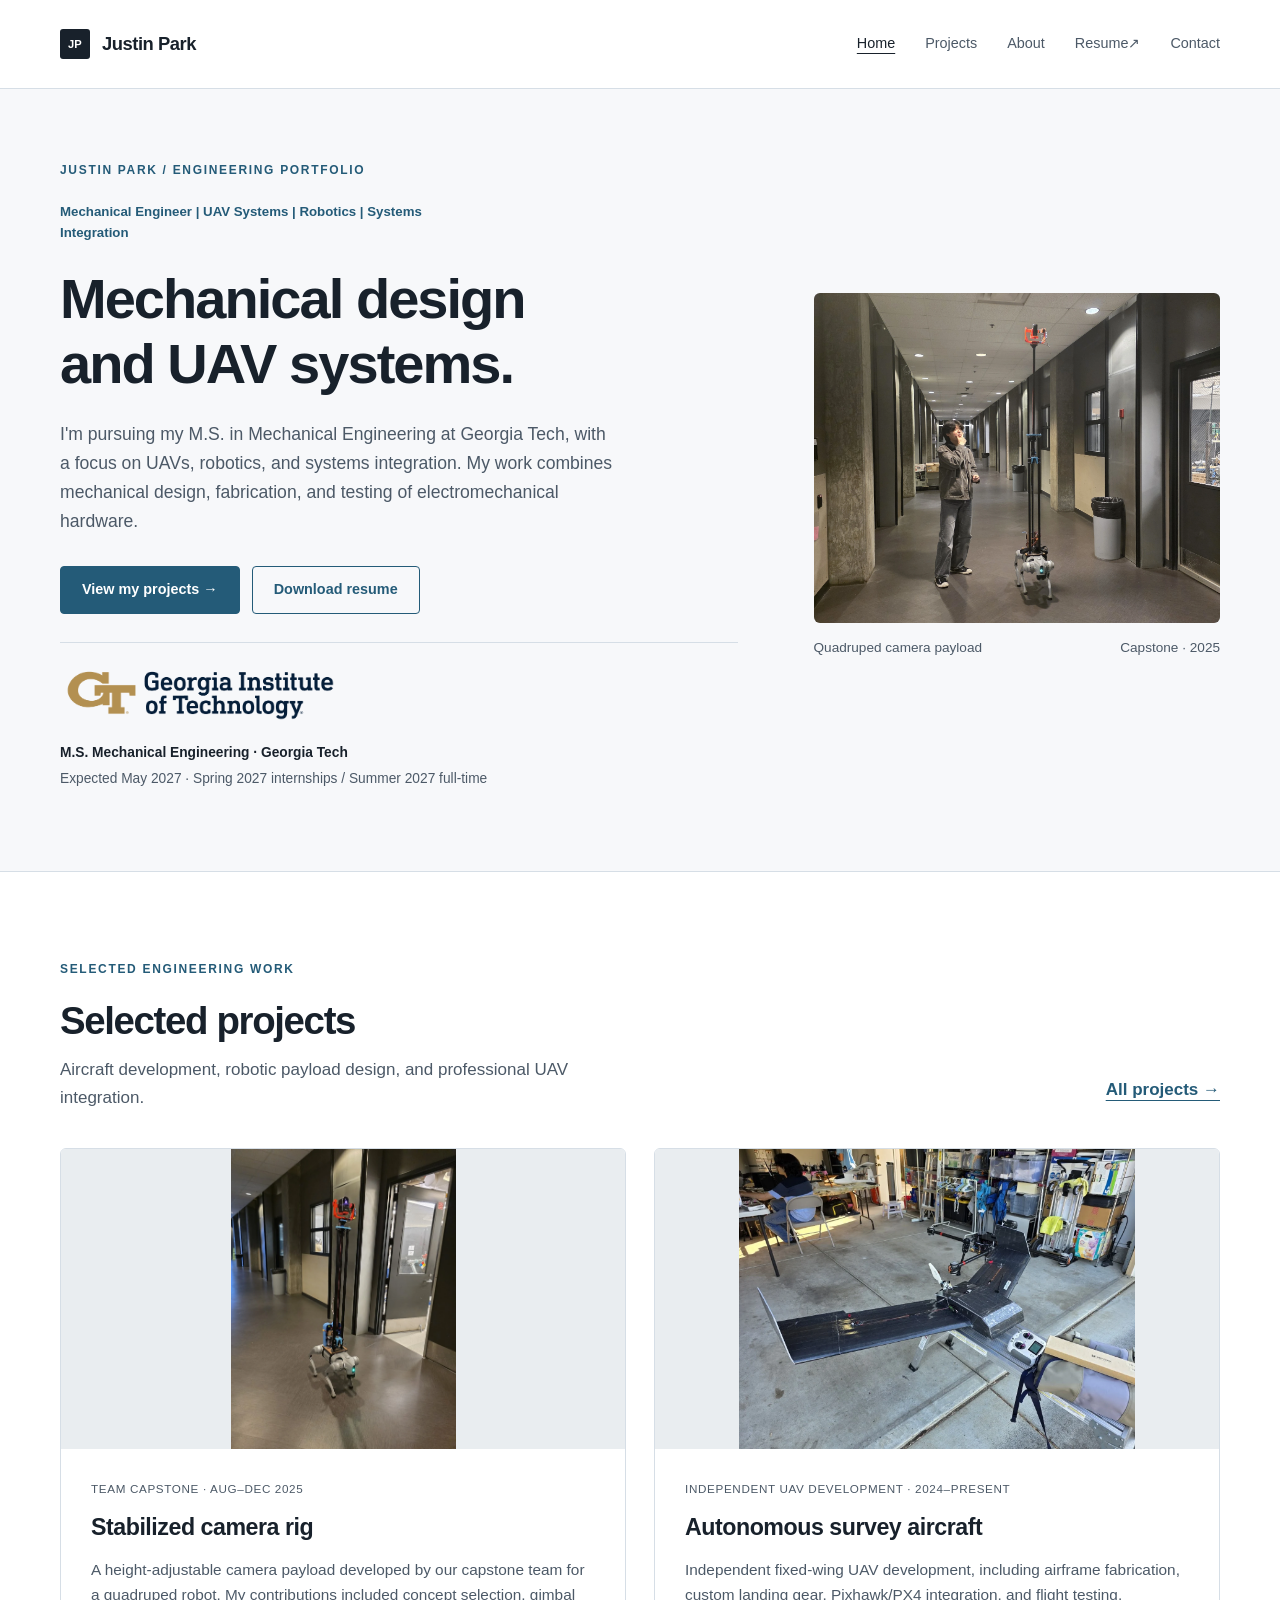
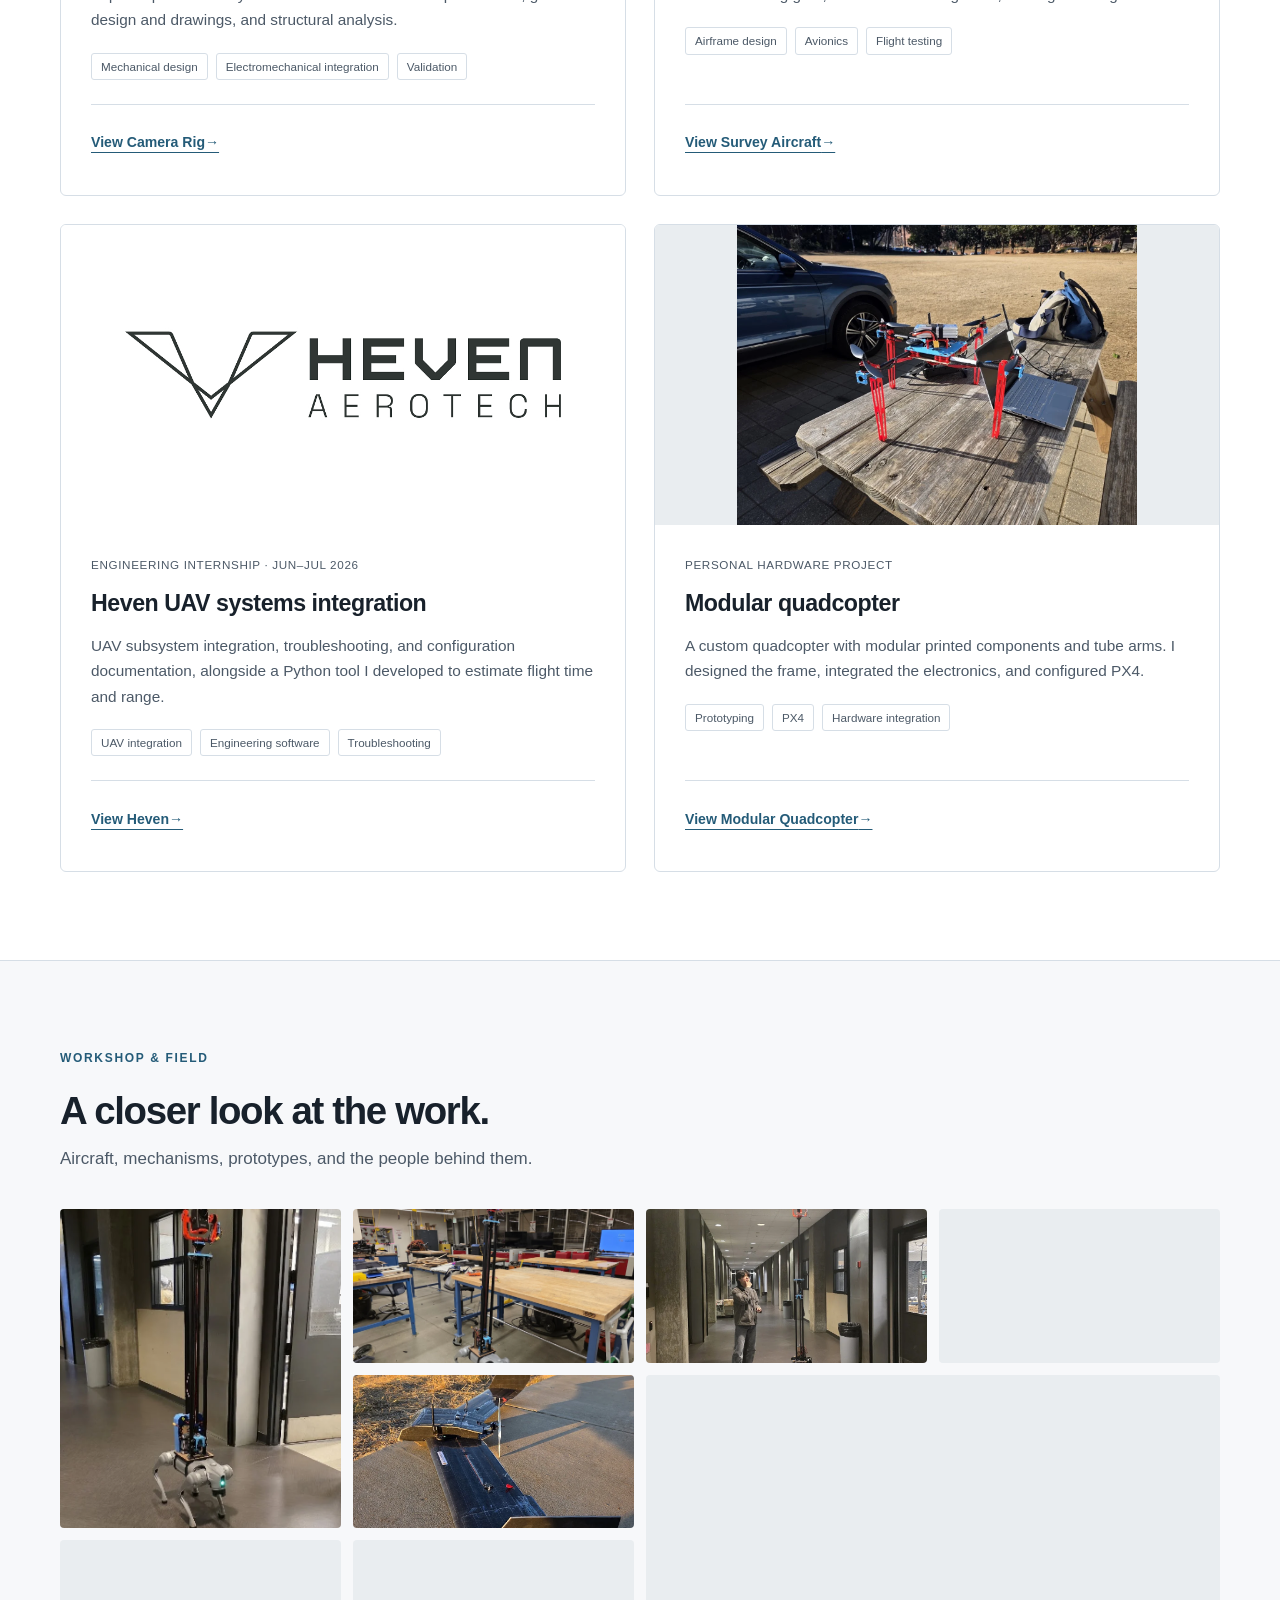
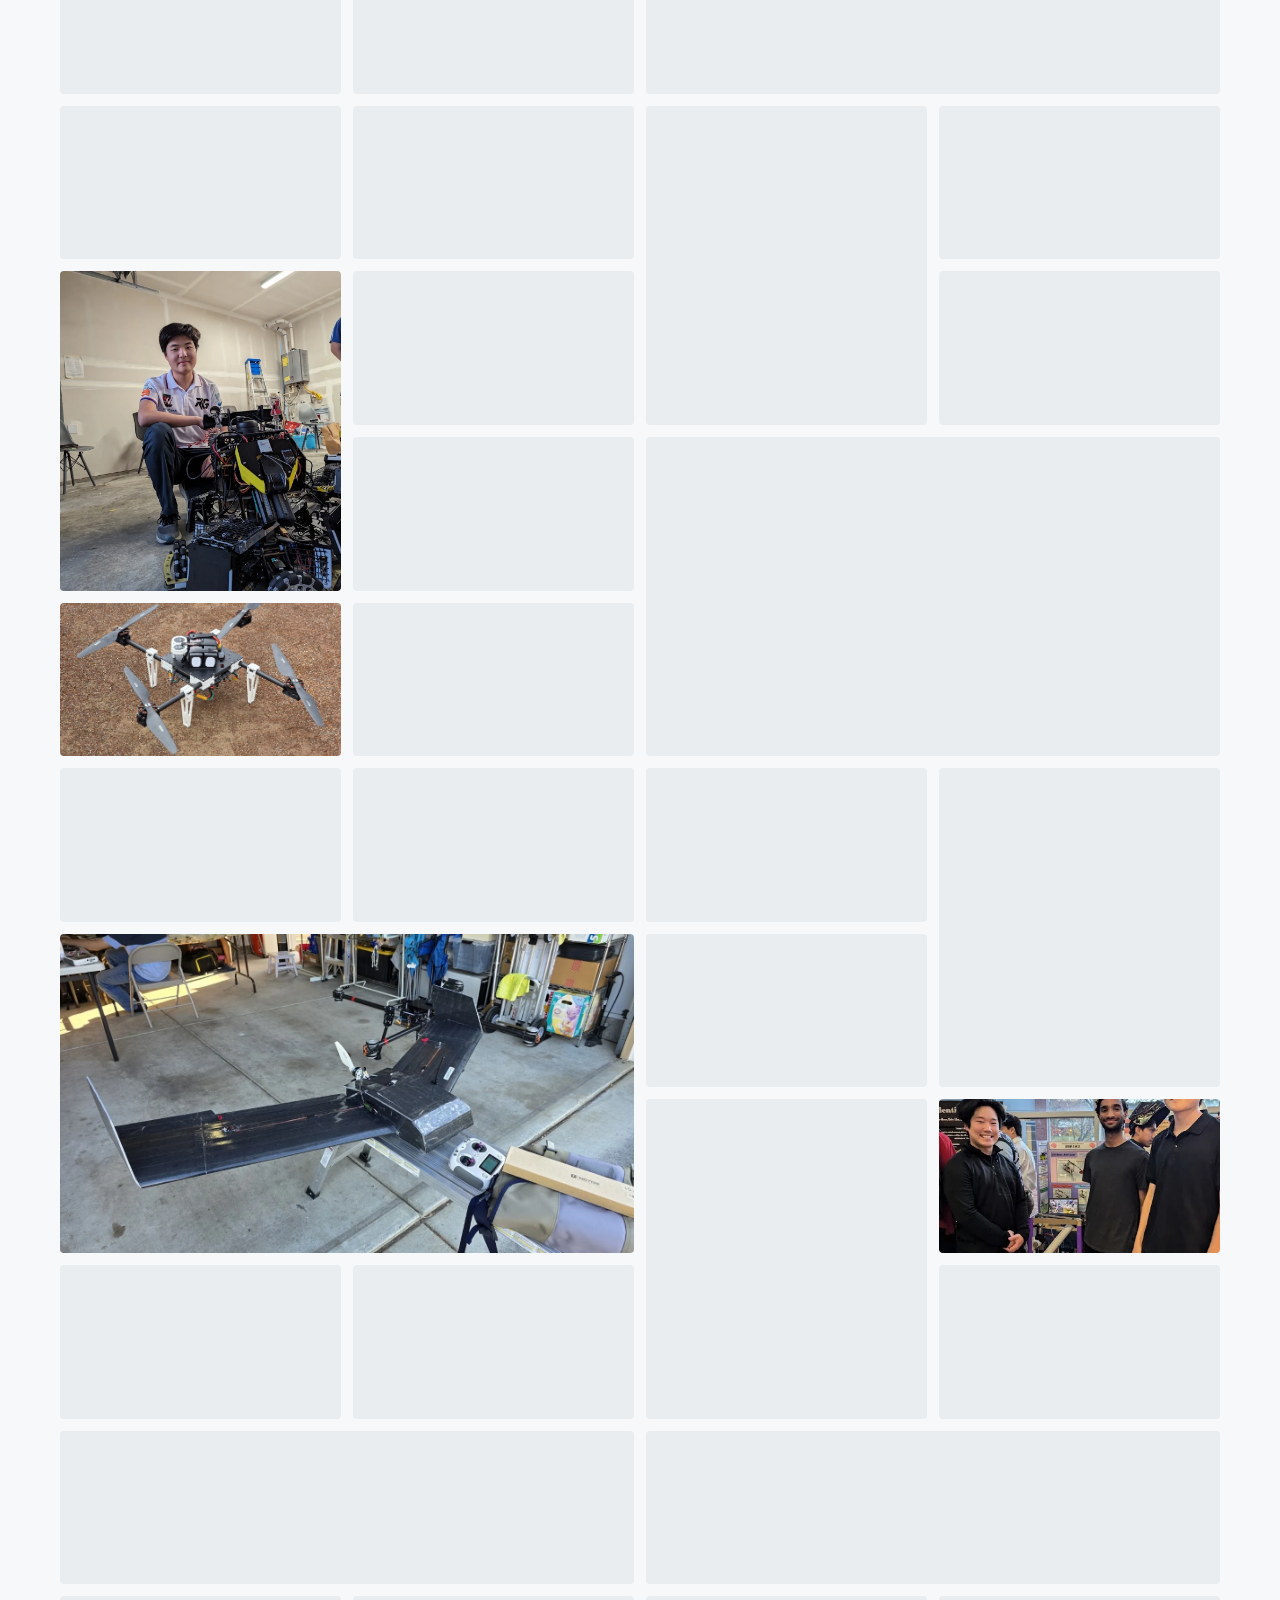
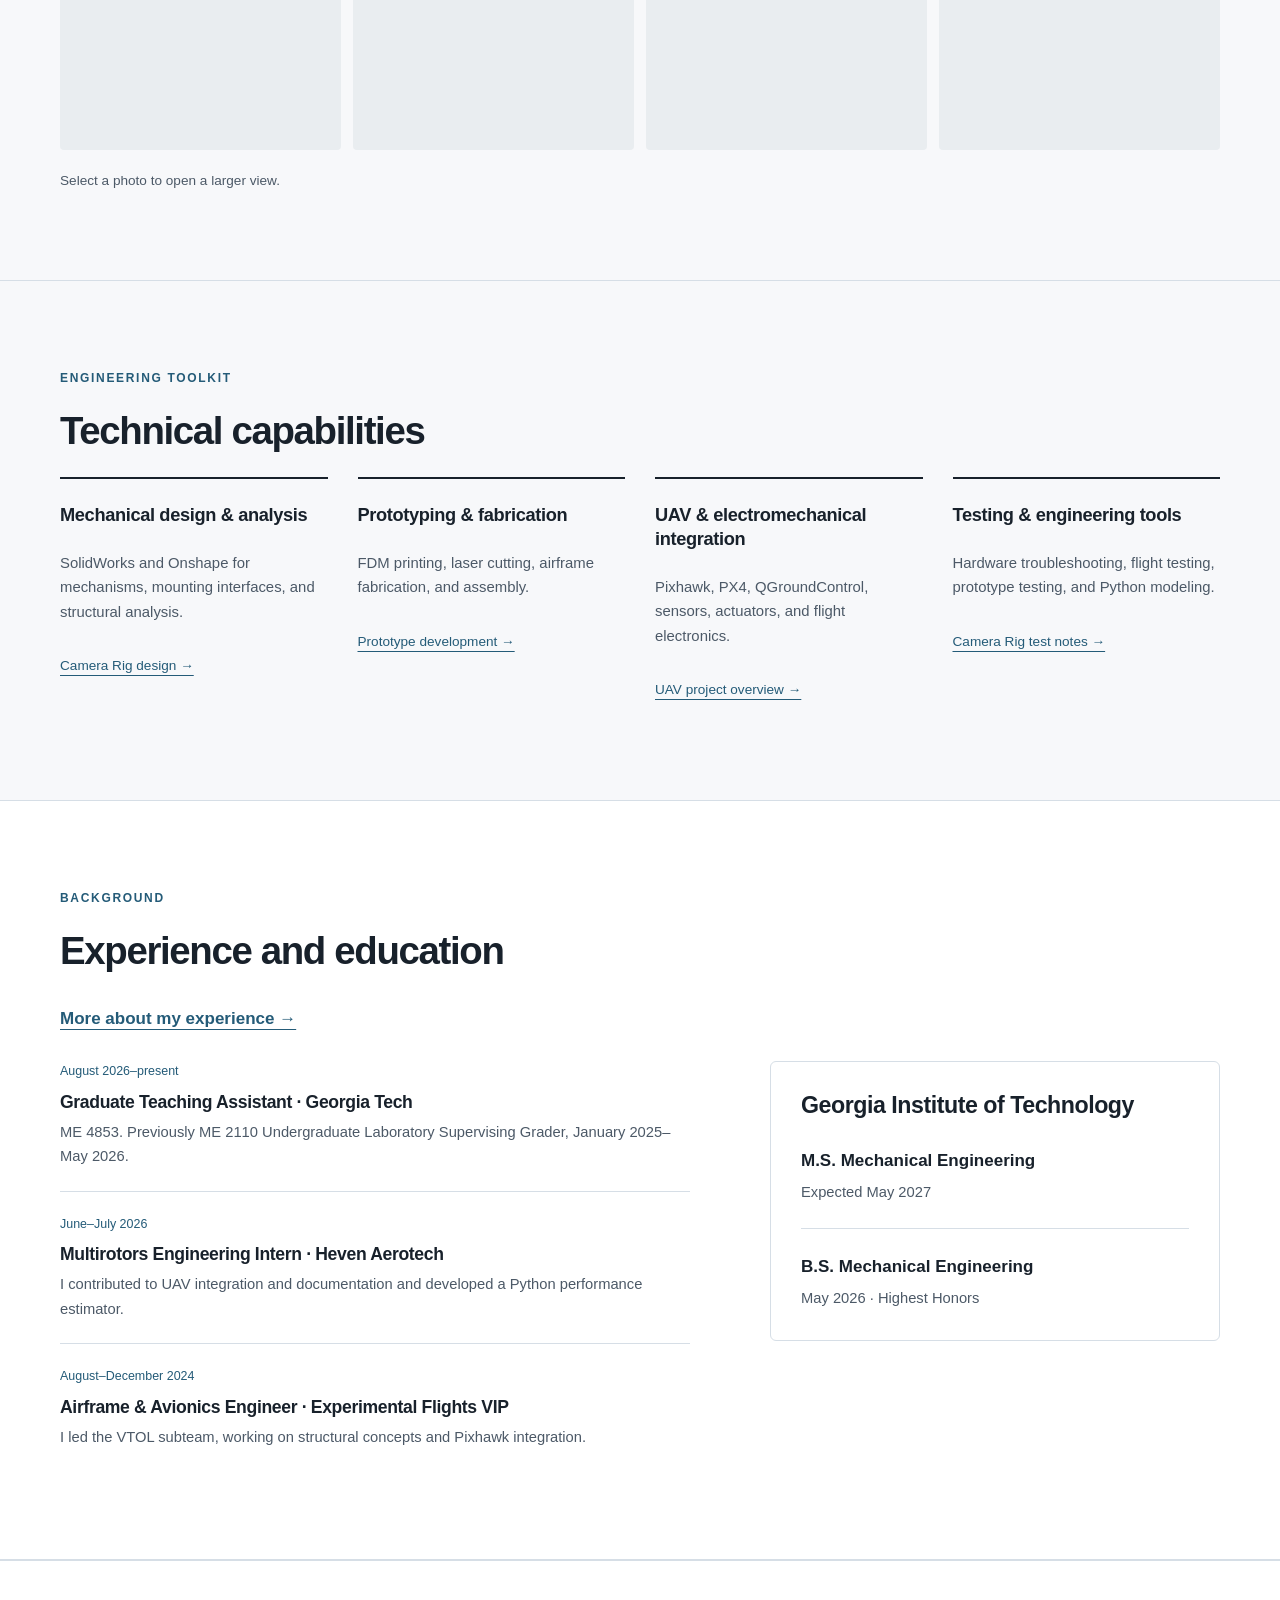
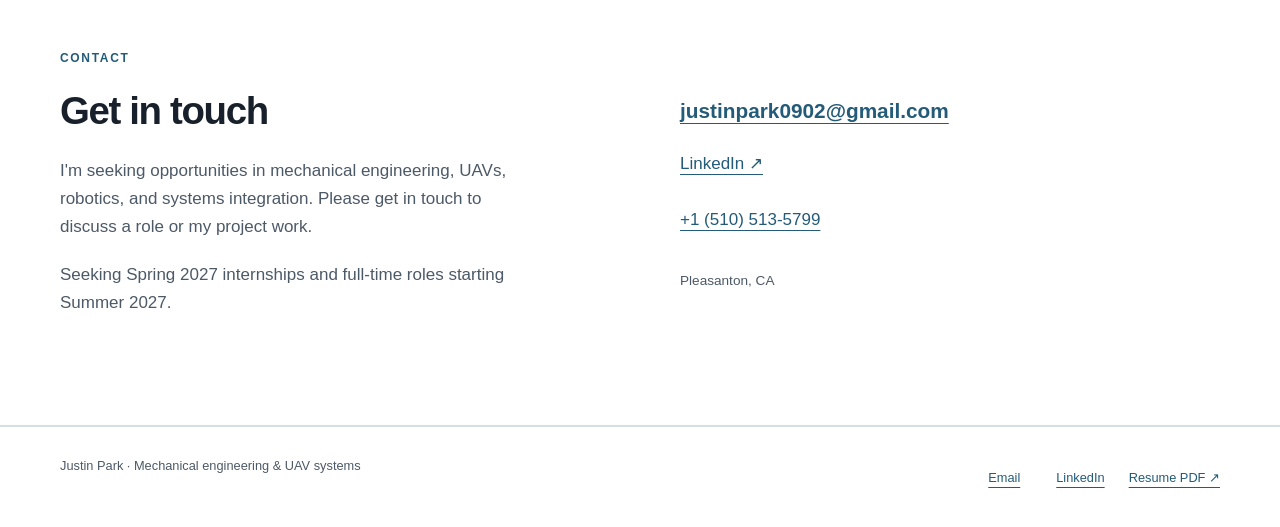
==== website/index.html @ cd0a082f "Configure portfolio production domain" ====
<!doctype html>
<html lang="en"><head><meta charset="utf-8"><meta name="viewport" content="width=device-width, initial-scale=1"><title>Justin Park — Mechanical Engineering & UAV Systems</title><meta name="description" content="Justin Park, a mechanical engineering graduate student at Georgia Tech. My projects include UAVs, robotics, and systems integration."><link rel="icon" href="assets/images/site-mark.svg" type="image/svg+xml"><meta name="theme-color" content="#245b78"><link rel="stylesheet" href="assets/css/styles.css?v=complete-1"><script src="assets/js/main.js?v=complete-1" defer></script><meta property="og:title" content="Justin Park — Mechanical Engineering &amp; UAV Systems"><meta property="og:description" content="Justin Park, a mechanical engineering graduate student at Georgia Tech. My projects include UAVs, robotics, and systems integration."><meta property="og:type" content="website"><meta property="og:site_name" content="Justin Park — Engineering Portfolio"><meta property="og:locale" content="en_US"><meta name="twitter:card" content="summary"><link rel="canonical" href="https://justinsejinpark.com/"><meta property="og:url" content="https://justinsejinpark.com/"><meta property="og:image" content="https://justinsejinpark.com/assets/images/camera-rig/camera-rig-hero.webp"><meta property="og:image:width" content="3000"><meta property="og:image:height" content="2434"><meta property="og:image:alt" content="Justin Park beside the camera rig mounted on a quadruped robot"><meta name="twitter:image" content="https://justinsejinpark.com/assets/images/camera-rig/camera-rig-hero.webp"><meta name="twitter:image:alt" content="Justin Park beside the camera rig mounted on a quadruped robot"></head><body><a class="skip-link" href="#main">Skip to content</a>
<header class="site-header"><div class="container header-inner">
<a class="brand" href="./" aria-label="Justin Park, home"><span class="brand-mark" aria-hidden="true">JP</span>Justin Park</a>
<button class="nav-toggle" type="button" aria-expanded="false" aria-controls="site-navigation">Menu</button>
<nav class="nav-links" id="site-navigation" aria-label="Main navigation"><a href="./" aria-current="page">Home</a><a href="projects/">Projects</a><a href="about/">About</a>
<a href="assets/documents/justin-park-resume.pdf" target="_blank" rel="noopener" aria-label="Resume PDF, opens in a new tab">Resume <span aria-hidden="true">↗</span></a><a href="./#contact">Contact</a></nav></div></header><main id="main" tabindex="-1"><div class="container hero"><div><span class="eyebrow">Justin Park / Engineering portfolio</span><p class="headline">Mechanical Engineer | UAV Systems | Robotics | Systems Integration</p><h1>Mechanical design and UAV systems.</h1><p class="intro">I'm pursuing my M.S. in Mechanical Engineering at Georgia Tech, with a focus on UAVs, robotics, and systems integration. My work combines mechanical design, fabrication, and testing of electromechanical hardware.</p><div class="actions"><a class="button" href="projects/">View my projects <span aria-hidden="true">&nbsp;→</span></a><a class="button secondary" href="assets/documents/justin-park-resume.pdf" download>Download resume</a></div><div class="availability"><img class="university-wordmark" src="assets/images/education/georgia-tech-wordmark.png" alt="Georgia Institute of Technology" width="1500" height="338"><strong>M.S. Mechanical Engineering · Georgia Tech</strong>Expected May 2027 · Spring 2027 internships / Summer 2027 full-time</div></div><figure class="hero-image"><img src="assets/images/camera-rig/camera-rig-hero.webp" alt="Justin Park beside the completed camera rig mounted on a quadruped robot in a hallway" width="3000" height="2434" fetchpriority="high"><figcaption><span>Quadruped camera payload</span><span>Capstone · 2025</span></figcaption></figure></div>
<section class="section section-white" aria-labelledby="work-title"><div class="container"><div class="section-heading"><div><span class="eyebrow">Selected engineering work</span><h2 id="work-title">Selected projects</h2><p class="muted">Aircraft development, robotic payload design, and professional UAV integration.</p></div><a class="text-link" href="projects/">All projects →</a></div><div class="project-grid"><article class="project-card" id="camera-rig"><div class="card-media"><img src="assets/images/camera-rig/completed-rig.webp" alt="Completed height-adjustable camera rig mounted on a Unitree quadruped robot in a hallway" loading="lazy" width="978" height="1304"></div><div class="card-content"><div class="card-context">Team capstone · Aug–Dec 2025</div><h3>Stabilized camera rig</h3><p>A height-adjustable camera payload developed by our capstone team for a quadruped robot. My contributions included concept selection, gimbal design and drawings, and structural analysis.</p><ul class="tags" aria-label="Engineering areas"><li>Mechanical design</li><li>Electromechanical integration</li><li>Validation</li></ul><div class="card-action"><a href="projects/stabilized-camera-rig/">View Camera Rig <span aria-hidden="true">→</span></a></div></div></article><article class="project-card" id="survey-aircraft"><div class="card-media"><img src="assets/images/survey-aircraft/flying-wing.webp" alt="Custom flying-wing survey aircraft on a workshop stand" loading="lazy" width="1280" height="968"></div><div class="card-content"><div class="card-context">Independent UAV development · 2024–present</div><h3>Autonomous survey aircraft</h3><p>Independent fixed-wing UAV development, including airframe fabrication, custom landing gear, Pixhawk/PX4 integration, and flight testing.</p><ul class="tags" aria-label="Engineering areas"><li>Airframe design</li><li>Avionics</li><li>Flight testing</li></ul><div class="card-action"><a href="projects/survey-aircraft/">View Survey Aircraft <span aria-hidden="true">→</span></a></div></div></article><article class="project-card" id="heven"><div class="card-media heven-logo"><img src="assets/images/heven/heven-aerotech-logo.png" alt="Heven Aerotech company logo" width="784" height="410" loading="lazy"></div><div class="card-content"><div class="card-context">Engineering internship · Jun–Jul 2026</div><h3>Heven UAV systems integration</h3><p>UAV subsystem integration, troubleshooting, and configuration documentation, alongside a Python tool I developed to estimate flight time and range.</p><ul class="tags" aria-label="Engineering areas"><li>UAV integration</li><li>Engineering software</li><li>Troubleshooting</li></ul><div class="card-action"><a href="projects/heven/">View Heven <span aria-hidden="true">→</span></a></div></div></article><article class="project-card" id="modular-quadcopter"><div class="card-media"><img src="assets/images/modular-quadcopter/completed-quad.webp" alt="Assembled quadcopter with printed components and tube arms on a table outdoors" loading="lazy" width="1280" height="960"></div><div class="card-content"><div class="card-context">Personal hardware project</div><h3>Modular quadcopter</h3><p>A custom quadcopter with modular printed components and tube arms. I designed the frame, integrated the electronics, and configured PX4.</p><ul class="tags" aria-label="Engineering areas"><li>Prototyping</li><li>PX4</li><li>Hardware integration</li></ul><div class="card-action"><a href="projects/modular-quadcopter/">View Modular Quadcopter <span aria-hidden="true">→</span></a></div></div></article></div></div></section>
<section class="section home-collage-section" id="workshop-gallery" aria-labelledby="collage-title"><div class="container"><div class="section-heading"><div><span class="eyebrow">Workshop &amp; field</span><h2 id="collage-title">A closer look at the work.</h2><p class="muted">Aircraft, mechanisms, prototypes, and the people behind them.</p></div></div><div class="photo-collage"><figure class="collage-photo"><a href="assets/images/home-collage/reference-01.webp" target="_blank" rel="noopener" aria-label="View photo 1: Height-adjustable camera payload on a quadruped robot in a hallway (opens in a new tab)"><img src="assets/images/home-collage/reference-01.webp" alt="Height-adjustable camera payload on a quadruped robot in a hallway" width="607" height="809" loading="lazy" decoding="async"></a></figure><figure class="collage-photo"><a href="assets/images/home-collage/reference-02.webp" target="_blank" rel="noopener" aria-label="View photo 2: Camera rig and quadruped robot beside a workshop table (opens in a new tab)"><img src="assets/images/home-collage/reference-02.webp" alt="Camera rig and quadruped robot beside a workshop table" width="1280" height="960" loading="lazy" decoding="async"></a></figure><figure class="collage-photo"><a href="assets/images/home-collage/reference-03.webp" target="_blank" rel="noopener" aria-label="View photo 3: Quadruped camera rig viewed down an indoor hallway (opens in a new tab)"><img src="assets/images/home-collage/reference-03.webp" alt="Quadruped camera rig viewed down an indoor hallway" width="978" height="1304" loading="lazy" decoding="async"></a></figure><figure class="collage-photo"><a href="assets/images/home-collage/reference-04.webp" target="_blank" rel="noopener" aria-label="View photo 4: Camera and red gimbal assembly on a workbench (opens in a new tab)"><img src="assets/images/home-collage/reference-04.webp" alt="Camera and red gimbal assembly on a workbench" width="1280" height="960" loading="lazy" decoding="async"></a></figure><figure class="collage-photo"><a href="assets/images/home-collage/reference-05.webp" target="_blank" rel="noopener" aria-label="View photo 5: Flying-wing aircraft outdoors near a paved path (opens in a new tab)"><img src="assets/images/home-collage/reference-05.webp" alt="Flying-wing aircraft outdoors near a paved path" width="953" height="1270" loading="lazy" decoding="async"></a></figure><figure class="collage-photo"><a href="assets/images/home-collage/reference-06.webp" target="_blank" rel="noopener" aria-label="View photo 6: Dark foamboard survey aircraft on a paved surface (opens in a new tab)"><img src="assets/images/home-collage/reference-06.webp" alt="Dark foamboard survey aircraft on a paved surface" width="1278" height="798" loading="lazy" decoding="async"></a></figure><figure class="collage-photo"><a href="assets/images/home-collage/reference-07.webp" target="_blank" rel="noopener" aria-label="View photo 7: Foamboard aircraft and landing gear viewed from the side (opens in a new tab)"><img src="assets/images/home-collage/reference-07.webp" alt="Foamboard aircraft and landing gear viewed from the side" width="1280" height="960" loading="lazy" decoding="async"></a></figure><figure class="collage-photo"><a href="assets/images/home-collage/reference-08.webp" target="_blank" rel="noopener" aria-label="View photo 8: Survey aircraft and landing gear outdoors at sunset (opens in a new tab)"><img src="assets/images/home-collage/reference-08.webp" alt="Survey aircraft and landing gear outdoors at sunset" width="1280" height="960" loading="lazy" decoding="async"></a></figure><figure class="collage-photo"><a href="assets/images/home-collage/reference-09.webp" target="_blank" rel="noopener" aria-label="View photo 9: Conventional-tail survey aircraft resting on gravel (opens in a new tab)"><img src="assets/images/home-collage/reference-09.webp" alt="Conventional-tail survey aircraft resting on gravel" width="1280" height="960" loading="lazy" decoding="async"></a></figure><figure class="collage-photo"><a href="assets/images/home-collage/reference-10.webp" target="_blank" rel="noopener" aria-label="View photo 10: Light-colored survey aircraft beside a vehicle (opens in a new tab)"><img src="assets/images/home-collage/reference-10.webp" alt="Light-colored survey aircraft beside a vehicle" width="1280" height="960" loading="lazy" decoding="async"></a></figure><figure class="collage-photo"><a href="assets/images/home-collage/reference-11.webp" target="_blank" rel="noopener" aria-label="View photo 11: Robotics team with competition hardware outside a building (opens in a new tab)"><img src="assets/images/home-collage/reference-11.webp" alt="Robotics team with competition hardware outside a building" width="1280" height="1300" loading="lazy" decoding="async"></a></figure><figure class="collage-photo"><a href="assets/images/home-collage/reference-12.webp" target="_blank" rel="noopener" aria-label="View photo 12: Team members working around a competition robot (opens in a new tab)"><img src="assets/images/home-collage/reference-12.webp" alt="Team members working around a competition robot" width="1280" height="964" loading="lazy" decoding="async"></a></figure><figure class="collage-photo"><a href="assets/images/home-collage/reference-13.webp" target="_blank" rel="noopener" aria-label="View photo 13: Justin with a competition robot in a workshop (opens in a new tab)"><img src="assets/images/home-collage/reference-13.webp" alt="Justin with a competition robot in a workshop" width="956" height="1270" loading="lazy" decoding="async"></a></figure><figure class="collage-photo"><a href="assets/images/home-collage/reference-14.webp" target="_blank" rel="noopener" aria-label="View photo 14: Lathe in a workshop (opens in a new tab)"><img src="assets/images/home-collage/reference-14.webp" alt="Lathe in a workshop" width="1278" height="757" loading="lazy" decoding="async"></a></figure><figure class="collage-photo"><a href="assets/images/home-collage/reference-15.webp" target="_blank" rel="noopener" aria-label="View photo 15: Large multirotor aircraft on grass (opens in a new tab)"><img src="assets/images/home-collage/reference-15.webp" alt="Large multirotor aircraft on grass" width="1280" height="960" loading="lazy" decoding="async"></a></figure><figure class="collage-photo"><a href="assets/images/home-collage/reference-16.webp" target="_blank" rel="noopener" aria-label="View photo 16: AmadorUAVs exhibit and team member at an event (opens in a new tab)"><img src="assets/images/home-collage/reference-16.webp" alt="AmadorUAVs exhibit and team member at an event" width="1280" height="960" loading="lazy" decoding="async"></a></figure><figure class="collage-photo"><a href="assets/images/home-collage/reference-17.webp" target="_blank" rel="noopener" aria-label="View photo 17: Small multirotor aircraft close to the ground (opens in a new tab)"><img src="assets/images/home-collage/reference-17.webp" alt="Small multirotor aircraft close to the ground" width="1280" height="960" loading="lazy" decoding="async"></a></figure><figure class="collage-photo"><a href="assets/images/home-collage/reference-18.webp" target="_blank" rel="noopener" aria-label="View photo 18: Small quadcopter viewed from above (opens in a new tab)"><img src="assets/images/home-collage/reference-18.webp" alt="Small quadcopter viewed from above" width="1280" height="960" loading="lazy" decoding="async"></a></figure><figure class="collage-photo"><a href="assets/images/home-collage/reference-19.webp" target="_blank" rel="noopener" aria-label="View photo 19: Small multirotor aircraft on a workshop bench (opens in a new tab)"><img src="assets/images/home-collage/reference-19.webp" alt="Small multirotor aircraft on a workshop bench" width="1280" height="960" loading="lazy" decoding="async"></a></figure><figure class="collage-photo"><a href="assets/images/home-collage/reference-20.webp" target="_blank" rel="noopener" aria-label="View photo 20: Modular quadcopter assembled on an outdoor table (opens in a new tab)"><img src="assets/images/home-collage/reference-20.webp" alt="Modular quadcopter assembled on an outdoor table" width="1280" height="960" loading="lazy" decoding="async"></a></figure><figure class="collage-photo"><a href="assets/images/home-collage/reference-21.webp" target="_blank" rel="noopener" aria-label="View photo 21: Printed multirotor frame components during assembly (opens in a new tab)"><img src="assets/images/home-collage/reference-21.webp" alt="Printed multirotor frame components during assembly" width="1280" height="960" loading="lazy" decoding="async"></a></figure><figure class="collage-photo"><a href="assets/images/home-collage/reference-22.webp" target="_blank" rel="noopener" aria-label="View photo 22: Frame-analysis screenshot from the reference portfolio (opens in a new tab)"><img src="assets/images/home-collage/reference-22.webp" alt="Frame-analysis screenshot from the reference portfolio" width="1062" height="759" loading="lazy" decoding="async"></a></figure><figure class="collage-photo"><a href="assets/images/home-collage/reference-23.webp" target="_blank" rel="noopener" aria-label="View photo 23: Reinforced flying-wing aircraft in a workshop (opens in a new tab)"><img src="assets/images/home-collage/reference-23.webp" alt="Reinforced flying-wing aircraft in a workshop" width="1280" height="968" loading="lazy" decoding="async"></a></figure><figure class="collage-photo"><a href="assets/images/home-collage/reference-24.webp" target="_blank" rel="noopener" aria-label="View photo 24: Robotics demonstration setup with monitor and mechanism (opens in a new tab)"><img src="assets/images/home-collage/reference-24.webp" alt="Robotics demonstration setup with monitor and mechanism" width="953" height="1270" loading="lazy" decoding="async"></a></figure><figure class="collage-photo"><a href="assets/images/home-collage/reference-25.webp" target="_blank" rel="noopener" aria-label="View photo 25: Robot mechanism, wiring, and electronics during assembly (opens in a new tab)"><img src="assets/images/home-collage/reference-25.webp" alt="Robot mechanism, wiring, and electronics during assembly" width="978" height="1304" loading="lazy" decoding="async"></a></figure><figure class="collage-photo"><a href="assets/images/home-collage/reference-26.webp" target="_blank" rel="noopener" aria-label="View photo 26: Competition robot with lift and retrieval mechanisms (opens in a new tab)"><img src="assets/images/home-collage/reference-26.webp" alt="Competition robot with lift and retrieval mechanisms" width="953" height="1021" loading="lazy" decoding="async"></a></figure><figure class="collage-photo"><a href="assets/images/home-collage/reference-27.webp" target="_blank" rel="noopener" aria-label="View photo 27: Three team members beside their robot (opens in a new tab)"><img src="assets/images/home-collage/reference-27.webp" alt="Three team members beside their robot" width="452" height="354" loading="lazy" decoding="async"></a></figure><figure class="collage-photo"><a href="assets/images/home-collage/reference-28.webp" target="_blank" rel="noopener" aria-label="View photo 28: Electronics, radio controller, and laptop on a workbench (opens in a new tab)"><img src="assets/images/home-collage/reference-28.webp" alt="Electronics, radio controller, and laptop on a workbench" width="1280" height="960" loading="lazy" decoding="async"></a></figure><figure class="collage-photo"><a href="assets/images/home-collage/reference-29.webp" target="_blank" rel="noopener" aria-label="View photo 29: Red FPV quadcopter on a table (opens in a new tab)"><img src="assets/images/home-collage/reference-29.webp" alt="Red FPV quadcopter on a table" width="1280" height="960" loading="lazy" decoding="async"></a></figure><figure class="collage-photo"><a href="assets/images/home-collage/reference-30.webp" target="_blank" rel="noopener" aria-label="View photo 30: Multirotor aircraft and field equipment on grass (opens in a new tab)"><img src="assets/images/home-collage/reference-30.webp" alt="Multirotor aircraft and field equipment on grass" width="1280" height="960" loading="lazy" decoding="async"></a></figure><figure class="collage-photo"><a href="assets/images/home-collage/reference-31.webp" target="_blank" rel="noopener" aria-label="View photo 31: Close view of a multirotor frame and onboard electronics outdoors (opens in a new tab)"><img src="assets/images/home-collage/reference-31.webp" alt="Close view of a multirotor frame and onboard electronics outdoors" width="1280" height="960" loading="lazy" decoding="async"></a></figure><figure class="collage-photo"><a href="assets/images/home-collage/reference-32.webp" target="_blank" rel="noopener" aria-label="View photo 32: UAV team posing with aircraft at a field (opens in a new tab)"><img src="assets/images/home-collage/reference-32.webp" alt="UAV team posing with aircraft at a field" width="1200" height="431" loading="lazy" decoding="async"></a></figure><figure class="collage-photo"><a href="assets/images/home-collage/avionics-closeup.webp" aria-label="Enlarge image: Close view of multirotor flight electronics, receiver, and wiring"><img src="assets/images/home-collage/avionics-closeup.webp" alt="Close view of multirotor flight electronics, receiver, and wiring" width="958" height="719" loading="lazy" decoding="async"></a></figure><figure class="collage-photo"><a href="assets/images/home-collage/aircraft-field-setup.webp" aria-label="Enlarge image: Fixed-wing aircraft and flight equipment beside a vehicle outdoors"><img src="assets/images/home-collage/aircraft-field-setup.webp" alt="Fixed-wing aircraft and flight equipment beside a vehicle outdoors" width="958" height="719" loading="lazy" decoding="async"></a></figure><figure class="collage-photo"><a href="assets/images/home-collage/multirotor-assembly.webp" aria-label="Enlarge image: Large multirotor with exposed electronics and batteries during assembly"><img src="assets/images/home-collage/multirotor-assembly.webp" alt="Large multirotor with exposed electronics and batteries during assembly" width="958" height="719" loading="lazy" decoding="async"></a></figure><figure class="collage-photo"><a href="assets/images/home-collage/printed-quadcopter.webp" aria-label="Enlarge image: Red printed quadcopter frame with blue propellers on a workbench"><img src="assets/images/home-collage/printed-quadcopter.webp" alt="Red printed quadcopter frame with blue propellers on a workbench" width="958" height="719" loading="lazy" decoding="async"></a></figure></div><p class="collage-note">Select a photo to open a larger view.</p></div></section>
<section class="section" aria-labelledby="capabilities-title"><div class="container"><span class="eyebrow">Engineering toolkit</span><h2 id="capabilities-title">Technical capabilities</h2><div class="capability-grid"><article><h3>Mechanical design &amp; analysis</h3><p>SolidWorks and Onshape for mechanisms, mounting interfaces, and structural analysis.</p><a href="projects/stabilized-camera-rig/#design">Camera Rig design →</a></article><article><h3>Prototyping &amp; fabrication</h3><p>FDM printing, laser cutting, airframe fabrication, and assembly.</p><a href="projects/stabilized-camera-rig/#manufacturing">Prototype development →</a></article><article><h3>UAV &amp; electromechanical integration</h3><p>Pixhawk, PX4, QGroundControl, sensors, actuators, and flight electronics.</p><a href="projects/survey-aircraft/#integration">UAV project overview →</a></article><article><h3>Testing &amp; engineering tools</h3><p>Hardware troubleshooting, flight testing, prototype testing, and Python modeling.</p><a href="projects/stabilized-camera-rig/#testing">Camera Rig test notes →</a></article></div></div></section>
<section class="section section-white" aria-labelledby="experience-title"><div class="container"><span class="eyebrow">Background</span><h2 id="experience-title">Experience and education</h2><p><a class="text-link" href="about/">More about my experience →</a></p><div class="experience-grid"><ul class="timeline"><li><time>August 2026–present</time><h3>Graduate Teaching Assistant · Georgia Tech</h3><p>ME 4853. Previously ME 2110 Undergraduate Laboratory Supervising Grader, January 2025–May 2026.</p></li><li><time>June–July 2026</time><h3>Multirotors Engineering Intern · Heven Aerotech</h3><p>I contributed to UAV integration and documentation and developed a Python performance estimator.</p></li><li><time>August–December 2024</time><h3>Airframe &amp; Avionics Engineer · Experimental Flights VIP</h3><p>I led the VTOL subteam, working on structural concepts and Pixhawk integration.</p></li></ul><div class="education"><h3>Georgia Institute of Technology</h3><div class="degree"><strong>M.S. Mechanical Engineering</strong><p>Expected May 2027</p></div><div class="degree"><strong>B.S. Mechanical Engineering</strong><p>May 2026 · Highest Honors</p></div></div></div></div></section><section class="section section-white" id="contact" aria-labelledby="contact-title"><div class="container contact"><div><span class="eyebrow">Contact</span><h2 id="contact-title">Get in touch</h2><p>I'm seeking opportunities in mechanical engineering, UAVs, robotics, and systems integration. Please get in touch to discuss a role or my project work.</p><p>Seeking Spring 2027 internships and full-time roles starting Summer 2027.</p></div><div class="contact-links"><a class="email" href="mailto:justinpark0902@gmail.com">justinpark0902@gmail.com</a><a href="https://www.linkedin.com/in/justinpark-eng/">LinkedIn ↗</a><a href="tel:+15105135799">+1 (510) 513-5799</a><p class="location">Pleasanton, CA</p></div></div></section></main><footer class="site-footer"><div class="container footer-inner"><span>Justin Park · Mechanical engineering &amp; UAV systems</span><div class="footer-links"><a href="mailto:justinpark0902@gmail.com">Email</a><a href="https://www.linkedin.com/in/justinpark-eng/">LinkedIn</a><a href="assets/documents/justin-park-resume.pdf" target="_blank" rel="noopener">Resume PDF ↗</a></div></div></footer></body></html>
---- website/assets/css/styles.css ----
/* Shared visual system. Content remains visible without JavaScript. */
:root{--ink:#18212b;--muted:#4c5967;--accent:#245b78;--paper:#f7f8fa;--line:#d6dee6;--white:#fff;--width:1160px;--radius:6px}

*{box-sizing:border-box}
html{scroll-behavior:smooth;scroll-padding-top:28px}
body{margin:0;background:var(--paper);color:var(--ink);font-family:"Segoe UI",Arial,sans-serif;font-size:17px;line-height:1.65}
img{display:block;max-width:100%;height:auto}
a{color:var(--accent);text-underline-offset:5px;text-decoration-thickness:1px}
a:hover{text-decoration-thickness:2px}
a:focus-visible,button:focus-visible,[tabindex]:focus-visible{outline:3px solid var(--accent);outline-offset:5px}
h1,h2,h3{line-height:1.15;letter-spacing:-.035em;margin:0 0 24px;font-weight:600}
h1{font-size:clamp(2.3rem,4.8vw,3.5rem)}
h2{font-size:clamp(1.8rem,3vw,2.5rem)}
h3{font-size:1.45rem;letter-spacing:-.02em}
p{margin:0 0 20px}
ul{padding-left:22px}
figure{margin:0}
figcaption{font-size:.85rem;line-height:1.55;color:var(--muted);padding:14px 0 0}
button{font:inherit}
.container{width:min(var(--width),calc(100% - 48px));margin-inline:auto}
.section{padding-block:88px}
.section-white{background:var(--white);border-block:1px solid var(--line)}
.eyebrow{display:block;font-size:.75rem;font-weight:600;letter-spacing:.14em;text-transform:uppercase;color:var(--accent);margin-bottom:20px}
.muted{color:var(--muted)}
.lead{font-size:1.2rem;color:var(--muted);max-width:65ch}
.section-heading{display:flex;justify-content:space-between;gap:32px;align-items:end;margin-bottom:36px}
.section-heading h2{margin-bottom:12px}
.section-heading p{margin-bottom:0;max-width:58ch}
.text-link{font-weight:600;white-space:nowrap;display:inline-flex;align-items:center;min-height:44px}
.skip-link{position:absolute;top:12px;left:12px;transform:translateY(-160%);background:white;padding:10px 16px;z-index:10}
.skip-link:focus{transform:none}

.site-header{background:var(--white);border-bottom:1px solid var(--line)}
.header-inner{min-height:88px;display:flex;align-items:center;justify-content:space-between;gap:24px}
.brand{min-height:44px;font-size:1.15rem;font-weight:650;letter-spacing:-.025em;color:var(--ink);text-decoration:none;display:flex;gap:12px;align-items:center}
.brand-mark{width:30px;height:30px;display:grid;place-items:center;background:var(--ink);color:white;font-size:.7rem;letter-spacing:.02em;border-radius:3px}
.nav-links{display:flex;align-items:center;gap:30px}
.nav-links a{display:inline-flex;min-height:44px;align-items:center;font-size:.9rem;color:var(--muted);text-decoration:none}
.nav-links a:hover,.nav-links a[aria-current]{color:var(--ink);text-decoration:underline}
.nav-toggle{display:none;background:transparent;border:1px solid var(--line);border-radius:4px;padding:8px 14px;min-height:44px;color:var(--ink)}

.hero{display:grid;grid-template-columns:1.25fr .75fr;gap:76px;align-items:center;padding-block:72px 80px}
.hero h1{max-width:18ch;margin-bottom:24px}
.hero .headline{font-size:.83rem;line-height:1.6;color:var(--accent);font-weight:600;margin-bottom:24px;max-width:50ch}
.hero .intro{max-width:57ch;color:var(--muted);font-size:1.1rem}
.availability{border-top:1px solid var(--line);padding-top:20px;margin-top:28px;font-size:.86rem;color:var(--muted)}
.availability strong{display:block;color:var(--ink);font-weight:600;margin-bottom:3px}
.hero-image img{width:100%;max-height:540px;object-fit:contain;background:#e6e9eb;border-radius:var(--radius)}
.hero-image figcaption{display:flex;justify-content:space-between;gap:12px}
.actions{display:flex;gap:12px;flex-wrap:wrap;margin-top:30px}
.button{display:inline-flex;justify-content:center;align-items:center;min-height:48px;padding:11px 21px;border:1px solid var(--accent);border-radius:4px;background:var(--accent);color:white;text-decoration:none;font-weight:600;font-size:.9rem;transition:background .15s}
.button:hover{background:#1b455c;text-decoration:none}
.button.secondary{background:transparent;color:var(--accent)}
.button.secondary:hover{background:#edf2f5}

.project-grid{display:grid;grid-template-columns:1fr 1fr;gap:28px}
.project-card{background:white;border:1px solid var(--line);border-radius:var(--radius);overflow:hidden;display:flex;flex-direction:column;min-width:0}
.card-media{height:300px;background:#e9edf0;display:block;overflow:hidden}
.card-media img{width:100%;height:100%;object-fit:contain}
.card-content{padding:30px;flex:1;display:flex;flex-direction:column}
.card-context{font-size:.73rem;letter-spacing:.055em;text-transform:uppercase;color:var(--muted);margin-bottom:16px}
.card-content h3{margin-bottom:16px}
.card-content p{color:var(--muted);font-size:.96rem}
.tags{list-style:none;padding:0;margin:0 0 24px;display:flex;gap:8px;flex-wrap:wrap}
.tags li{border:1px solid var(--line);border-radius:3px;padding:3px 9px;font-size:.73rem;color:var(--muted)}
.card-action a{display:inline-flex;align-items:center;min-height:44px}
.card-action{margin-top:auto;padding-top:16px;border-top:1px solid var(--line);font-size:.88rem;font-weight:600}

.capability-grid{display:grid;grid-template-columns:repeat(4,1fr);gap:30px}
.capability-grid article{border-top:2px solid var(--ink);padding-top:24px}
.capability-grid h3{font-size:1.14rem;line-height:1.3;letter-spacing:-.02em}
.capability-grid p{font-size:.93rem;color:var(--muted)}
.capability-grid a{font-size:.85rem;display:inline-flex;align-items:center;min-height:44px}
.experience-grid{display:grid;grid-template-columns:1.4fr 1fr;gap:80px}
.timeline{list-style:none;margin:0;padding:0}
.timeline li{padding:22px 0;border-top:1px solid var(--line)}
.timeline li:first-child{padding-top:0;border:0}
.timeline h3{font-size:1.1rem;margin-bottom:8px}
.timeline p{font-size:.92rem;color:var(--muted);margin:0}
.timeline time{font-size:.78rem;display:block;color:var(--accent);margin-bottom:10px}
.education{padding:30px;border:1px solid var(--line);border-radius:var(--radius);align-self:start;background:white}
.education h3{margin-bottom:28px}
.degree{padding-top:24px;margin-top:24px;border-top:1px solid var(--line)}
.degree:first-of-type{padding:0;margin:0;border:0}
.degree strong{display:block}
.degree p{font-size:.92rem;color:var(--muted);margin:5px 0 0}

.contact{display:grid;grid-template-columns:1fr 1fr;gap:80px}
.contact p{color:var(--muted);max-width:48ch}
.contact-links{display:flex;flex-direction:column;gap:12px;align-items:flex-start;justify-content:center}
.contact-links a{overflow-wrap:anywhere;min-height:44px}
.contact-links .email{font-size:1.3rem;font-weight:600}
.contact-links .location{margin:8px 0 0;font-size:.85rem}
.site-footer{border-top:1px solid var(--line);padding-block:28px;background:white}
.footer-inner{display:flex;justify-content:space-between;gap:24px;color:var(--muted);font-size:.8rem}
.footer-links{display:flex;flex-wrap:wrap;gap:8px 24px}
.footer-links a{display:inline-flex;align-items:center;min-height:44px;min-width:44px}
.page-intro{padding-block:68px 56px}
.page-intro h1{max-width:19ch}
.page-intro .lead{margin-bottom:0}
.primary-label{margin-bottom:28px;padding-bottom:18px;border-bottom:1px solid var(--line);display:flex;justify-content:space-between;align-items:center;gap:20px}
.primary-label h2{font-size:1.4rem;margin:0}
.primary-label span{font-size:.8rem;color:var(--muted)}
.projects-primary{padding-bottom:80px}
.secondary-grid{display:grid;grid-template-columns:repeat(2,1fr);gap:36px}
.secondary-work{min-width:0;display:grid;grid-template-columns:140px 1fr;gap:24px}
.secondary-work img{width:100%;height:150px;object-fit:contain;background:#e9edf0;border-radius:4px}
.secondary-work h3{font-size:1.12rem;margin-bottom:12px}
.secondary-work p{font-size:.9rem;color:var(--muted)}
.secondary-work .card-context{font-size:.7rem}
.secondary-heading{margin-bottom:32px}
.secondary-heading h2{font-size:1.8rem;margin-bottom:12px}
.secondary-heading p{font-size:.95rem;color:var(--muted)}

.breadcrumb a{display:inline-flex;align-items:center;min-height:44px}
.breadcrumb{font-size:.83rem;color:var(--muted);margin-bottom:32px}
.technical-figure img{width:100%;background:white;border:1px solid var(--line);border-radius:4px;object-fit:contain}
.technical-figure>a{display:block}
.technical-figure figcaption a{white-space:nowrap;display:inline-flex;align-items:center;min-height:44px}
.case-end{padding-block:56px;display:flex;justify-content:space-between;align-items:center;gap:24px}
.case-end p{margin:0;max-width:50ch;color:var(--muted)}

@media(max-width:950px){.hero{gap:36px;grid-template-columns:1.1fr .9fr}
.hero h1{font-size:2.7rem}
.capability-grid{grid-template-columns:1fr 1fr}
.experience-grid,.contact{gap:40px}
.card-media{height:260px}
.card-content{padding:24px}
}

@media(max-width:700px){body{font-size:16px}
.container{width:calc(100% - 36px)}
.header-inner{min-height:76px;flex-wrap:wrap;gap:0;padding-block:16px}
.nav-links{width:100%;flex-wrap:wrap;gap:12px 24px;padding-top:12px}
.js .nav-toggle{display:block}
.js .nav-links{display:none}
.js .nav-links.is-open{display:flex}
.hero{grid-template-columns:1fr;gap:32px;padding-block:44px 48px}
.hero h1{font-size:2.5rem;max-width:16ch}
.hero-image{max-width:390px;margin-inline:auto;width:100%}
.hero-image img{max-height:420px}
.section{padding-block:52px}
.section-heading{display:block}
.section-heading>.text-link{margin-top:20px}
.project-grid,.experience-grid,.contact{grid-template-columns:1fr}
.project-grid{gap:24px}
.card-media{height:280px}
.capability-grid{gap:28px 22px}
.capability-grid h3{font-size:1.06rem}
.experience-grid,.contact{gap:32px}
.contact-links .email{font-size:1.1rem}
.footer-inner{flex-direction:column;gap:12px}
.page-intro{padding-block:44px 36px}
.primary-label{align-items:start;flex-direction:column;gap:8px}
.projects-primary{padding-bottom:48px}
.secondary-work{grid-template-columns:112px 1fr;gap:20px}
.secondary-work img{height:120px;margin:0}
.secondary-work h3{font-size:1.08rem}
.case-end{display:block}
.case-end .button{margin-top:24px}
.breadcrumb{margin-bottom:24px}
}

@media(max-width:380px){.capability-grid{grid-template-columns:1fr}
.hero h1{font-size:2.25rem}
.secondary-work{grid-template-columns:1fr}
.secondary-work img{height:180px}
.actions .button{width:100%}
}

@media(prefers-reduced-motion:reduce){html{scroll-behavior:auto}
*,*::before,*::after{transition:none!important}
}

body.viewer-open{overflow:hidden}

.image-viewer{width:min(1100px,calc(100vw - 40px));max-width:none;max-height:calc(100dvh - 40px);padding:0;border:0;border-radius:6px;background:white;color:var(--ink);box-shadow:0 16px 80px #0005;overflow:auto}

.image-viewer::backdrop{background:rgba(12,20,28,.84)}

.viewer-panel{padding:20px}

.viewer-close{display:flex;align-items:center;gap:12px;margin:0 0 16px auto;min-height:44px;padding:8px 16px;background:var(--paper);border:1px solid var(--line);border-radius:4px;color:var(--ink);cursor:pointer}

.viewer-close span{font-size:1.5rem;line-height:1}

.viewer-image{width:100%;height:auto;max-height:calc(100dvh - 195px);object-fit:contain;background:#f0f2f4}

.viewer-caption{max-width:80ch;margin-inline:auto;text-align:center;padding-top:16px;color:var(--muted);font-size:.9rem}

@media(max-width:700px){.image-viewer{width:calc(100vw - 24px);max-height:calc(100dvh - 24px)}
.viewer-panel{padding:12px}
.viewer-caption{font-size:.8rem}
}

/* Compact, varied collage. Links retain the uncropped photographs. */
.photo-collage{display:grid;grid-template-columns:repeat(4,minmax(0,1fr));grid-auto-rows:clamp(125px,12vw,170px);grid-auto-flow:dense;gap:12px}

.collage-photo{margin:0;min-width:0;min-height:0;overflow:hidden;border-radius:4px;background:#e9edf0}

.collage-photo a{display:block;width:100%;height:100%}

.collage-photo img{width:100%;height:100%;object-fit:cover;object-position:center}

.collage-photo:nth-child(1),.collage-photo:nth-child(11),.collage-photo:nth-child(13),.collage-photo:nth-child(24),.collage-photo:nth-child(26){grid-row:span 2}

.collage-photo:nth-child(6),.collage-photo:nth-child(17),.collage-photo:nth-child(23){grid-column:span 2;grid-row:span 2}

.collage-photo:nth-child(31),.collage-photo:nth-child(32){grid-column:span 2}

.collage-photo:nth-child(21) img,.collage-photo:nth-child(22) img{object-fit:contain}

.collage-photo:nth-child(11) img,.collage-photo:nth-child(26) img{object-position:center 35%}

.collage-photo a:hover img{filter:brightness(.94)}

.collage-photo:focus-within{outline:3px solid var(--accent);outline-offset:4px}

.collage-note{font-size:.85rem;color:var(--muted);margin:20px 0 0}

.home-collage-section+.section{border-top:1px solid var(--line)}

@media(max-width:950px){.photo-collage{grid-template-columns:repeat(3,minmax(0,1fr));grid-auto-rows:clamp(115px,16vw,150px)}
.photo-collage .collage-photo{grid-column:span 1}
.photo-collage .collage-photo:nth-child(6),.photo-collage .collage-photo:nth-child(17),.photo-collage .collage-photo:nth-child(23){grid-row:span 1}
.photo-collage .collage-photo:nth-child(32){grid-column:1/-1}
.collage-photo:nth-child(32) img{object-fit:contain}
}

@media(max-width:700px){.photo-collage{grid-auto-rows:clamp(78px,23vw,130px);gap:8px}
.collage-photo{border-radius:3px}
}

.card-media.heven-logo{background:white;padding:36px;display:flex;align-items:center;justify-content:center}

.card-media.heven-logo img{min-width:0;min-height:0}

.survey-iterations{padding-block:0 64px;scroll-margin-top:28px}

.survey-iterations h2{font-size:1.5rem}

.iteration-grid{display:grid;grid-template-columns:repeat(3,1fr);gap:28px}

.iteration-grid img{width:100%;height:170px;object-fit:contain;background:#e9edf0;border-radius:4px;margin-bottom:20px}

.iteration-grid h3{font-size:1.1rem;line-height:1.3;margin-bottom:12px}

.iteration-grid p{font-size:.9rem;color:var(--muted)}

@media(max-width:700px){
 .iteration-grid{grid-template-columns:1fr}

 .iteration-grid article{display:grid;grid-template-columns:112px 1fr;column-gap:20px}

 .iteration-grid img{grid-row:1/4;height:120px;margin:0}

 .iteration-grid .card-context{margin-bottom:10px}

 .iteration-grid h3,.iteration-grid p{grid-column:2}

 .survey-iterations{padding-bottom:44px}

}

@media(max-width:380px){
 .iteration-grid article{display:block}

 .iteration-grid img{height:180px;margin-bottom:20px}

}

/* Keep tablet prose and supporting project summaries comfortably readable. */
@media(max-width:950px){.secondary-grid{grid-template-columns:1fr}
}

@media(min-width:701px) and (max-width:800px){.hero{grid-template-columns:1fr;gap:32px;padding-block:48px}
.hero h1{max-width:20ch}
.hero-image{max-width:390px;width:100%;margin-inline:auto}
.hero-image img{max-height:420px}
}

/* Supporting project links. */
.secondary-heading p a{display:inline-flex;align-items:center;min-height:44px}

/* Concise, image-led project-page template. */
.project-heading{padding-block:48px 28px}
.project-heading .breadcrumb{margin-bottom:20px}
.project-heading h1{max-width:none;font-size:clamp(2.25rem,4vw,3.2rem);margin-bottom:16px}
.project-heading .lead{max-width:none;font-size:1.05rem;margin-bottom:20px}
.project-heading .tags{margin-bottom:0}
.project-featured{display:grid;grid-template-columns:1fr 1fr;gap:28px}
.project-featured img{height:510px;object-fit:contain;background:white}
.project-overview{display:grid;grid-template-columns:minmax(0,1.65fr) minmax(280px,1fr);gap:56px;align-items:start;padding-block:44px}
.project-summary h2,.project-visuals h2,.project-notes h2{font-size:1.5rem;margin-bottom:20px}
.project-summary p{max-width:62ch;color:var(--muted)}
.project-details{padding:24px;background:white;border:1px solid var(--line);border-radius:var(--radius)}
.project-details h2{font-size:1.1rem;margin-bottom:20px}
.project-details dl{margin:0;display:grid;gap:14px}
.project-details dt{font-size:.68rem;text-transform:uppercase;letter-spacing:.09em;color:var(--muted)}
.project-details dd{margin:3px 0 0;font-size:.88rem;line-height:1.5}
.project-details h3{font-size:.9rem;letter-spacing:0;margin:22px 0 10px}
.project-details ul{margin:0;font-size:.85rem;color:var(--muted)}
.project-gallery{display:grid;grid-template-columns:repeat(2,minmax(0,1fr));gap:28px}
.project-gallery img{height:330px;object-fit:contain}
.project-gallery .technical-figure:last-child:nth-child(odd){grid-column:1/-1;max-width:600px;width:100%;justify-self:center}
.project-notes{border-top:1px solid var(--line);margin-top:40px;padding-top:28px}
.project-notes ul{font-size:.92rem;color:var(--muted);margin-bottom:0}
.project-notes li+li{margin-top:8px}
.project-bottom{display:flex;align-items:center;justify-content:space-between;gap:24px;padding-block:40px}
@media(max-width:950px){.project-overview{gap:28px;grid-template-columns:minmax(0,1.4fr) minmax(260px,1fr)}.project-featured img{height:400px}.project-gallery img{height:280px}}
@media(max-width:700px){.project-heading{padding-block:32px 24px}.project-featured,.project-overview,.project-gallery{grid-template-columns:1fr}.project-featured{gap:24px}.project-featured img{height:auto;max-height:480px}.project-overview{gap:20px;padding-block:32px}.project-details{padding:20px}.project-gallery{gap:24px}.project-gallery img{height:auto;max-height:420px}.project-notes{margin-top:32px}.project-bottom{flex-wrap:wrap;padding-block:32px}}

/* Single public visual for text-led professional work. */
.project-featured-single{grid-template-columns:1fr}
.project-featured-single .technical-figure{width:100%;max-width:640px;justify-self:center}
.project-featured-single img{height:220px}

/* Compact professional background, using the shared visual system. */
.about-hero{padding-block:48px}
.about-section{padding-block:48px}
.about-education{display:grid;grid-template-columns:repeat(2,minmax(0,1fr));gap:28px}
.about-education h3{font-size:1.1rem;margin-bottom:16px}
.about-education p{font-size:.92rem;margin:8px 0 0}
.about-experience{max-width:84ch}
.about-experience .text-link{font-size:.85rem;margin-top:8px}
.about-supporting{max-width:84ch;margin:24px 0 0;font-size:.92rem;color:var(--muted)}
.about-capabilities{grid-template-columns:repeat(3,minmax(0,1fr));gap:28px}
.about-interests{max-width:70ch;color:var(--muted);margin:0}
@media(max-width:950px){.about-capabilities{grid-template-columns:repeat(2,minmax(0,1fr))}}
@media(max-width:700px){.about-section{padding-block:36px}.about-education,.about-capabilities{grid-template-columns:1fr}.about-education{gap:20px}.about-hero .hero-image figcaption{display:block}}

/* Frame the graduation portrait around Justin; the popup retains the full photo. */
.about-hero .hero-image img{height:560px;max-height:none;object-fit:cover;object-position:92% 50%}
@media(min-width:801px){.about-hero{grid-template-columns:1.1fr .9fr;gap:56px}}
@media(min-width:701px) and (max-width:800px){.about-hero .hero-image{max-width:480px}}
@media(max-width:700px){.about-hero .hero-image img{height:440px}}

/* Use the shared card height at every breakpoint and preserve the complete photograph. */
.project-card#camera-rig .card-media img{object-fit:contain;object-position:center}

/* University affiliation stays beside degree information, separate from project imagery. */
.university-wordmark{display:block;width:280px;max-width:100%;height:auto}
.availability .university-wordmark{margin-bottom:16px}
.education-heading{display:flex;align-items:center;justify-content:space-between;gap:24px;flex-wrap:wrap;margin-bottom:28px}
.education-heading h2{margin-bottom:0}
@media(max-width:700px){.university-wordmark{width:260px}.education-heading{gap:16px}}
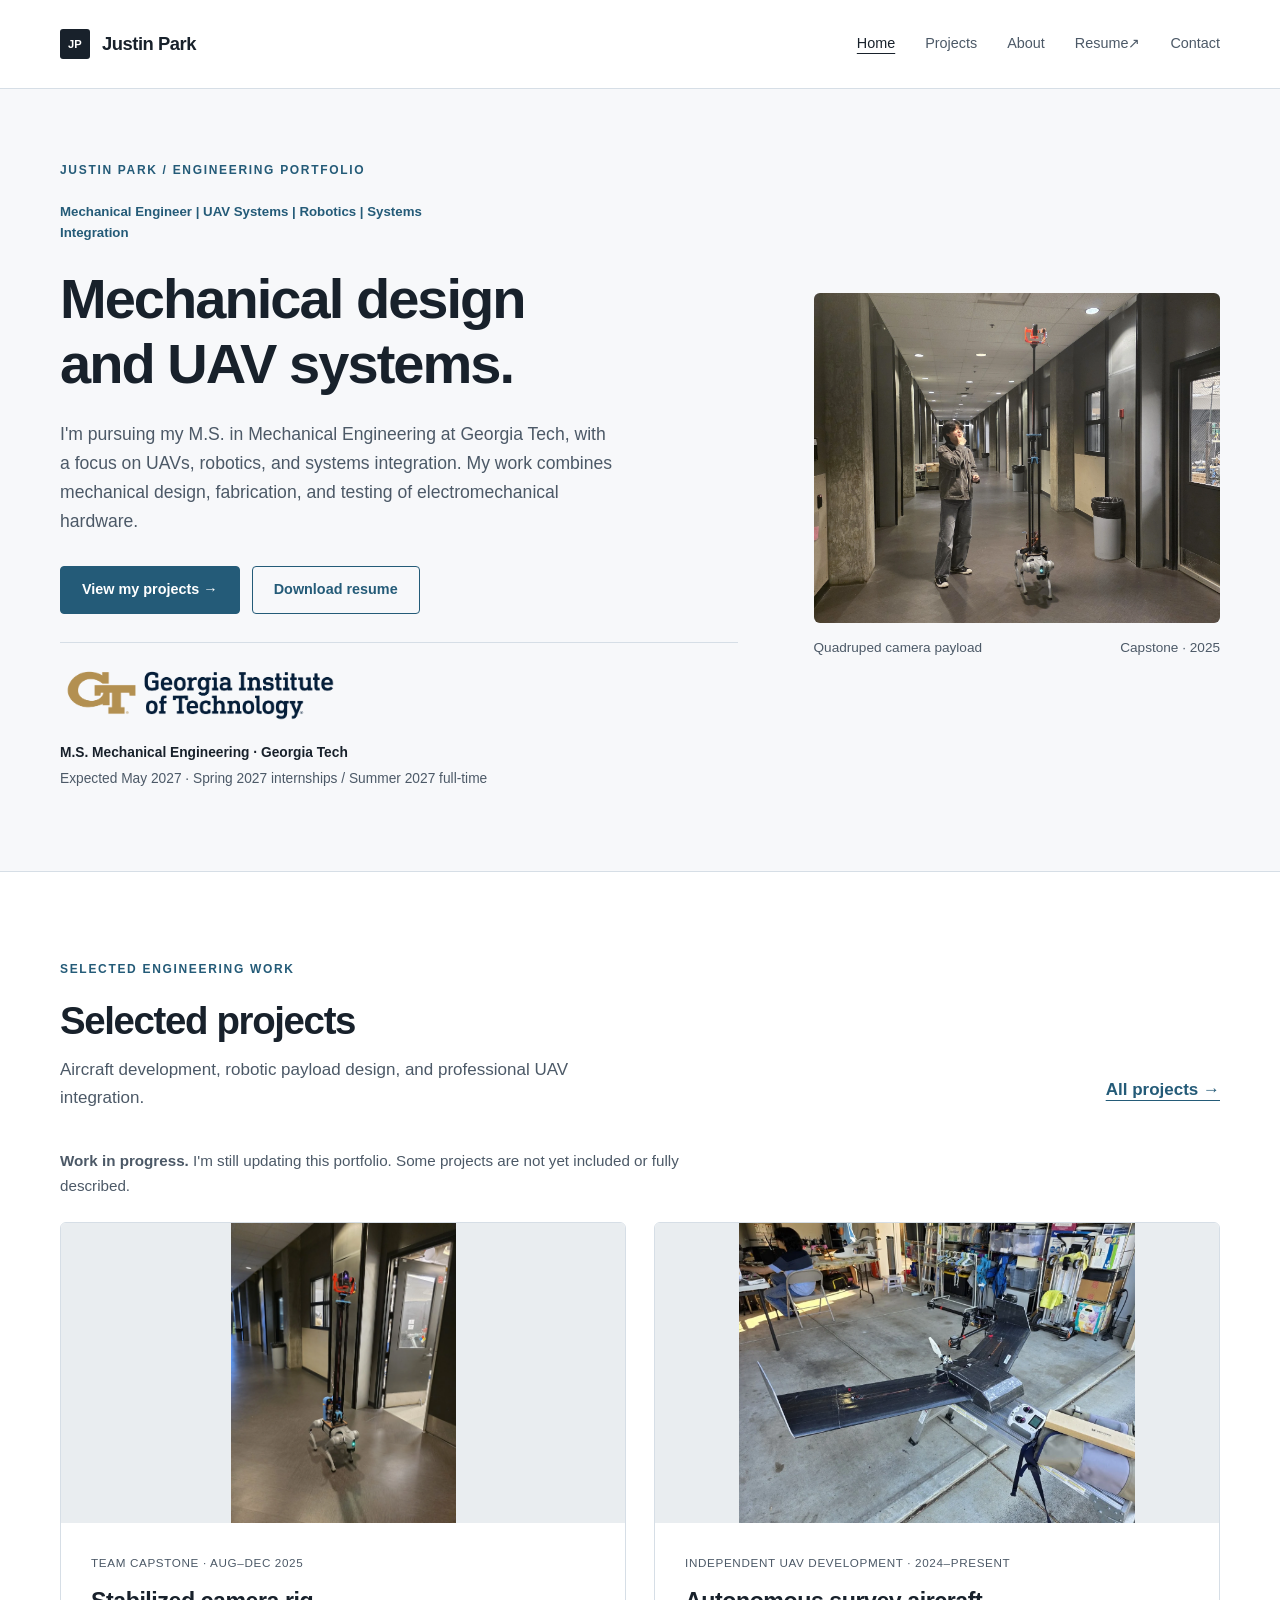
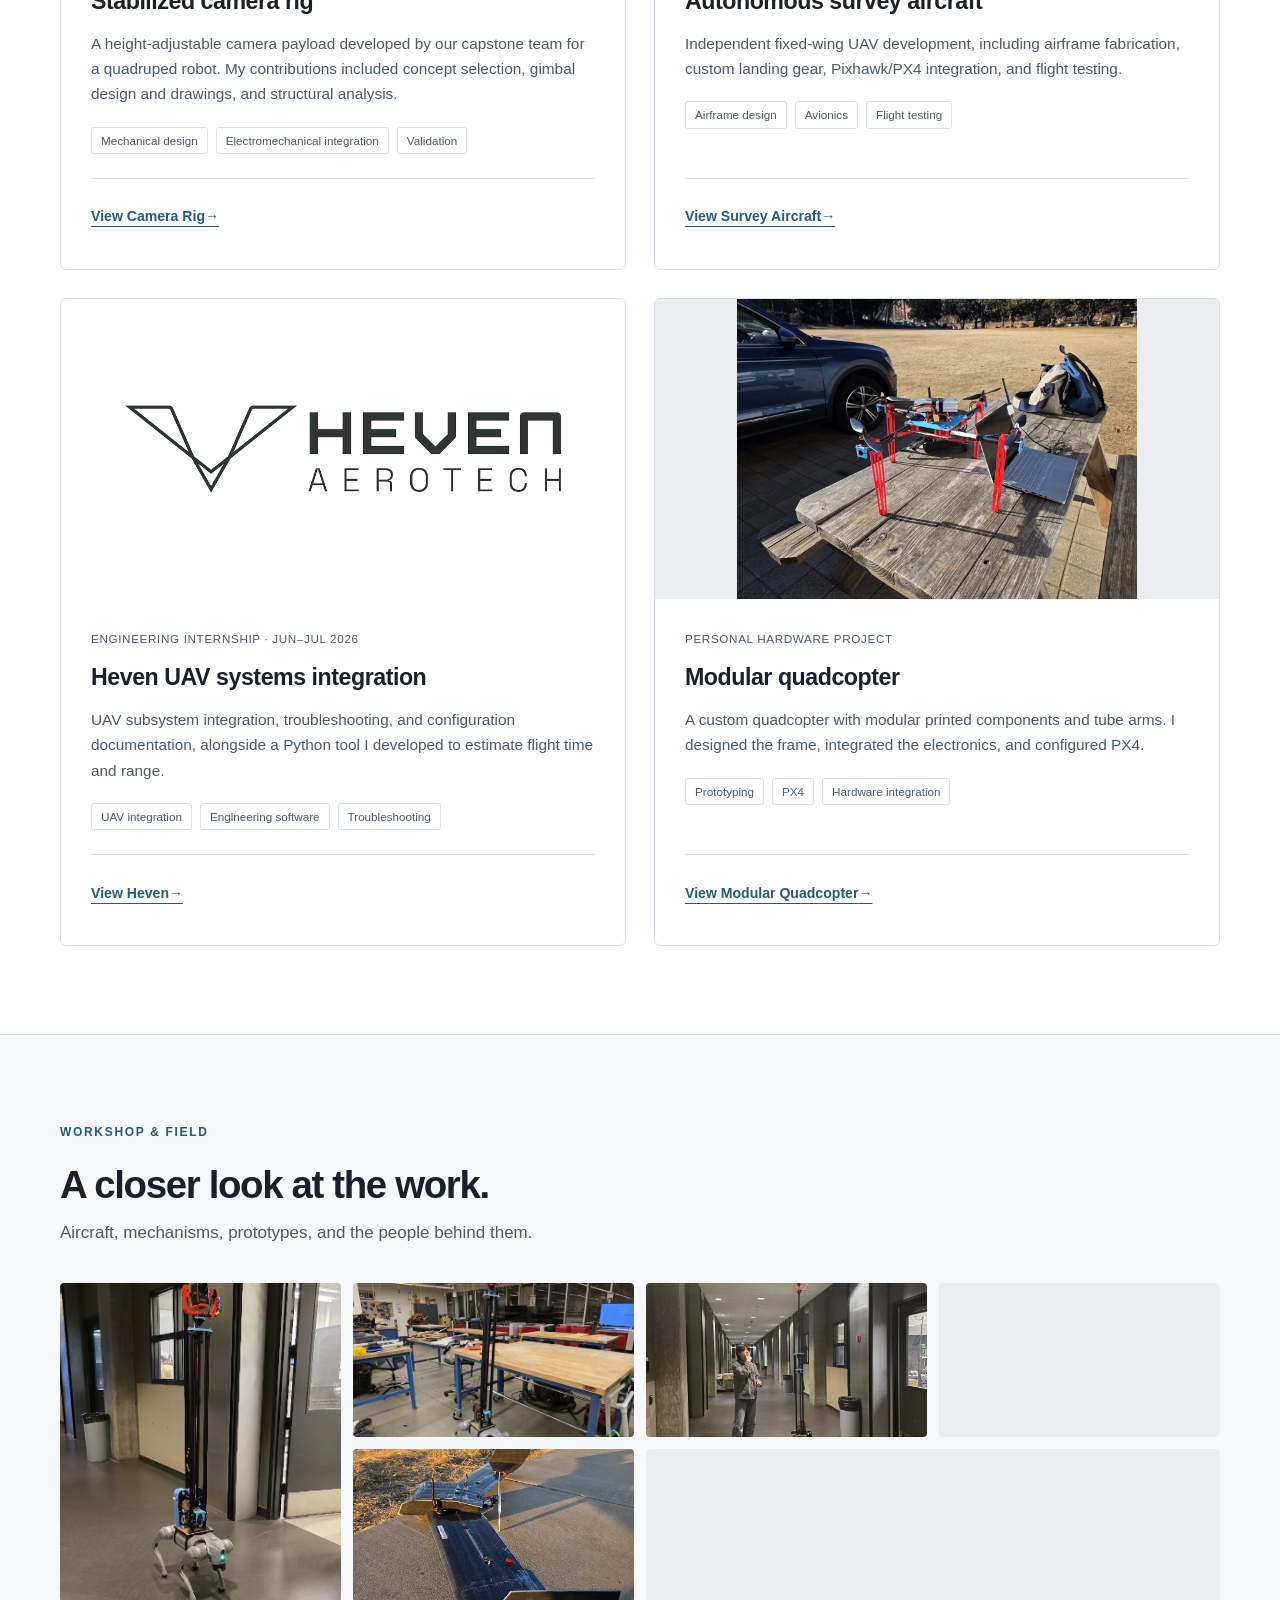
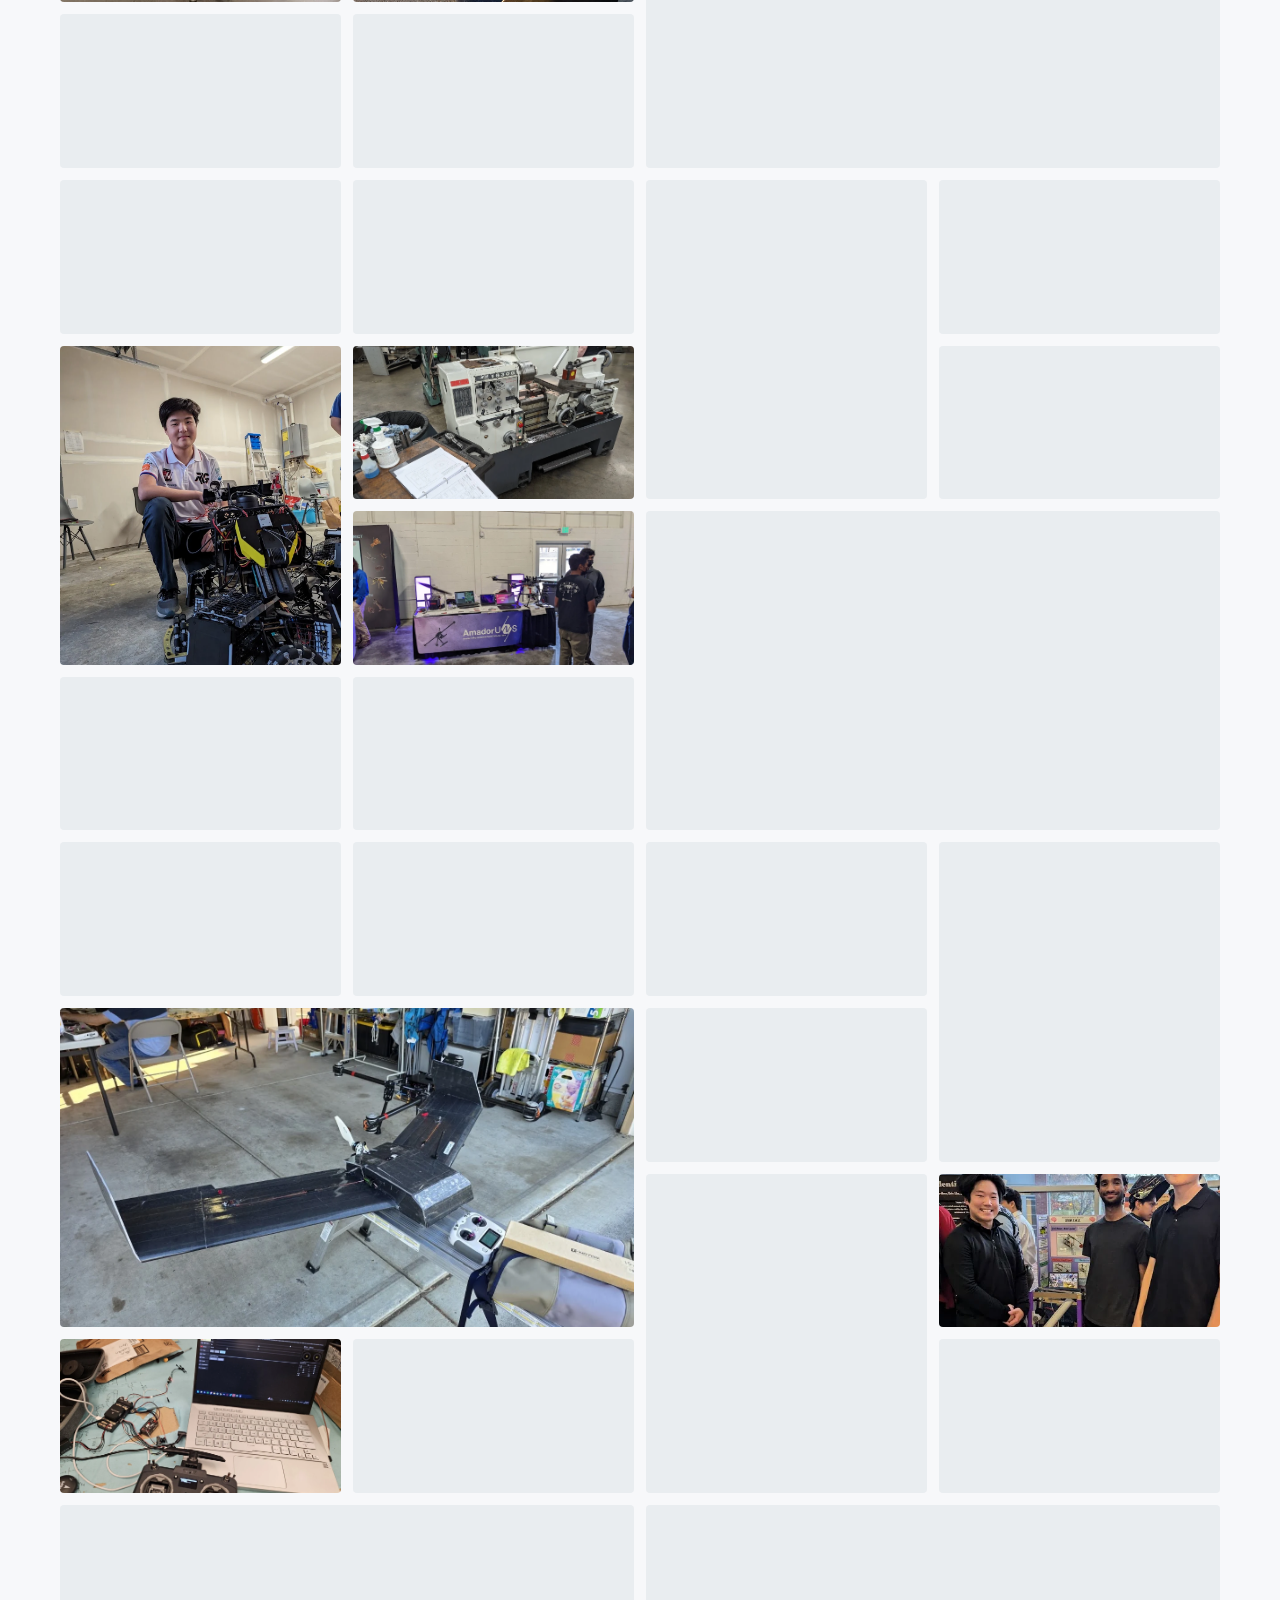
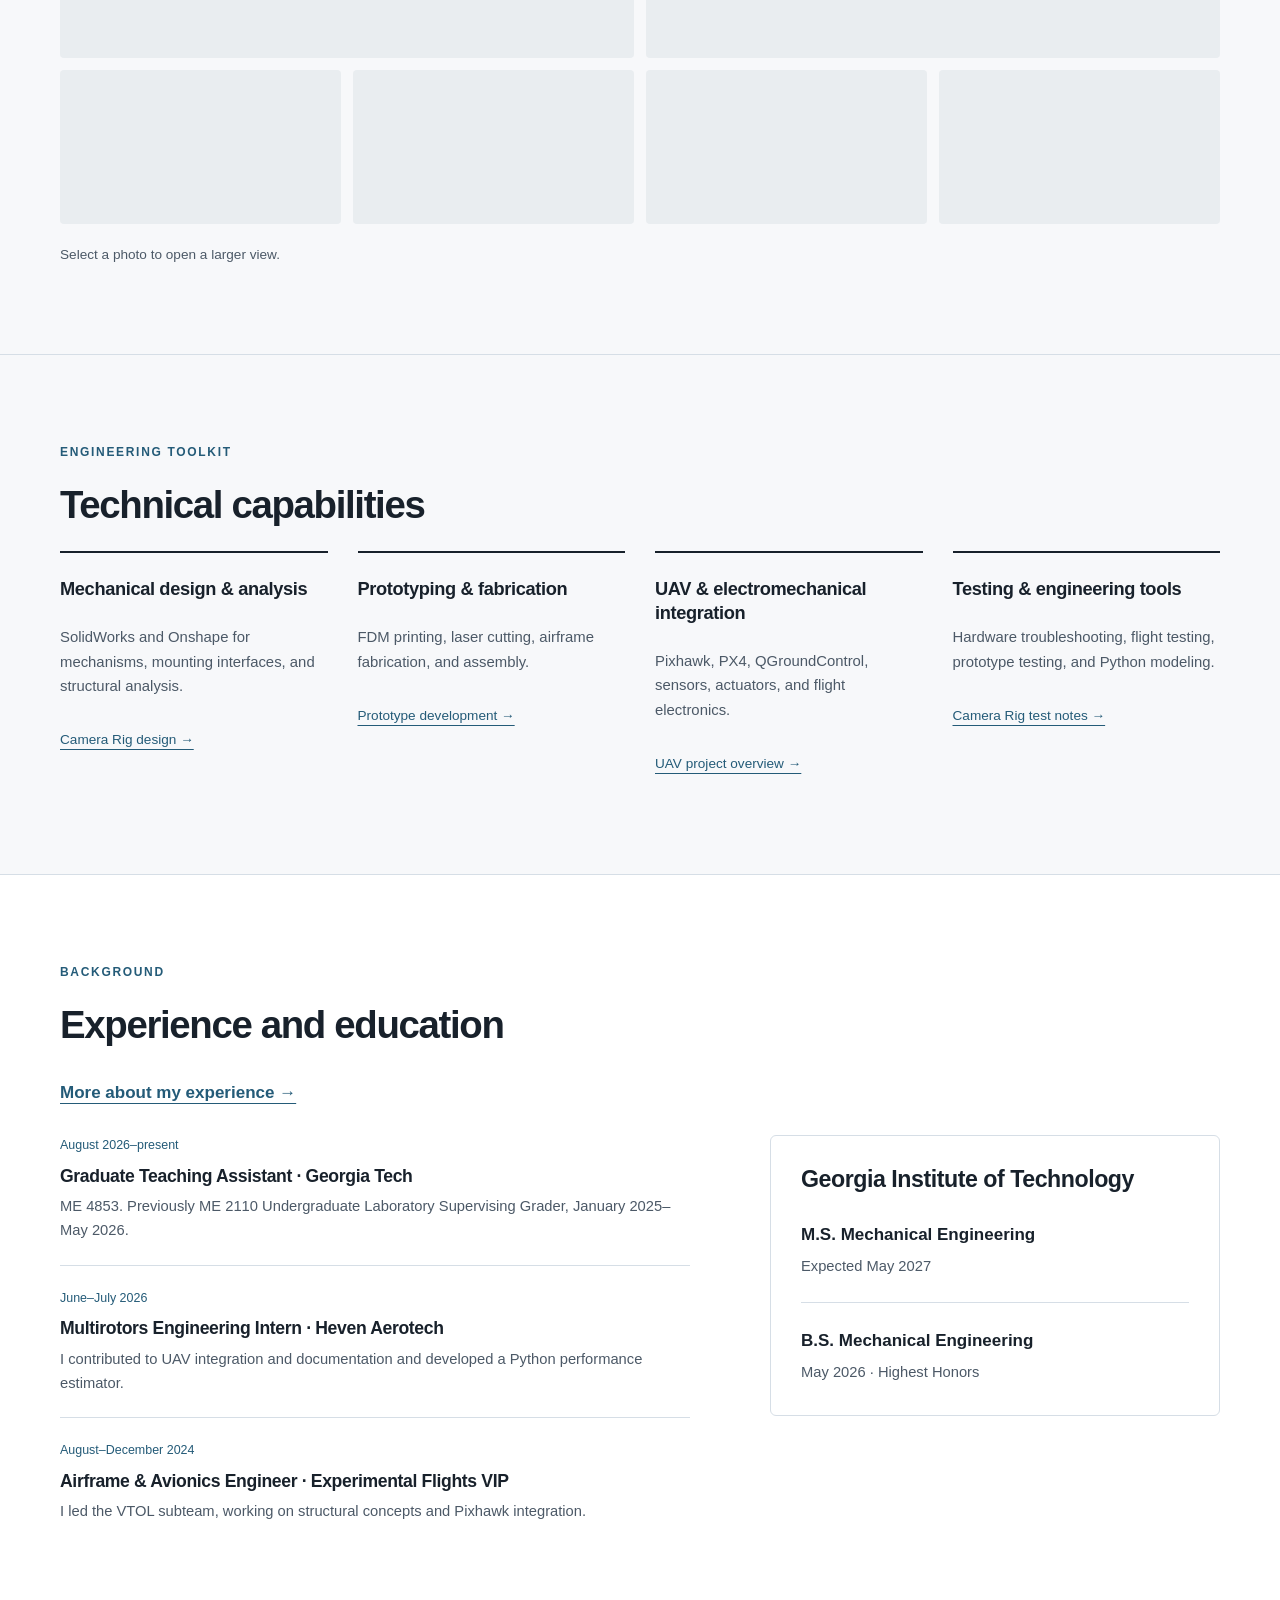
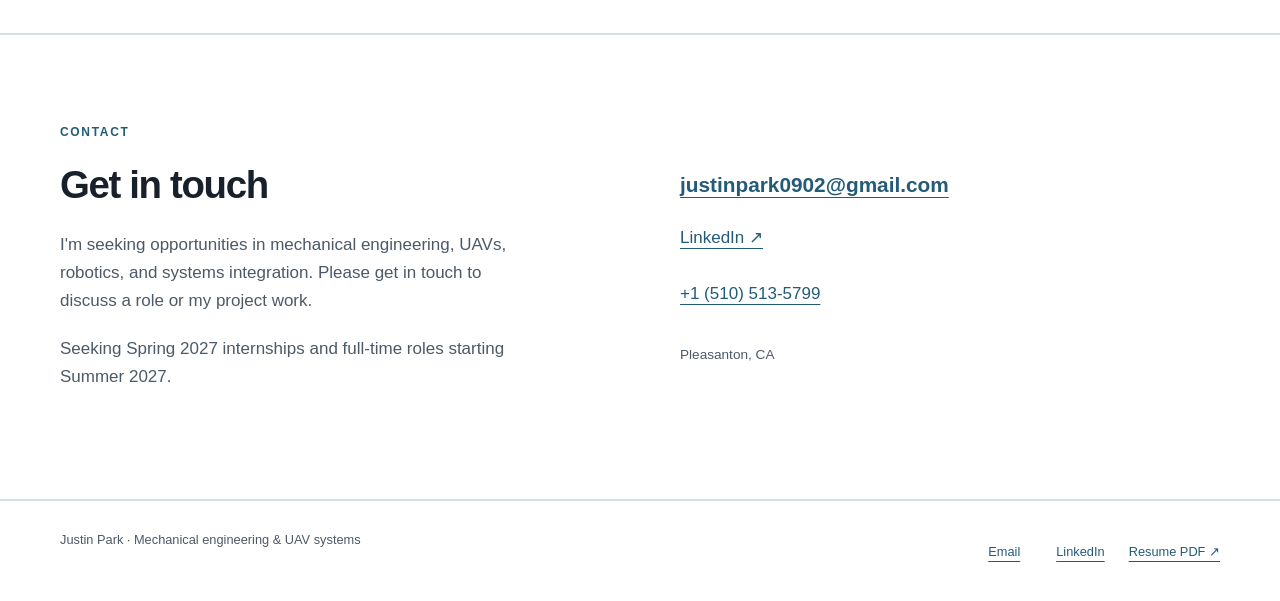
==== commit da20a9a0: "Add portfolio work-in-progress note" ====
--- a/website/index.html
+++ b/website/index.html
@@ -5,7 +5,7 @@
 <button class="nav-toggle" type="button" aria-expanded="false" aria-controls="site-navigation">Menu</button>
 <nav class="nav-links" id="site-navigation" aria-label="Main navigation"><a href="./" aria-current="page">Home</a><a href="projects/">Projects</a><a href="about/">About</a>
 <a href="assets/documents/justin-park-resume.pdf" target="_blank" rel="noopener" aria-label="Resume PDF, opens in a new tab">Resume <span aria-hidden="true">↗</span></a><a href="./#contact">Contact</a></nav></div></header><main id="main" tabindex="-1"><div class="container hero"><div><span class="eyebrow">Justin Park / Engineering portfolio</span><p class="headline">Mechanical Engineer | UAV Systems | Robotics | Systems Integration</p><h1>Mechanical design and UAV systems.</h1><p class="intro">I'm pursuing my M.S. in Mechanical Engineering at Georgia Tech, with a focus on UAVs, robotics, and systems integration. My work combines mechanical design, fabrication, and testing of electromechanical hardware.</p><div class="actions"><a class="button" href="projects/">View my projects <span aria-hidden="true">&nbsp;→</span></a><a class="button secondary" href="assets/documents/justin-park-resume.pdf" download>Download resume</a></div><div class="availability"><img class="university-wordmark" src="assets/images/education/georgia-tech-wordmark.png" alt="Georgia Institute of Technology" width="1500" height="338"><strong>M.S. Mechanical Engineering · Georgia Tech</strong>Expected May 2027 · Spring 2027 internships / Summer 2027 full-time</div></div><figure class="hero-image"><img src="assets/images/camera-rig/camera-rig-hero.webp" alt="Justin Park beside the completed camera rig mounted on a quadruped robot in a hallway" width="3000" height="2434" fetchpriority="high"><figcaption><span>Quadruped camera payload</span><span>Capstone · 2025</span></figcaption></figure></div>
-<section class="section section-white" aria-labelledby="work-title"><div class="container"><div class="section-heading"><div><span class="eyebrow">Selected engineering work</span><h2 id="work-title">Selected projects</h2><p class="muted">Aircraft development, robotic payload design, and professional UAV integration.</p></div><a class="text-link" href="projects/">All projects →</a></div><div class="project-grid"><article class="project-card" id="camera-rig"><div class="card-media"><img src="assets/images/camera-rig/completed-rig.webp" alt="Completed height-adjustable camera rig mounted on a Unitree quadruped robot in a hallway" loading="lazy" width="978" height="1304"></div><div class="card-content"><div class="card-context">Team capstone · Aug–Dec 2025</div><h3>Stabilized camera rig</h3><p>A height-adjustable camera payload developed by our capstone team for a quadruped robot. My contributions included concept selection, gimbal design and drawings, and structural analysis.</p><ul class="tags" aria-label="Engineering areas"><li>Mechanical design</li><li>Electromechanical integration</li><li>Validation</li></ul><div class="card-action"><a href="projects/stabilized-camera-rig/">View Camera Rig <span aria-hidden="true">→</span></a></div></div></article><article class="project-card" id="survey-aircraft"><div class="card-media"><img src="assets/images/survey-aircraft/flying-wing.webp" alt="Custom flying-wing survey aircraft on a workshop stand" loading="lazy" width="1280" height="968"></div><div class="card-content"><div class="card-context">Independent UAV development · 2024–present</div><h3>Autonomous survey aircraft</h3><p>Independent fixed-wing UAV development, including airframe fabrication, custom landing gear, Pixhawk/PX4 integration, and flight testing.</p><ul class="tags" aria-label="Engineering areas"><li>Airframe design</li><li>Avionics</li><li>Flight testing</li></ul><div class="card-action"><a href="projects/survey-aircraft/">View Survey Aircraft <span aria-hidden="true">→</span></a></div></div></article><article class="project-card" id="heven"><div class="card-media heven-logo"><img src="assets/images/heven/heven-aerotech-logo.png" alt="Heven Aerotech company logo" width="784" height="410" loading="lazy"></div><div class="card-content"><div class="card-context">Engineering internship · Jun–Jul 2026</div><h3>Heven UAV systems integration</h3><p>UAV subsystem integration, troubleshooting, and configuration documentation, alongside a Python tool I developed to estimate flight time and range.</p><ul class="tags" aria-label="Engineering areas"><li>UAV integration</li><li>Engineering software</li><li>Troubleshooting</li></ul><div class="card-action"><a href="projects/heven/">View Heven <span aria-hidden="true">→</span></a></div></div></article><article class="project-card" id="modular-quadcopter"><div class="card-media"><img src="assets/images/modular-quadcopter/completed-quad.webp" alt="Assembled quadcopter with printed components and tube arms on a table outdoors" loading="lazy" width="1280" height="960"></div><div class="card-content"><div class="card-context">Personal hardware project</div><h3>Modular quadcopter</h3><p>A custom quadcopter with modular printed components and tube arms. I designed the frame, integrated the electronics, and configured PX4.</p><ul class="tags" aria-label="Engineering areas"><li>Prototyping</li><li>PX4</li><li>Hardware integration</li></ul><div class="card-action"><a href="projects/modular-quadcopter/">View Modular Quadcopter <span aria-hidden="true">→</span></a></div></div></article></div></div></section>
+<section class="section section-white" aria-labelledby="work-title"><div class="container"><div class="section-heading"><div><span class="eyebrow">Selected engineering work</span><h2 id="work-title">Selected projects</h2><p class="muted">Aircraft development, robotic payload design, and professional UAV integration.</p></div><a class="text-link" href="projects/">All projects →</a></div><p class="portfolio-note"><strong>Work in progress.</strong> I'm still updating this portfolio. Some projects are not yet included or fully described.</p><div class="project-grid"><article class="project-card" id="camera-rig"><div class="card-media"><img src="assets/images/camera-rig/completed-rig.webp" alt="Completed height-adjustable camera rig mounted on a Unitree quadruped robot in a hallway" loading="lazy" width="978" height="1304"></div><div class="card-content"><div class="card-context">Team capstone · Aug–Dec 2025</div><h3>Stabilized camera rig</h3><p>A height-adjustable camera payload developed by our capstone team for a quadruped robot. My contributions included concept selection, gimbal design and drawings, and structural analysis.</p><ul class="tags" aria-label="Engineering areas"><li>Mechanical design</li><li>Electromechanical integration</li><li>Validation</li></ul><div class="card-action"><a href="projects/stabilized-camera-rig/">View Camera Rig <span aria-hidden="true">→</span></a></div></div></article><article class="project-card" id="survey-aircraft"><div class="card-media"><img src="assets/images/survey-aircraft/flying-wing.webp" alt="Custom flying-wing survey aircraft on a workshop stand" loading="lazy" width="1280" height="968"></div><div class="card-content"><div class="card-context">Independent UAV development · 2024–present</div><h3>Autonomous survey aircraft</h3><p>Independent fixed-wing UAV development, including airframe fabrication, custom landing gear, Pixhawk/PX4 integration, and flight testing.</p><ul class="tags" aria-label="Engineering areas"><li>Airframe design</li><li>Avionics</li><li>Flight testing</li></ul><div class="card-action"><a href="projects/survey-aircraft/">View Survey Aircraft <span aria-hidden="true">→</span></a></div></div></article><article class="project-card" id="heven"><div class="card-media heven-logo"><img src="assets/images/heven/heven-aerotech-logo.png" alt="Heven Aerotech company logo" width="784" height="410" loading="lazy"></div><div class="card-content"><div class="card-context">Engineering internship · Jun–Jul 2026</div><h3>Heven UAV systems integration</h3><p>UAV subsystem integration, troubleshooting, and configuration documentation, alongside a Python tool I developed to estimate flight time and range.</p><ul class="tags" aria-label="Engineering areas"><li>UAV integration</li><li>Engineering software</li><li>Troubleshooting</li></ul><div class="card-action"><a href="projects/heven/">View Heven <span aria-hidden="true">→</span></a></div></div></article><article class="project-card" id="modular-quadcopter"><div class="card-media"><img src="assets/images/modular-quadcopter/completed-quad.webp" alt="Assembled quadcopter with printed components and tube arms on a table outdoors" loading="lazy" width="1280" height="960"></div><div class="card-content"><div class="card-context">Personal hardware project</div><h3>Modular quadcopter</h3><p>A custom quadcopter with modular printed components and tube arms. I designed the frame, integrated the electronics, and configured PX4.</p><ul class="tags" aria-label="Engineering areas"><li>Prototyping</li><li>PX4</li><li>Hardware integration</li></ul><div class="card-action"><a href="projects/modular-quadcopter/">View Modular Quadcopter <span aria-hidden="true">→</span></a></div></div></article></div></div></section>
 <section class="section home-collage-section" id="workshop-gallery" aria-labelledby="collage-title"><div class="container"><div class="section-heading"><div><span class="eyebrow">Workshop &amp; field</span><h2 id="collage-title">A closer look at the work.</h2><p class="muted">Aircraft, mechanisms, prototypes, and the people behind them.</p></div></div><div class="photo-collage"><figure class="collage-photo"><a href="assets/images/home-collage/reference-01.webp" target="_blank" rel="noopener" aria-label="View photo 1: Height-adjustable camera payload on a quadruped robot in a hallway (opens in a new tab)"><img src="assets/images/home-collage/reference-01.webp" alt="Height-adjustable camera payload on a quadruped robot in a hallway" width="607" height="809" loading="lazy" decoding="async"></a></figure><figure class="collage-photo"><a href="assets/images/home-collage/reference-02.webp" target="_blank" rel="noopener" aria-label="View photo 2: Camera rig and quadruped robot beside a workshop table (opens in a new tab)"><img src="assets/images/home-collage/reference-02.webp" alt="Camera rig and quadruped robot beside a workshop table" width="1280" height="960" loading="lazy" decoding="async"></a></figure><figure class="collage-photo"><a href="assets/images/home-collage/reference-03.webp" target="_blank" rel="noopener" aria-label="View photo 3: Quadruped camera rig viewed down an indoor hallway (opens in a new tab)"><img src="assets/images/home-collage/reference-03.webp" alt="Quadruped camera rig viewed down an indoor hallway" width="978" height="1304" loading="lazy" decoding="async"></a></figure><figure class="collage-photo"><a href="assets/images/home-collage/reference-04.webp" target="_blank" rel="noopener" aria-label="View photo 4: Camera and red gimbal assembly on a workbench (opens in a new tab)"><img src="assets/images/home-collage/reference-04.webp" alt="Camera and red gimbal assembly on a workbench" width="1280" height="960" loading="lazy" decoding="async"></a></figure><figure class="collage-photo"><a href="assets/images/home-collage/reference-05.webp" target="_blank" rel="noopener" aria-label="View photo 5: Flying-wing aircraft outdoors near a paved path (opens in a new tab)"><img src="assets/images/home-collage/reference-05.webp" alt="Flying-wing aircraft outdoors near a paved path" width="953" height="1270" loading="lazy" decoding="async"></a></figure><figure class="collage-photo"><a href="assets/images/home-collage/reference-06.webp" target="_blank" rel="noopener" aria-label="View photo 6: Dark foamboard survey aircraft on a paved surface (opens in a new tab)"><img src="assets/images/home-collage/reference-06.webp" alt="Dark foamboard survey aircraft on a paved surface" width="1278" height="798" loading="lazy" decoding="async"></a></figure><figure class="collage-photo"><a href="assets/images/home-collage/reference-07.webp" target="_blank" rel="noopener" aria-label="View photo 7: Foamboard aircraft and landing gear viewed from the side (opens in a new tab)"><img src="assets/images/home-collage/reference-07.webp" alt="Foamboard aircraft and landing gear viewed from the side" width="1280" height="960" loading="lazy" decoding="async"></a></figure><figure class="collage-photo"><a href="assets/images/home-collage/reference-08.webp" target="_blank" rel="noopener" aria-label="View photo 8: Survey aircraft and landing gear outdoors at sunset (opens in a new tab)"><img src="assets/images/home-collage/reference-08.webp" alt="Survey aircraft and landing gear outdoors at sunset" width="1280" height="960" loading="lazy" decoding="async"></a></figure><figure class="collage-photo"><a href="assets/images/home-collage/reference-09.webp" target="_blank" rel="noopener" aria-label="View photo 9: Conventional-tail survey aircraft resting on gravel (opens in a new tab)"><img src="assets/images/home-collage/reference-09.webp" alt="Conventional-tail survey aircraft resting on gravel" width="1280" height="960" loading="lazy" decoding="async"></a></figure><figure class="collage-photo"><a href="assets/images/home-collage/reference-10.webp" target="_blank" rel="noopener" aria-label="View photo 10: Light-colored survey aircraft beside a vehicle (opens in a new tab)"><img src="assets/images/home-collage/reference-10.webp" alt="Light-colored survey aircraft beside a vehicle" width="1280" height="960" loading="lazy" decoding="async"></a></figure><figure class="collage-photo"><a href="assets/images/home-collage/reference-11.webp" target="_blank" rel="noopener" aria-label="View photo 11: Robotics team with competition hardware outside a building (opens in a new tab)"><img src="assets/images/home-collage/reference-11.webp" alt="Robotics team with competition hardware outside a building" width="1280" height="1300" loading="lazy" decoding="async"></a></figure><figure class="collage-photo"><a href="assets/images/home-collage/reference-12.webp" target="_blank" rel="noopener" aria-label="View photo 12: Team members working around a competition robot (opens in a new tab)"><img src="assets/images/home-collage/reference-12.webp" alt="Team members working around a competition robot" width="1280" height="964" loading="lazy" decoding="async"></a></figure><figure class="collage-photo"><a href="assets/images/home-collage/reference-13.webp" target="_blank" rel="noopener" aria-label="View photo 13: Justin with a competition robot in a workshop (opens in a new tab)"><img src="assets/images/home-collage/reference-13.webp" alt="Justin with a competition robot in a workshop" width="956" height="1270" loading="lazy" decoding="async"></a></figure><figure class="collage-photo"><a href="assets/images/home-collage/reference-14.webp" target="_blank" rel="noopener" aria-label="View photo 14: Lathe in a workshop (opens in a new tab)"><img src="assets/images/home-collage/reference-14.webp" alt="Lathe in a workshop" width="1278" height="757" loading="lazy" decoding="async"></a></figure><figure class="collage-photo"><a href="assets/images/home-collage/reference-15.webp" target="_blank" rel="noopener" aria-label="View photo 15: Large multirotor aircraft on grass (opens in a new tab)"><img src="assets/images/home-collage/reference-15.webp" alt="Large multirotor aircraft on grass" width="1280" height="960" loading="lazy" decoding="async"></a></figure><figure class="collage-photo"><a href="assets/images/home-collage/reference-16.webp" target="_blank" rel="noopener" aria-label="View photo 16: AmadorUAVs exhibit and team member at an event (opens in a new tab)"><img src="assets/images/home-collage/reference-16.webp" alt="AmadorUAVs exhibit and team member at an event" width="1280" height="960" loading="lazy" decoding="async"></a></figure><figure class="collage-photo"><a href="assets/images/home-collage/reference-17.webp" target="_blank" rel="noopener" aria-label="View photo 17: Small multirotor aircraft close to the ground (opens in a new tab)"><img src="assets/images/home-collage/reference-17.webp" alt="Small multirotor aircraft close to the ground" width="1280" height="960" loading="lazy" decoding="async"></a></figure><figure class="collage-photo"><a href="assets/images/home-collage/reference-18.webp" target="_blank" rel="noopener" aria-label="View photo 18: Small quadcopter viewed from above (opens in a new tab)"><img src="assets/images/home-collage/reference-18.webp" alt="Small quadcopter viewed from above" width="1280" height="960" loading="lazy" decoding="async"></a></figure><figure class="collage-photo"><a href="assets/images/home-collage/reference-19.webp" target="_blank" rel="noopener" aria-label="View photo 19: Small multirotor aircraft on a workshop bench (opens in a new tab)"><img src="assets/images/home-collage/reference-19.webp" alt="Small multirotor aircraft on a workshop bench" width="1280" height="960" loading="lazy" decoding="async"></a></figure><figure class="collage-photo"><a href="assets/images/home-collage/reference-20.webp" target="_blank" rel="noopener" aria-label="View photo 20: Modular quadcopter assembled on an outdoor table (opens in a new tab)"><img src="assets/images/home-collage/reference-20.webp" alt="Modular quadcopter assembled on an outdoor table" width="1280" height="960" loading="lazy" decoding="async"></a></figure><figure class="collage-photo"><a href="assets/images/home-collage/reference-21.webp" target="_blank" rel="noopener" aria-label="View photo 21: Printed multirotor frame components during assembly (opens in a new tab)"><img src="assets/images/home-collage/reference-21.webp" alt="Printed multirotor frame components during assembly" width="1280" height="960" loading="lazy" decoding="async"></a></figure><figure class="collage-photo"><a href="assets/images/home-collage/reference-22.webp" target="_blank" rel="noopener" aria-label="View photo 22: Frame-analysis screenshot from the reference portfolio (opens in a new tab)"><img src="assets/images/home-collage/reference-22.webp" alt="Frame-analysis screenshot from the reference portfolio" width="1062" height="759" loading="lazy" decoding="async"></a></figure><figure class="collage-photo"><a href="assets/images/home-collage/reference-23.webp" target="_blank" rel="noopener" aria-label="View photo 23: Reinforced flying-wing aircraft in a workshop (opens in a new tab)"><img src="assets/images/home-collage/reference-23.webp" alt="Reinforced flying-wing aircraft in a workshop" width="1280" height="968" loading="lazy" decoding="async"></a></figure><figure class="collage-photo"><a href="assets/images/home-collage/reference-24.webp" target="_blank" rel="noopener" aria-label="View photo 24: Robotics demonstration setup with monitor and mechanism (opens in a new tab)"><img src="assets/images/home-collage/reference-24.webp" alt="Robotics demonstration setup with monitor and mechanism" width="953" height="1270" loading="lazy" decoding="async"></a></figure><figure class="collage-photo"><a href="assets/images/home-collage/reference-25.webp" target="_blank" rel="noopener" aria-label="View photo 25: Robot mechanism, wiring, and electronics during assembly (opens in a new tab)"><img src="assets/images/home-collage/reference-25.webp" alt="Robot mechanism, wiring, and electronics during assembly" width="978" height="1304" loading="lazy" decoding="async"></a></figure><figure class="collage-photo"><a href="assets/images/home-collage/reference-26.webp" target="_blank" rel="noopener" aria-label="View photo 26: Competition robot with lift and retrieval mechanisms (opens in a new tab)"><img src="assets/images/home-collage/reference-26.webp" alt="Competition robot with lift and retrieval mechanisms" width="953" height="1021" loading="lazy" decoding="async"></a></figure><figure class="collage-photo"><a href="assets/images/home-collage/reference-27.webp" target="_blank" rel="noopener" aria-label="View photo 27: Three team members beside their robot (opens in a new tab)"><img src="assets/images/home-collage/reference-27.webp" alt="Three team members beside their robot" width="452" height="354" loading="lazy" decoding="async"></a></figure><figure class="collage-photo"><a href="assets/images/home-collage/reference-28.webp" target="_blank" rel="noopener" aria-label="View photo 28: Electronics, radio controller, and laptop on a workbench (opens in a new tab)"><img src="assets/images/home-collage/reference-28.webp" alt="Electronics, radio controller, and laptop on a workbench" width="1280" height="960" loading="lazy" decoding="async"></a></figure><figure class="collage-photo"><a href="assets/images/home-collage/reference-29.webp" target="_blank" rel="noopener" aria-label="View photo 29: Red FPV quadcopter on a table (opens in a new tab)"><img src="assets/images/home-collage/reference-29.webp" alt="Red FPV quadcopter on a table" width="1280" height="960" loading="lazy" decoding="async"></a></figure><figure class="collage-photo"><a href="assets/images/home-collage/reference-30.webp" target="_blank" rel="noopener" aria-label="View photo 30: Multirotor aircraft and field equipment on grass (opens in a new tab)"><img src="assets/images/home-collage/reference-30.webp" alt="Multirotor aircraft and field equipment on grass" width="1280" height="960" loading="lazy" decoding="async"></a></figure><figure class="collage-photo"><a href="assets/images/home-collage/reference-31.webp" target="_blank" rel="noopener" aria-label="View photo 31: Close view of a multirotor frame and onboard electronics outdoors (opens in a new tab)"><img src="assets/images/home-collage/reference-31.webp" alt="Close view of a multirotor frame and onboard electronics outdoors" width="1280" height="960" loading="lazy" decoding="async"></a></figure><figure class="collage-photo"><a href="assets/images/home-collage/reference-32.webp" target="_blank" rel="noopener" aria-label="View photo 32: UAV team posing with aircraft at a field (opens in a new tab)"><img src="assets/images/home-collage/reference-32.webp" alt="UAV team posing with aircraft at a field" width="1200" height="431" loading="lazy" decoding="async"></a></figure><figure class="collage-photo"><a href="assets/images/home-collage/avionics-closeup.webp" aria-label="Enlarge image: Close view of multirotor flight electronics, receiver, and wiring"><img src="assets/images/home-collage/avionics-closeup.webp" alt="Close view of multirotor flight electronics, receiver, and wiring" width="958" height="719" loading="lazy" decoding="async"></a></figure><figure class="collage-photo"><a href="assets/images/home-collage/aircraft-field-setup.webp" aria-label="Enlarge image: Fixed-wing aircraft and flight equipment beside a vehicle outdoors"><img src="assets/images/home-collage/aircraft-field-setup.webp" alt="Fixed-wing aircraft and flight equipment beside a vehicle outdoors" width="958" height="719" loading="lazy" decoding="async"></a></figure><figure class="collage-photo"><a href="assets/images/home-collage/multirotor-assembly.webp" aria-label="Enlarge image: Large multirotor with exposed electronics and batteries during assembly"><img src="assets/images/home-collage/multirotor-assembly.webp" alt="Large multirotor with exposed electronics and batteries during assembly" width="958" height="719" loading="lazy" decoding="async"></a></figure><figure class="collage-photo"><a href="assets/images/home-collage/printed-quadcopter.webp" aria-label="Enlarge image: Red printed quadcopter frame with blue propellers on a workbench"><img src="assets/images/home-collage/printed-quadcopter.webp" alt="Red printed quadcopter frame with blue propellers on a workbench" width="958" height="719" loading="lazy" decoding="async"></a></figure></div><p class="collage-note">Select a photo to open a larger view.</p></div></section>
 <section class="section" aria-labelledby="capabilities-title"><div class="container"><span class="eyebrow">Engineering toolkit</span><h2 id="capabilities-title">Technical capabilities</h2><div class="capability-grid"><article><h3>Mechanical design &amp; analysis</h3><p>SolidWorks and Onshape for mechanisms, mounting interfaces, and structural analysis.</p><a href="projects/stabilized-camera-rig/#design">Camera Rig design →</a></article><article><h3>Prototyping &amp; fabrication</h3><p>FDM printing, laser cutting, airframe fabrication, and assembly.</p><a href="projects/stabilized-camera-rig/#manufacturing">Prototype development →</a></article><article><h3>UAV &amp; electromechanical integration</h3><p>Pixhawk, PX4, QGroundControl, sensors, actuators, and flight electronics.</p><a href="projects/survey-aircraft/#integration">UAV project overview →</a></article><article><h3>Testing &amp; engineering tools</h3><p>Hardware troubleshooting, flight testing, prototype testing, and Python modeling.</p><a href="projects/stabilized-camera-rig/#testing">Camera Rig test notes →</a></article></div></div></section>
 <section class="section section-white" aria-labelledby="experience-title"><div class="container"><span class="eyebrow">Background</span><h2 id="experience-title">Experience and education</h2><p><a class="text-link" href="about/">More about my experience →</a></p><div class="experience-grid"><ul class="timeline"><li><time>August 2026–present</time><h3>Graduate Teaching Assistant · Georgia Tech</h3><p>ME 4853. Previously ME 2110 Undergraduate Laboratory Supervising Grader, January 2025–May 2026.</p></li><li><time>June–July 2026</time><h3>Multirotors Engineering Intern · Heven Aerotech</h3><p>I contributed to UAV integration and documentation and developed a Python performance estimator.</p></li><li><time>August–December 2024</time><h3>Airframe &amp; Avionics Engineer · Experimental Flights VIP</h3><p>I led the VTOL subteam, working on structural concepts and Pixhawk integration.</p></li></ul><div class="education"><h3>Georgia Institute of Technology</h3><div class="degree"><strong>M.S. Mechanical Engineering</strong><p>Expected May 2027</p></div><div class="degree"><strong>B.S. Mechanical Engineering</strong><p>May 2026 · Highest Honors</p></div></div></div></div></section><section class="section section-white" id="contact" aria-labelledby="contact-title"><div class="container contact"><div><span class="eyebrow">Contact</span><h2 id="contact-title">Get in touch</h2><p>I'm seeking opportunities in mechanical engineering, UAVs, robotics, and systems integration. Please get in touch to discuss a role or my project work.</p><p>Seeking Spring 2027 internships and full-time roles starting Summer 2027.</p></div><div class="contact-links"><a class="email" href="mailto:justinpark0902@gmail.com">justinpark0902@gmail.com</a><a href="https://www.linkedin.com/in/justinpark-eng/">LinkedIn ↗</a><a href="tel:+15105135799">+1 (510) 513-5799</a><p class="location">Pleasanton, CA</p></div></div></section></main><footer class="site-footer"><div class="container footer-inner"><span>Justin Park · Mechanical engineering &amp; UAV systems</span><div class="footer-links"><a href="mailto:justinpark0902@gmail.com">Email</a><a href="https://www.linkedin.com/in/justinpark-eng/">LinkedIn</a><a href="assets/documents/justin-park-resume.pdf" target="_blank" rel="noopener">Resume PDF ↗</a></div></div></footer></body></html>
--- a/website/assets/css/styles.css
+++ b/website/assets/css/styles.css
@@ -22,6 +22,7 @@
 .section-white{background:var(--white);border-block:1px solid var(--line)}
 .eyebrow{display:block;font-size:.75rem;font-weight:600;letter-spacing:.14em;text-transform:uppercase;color:var(--accent);margin-bottom:20px}
 .muted{color:var(--muted)}
+.portfolio-note{color:var(--muted);font-size:.95rem;max-width:75ch;margin-bottom:24px}
 .lead{font-size:1.2rem;color:var(--muted);max-width:65ch}
 .section-heading{display:flex;justify-content:space-between;gap:32px;align-items:end;margin-bottom:36px}
 .section-heading h2{margin-bottom:12px}
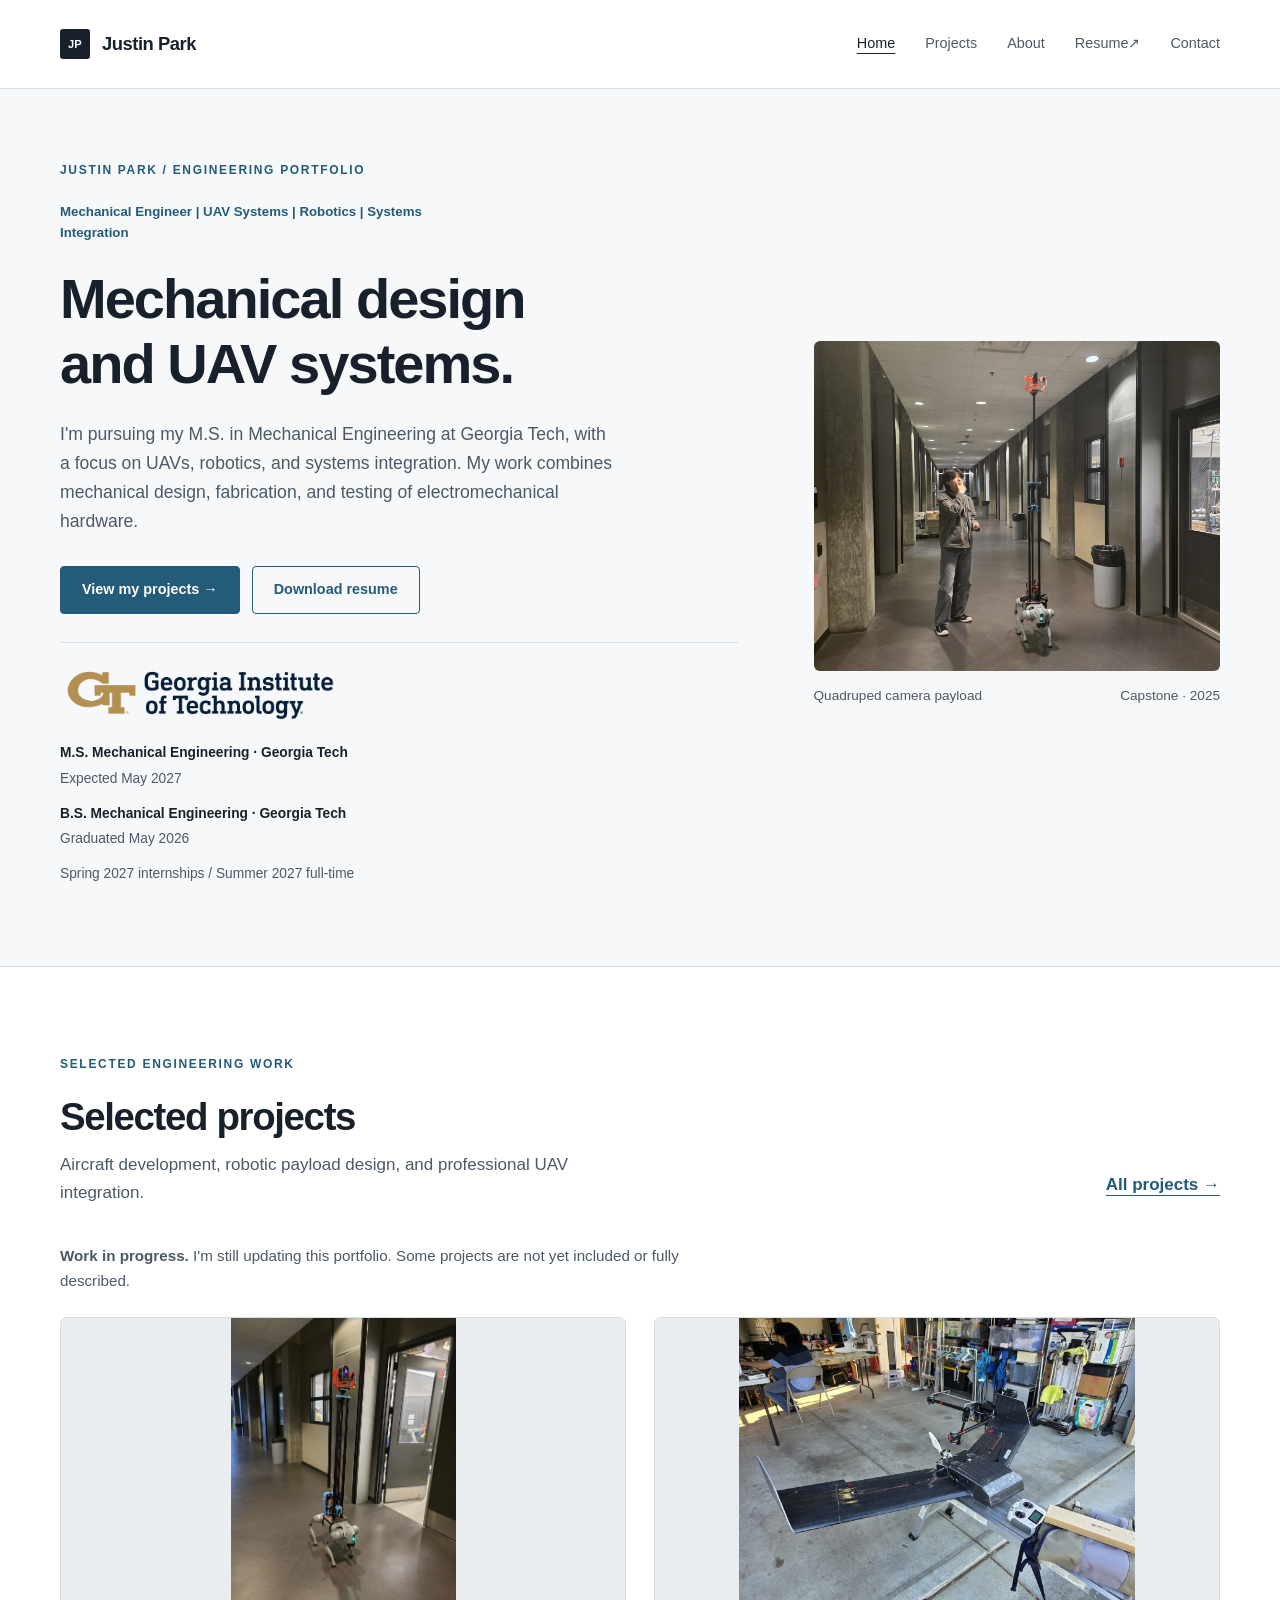
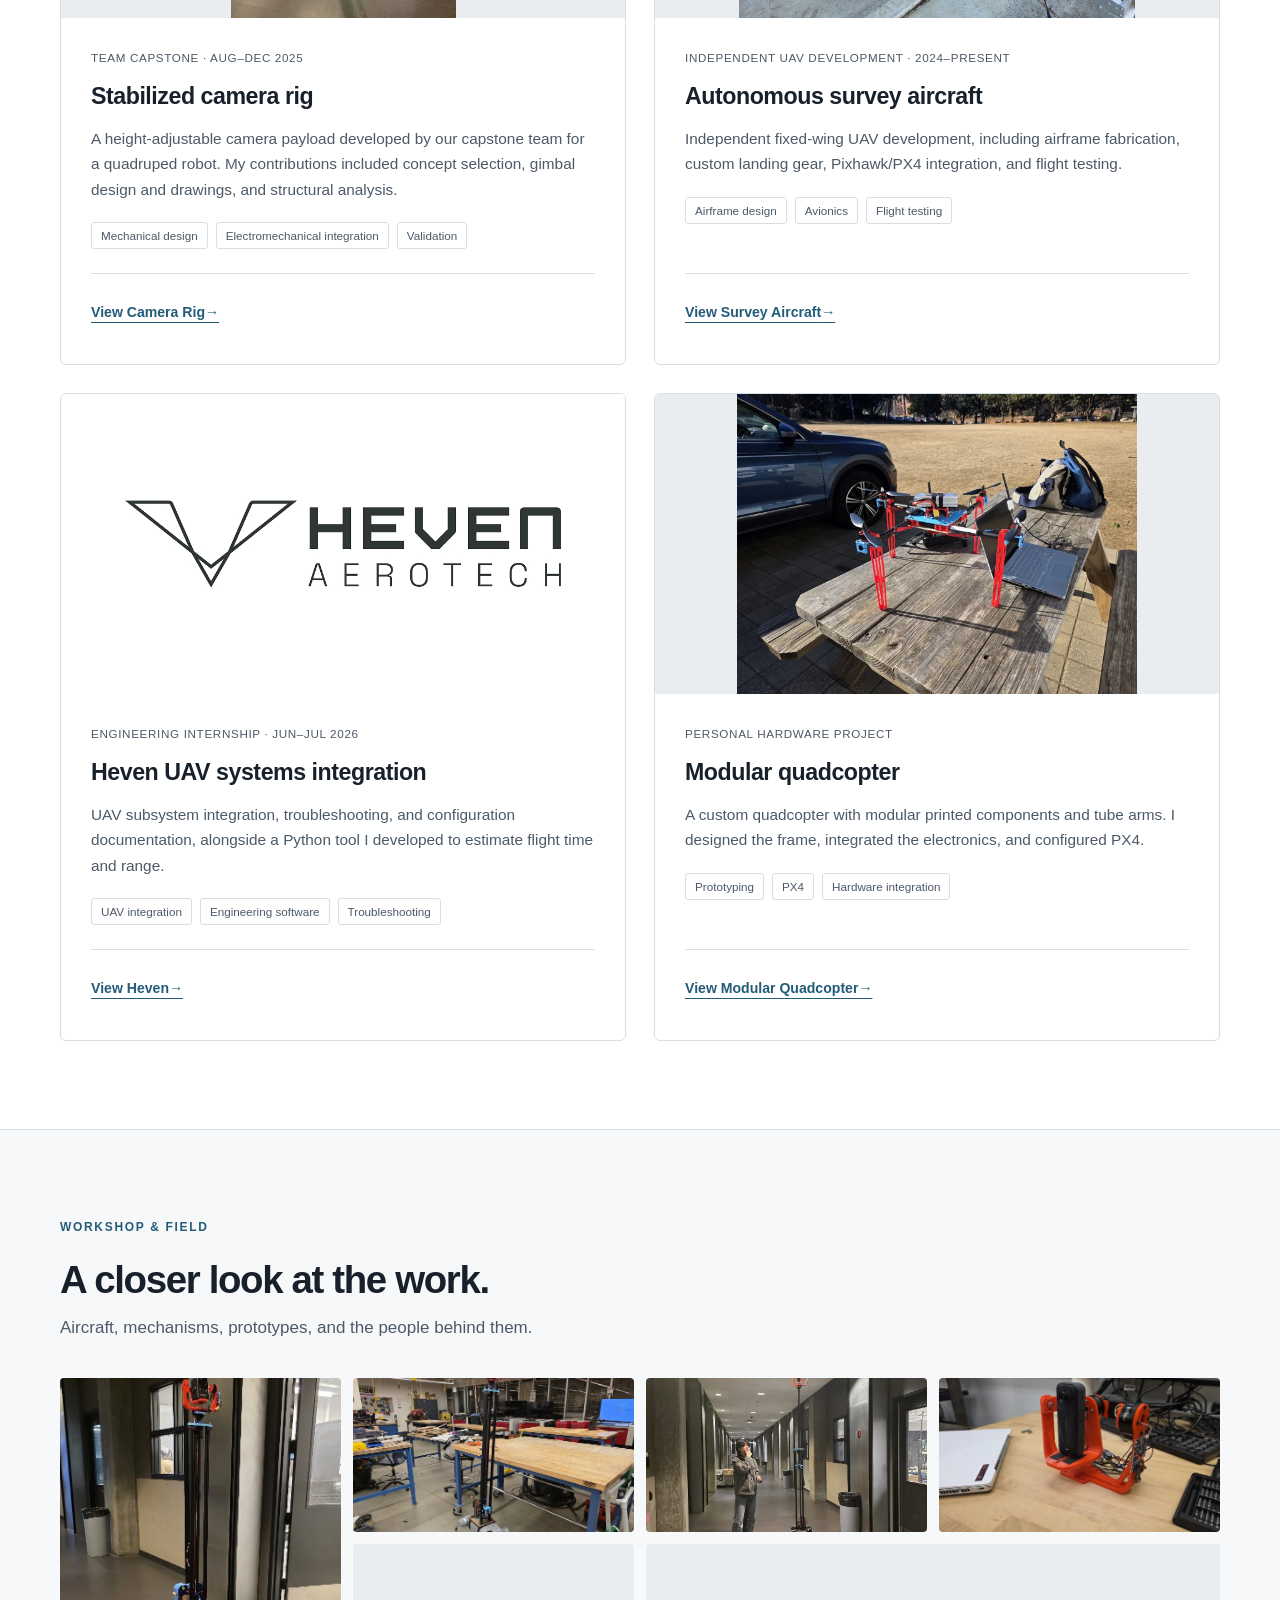
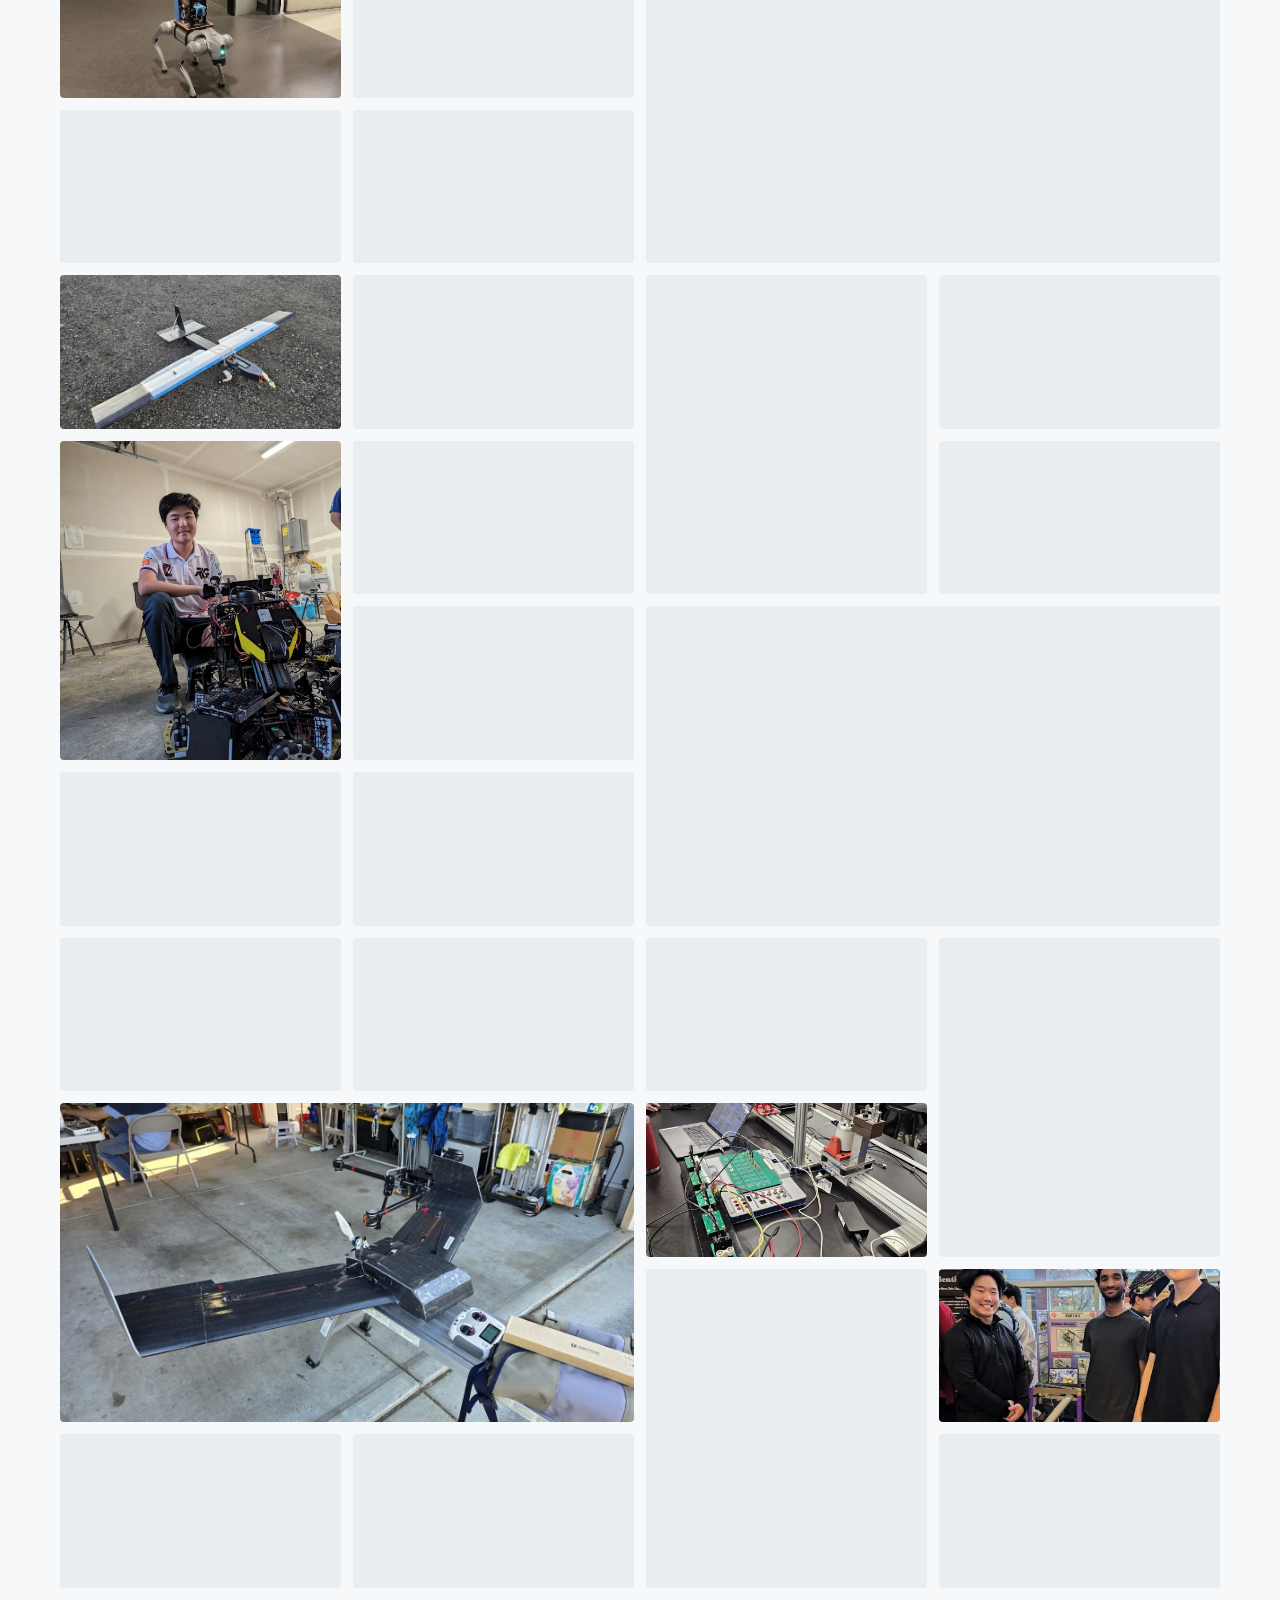
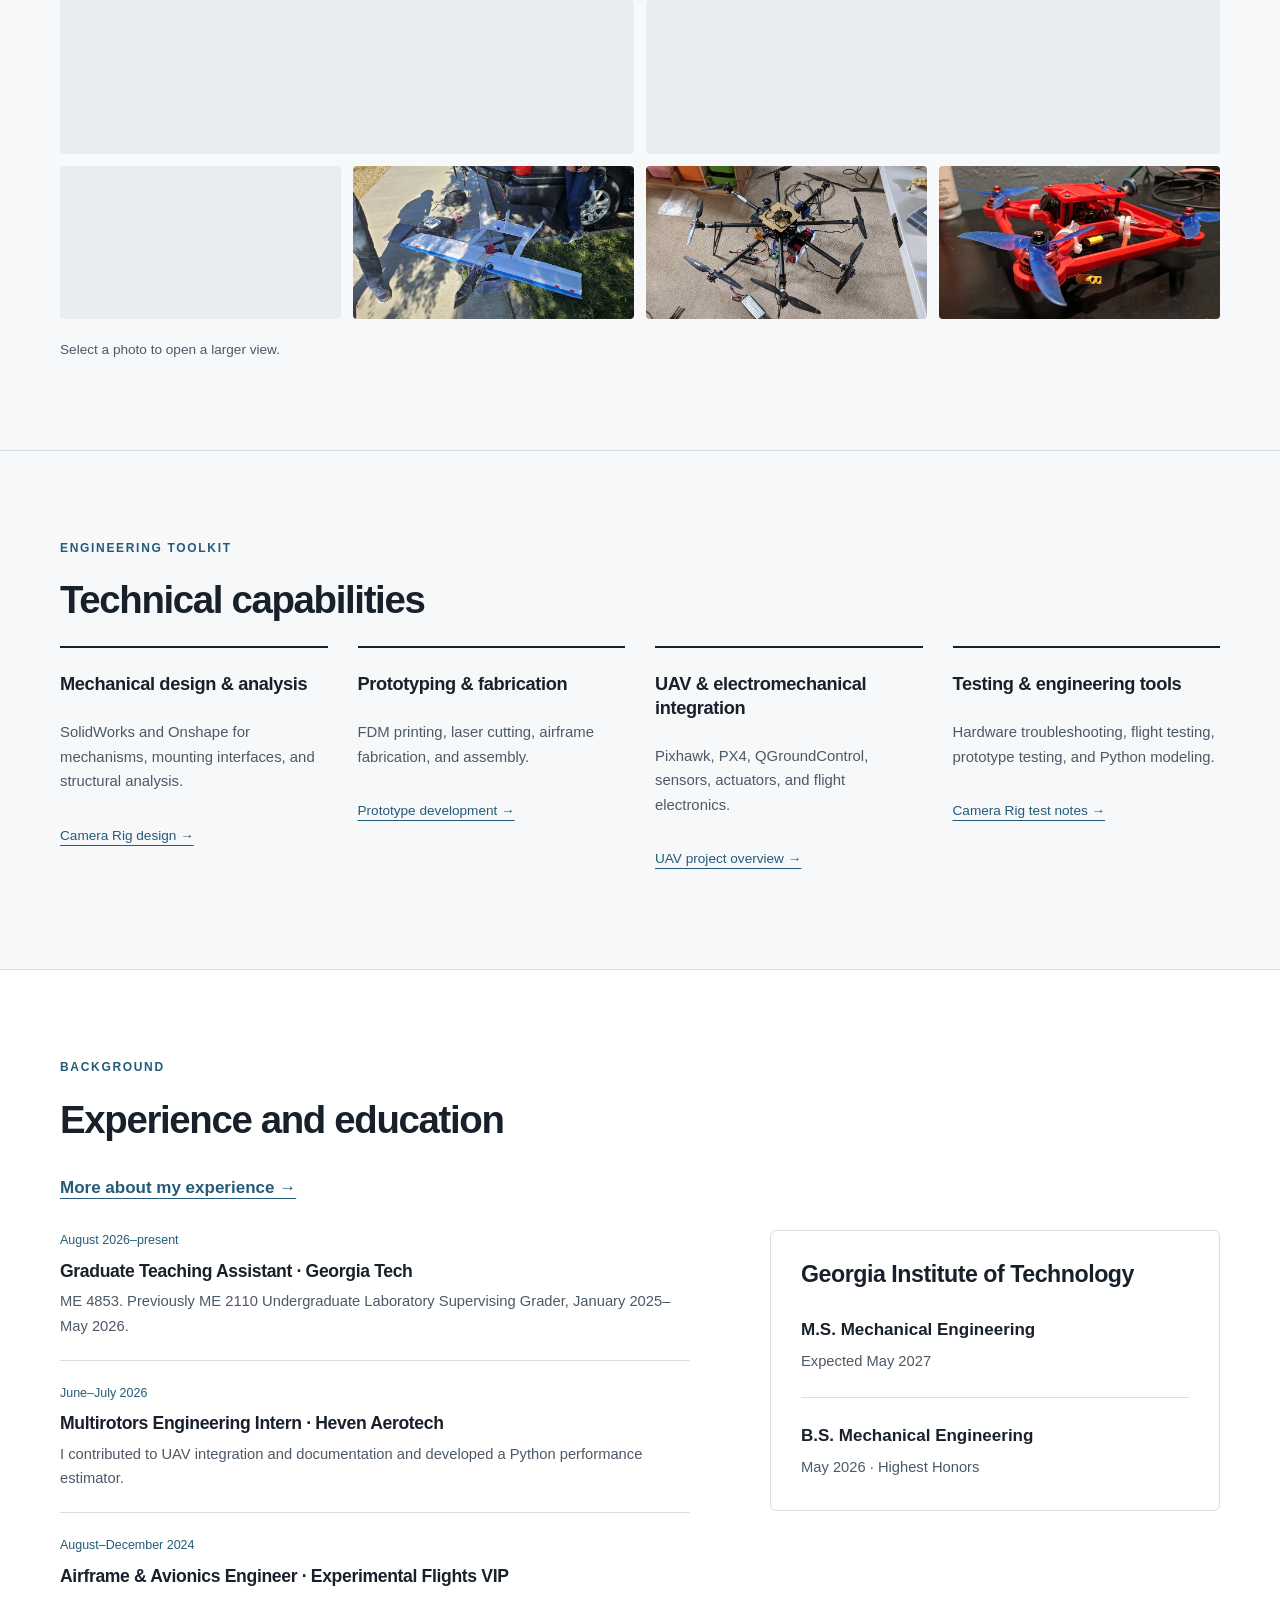
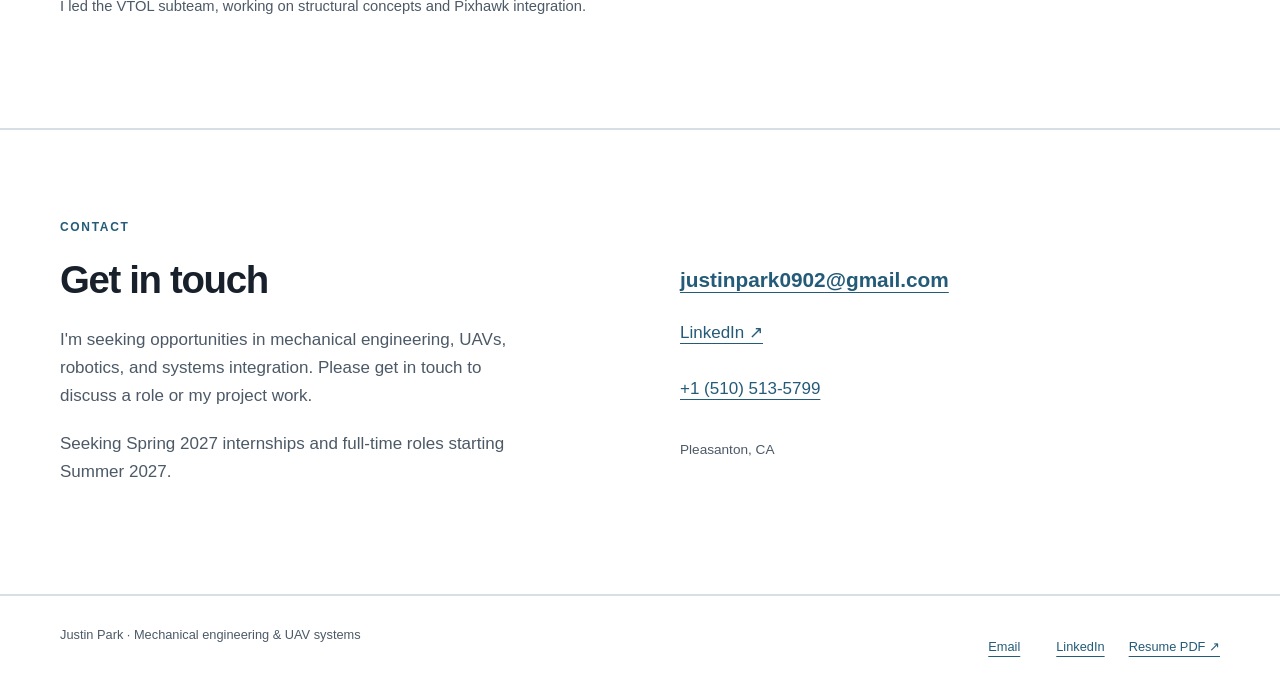
==== commit ebec79e5: "Show undergraduate degree in homepage education block" ====
--- a/website/index.html
+++ b/website/index.html
@@ -4,7 +4,7 @@
 <a class="brand" href="./" aria-label="Justin Park, home"><span class="brand-mark" aria-hidden="true">JP</span>Justin Park</a>
 <button class="nav-toggle" type="button" aria-expanded="false" aria-controls="site-navigation">Menu</button>
 <nav class="nav-links" id="site-navigation" aria-label="Main navigation"><a href="./" aria-current="page">Home</a><a href="projects/">Projects</a><a href="about/">About</a>
-<a href="assets/documents/justin-park-resume.pdf" target="_blank" rel="noopener" aria-label="Resume PDF, opens in a new tab">Resume <span aria-hidden="true">↗</span></a><a href="./#contact">Contact</a></nav></div></header><main id="main" tabindex="-1"><div class="container hero"><div><span class="eyebrow">Justin Park / Engineering portfolio</span><p class="headline">Mechanical Engineer | UAV Systems | Robotics | Systems Integration</p><h1>Mechanical design and UAV systems.</h1><p class="intro">I'm pursuing my M.S. in Mechanical Engineering at Georgia Tech, with a focus on UAVs, robotics, and systems integration. My work combines mechanical design, fabrication, and testing of electromechanical hardware.</p><div class="actions"><a class="button" href="projects/">View my projects <span aria-hidden="true">&nbsp;→</span></a><a class="button secondary" href="assets/documents/justin-park-resume.pdf" download>Download resume</a></div><div class="availability"><img class="university-wordmark" src="assets/images/education/georgia-tech-wordmark.png" alt="Georgia Institute of Technology" width="1500" height="338"><strong>M.S. Mechanical Engineering · Georgia Tech</strong>Expected May 2027 · Spring 2027 internships / Summer 2027 full-time</div></div><figure class="hero-image"><img src="assets/images/camera-rig/camera-rig-hero.webp" alt="Justin Park beside the completed camera rig mounted on a quadruped robot in a hallway" width="3000" height="2434" fetchpriority="high"><figcaption><span>Quadruped camera payload</span><span>Capstone · 2025</span></figcaption></figure></div>
+<a href="assets/documents/justin-park-resume.pdf" target="_blank" rel="noopener" aria-label="Resume PDF, opens in a new tab">Resume <span aria-hidden="true">↗</span></a><a href="./#contact">Contact</a></nav></div></header><main id="main" tabindex="-1"><div class="container hero"><div><span class="eyebrow">Justin Park / Engineering portfolio</span><p class="headline">Mechanical Engineer | UAV Systems | Robotics | Systems Integration</p><h1>Mechanical design and UAV systems.</h1><p class="intro">I'm pursuing my M.S. in Mechanical Engineering at Georgia Tech, with a focus on UAVs, robotics, and systems integration. My work combines mechanical design, fabrication, and testing of electromechanical hardware.</p><div class="actions"><a class="button" href="projects/">View my projects <span aria-hidden="true">&nbsp;→</span></a><a class="button secondary" href="assets/documents/justin-park-resume.pdf" download>Download resume</a></div><div class="availability"><img class="university-wordmark" src="assets/images/education/georgia-tech-wordmark.png" alt="Georgia Institute of Technology" width="1500" height="338"><strong>M.S. Mechanical Engineering · Georgia Tech</strong>Expected May 2027<strong class="undergraduate-degree">B.S. Mechanical Engineering · Georgia Tech</strong>Graduated May 2026<p class="availability-timing">Spring 2027 internships / Summer 2027 full-time</p></div></div><figure class="hero-image"><img src="assets/images/camera-rig/camera-rig-hero.webp" alt="Justin Park beside the completed camera rig mounted on a quadruped robot in a hallway" width="3000" height="2434" fetchpriority="high"><figcaption><span>Quadruped camera payload</span><span>Capstone · 2025</span></figcaption></figure></div>
 <section class="section section-white" aria-labelledby="work-title"><div class="container"><div class="section-heading"><div><span class="eyebrow">Selected engineering work</span><h2 id="work-title">Selected projects</h2><p class="muted">Aircraft development, robotic payload design, and professional UAV integration.</p></div><a class="text-link" href="projects/">All projects →</a></div><p class="portfolio-note"><strong>Work in progress.</strong> I'm still updating this portfolio. Some projects are not yet included or fully described.</p><div class="project-grid"><article class="project-card" id="camera-rig"><div class="card-media"><img src="assets/images/camera-rig/completed-rig.webp" alt="Completed height-adjustable camera rig mounted on a Unitree quadruped robot in a hallway" loading="lazy" width="978" height="1304"></div><div class="card-content"><div class="card-context">Team capstone · Aug–Dec 2025</div><h3>Stabilized camera rig</h3><p>A height-adjustable camera payload developed by our capstone team for a quadruped robot. My contributions included concept selection, gimbal design and drawings, and structural analysis.</p><ul class="tags" aria-label="Engineering areas"><li>Mechanical design</li><li>Electromechanical integration</li><li>Validation</li></ul><div class="card-action"><a href="projects/stabilized-camera-rig/">View Camera Rig <span aria-hidden="true">→</span></a></div></div></article><article class="project-card" id="survey-aircraft"><div class="card-media"><img src="assets/images/survey-aircraft/flying-wing.webp" alt="Custom flying-wing survey aircraft on a workshop stand" loading="lazy" width="1280" height="968"></div><div class="card-content"><div class="card-context">Independent UAV development · 2024–present</div><h3>Autonomous survey aircraft</h3><p>Independent fixed-wing UAV development, including airframe fabrication, custom landing gear, Pixhawk/PX4 integration, and flight testing.</p><ul class="tags" aria-label="Engineering areas"><li>Airframe design</li><li>Avionics</li><li>Flight testing</li></ul><div class="card-action"><a href="projects/survey-aircraft/">View Survey Aircraft <span aria-hidden="true">→</span></a></div></div></article><article class="project-card" id="heven"><div class="card-media heven-logo"><img src="assets/images/heven/heven-aerotech-logo.png" alt="Heven Aerotech company logo" width="784" height="410" loading="lazy"></div><div class="card-content"><div class="card-context">Engineering internship · Jun–Jul 2026</div><h3>Heven UAV systems integration</h3><p>UAV subsystem integration, troubleshooting, and configuration documentation, alongside a Python tool I developed to estimate flight time and range.</p><ul class="tags" aria-label="Engineering areas"><li>UAV integration</li><li>Engineering software</li><li>Troubleshooting</li></ul><div class="card-action"><a href="projects/heven/">View Heven <span aria-hidden="true">→</span></a></div></div></article><article class="project-card" id="modular-quadcopter"><div class="card-media"><img src="assets/images/modular-quadcopter/completed-quad.webp" alt="Assembled quadcopter with printed components and tube arms on a table outdoors" loading="lazy" width="1280" height="960"></div><div class="card-content"><div class="card-context">Personal hardware project</div><h3>Modular quadcopter</h3><p>A custom quadcopter with modular printed components and tube arms. I designed the frame, integrated the electronics, and configured PX4.</p><ul class="tags" aria-label="Engineering areas"><li>Prototyping</li><li>PX4</li><li>Hardware integration</li></ul><div class="card-action"><a href="projects/modular-quadcopter/">View Modular Quadcopter <span aria-hidden="true">→</span></a></div></div></article></div></div></section>
 <section class="section home-collage-section" id="workshop-gallery" aria-labelledby="collage-title"><div class="container"><div class="section-heading"><div><span class="eyebrow">Workshop &amp; field</span><h2 id="collage-title">A closer look at the work.</h2><p class="muted">Aircraft, mechanisms, prototypes, and the people behind them.</p></div></div><div class="photo-collage"><figure class="collage-photo"><a href="assets/images/home-collage/reference-01.webp" target="_blank" rel="noopener" aria-label="View photo 1: Height-adjustable camera payload on a quadruped robot in a hallway (opens in a new tab)"><img src="assets/images/home-collage/reference-01.webp" alt="Height-adjustable camera payload on a quadruped robot in a hallway" width="607" height="809" loading="lazy" decoding="async"></a></figure><figure class="collage-photo"><a href="assets/images/home-collage/reference-02.webp" target="_blank" rel="noopener" aria-label="View photo 2: Camera rig and quadruped robot beside a workshop table (opens in a new tab)"><img src="assets/images/home-collage/reference-02.webp" alt="Camera rig and quadruped robot beside a workshop table" width="1280" height="960" loading="lazy" decoding="async"></a></figure><figure class="collage-photo"><a href="assets/images/home-collage/reference-03.webp" target="_blank" rel="noopener" aria-label="View photo 3: Quadruped camera rig viewed down an indoor hallway (opens in a new tab)"><img src="assets/images/home-collage/reference-03.webp" alt="Quadruped camera rig viewed down an indoor hallway" width="978" height="1304" loading="lazy" decoding="async"></a></figure><figure class="collage-photo"><a href="assets/images/home-collage/reference-04.webp" target="_blank" rel="noopener" aria-label="View photo 4: Camera and red gimbal assembly on a workbench (opens in a new tab)"><img src="assets/images/home-collage/reference-04.webp" alt="Camera and red gimbal assembly on a workbench" width="1280" height="960" loading="lazy" decoding="async"></a></figure><figure class="collage-photo"><a href="assets/images/home-collage/reference-05.webp" target="_blank" rel="noopener" aria-label="View photo 5: Flying-wing aircraft outdoors near a paved path (opens in a new tab)"><img src="assets/images/home-collage/reference-05.webp" alt="Flying-wing aircraft outdoors near a paved path" width="953" height="1270" loading="lazy" decoding="async"></a></figure><figure class="collage-photo"><a href="assets/images/home-collage/reference-06.webp" target="_blank" rel="noopener" aria-label="View photo 6: Dark foamboard survey aircraft on a paved surface (opens in a new tab)"><img src="assets/images/home-collage/reference-06.webp" alt="Dark foamboard survey aircraft on a paved surface" width="1278" height="798" loading="lazy" decoding="async"></a></figure><figure class="collage-photo"><a href="assets/images/home-collage/reference-07.webp" target="_blank" rel="noopener" aria-label="View photo 7: Foamboard aircraft and landing gear viewed from the side (opens in a new tab)"><img src="assets/images/home-collage/reference-07.webp" alt="Foamboard aircraft and landing gear viewed from the side" width="1280" height="960" loading="lazy" decoding="async"></a></figure><figure class="collage-photo"><a href="assets/images/home-collage/reference-08.webp" target="_blank" rel="noopener" aria-label="View photo 8: Survey aircraft and landing gear outdoors at sunset (opens in a new tab)"><img src="assets/images/home-collage/reference-08.webp" alt="Survey aircraft and landing gear outdoors at sunset" width="1280" height="960" loading="lazy" decoding="async"></a></figure><figure class="collage-photo"><a href="assets/images/home-collage/reference-09.webp" target="_blank" rel="noopener" aria-label="View photo 9: Conventional-tail survey aircraft resting on gravel (opens in a new tab)"><img src="assets/images/home-collage/reference-09.webp" alt="Conventional-tail survey aircraft resting on gravel" width="1280" height="960" loading="lazy" decoding="async"></a></figure><figure class="collage-photo"><a href="assets/images/home-collage/reference-10.webp" target="_blank" rel="noopener" aria-label="View photo 10: Light-colored survey aircraft beside a vehicle (opens in a new tab)"><img src="assets/images/home-collage/reference-10.webp" alt="Light-colored survey aircraft beside a vehicle" width="1280" height="960" loading="lazy" decoding="async"></a></figure><figure class="collage-photo"><a href="assets/images/home-collage/reference-11.webp" target="_blank" rel="noopener" aria-label="View photo 11: Robotics team with competition hardware outside a building (opens in a new tab)"><img src="assets/images/home-collage/reference-11.webp" alt="Robotics team with competition hardware outside a building" width="1280" height="1300" loading="lazy" decoding="async"></a></figure><figure class="collage-photo"><a href="assets/images/home-collage/reference-12.webp" target="_blank" rel="noopener" aria-label="View photo 12: Team members working around a competition robot (opens in a new tab)"><img src="assets/images/home-collage/reference-12.webp" alt="Team members working around a competition robot" width="1280" height="964" loading="lazy" decoding="async"></a></figure><figure class="collage-photo"><a href="assets/images/home-collage/reference-13.webp" target="_blank" rel="noopener" aria-label="View photo 13: Justin with a competition robot in a workshop (opens in a new tab)"><img src="assets/images/home-collage/reference-13.webp" alt="Justin with a competition robot in a workshop" width="956" height="1270" loading="lazy" decoding="async"></a></figure><figure class="collage-photo"><a href="assets/images/home-collage/reference-14.webp" target="_blank" rel="noopener" aria-label="View photo 14: Lathe in a workshop (opens in a new tab)"><img src="assets/images/home-collage/reference-14.webp" alt="Lathe in a workshop" width="1278" height="757" loading="lazy" decoding="async"></a></figure><figure class="collage-photo"><a href="assets/images/home-collage/reference-15.webp" target="_blank" rel="noopener" aria-label="View photo 15: Large multirotor aircraft on grass (opens in a new tab)"><img src="assets/images/home-collage/reference-15.webp" alt="Large multirotor aircraft on grass" width="1280" height="960" loading="lazy" decoding="async"></a></figure><figure class="collage-photo"><a href="assets/images/home-collage/reference-16.webp" target="_blank" rel="noopener" aria-label="View photo 16: AmadorUAVs exhibit and team member at an event (opens in a new tab)"><img src="assets/images/home-collage/reference-16.webp" alt="AmadorUAVs exhibit and team member at an event" width="1280" height="960" loading="lazy" decoding="async"></a></figure><figure class="collage-photo"><a href="assets/images/home-collage/reference-17.webp" target="_blank" rel="noopener" aria-label="View photo 17: Small multirotor aircraft close to the ground (opens in a new tab)"><img src="assets/images/home-collage/reference-17.webp" alt="Small multirotor aircraft close to the ground" width="1280" height="960" loading="lazy" decoding="async"></a></figure><figure class="collage-photo"><a href="assets/images/home-collage/reference-18.webp" target="_blank" rel="noopener" aria-label="View photo 18: Small quadcopter viewed from above (opens in a new tab)"><img src="assets/images/home-collage/reference-18.webp" alt="Small quadcopter viewed from above" width="1280" height="960" loading="lazy" decoding="async"></a></figure><figure class="collage-photo"><a href="assets/images/home-collage/reference-19.webp" target="_blank" rel="noopener" aria-label="View photo 19: Small multirotor aircraft on a workshop bench (opens in a new tab)"><img src="assets/images/home-collage/reference-19.webp" alt="Small multirotor aircraft on a workshop bench" width="1280" height="960" loading="lazy" decoding="async"></a></figure><figure class="collage-photo"><a href="assets/images/home-collage/reference-20.webp" target="_blank" rel="noopener" aria-label="View photo 20: Modular quadcopter assembled on an outdoor table (opens in a new tab)"><img src="assets/images/home-collage/reference-20.webp" alt="Modular quadcopter assembled on an outdoor table" width="1280" height="960" loading="lazy" decoding="async"></a></figure><figure class="collage-photo"><a href="assets/images/home-collage/reference-21.webp" target="_blank" rel="noopener" aria-label="View photo 21: Printed multirotor frame components during assembly (opens in a new tab)"><img src="assets/images/home-collage/reference-21.webp" alt="Printed multirotor frame components during assembly" width="1280" height="960" loading="lazy" decoding="async"></a></figure><figure class="collage-photo"><a href="assets/images/home-collage/reference-22.webp" target="_blank" rel="noopener" aria-label="View photo 22: Frame-analysis screenshot from the reference portfolio (opens in a new tab)"><img src="assets/images/home-collage/reference-22.webp" alt="Frame-analysis screenshot from the reference portfolio" width="1062" height="759" loading="lazy" decoding="async"></a></figure><figure class="collage-photo"><a href="assets/images/home-collage/reference-23.webp" target="_blank" rel="noopener" aria-label="View photo 23: Reinforced flying-wing aircraft in a workshop (opens in a new tab)"><img src="assets/images/home-collage/reference-23.webp" alt="Reinforced flying-wing aircraft in a workshop" width="1280" height="968" loading="lazy" decoding="async"></a></figure><figure class="collage-photo"><a href="assets/images/home-collage/reference-24.webp" target="_blank" rel="noopener" aria-label="View photo 24: Robotics demonstration setup with monitor and mechanism (opens in a new tab)"><img src="assets/images/home-collage/reference-24.webp" alt="Robotics demonstration setup with monitor and mechanism" width="953" height="1270" loading="lazy" decoding="async"></a></figure><figure class="collage-photo"><a href="assets/images/home-collage/reference-25.webp" target="_blank" rel="noopener" aria-label="View photo 25: Robot mechanism, wiring, and electronics during assembly (opens in a new tab)"><img src="assets/images/home-collage/reference-25.webp" alt="Robot mechanism, wiring, and electronics during assembly" width="978" height="1304" loading="lazy" decoding="async"></a></figure><figure class="collage-photo"><a href="assets/images/home-collage/reference-26.webp" target="_blank" rel="noopener" aria-label="View photo 26: Competition robot with lift and retrieval mechanisms (opens in a new tab)"><img src="assets/images/home-collage/reference-26.webp" alt="Competition robot with lift and retrieval mechanisms" width="953" height="1021" loading="lazy" decoding="async"></a></figure><figure class="collage-photo"><a href="assets/images/home-collage/reference-27.webp" target="_blank" rel="noopener" aria-label="View photo 27: Three team members beside their robot (opens in a new tab)"><img src="assets/images/home-collage/reference-27.webp" alt="Three team members beside their robot" width="452" height="354" loading="lazy" decoding="async"></a></figure><figure class="collage-photo"><a href="assets/images/home-collage/reference-28.webp" target="_blank" rel="noopener" aria-label="View photo 28: Electronics, radio controller, and laptop on a workbench (opens in a new tab)"><img src="assets/images/home-collage/reference-28.webp" alt="Electronics, radio controller, and laptop on a workbench" width="1280" height="960" loading="lazy" decoding="async"></a></figure><figure class="collage-photo"><a href="assets/images/home-collage/reference-29.webp" target="_blank" rel="noopener" aria-label="View photo 29: Red FPV quadcopter on a table (opens in a new tab)"><img src="assets/images/home-collage/reference-29.webp" alt="Red FPV quadcopter on a table" width="1280" height="960" loading="lazy" decoding="async"></a></figure><figure class="collage-photo"><a href="assets/images/home-collage/reference-30.webp" target="_blank" rel="noopener" aria-label="View photo 30: Multirotor aircraft and field equipment on grass (opens in a new tab)"><img src="assets/images/home-collage/reference-30.webp" alt="Multirotor aircraft and field equipment on grass" width="1280" height="960" loading="lazy" decoding="async"></a></figure><figure class="collage-photo"><a href="assets/images/home-collage/reference-31.webp" target="_blank" rel="noopener" aria-label="View photo 31: Close view of a multirotor frame and onboard electronics outdoors (opens in a new tab)"><img src="assets/images/home-collage/reference-31.webp" alt="Close view of a multirotor frame and onboard electronics outdoors" width="1280" height="960" loading="lazy" decoding="async"></a></figure><figure class="collage-photo"><a href="assets/images/home-collage/reference-32.webp" target="_blank" rel="noopener" aria-label="View photo 32: UAV team posing with aircraft at a field (opens in a new tab)"><img src="assets/images/home-collage/reference-32.webp" alt="UAV team posing with aircraft at a field" width="1200" height="431" loading="lazy" decoding="async"></a></figure><figure class="collage-photo"><a href="assets/images/home-collage/avionics-closeup.webp" aria-label="Enlarge image: Close view of multirotor flight electronics, receiver, and wiring"><img src="assets/images/home-collage/avionics-closeup.webp" alt="Close view of multirotor flight electronics, receiver, and wiring" width="958" height="719" loading="lazy" decoding="async"></a></figure><figure class="collage-photo"><a href="assets/images/home-collage/aircraft-field-setup.webp" aria-label="Enlarge image: Fixed-wing aircraft and flight equipment beside a vehicle outdoors"><img src="assets/images/home-collage/aircraft-field-setup.webp" alt="Fixed-wing aircraft and flight equipment beside a vehicle outdoors" width="958" height="719" loading="lazy" decoding="async"></a></figure><figure class="collage-photo"><a href="assets/images/home-collage/multirotor-assembly.webp" aria-label="Enlarge image: Large multirotor with exposed electronics and batteries during assembly"><img src="assets/images/home-collage/multirotor-assembly.webp" alt="Large multirotor with exposed electronics and batteries during assembly" width="958" height="719" loading="lazy" decoding="async"></a></figure><figure class="collage-photo"><a href="assets/images/home-collage/printed-quadcopter.webp" aria-label="Enlarge image: Red printed quadcopter frame with blue propellers on a workbench"><img src="assets/images/home-collage/printed-quadcopter.webp" alt="Red printed quadcopter frame with blue propellers on a workbench" width="958" height="719" loading="lazy" decoding="async"></a></figure></div><p class="collage-note">Select a photo to open a larger view.</p></div></section>
 <section class="section" aria-labelledby="capabilities-title"><div class="container"><span class="eyebrow">Engineering toolkit</span><h2 id="capabilities-title">Technical capabilities</h2><div class="capability-grid"><article><h3>Mechanical design &amp; analysis</h3><p>SolidWorks and Onshape for mechanisms, mounting interfaces, and structural analysis.</p><a href="projects/stabilized-camera-rig/#design">Camera Rig design →</a></article><article><h3>Prototyping &amp; fabrication</h3><p>FDM printing, laser cutting, airframe fabrication, and assembly.</p><a href="projects/stabilized-camera-rig/#manufacturing">Prototype development →</a></article><article><h3>UAV &amp; electromechanical integration</h3><p>Pixhawk, PX4, QGroundControl, sensors, actuators, and flight electronics.</p><a href="projects/survey-aircraft/#integration">UAV project overview →</a></article><article><h3>Testing &amp; engineering tools</h3><p>Hardware troubleshooting, flight testing, prototype testing, and Python modeling.</p><a href="projects/stabilized-camera-rig/#testing">Camera Rig test notes →</a></article></div></div></section>
--- a/website/assets/css/styles.css
+++ b/website/assets/css/styles.css
@@ -46,6 +46,8 @@
 .hero .intro{max-width:57ch;color:var(--muted);font-size:1.1rem}
 .availability{border-top:1px solid var(--line);padding-top:20px;margin-top:28px;font-size:.86rem;color:var(--muted)}
 .availability strong{display:block;color:var(--ink);font-weight:600;margin-bottom:3px}
+.availability .undergraduate-degree{margin-top:12px}
+.availability-timing{margin:12px 0 0}
 .hero-image img{width:100%;max-height:540px;object-fit:contain;background:#e6e9eb;border-radius:var(--radius)}
 .hero-image figcaption{display:flex;justify-content:space-between;gap:12px}
 .actions{display:flex;gap:12px;flex-wrap:wrap;margin-top:30px}
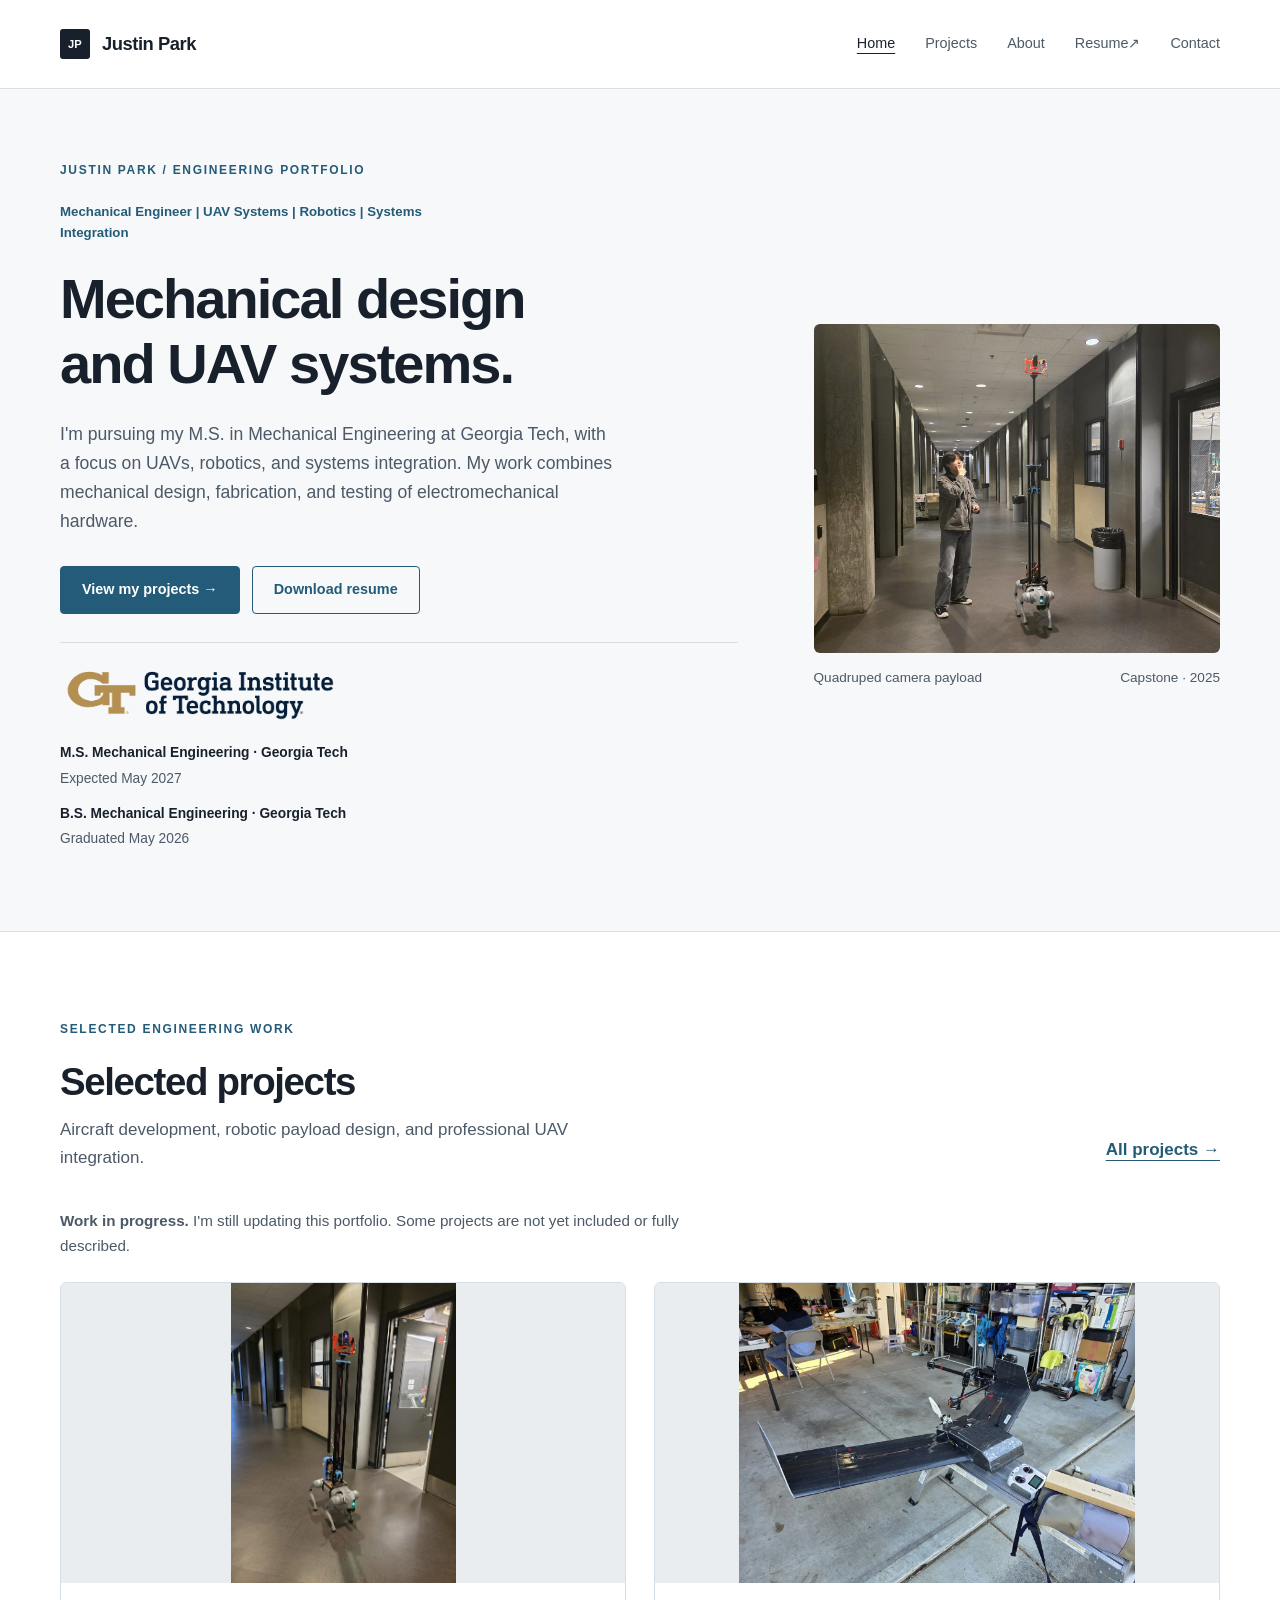
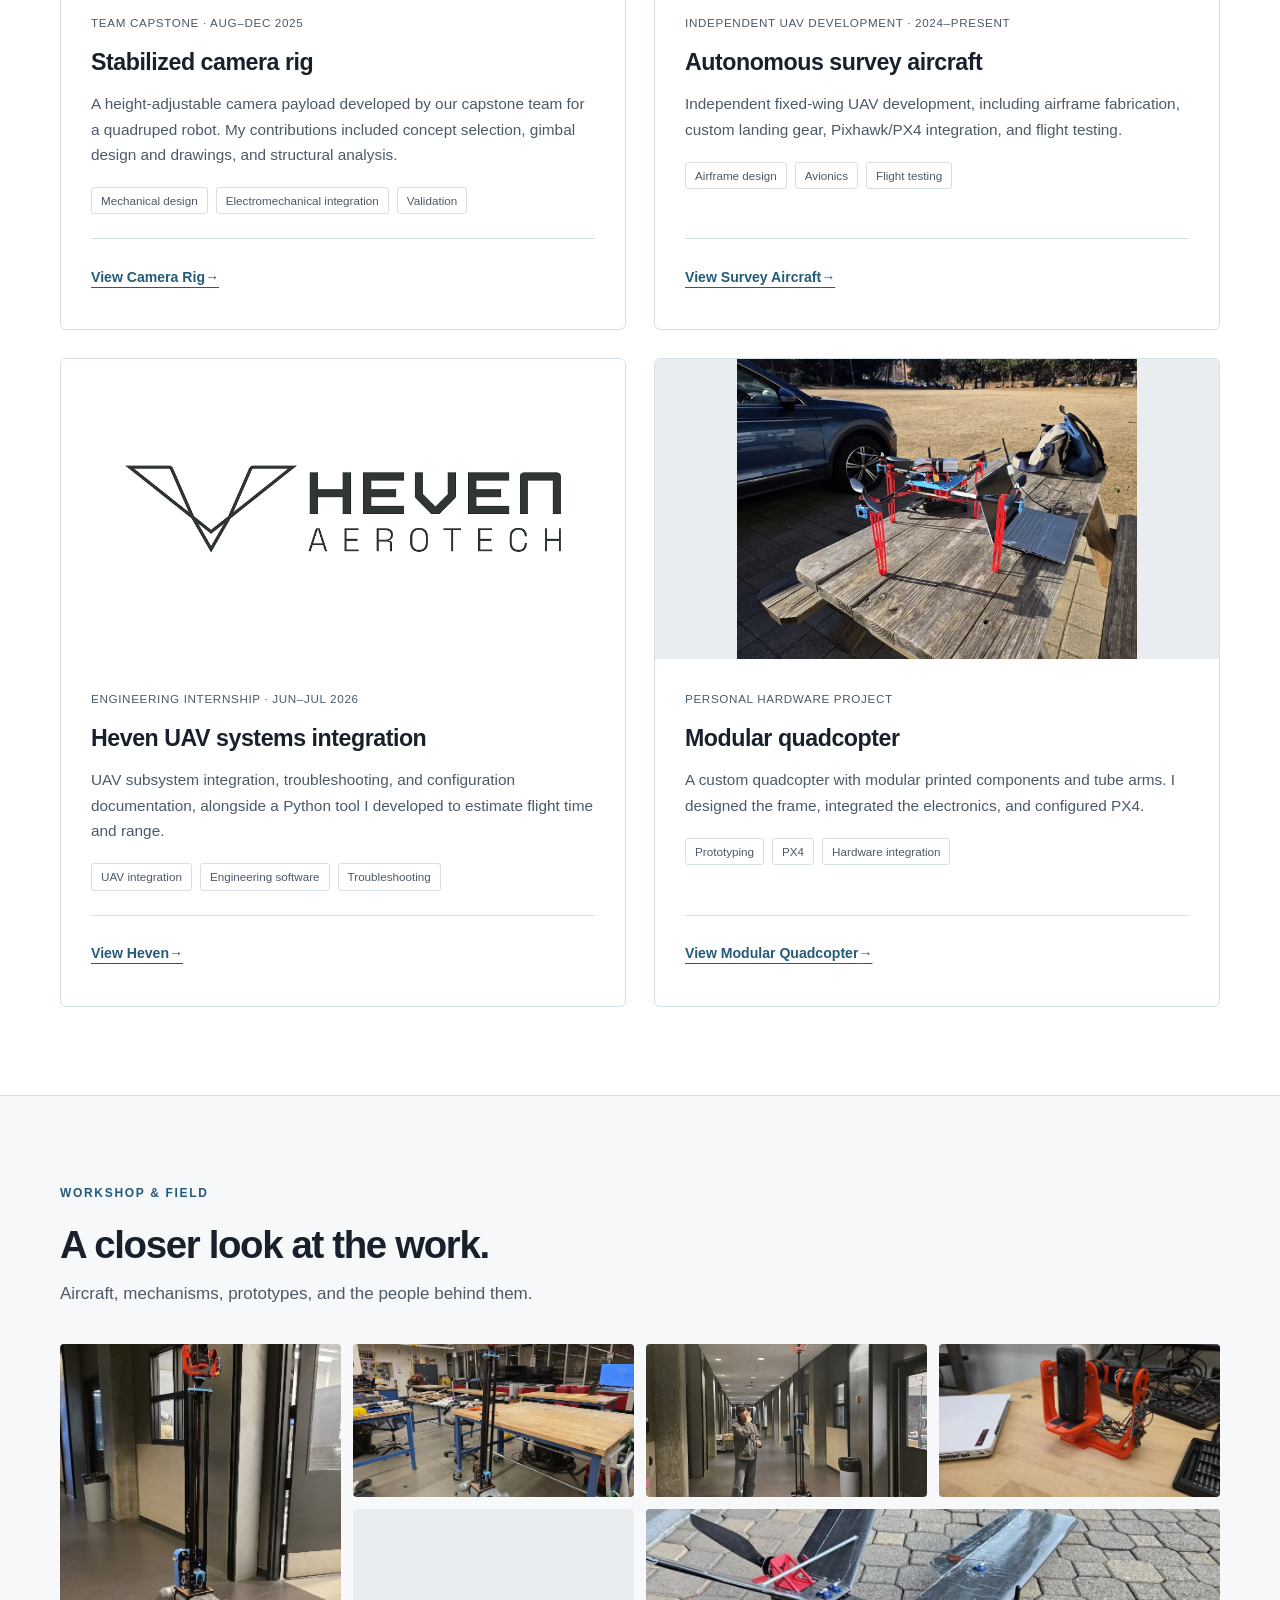
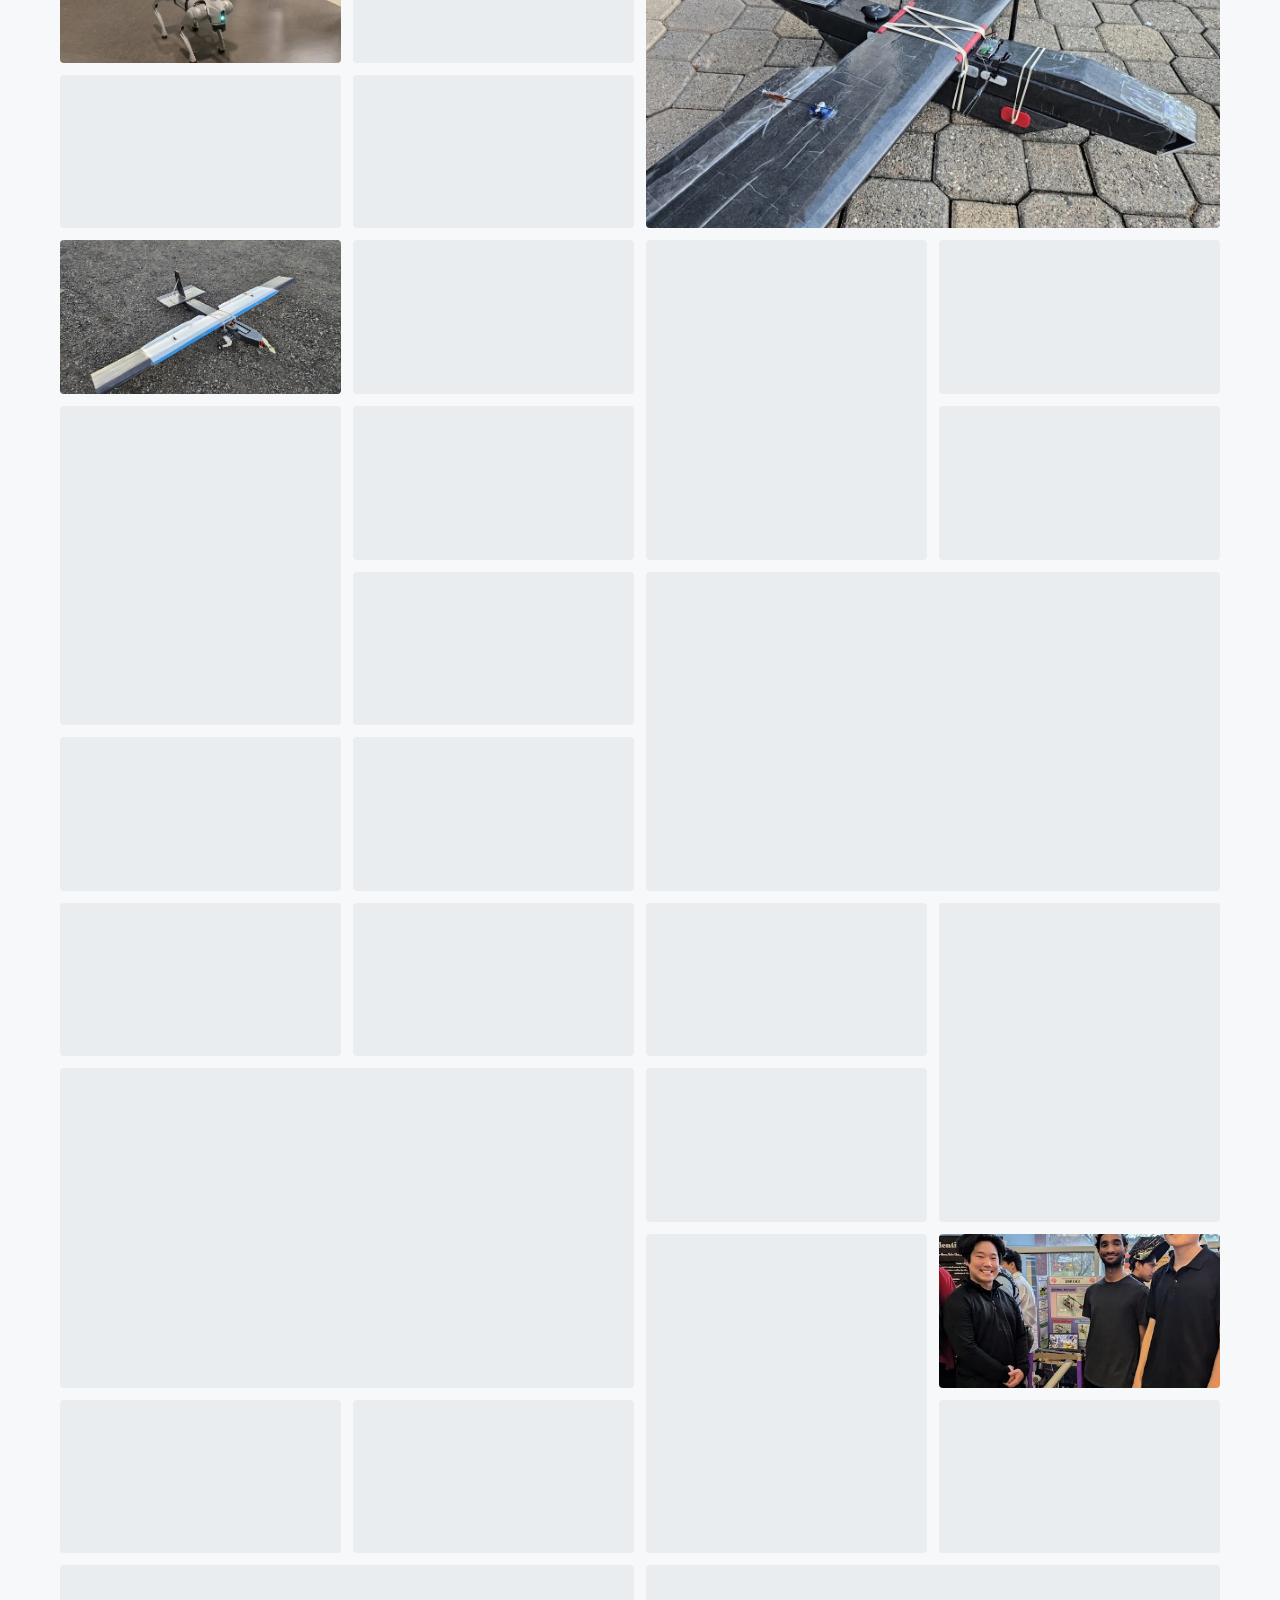
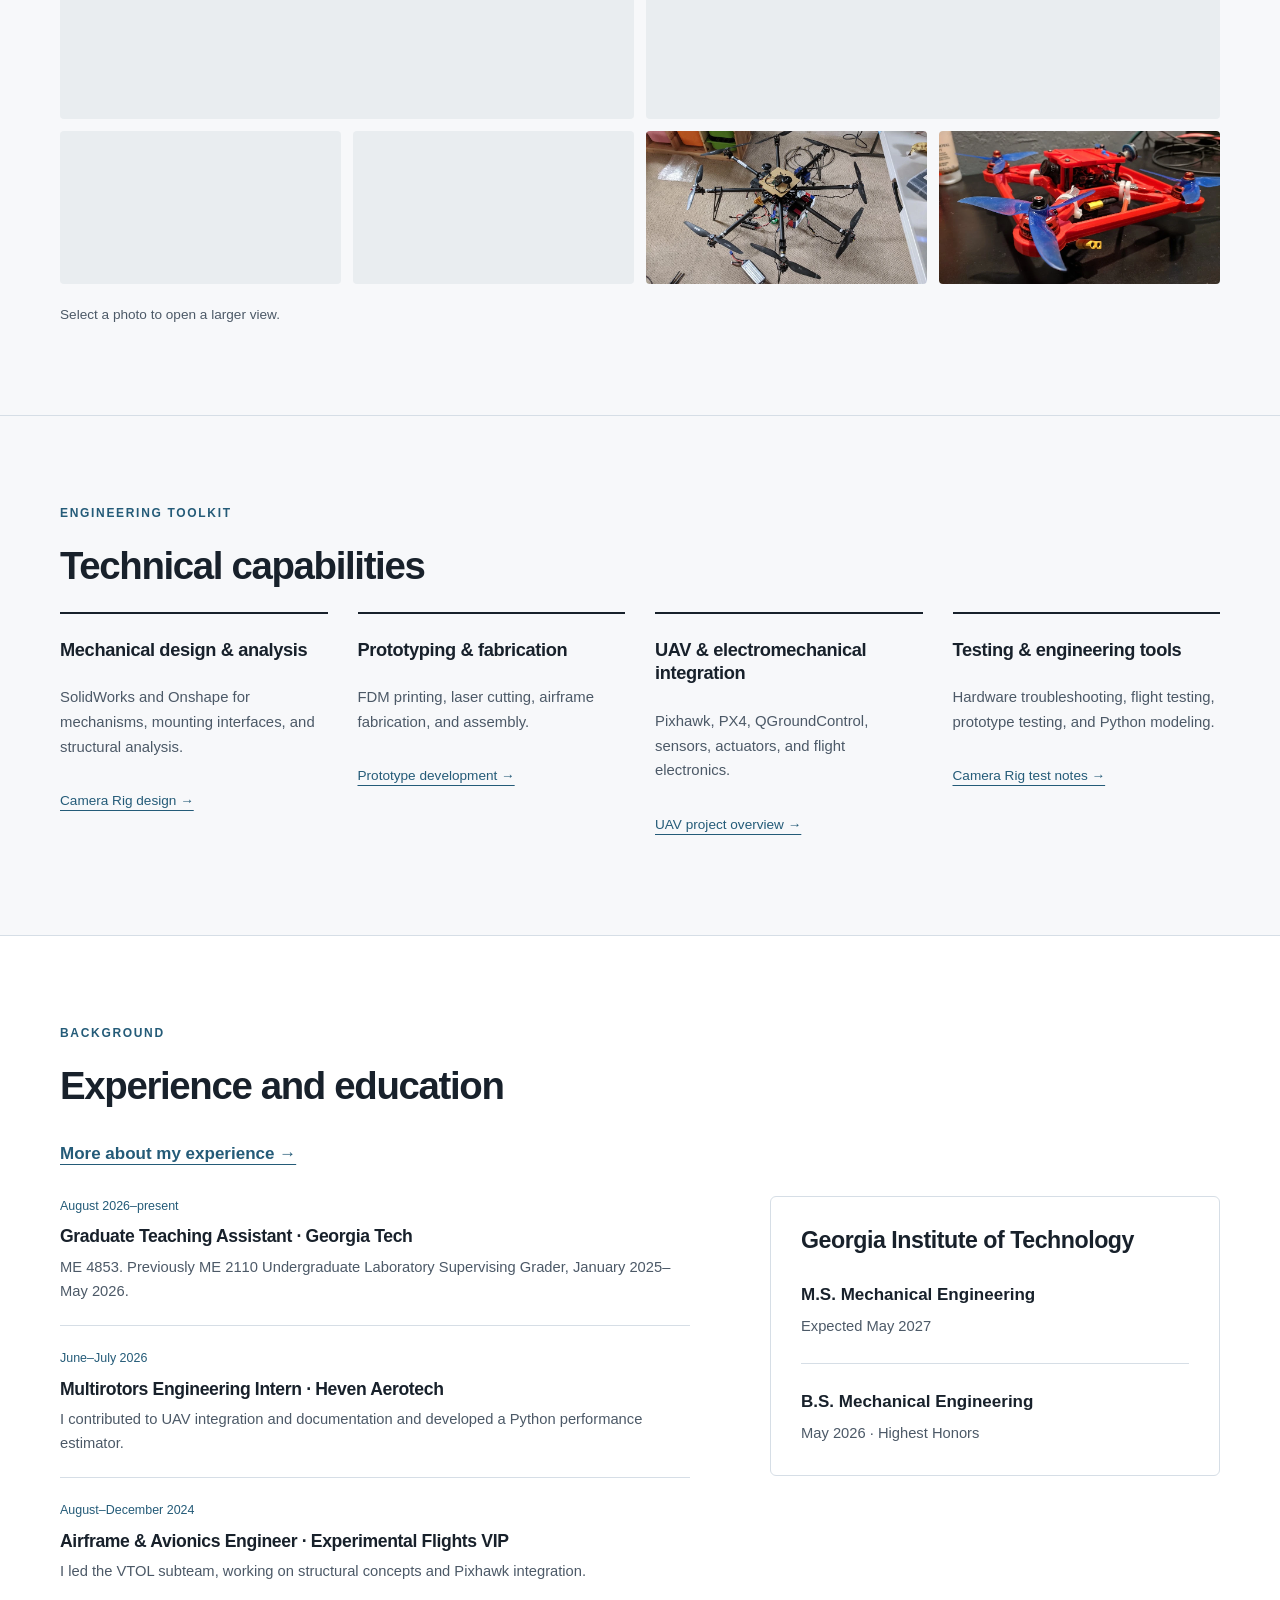
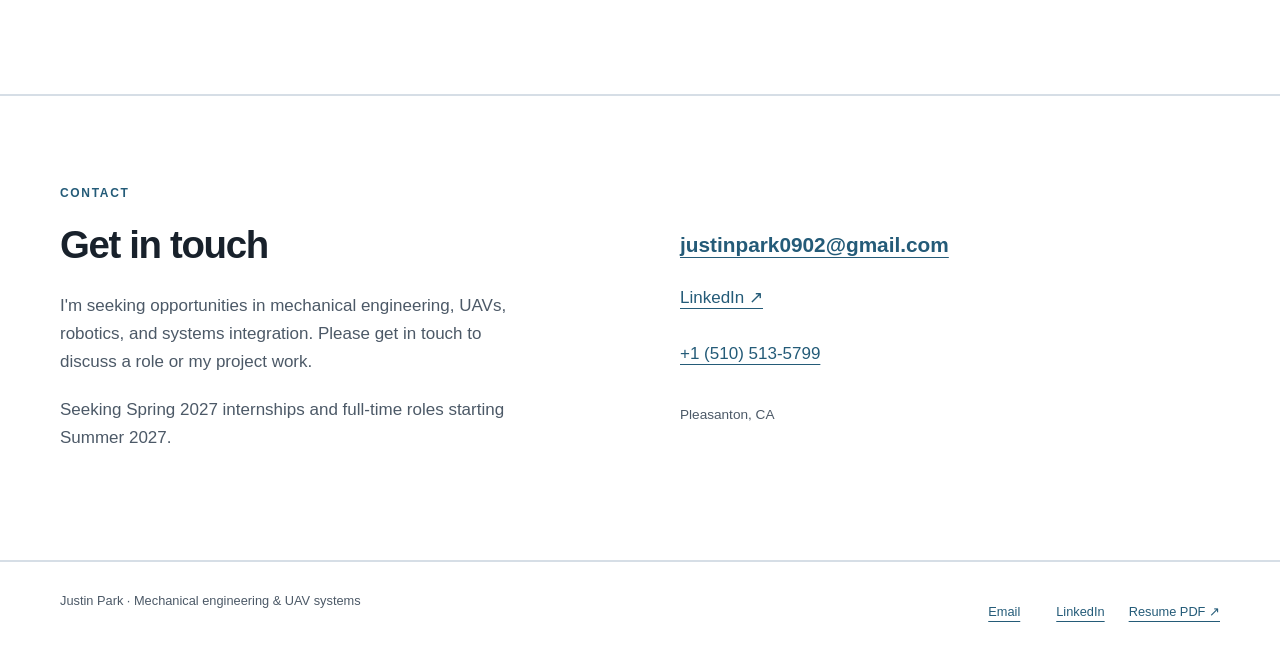
==== commit 649a9491: "Remove homepage hero availability line" ====
--- a/website/index.html
+++ b/website/index.html
@@ -4,7 +4,7 @@
 <a class="brand" href="./" aria-label="Justin Park, home"><span class="brand-mark" aria-hidden="true">JP</span>Justin Park</a>
 <button class="nav-toggle" type="button" aria-expanded="false" aria-controls="site-navigation">Menu</button>
 <nav class="nav-links" id="site-navigation" aria-label="Main navigation"><a href="./" aria-current="page">Home</a><a href="projects/">Projects</a><a href="about/">About</a>
-<a href="assets/documents/justin-park-resume.pdf" target="_blank" rel="noopener" aria-label="Resume PDF, opens in a new tab">Resume <span aria-hidden="true">↗</span></a><a href="./#contact">Contact</a></nav></div></header><main id="main" tabindex="-1"><div class="container hero"><div><span class="eyebrow">Justin Park / Engineering portfolio</span><p class="headline">Mechanical Engineer | UAV Systems | Robotics | Systems Integration</p><h1>Mechanical design and UAV systems.</h1><p class="intro">I'm pursuing my M.S. in Mechanical Engineering at Georgia Tech, with a focus on UAVs, robotics, and systems integration. My work combines mechanical design, fabrication, and testing of electromechanical hardware.</p><div class="actions"><a class="button" href="projects/">View my projects <span aria-hidden="true">&nbsp;→</span></a><a class="button secondary" href="assets/documents/justin-park-resume.pdf" download>Download resume</a></div><div class="availability"><img class="university-wordmark" src="assets/images/education/georgia-tech-wordmark.png" alt="Georgia Institute of Technology" width="1500" height="338"><strong>M.S. Mechanical Engineering · Georgia Tech</strong>Expected May 2027<strong class="undergraduate-degree">B.S. Mechanical Engineering · Georgia Tech</strong>Graduated May 2026<p class="availability-timing">Spring 2027 internships / Summer 2027 full-time</p></div></div><figure class="hero-image"><img src="assets/images/camera-rig/camera-rig-hero.webp" alt="Justin Park beside the completed camera rig mounted on a quadruped robot in a hallway" width="3000" height="2434" fetchpriority="high"><figcaption><span>Quadruped camera payload</span><span>Capstone · 2025</span></figcaption></figure></div>
+<a href="assets/documents/justin-park-resume.pdf" target="_blank" rel="noopener" aria-label="Resume PDF, opens in a new tab">Resume <span aria-hidden="true">↗</span></a><a href="./#contact">Contact</a></nav></div></header><main id="main" tabindex="-1"><div class="container hero"><div><span class="eyebrow">Justin Park / Engineering portfolio</span><p class="headline">Mechanical Engineer | UAV Systems | Robotics | Systems Integration</p><h1>Mechanical design and UAV systems.</h1><p class="intro">I'm pursuing my M.S. in Mechanical Engineering at Georgia Tech, with a focus on UAVs, robotics, and systems integration. My work combines mechanical design, fabrication, and testing of electromechanical hardware.</p><div class="actions"><a class="button" href="projects/">View my projects <span aria-hidden="true">&nbsp;→</span></a><a class="button secondary" href="assets/documents/justin-park-resume.pdf" download>Download resume</a></div><div class="availability"><img class="university-wordmark" src="assets/images/education/georgia-tech-wordmark.png" alt="Georgia Institute of Technology" width="1500" height="338"><strong>M.S. Mechanical Engineering · Georgia Tech</strong>Expected May 2027<strong class="undergraduate-degree">B.S. Mechanical Engineering · Georgia Tech</strong>Graduated May 2026</div></div><figure class="hero-image"><img src="assets/images/camera-rig/camera-rig-hero.webp" alt="Justin Park beside the completed camera rig mounted on a quadruped robot in a hallway" width="3000" height="2434" fetchpriority="high"><figcaption><span>Quadruped camera payload</span><span>Capstone · 2025</span></figcaption></figure></div>
 <section class="section section-white" aria-labelledby="work-title"><div class="container"><div class="section-heading"><div><span class="eyebrow">Selected engineering work</span><h2 id="work-title">Selected projects</h2><p class="muted">Aircraft development, robotic payload design, and professional UAV integration.</p></div><a class="text-link" href="projects/">All projects →</a></div><p class="portfolio-note"><strong>Work in progress.</strong> I'm still updating this portfolio. Some projects are not yet included or fully described.</p><div class="project-grid"><article class="project-card" id="camera-rig"><div class="card-media"><img src="assets/images/camera-rig/completed-rig.webp" alt="Completed height-adjustable camera rig mounted on a Unitree quadruped robot in a hallway" loading="lazy" width="978" height="1304"></div><div class="card-content"><div class="card-context">Team capstone · Aug–Dec 2025</div><h3>Stabilized camera rig</h3><p>A height-adjustable camera payload developed by our capstone team for a quadruped robot. My contributions included concept selection, gimbal design and drawings, and structural analysis.</p><ul class="tags" aria-label="Engineering areas"><li>Mechanical design</li><li>Electromechanical integration</li><li>Validation</li></ul><div class="card-action"><a href="projects/stabilized-camera-rig/">View Camera Rig <span aria-hidden="true">→</span></a></div></div></article><article class="project-card" id="survey-aircraft"><div class="card-media"><img src="assets/images/survey-aircraft/flying-wing.webp" alt="Custom flying-wing survey aircraft on a workshop stand" loading="lazy" width="1280" height="968"></div><div class="card-content"><div class="card-context">Independent UAV development · 2024–present</div><h3>Autonomous survey aircraft</h3><p>Independent fixed-wing UAV development, including airframe fabrication, custom landing gear, Pixhawk/PX4 integration, and flight testing.</p><ul class="tags" aria-label="Engineering areas"><li>Airframe design</li><li>Avionics</li><li>Flight testing</li></ul><div class="card-action"><a href="projects/survey-aircraft/">View Survey Aircraft <span aria-hidden="true">→</span></a></div></div></article><article class="project-card" id="heven"><div class="card-media heven-logo"><img src="assets/images/heven/heven-aerotech-logo.png" alt="Heven Aerotech company logo" width="784" height="410" loading="lazy"></div><div class="card-content"><div class="card-context">Engineering internship · Jun–Jul 2026</div><h3>Heven UAV systems integration</h3><p>UAV subsystem integration, troubleshooting, and configuration documentation, alongside a Python tool I developed to estimate flight time and range.</p><ul class="tags" aria-label="Engineering areas"><li>UAV integration</li><li>Engineering software</li><li>Troubleshooting</li></ul><div class="card-action"><a href="projects/heven/">View Heven <span aria-hidden="true">→</span></a></div></div></article><article class="project-card" id="modular-quadcopter"><div class="card-media"><img src="assets/images/modular-quadcopter/completed-quad.webp" alt="Assembled quadcopter with printed components and tube arms on a table outdoors" loading="lazy" width="1280" height="960"></div><div class="card-content"><div class="card-context">Personal hardware project</div><h3>Modular quadcopter</h3><p>A custom quadcopter with modular printed components and tube arms. I designed the frame, integrated the electronics, and configured PX4.</p><ul class="tags" aria-label="Engineering areas"><li>Prototyping</li><li>PX4</li><li>Hardware integration</li></ul><div class="card-action"><a href="projects/modular-quadcopter/">View Modular Quadcopter <span aria-hidden="true">→</span></a></div></div></article></div></div></section>
 <section class="section home-collage-section" id="workshop-gallery" aria-labelledby="collage-title"><div class="container"><div class="section-heading"><div><span class="eyebrow">Workshop &amp; field</span><h2 id="collage-title">A closer look at the work.</h2><p class="muted">Aircraft, mechanisms, prototypes, and the people behind them.</p></div></div><div class="photo-collage"><figure class="collage-photo"><a href="assets/images/home-collage/reference-01.webp" target="_blank" rel="noopener" aria-label="View photo 1: Height-adjustable camera payload on a quadruped robot in a hallway (opens in a new tab)"><img src="assets/images/home-collage/reference-01.webp" alt="Height-adjustable camera payload on a quadruped robot in a hallway" width="607" height="809" loading="lazy" decoding="async"></a></figure><figure class="collage-photo"><a href="assets/images/home-collage/reference-02.webp" target="_blank" rel="noopener" aria-label="View photo 2: Camera rig and quadruped robot beside a workshop table (opens in a new tab)"><img src="assets/images/home-collage/reference-02.webp" alt="Camera rig and quadruped robot beside a workshop table" width="1280" height="960" loading="lazy" decoding="async"></a></figure><figure class="collage-photo"><a href="assets/images/home-collage/reference-03.webp" target="_blank" rel="noopener" aria-label="View photo 3: Quadruped camera rig viewed down an indoor hallway (opens in a new tab)"><img src="assets/images/home-collage/reference-03.webp" alt="Quadruped camera rig viewed down an indoor hallway" width="978" height="1304" loading="lazy" decoding="async"></a></figure><figure class="collage-photo"><a href="assets/images/home-collage/reference-04.webp" target="_blank" rel="noopener" aria-label="View photo 4: Camera and red gimbal assembly on a workbench (opens in a new tab)"><img src="assets/images/home-collage/reference-04.webp" alt="Camera and red gimbal assembly on a workbench" width="1280" height="960" loading="lazy" decoding="async"></a></figure><figure class="collage-photo"><a href="assets/images/home-collage/reference-05.webp" target="_blank" rel="noopener" aria-label="View photo 5: Flying-wing aircraft outdoors near a paved path (opens in a new tab)"><img src="assets/images/home-collage/reference-05.webp" alt="Flying-wing aircraft outdoors near a paved path" width="953" height="1270" loading="lazy" decoding="async"></a></figure><figure class="collage-photo"><a href="assets/images/home-collage/reference-06.webp" target="_blank" rel="noopener" aria-label="View photo 6: Dark foamboard survey aircraft on a paved surface (opens in a new tab)"><img src="assets/images/home-collage/reference-06.webp" alt="Dark foamboard survey aircraft on a paved surface" width="1278" height="798" loading="lazy" decoding="async"></a></figure><figure class="collage-photo"><a href="assets/images/home-collage/reference-07.webp" target="_blank" rel="noopener" aria-label="View photo 7: Foamboard aircraft and landing gear viewed from the side (opens in a new tab)"><img src="assets/images/home-collage/reference-07.webp" alt="Foamboard aircraft and landing gear viewed from the side" width="1280" height="960" loading="lazy" decoding="async"></a></figure><figure class="collage-photo"><a href="assets/images/home-collage/reference-08.webp" target="_blank" rel="noopener" aria-label="View photo 8: Survey aircraft and landing gear outdoors at sunset (opens in a new tab)"><img src="assets/images/home-collage/reference-08.webp" alt="Survey aircraft and landing gear outdoors at sunset" width="1280" height="960" loading="lazy" decoding="async"></a></figure><figure class="collage-photo"><a href="assets/images/home-collage/reference-09.webp" target="_blank" rel="noopener" aria-label="View photo 9: Conventional-tail survey aircraft resting on gravel (opens in a new tab)"><img src="assets/images/home-collage/reference-09.webp" alt="Conventional-tail survey aircraft resting on gravel" width="1280" height="960" loading="lazy" decoding="async"></a></figure><figure class="collage-photo"><a href="assets/images/home-collage/reference-10.webp" target="_blank" rel="noopener" aria-label="View photo 10: Light-colored survey aircraft beside a vehicle (opens in a new tab)"><img src="assets/images/home-collage/reference-10.webp" alt="Light-colored survey aircraft beside a vehicle" width="1280" height="960" loading="lazy" decoding="async"></a></figure><figure class="collage-photo"><a href="assets/images/home-collage/reference-11.webp" target="_blank" rel="noopener" aria-label="View photo 11: Robotics team with competition hardware outside a building (opens in a new tab)"><img src="assets/images/home-collage/reference-11.webp" alt="Robotics team with competition hardware outside a building" width="1280" height="1300" loading="lazy" decoding="async"></a></figure><figure class="collage-photo"><a href="assets/images/home-collage/reference-12.webp" target="_blank" rel="noopener" aria-label="View photo 12: Team members working around a competition robot (opens in a new tab)"><img src="assets/images/home-collage/reference-12.webp" alt="Team members working around a competition robot" width="1280" height="964" loading="lazy" decoding="async"></a></figure><figure class="collage-photo"><a href="assets/images/home-collage/reference-13.webp" target="_blank" rel="noopener" aria-label="View photo 13: Justin with a competition robot in a workshop (opens in a new tab)"><img src="assets/images/home-collage/reference-13.webp" alt="Justin with a competition robot in a workshop" width="956" height="1270" loading="lazy" decoding="async"></a></figure><figure class="collage-photo"><a href="assets/images/home-collage/reference-14.webp" target="_blank" rel="noopener" aria-label="View photo 14: Lathe in a workshop (opens in a new tab)"><img src="assets/images/home-collage/reference-14.webp" alt="Lathe in a workshop" width="1278" height="757" loading="lazy" decoding="async"></a></figure><figure class="collage-photo"><a href="assets/images/home-collage/reference-15.webp" target="_blank" rel="noopener" aria-label="View photo 15: Large multirotor aircraft on grass (opens in a new tab)"><img src="assets/images/home-collage/reference-15.webp" alt="Large multirotor aircraft on grass" width="1280" height="960" loading="lazy" decoding="async"></a></figure><figure class="collage-photo"><a href="assets/images/home-collage/reference-16.webp" target="_blank" rel="noopener" aria-label="View photo 16: AmadorUAVs exhibit and team member at an event (opens in a new tab)"><img src="assets/images/home-collage/reference-16.webp" alt="AmadorUAVs exhibit and team member at an event" width="1280" height="960" loading="lazy" decoding="async"></a></figure><figure class="collage-photo"><a href="assets/images/home-collage/reference-17.webp" target="_blank" rel="noopener" aria-label="View photo 17: Small multirotor aircraft close to the ground (opens in a new tab)"><img src="assets/images/home-collage/reference-17.webp" alt="Small multirotor aircraft close to the ground" width="1280" height="960" loading="lazy" decoding="async"></a></figure><figure class="collage-photo"><a href="assets/images/home-collage/reference-18.webp" target="_blank" rel="noopener" aria-label="View photo 18: Small quadcopter viewed from above (opens in a new tab)"><img src="assets/images/home-collage/reference-18.webp" alt="Small quadcopter viewed from above" width="1280" height="960" loading="lazy" decoding="async"></a></figure><figure class="collage-photo"><a href="assets/images/home-collage/reference-19.webp" target="_blank" rel="noopener" aria-label="View photo 19: Small multirotor aircraft on a workshop bench (opens in a new tab)"><img src="assets/images/home-collage/reference-19.webp" alt="Small multirotor aircraft on a workshop bench" width="1280" height="960" loading="lazy" decoding="async"></a></figure><figure class="collage-photo"><a href="assets/images/home-collage/reference-20.webp" target="_blank" rel="noopener" aria-label="View photo 20: Modular quadcopter assembled on an outdoor table (opens in a new tab)"><img src="assets/images/home-collage/reference-20.webp" alt="Modular quadcopter assembled on an outdoor table" width="1280" height="960" loading="lazy" decoding="async"></a></figure><figure class="collage-photo"><a href="assets/images/home-collage/reference-21.webp" target="_blank" rel="noopener" aria-label="View photo 21: Printed multirotor frame components during assembly (opens in a new tab)"><img src="assets/images/home-collage/reference-21.webp" alt="Printed multirotor frame components during assembly" width="1280" height="960" loading="lazy" decoding="async"></a></figure><figure class="collage-photo"><a href="assets/images/home-collage/reference-22.webp" target="_blank" rel="noopener" aria-label="View photo 22: Frame-analysis screenshot from the reference portfolio (opens in a new tab)"><img src="assets/images/home-collage/reference-22.webp" alt="Frame-analysis screenshot from the reference portfolio" width="1062" height="759" loading="lazy" decoding="async"></a></figure><figure class="collage-photo"><a href="assets/images/home-collage/reference-23.webp" target="_blank" rel="noopener" aria-label="View photo 23: Reinforced flying-wing aircraft in a workshop (opens in a new tab)"><img src="assets/images/home-collage/reference-23.webp" alt="Reinforced flying-wing aircraft in a workshop" width="1280" height="968" loading="lazy" decoding="async"></a></figure><figure class="collage-photo"><a href="assets/images/home-collage/reference-24.webp" target="_blank" rel="noopener" aria-label="View photo 24: Robotics demonstration setup with monitor and mechanism (opens in a new tab)"><img src="assets/images/home-collage/reference-24.webp" alt="Robotics demonstration setup with monitor and mechanism" width="953" height="1270" loading="lazy" decoding="async"></a></figure><figure class="collage-photo"><a href="assets/images/home-collage/reference-25.webp" target="_blank" rel="noopener" aria-label="View photo 25: Robot mechanism, wiring, and electronics during assembly (opens in a new tab)"><img src="assets/images/home-collage/reference-25.webp" alt="Robot mechanism, wiring, and electronics during assembly" width="978" height="1304" loading="lazy" decoding="async"></a></figure><figure class="collage-photo"><a href="assets/images/home-collage/reference-26.webp" target="_blank" rel="noopener" aria-label="View photo 26: Competition robot with lift and retrieval mechanisms (opens in a new tab)"><img src="assets/images/home-collage/reference-26.webp" alt="Competition robot with lift and retrieval mechanisms" width="953" height="1021" loading="lazy" decoding="async"></a></figure><figure class="collage-photo"><a href="assets/images/home-collage/reference-27.webp" target="_blank" rel="noopener" aria-label="View photo 27: Three team members beside their robot (opens in a new tab)"><img src="assets/images/home-collage/reference-27.webp" alt="Three team members beside their robot" width="452" height="354" loading="lazy" decoding="async"></a></figure><figure class="collage-photo"><a href="assets/images/home-collage/reference-28.webp" target="_blank" rel="noopener" aria-label="View photo 28: Electronics, radio controller, and laptop on a workbench (opens in a new tab)"><img src="assets/images/home-collage/reference-28.webp" alt="Electronics, radio controller, and laptop on a workbench" width="1280" height="960" loading="lazy" decoding="async"></a></figure><figure class="collage-photo"><a href="assets/images/home-collage/reference-29.webp" target="_blank" rel="noopener" aria-label="View photo 29: Red FPV quadcopter on a table (opens in a new tab)"><img src="assets/images/home-collage/reference-29.webp" alt="Red FPV quadcopter on a table" width="1280" height="960" loading="lazy" decoding="async"></a></figure><figure class="collage-photo"><a href="assets/images/home-collage/reference-30.webp" target="_blank" rel="noopener" aria-label="View photo 30: Multirotor aircraft and field equipment on grass (opens in a new tab)"><img src="assets/images/home-collage/reference-30.webp" alt="Multirotor aircraft and field equipment on grass" width="1280" height="960" loading="lazy" decoding="async"></a></figure><figure class="collage-photo"><a href="assets/images/home-collage/reference-31.webp" target="_blank" rel="noopener" aria-label="View photo 31: Close view of a multirotor frame and onboard electronics outdoors (opens in a new tab)"><img src="assets/images/home-collage/reference-31.webp" alt="Close view of a multirotor frame and onboard electronics outdoors" width="1280" height="960" loading="lazy" decoding="async"></a></figure><figure class="collage-photo"><a href="assets/images/home-collage/reference-32.webp" target="_blank" rel="noopener" aria-label="View photo 32: UAV team posing with aircraft at a field (opens in a new tab)"><img src="assets/images/home-collage/reference-32.webp" alt="UAV team posing with aircraft at a field" width="1200" height="431" loading="lazy" decoding="async"></a></figure><figure class="collage-photo"><a href="assets/images/home-collage/avionics-closeup.webp" aria-label="Enlarge image: Close view of multirotor flight electronics, receiver, and wiring"><img src="assets/images/home-collage/avionics-closeup.webp" alt="Close view of multirotor flight electronics, receiver, and wiring" width="958" height="719" loading="lazy" decoding="async"></a></figure><figure class="collage-photo"><a href="assets/images/home-collage/aircraft-field-setup.webp" aria-label="Enlarge image: Fixed-wing aircraft and flight equipment beside a vehicle outdoors"><img src="assets/images/home-collage/aircraft-field-setup.webp" alt="Fixed-wing aircraft and flight equipment beside a vehicle outdoors" width="958" height="719" loading="lazy" decoding="async"></a></figure><figure class="collage-photo"><a href="assets/images/home-collage/multirotor-assembly.webp" aria-label="Enlarge image: Large multirotor with exposed electronics and batteries during assembly"><img src="assets/images/home-collage/multirotor-assembly.webp" alt="Large multirotor with exposed electronics and batteries during assembly" width="958" height="719" loading="lazy" decoding="async"></a></figure><figure class="collage-photo"><a href="assets/images/home-collage/printed-quadcopter.webp" aria-label="Enlarge image: Red printed quadcopter frame with blue propellers on a workbench"><img src="assets/images/home-collage/printed-quadcopter.webp" alt="Red printed quadcopter frame with blue propellers on a workbench" width="958" height="719" loading="lazy" decoding="async"></a></figure></div><p class="collage-note">Select a photo to open a larger view.</p></div></section>
 <section class="section" aria-labelledby="capabilities-title"><div class="container"><span class="eyebrow">Engineering toolkit</span><h2 id="capabilities-title">Technical capabilities</h2><div class="capability-grid"><article><h3>Mechanical design &amp; analysis</h3><p>SolidWorks and Onshape for mechanisms, mounting interfaces, and structural analysis.</p><a href="projects/stabilized-camera-rig/#design">Camera Rig design →</a></article><article><h3>Prototyping &amp; fabrication</h3><p>FDM printing, laser cutting, airframe fabrication, and assembly.</p><a href="projects/stabilized-camera-rig/#manufacturing">Prototype development →</a></article><article><h3>UAV &amp; electromechanical integration</h3><p>Pixhawk, PX4, QGroundControl, sensors, actuators, and flight electronics.</p><a href="projects/survey-aircraft/#integration">UAV project overview →</a></article><article><h3>Testing &amp; engineering tools</h3><p>Hardware troubleshooting, flight testing, prototype testing, and Python modeling.</p><a href="projects/stabilized-camera-rig/#testing">Camera Rig test notes →</a></article></div></div></section>
--- a/website/assets/css/styles.css
+++ b/website/assets/css/styles.css
@@ -47,7 +47,6 @@
 .availability{border-top:1px solid var(--line);padding-top:20px;margin-top:28px;font-size:.86rem;color:var(--muted)}
 .availability strong{display:block;color:var(--ink);font-weight:600;margin-bottom:3px}
 .availability .undergraduate-degree{margin-top:12px}
-.availability-timing{margin:12px 0 0}
 .hero-image img{width:100%;max-height:540px;object-fit:contain;background:#e6e9eb;border-radius:var(--radius)}
 .hero-image figcaption{display:flex;justify-content:space-between;gap:12px}
 .actions{display:flex;gap:12px;flex-wrap:wrap;margin-top:30px}
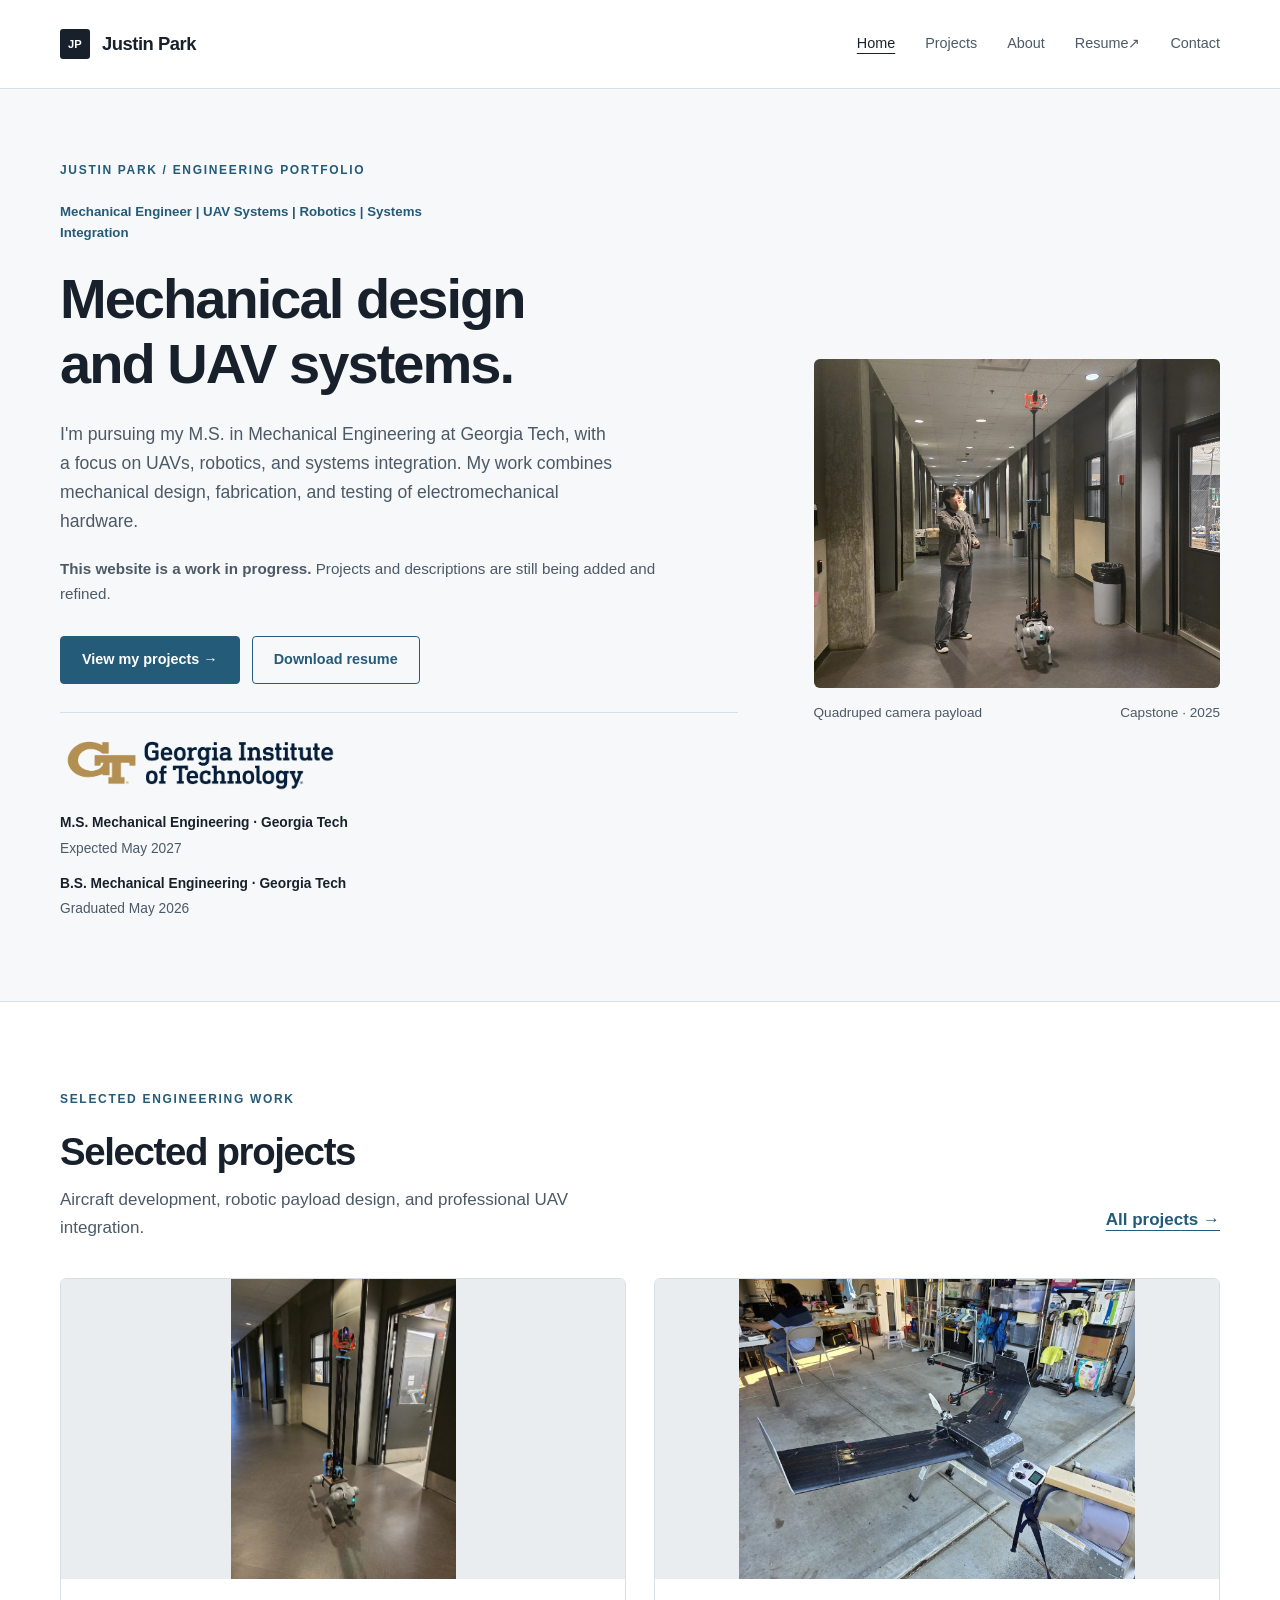
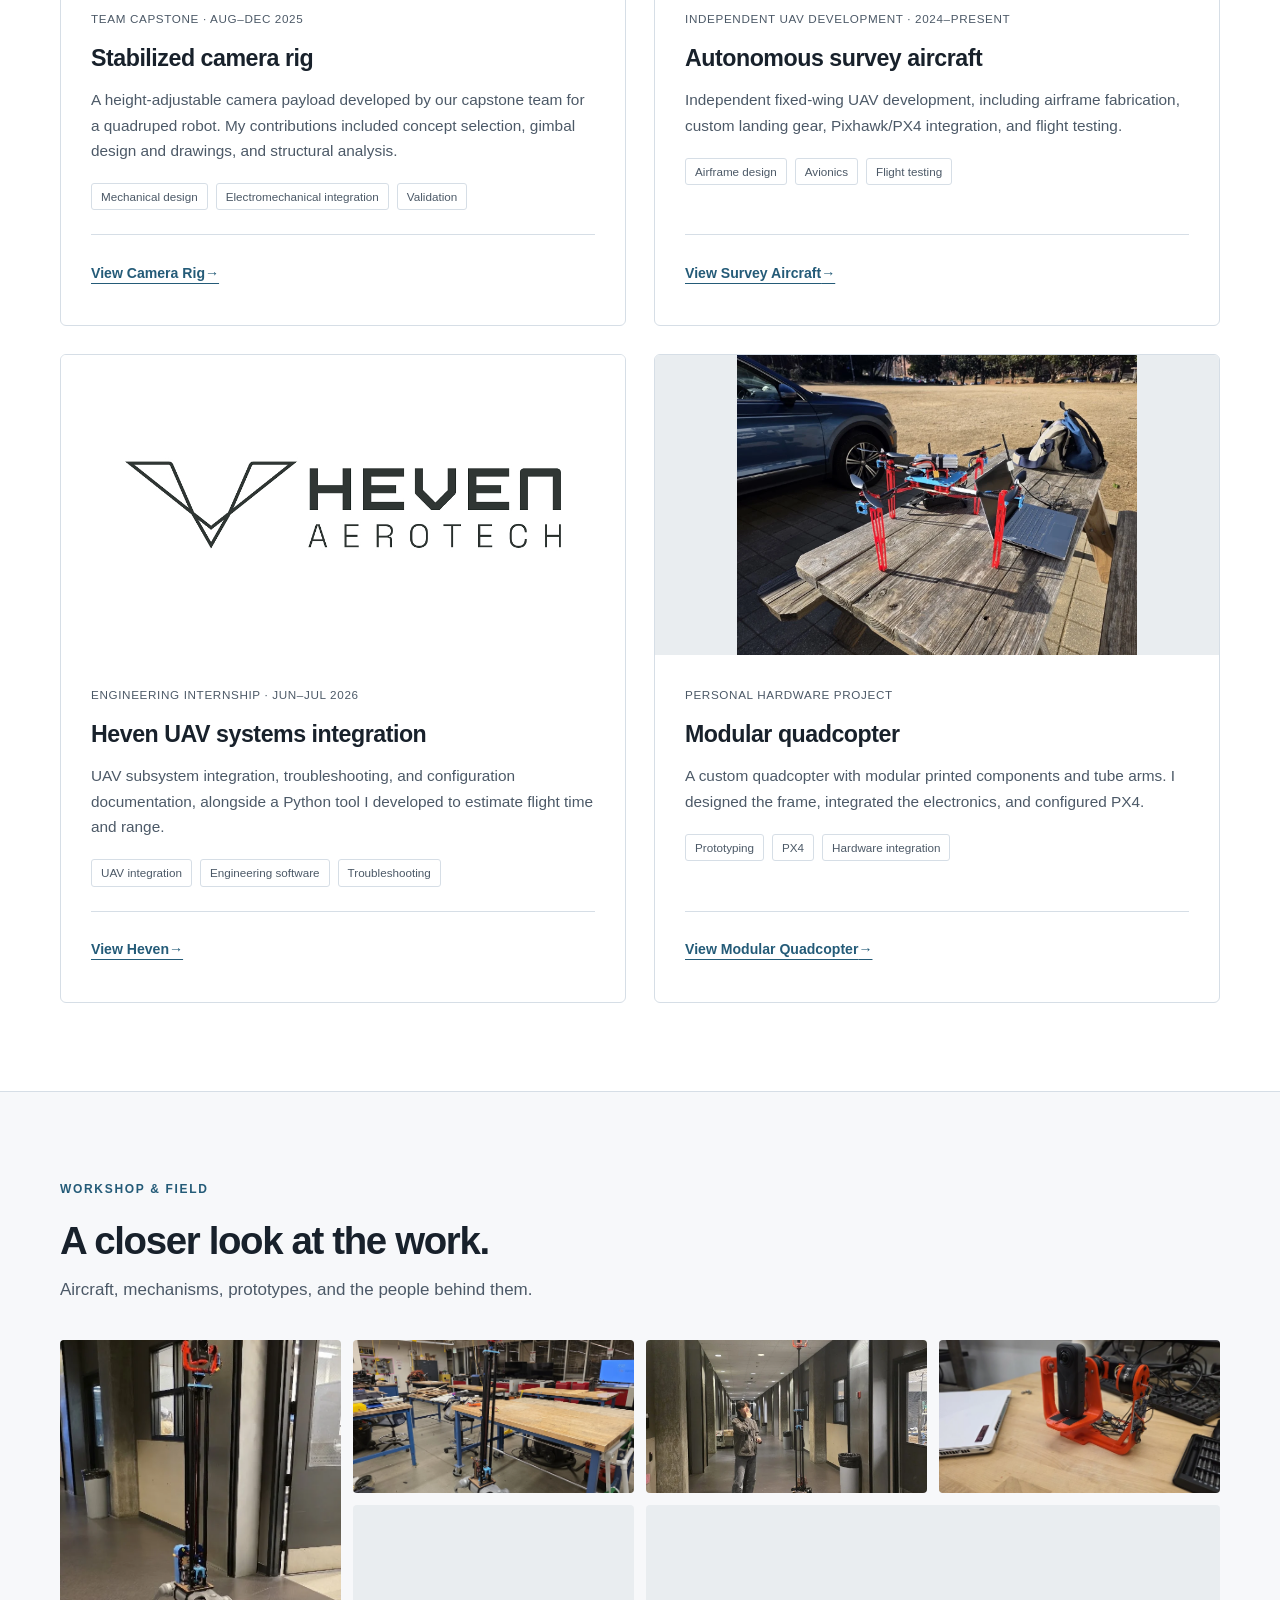
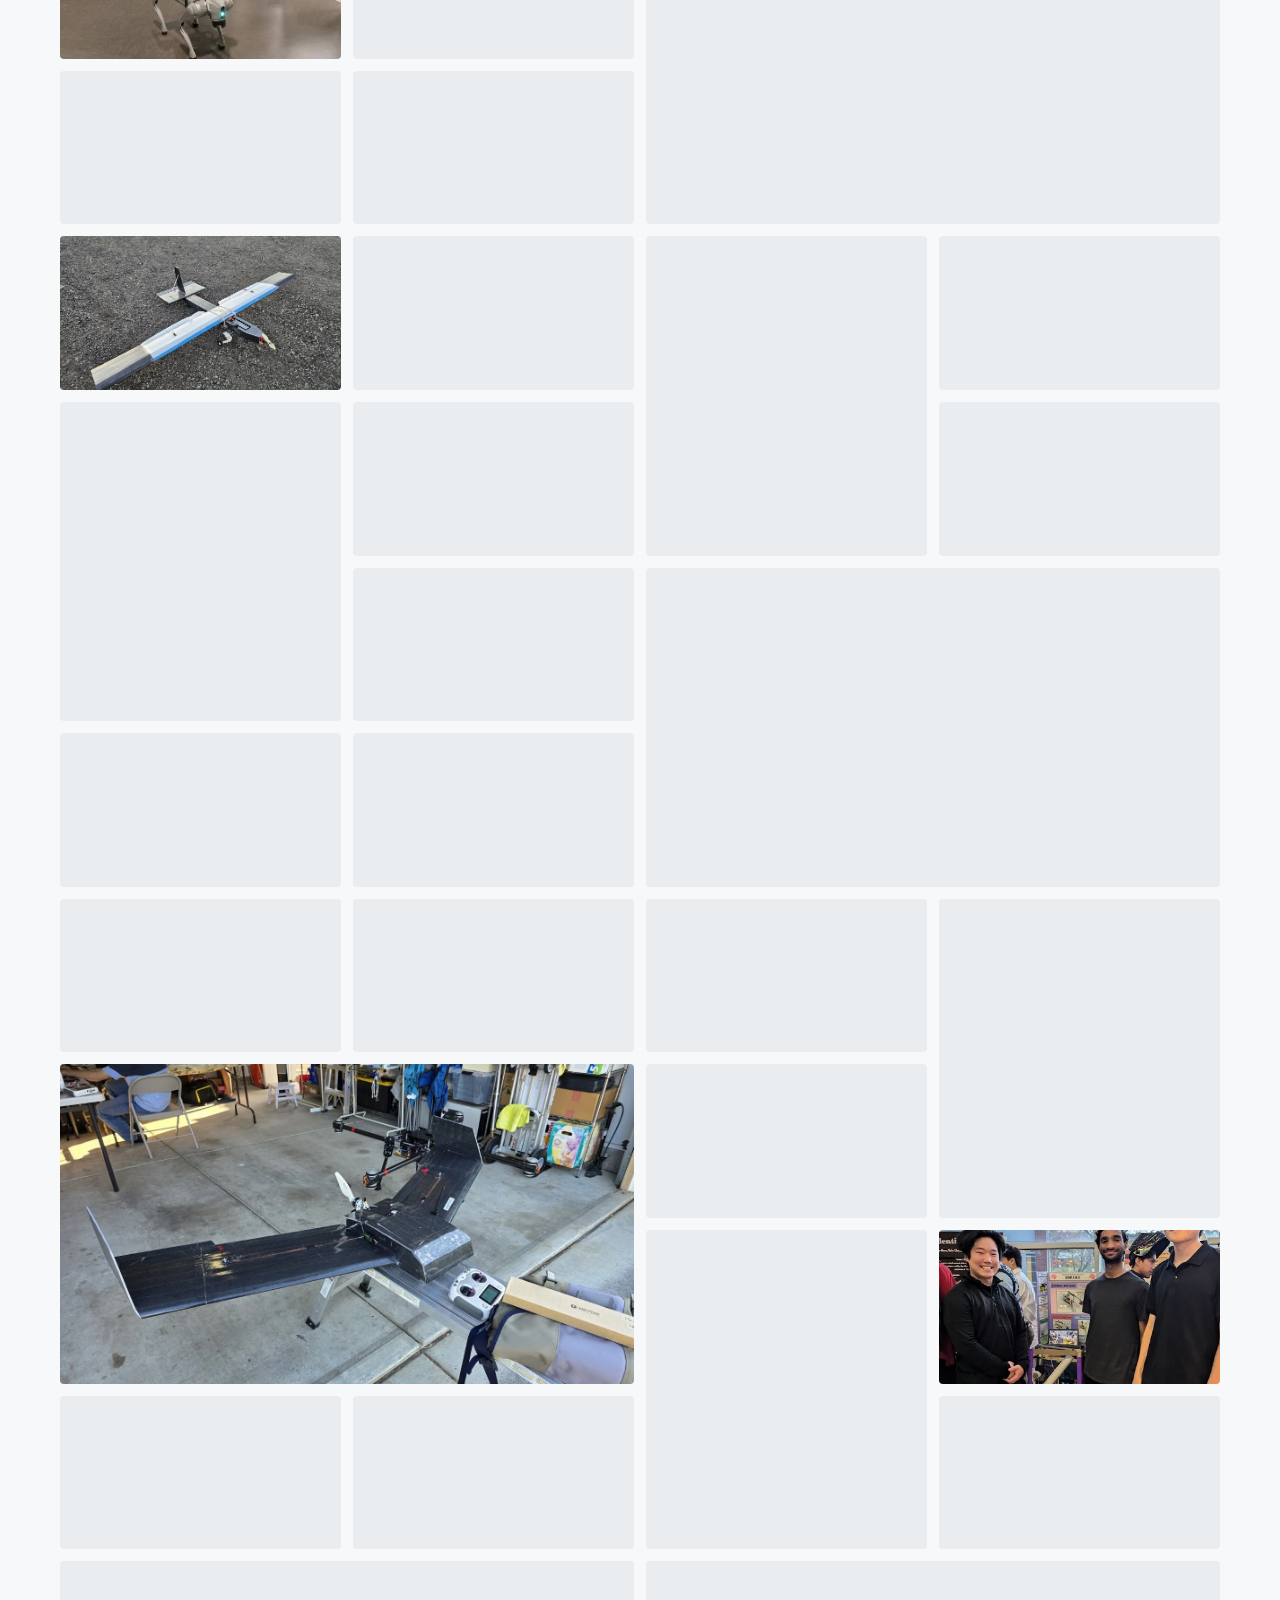
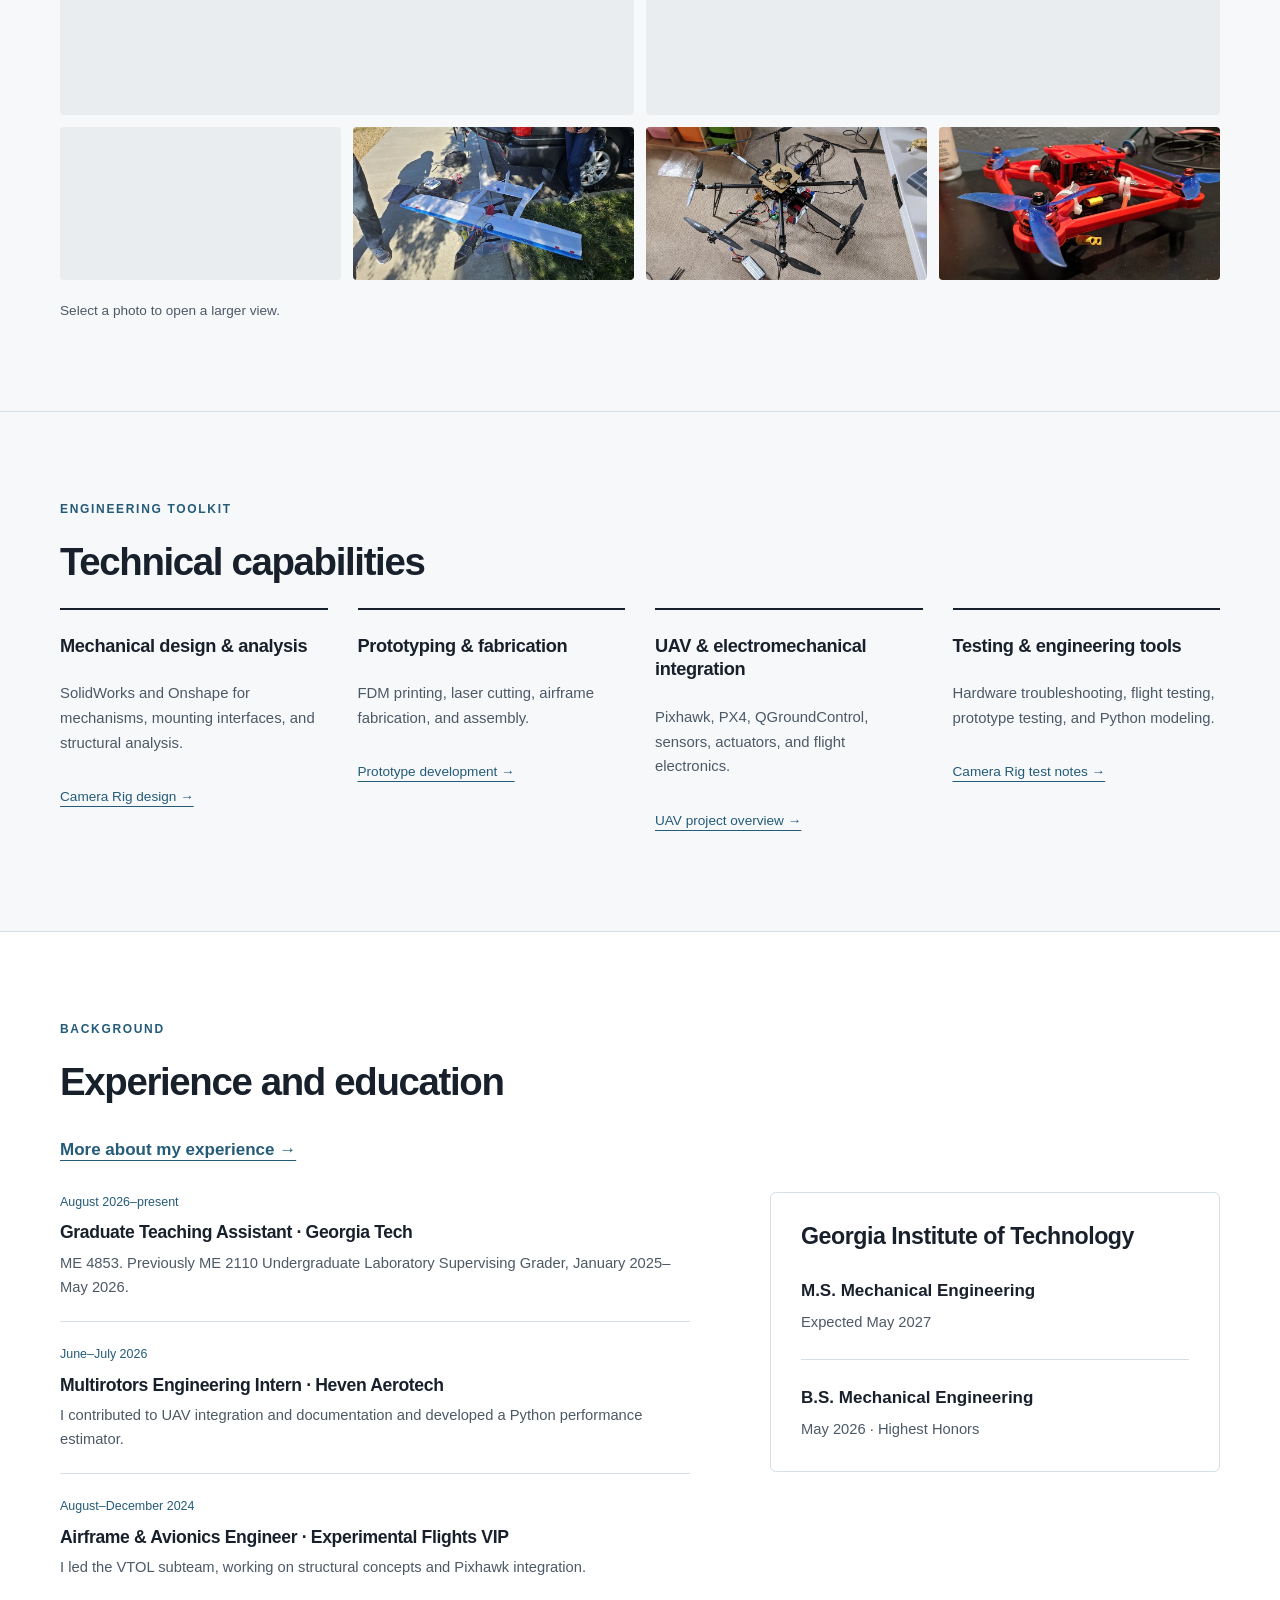
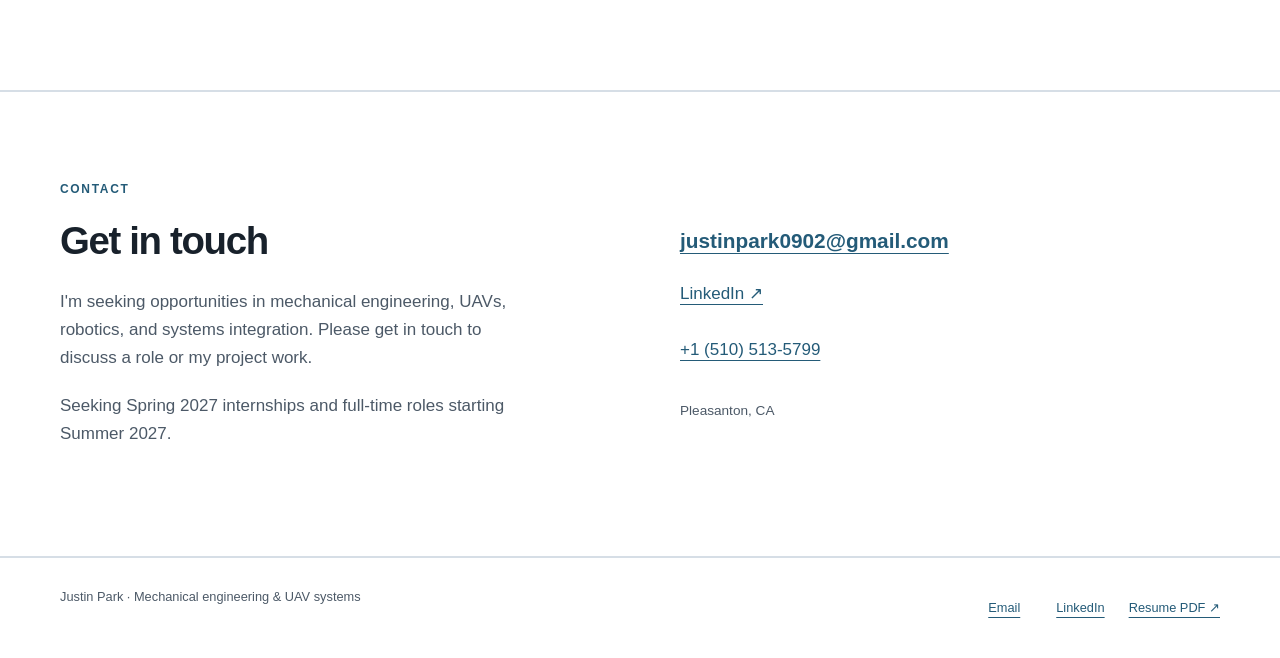
==== commit 7043c31c: "Make website work-in-progress notice prominent on homepage" ====
--- a/website/index.html
+++ b/website/index.html
@@ -4,8 +4,8 @@
 <a class="brand" href="./" aria-label="Justin Park, home"><span class="brand-mark" aria-hidden="true">JP</span>Justin Park</a>
 <button class="nav-toggle" type="button" aria-expanded="false" aria-controls="site-navigation">Menu</button>
 <nav class="nav-links" id="site-navigation" aria-label="Main navigation"><a href="./" aria-current="page">Home</a><a href="projects/">Projects</a><a href="about/">About</a>
-<a href="assets/documents/justin-park-resume.pdf" target="_blank" rel="noopener" aria-label="Resume PDF, opens in a new tab">Resume <span aria-hidden="true">↗</span></a><a href="./#contact">Contact</a></nav></div></header><main id="main" tabindex="-1"><div class="container hero"><div><span class="eyebrow">Justin Park / Engineering portfolio</span><p class="headline">Mechanical Engineer | UAV Systems | Robotics | Systems Integration</p><h1>Mechanical design and UAV systems.</h1><p class="intro">I'm pursuing my M.S. in Mechanical Engineering at Georgia Tech, with a focus on UAVs, robotics, and systems integration. My work combines mechanical design, fabrication, and testing of electromechanical hardware.</p><div class="actions"><a class="button" href="projects/">View my projects <span aria-hidden="true">&nbsp;→</span></a><a class="button secondary" href="assets/documents/justin-park-resume.pdf" download>Download resume</a></div><div class="availability"><img class="university-wordmark" src="assets/images/education/georgia-tech-wordmark.png" alt="Georgia Institute of Technology" width="1500" height="338"><strong>M.S. Mechanical Engineering · Georgia Tech</strong>Expected May 2027<strong class="undergraduate-degree">B.S. Mechanical Engineering · Georgia Tech</strong>Graduated May 2026</div></div><figure class="hero-image"><img src="assets/images/camera-rig/camera-rig-hero.webp" alt="Justin Park beside the completed camera rig mounted on a quadruped robot in a hallway" width="3000" height="2434" fetchpriority="high"><figcaption><span>Quadruped camera payload</span><span>Capstone · 2025</span></figcaption></figure></div>
-<section class="section section-white" aria-labelledby="work-title"><div class="container"><div class="section-heading"><div><span class="eyebrow">Selected engineering work</span><h2 id="work-title">Selected projects</h2><p class="muted">Aircraft development, robotic payload design, and professional UAV integration.</p></div><a class="text-link" href="projects/">All projects →</a></div><p class="portfolio-note"><strong>Work in progress.</strong> I'm still updating this portfolio. Some projects are not yet included or fully described.</p><div class="project-grid"><article class="project-card" id="camera-rig"><div class="card-media"><img src="assets/images/camera-rig/completed-rig.webp" alt="Completed height-adjustable camera rig mounted on a Unitree quadruped robot in a hallway" loading="lazy" width="978" height="1304"></div><div class="card-content"><div class="card-context">Team capstone · Aug–Dec 2025</div><h3>Stabilized camera rig</h3><p>A height-adjustable camera payload developed by our capstone team for a quadruped robot. My contributions included concept selection, gimbal design and drawings, and structural analysis.</p><ul class="tags" aria-label="Engineering areas"><li>Mechanical design</li><li>Electromechanical integration</li><li>Validation</li></ul><div class="card-action"><a href="projects/stabilized-camera-rig/">View Camera Rig <span aria-hidden="true">→</span></a></div></div></article><article class="project-card" id="survey-aircraft"><div class="card-media"><img src="assets/images/survey-aircraft/flying-wing.webp" alt="Custom flying-wing survey aircraft on a workshop stand" loading="lazy" width="1280" height="968"></div><div class="card-content"><div class="card-context">Independent UAV development · 2024–present</div><h3>Autonomous survey aircraft</h3><p>Independent fixed-wing UAV development, including airframe fabrication, custom landing gear, Pixhawk/PX4 integration, and flight testing.</p><ul class="tags" aria-label="Engineering areas"><li>Airframe design</li><li>Avionics</li><li>Flight testing</li></ul><div class="card-action"><a href="projects/survey-aircraft/">View Survey Aircraft <span aria-hidden="true">→</span></a></div></div></article><article class="project-card" id="heven"><div class="card-media heven-logo"><img src="assets/images/heven/heven-aerotech-logo.png" alt="Heven Aerotech company logo" width="784" height="410" loading="lazy"></div><div class="card-content"><div class="card-context">Engineering internship · Jun–Jul 2026</div><h3>Heven UAV systems integration</h3><p>UAV subsystem integration, troubleshooting, and configuration documentation, alongside a Python tool I developed to estimate flight time and range.</p><ul class="tags" aria-label="Engineering areas"><li>UAV integration</li><li>Engineering software</li><li>Troubleshooting</li></ul><div class="card-action"><a href="projects/heven/">View Heven <span aria-hidden="true">→</span></a></div></div></article><article class="project-card" id="modular-quadcopter"><div class="card-media"><img src="assets/images/modular-quadcopter/completed-quad.webp" alt="Assembled quadcopter with printed components and tube arms on a table outdoors" loading="lazy" width="1280" height="960"></div><div class="card-content"><div class="card-context">Personal hardware project</div><h3>Modular quadcopter</h3><p>A custom quadcopter with modular printed components and tube arms. I designed the frame, integrated the electronics, and configured PX4.</p><ul class="tags" aria-label="Engineering areas"><li>Prototyping</li><li>PX4</li><li>Hardware integration</li></ul><div class="card-action"><a href="projects/modular-quadcopter/">View Modular Quadcopter <span aria-hidden="true">→</span></a></div></div></article></div></div></section>
+<a href="assets/documents/justin-park-resume.pdf" target="_blank" rel="noopener" aria-label="Resume PDF, opens in a new tab">Resume <span aria-hidden="true">↗</span></a><a href="./#contact">Contact</a></nav></div></header><main id="main" tabindex="-1"><div class="container hero"><div><span class="eyebrow">Justin Park / Engineering portfolio</span><p class="headline">Mechanical Engineer | UAV Systems | Robotics | Systems Integration</p><h1>Mechanical design and UAV systems.</h1><p class="intro">I'm pursuing my M.S. in Mechanical Engineering at Georgia Tech, with a focus on UAVs, robotics, and systems integration. My work combines mechanical design, fabrication, and testing of electromechanical hardware.</p><p class="portfolio-note"><strong>This website is a work in progress.</strong> Projects and descriptions are still being added and refined.</p><div class="actions"><a class="button" href="projects/">View my projects <span aria-hidden="true">&nbsp;→</span></a><a class="button secondary" href="assets/documents/justin-park-resume.pdf" download>Download resume</a></div><div class="availability"><img class="university-wordmark" src="assets/images/education/georgia-tech-wordmark.png" alt="Georgia Institute of Technology" width="1500" height="338"><strong>M.S. Mechanical Engineering · Georgia Tech</strong>Expected May 2027<strong class="undergraduate-degree">B.S. Mechanical Engineering · Georgia Tech</strong>Graduated May 2026</div></div><figure class="hero-image"><img src="assets/images/camera-rig/camera-rig-hero.webp" alt="Justin Park beside the completed camera rig mounted on a quadruped robot in a hallway" width="3000" height="2434" fetchpriority="high"><figcaption><span>Quadruped camera payload</span><span>Capstone · 2025</span></figcaption></figure></div>
+<section class="section section-white" aria-labelledby="work-title"><div class="container"><div class="section-heading"><div><span class="eyebrow">Selected engineering work</span><h2 id="work-title">Selected projects</h2><p class="muted">Aircraft development, robotic payload design, and professional UAV integration.</p></div><a class="text-link" href="projects/">All projects →</a></div><div class="project-grid"><article class="project-card" id="camera-rig"><div class="card-media"><img src="assets/images/camera-rig/completed-rig.webp" alt="Completed height-adjustable camera rig mounted on a Unitree quadruped robot in a hallway" loading="lazy" width="978" height="1304"></div><div class="card-content"><div class="card-context">Team capstone · Aug–Dec 2025</div><h3>Stabilized camera rig</h3><p>A height-adjustable camera payload developed by our capstone team for a quadruped robot. My contributions included concept selection, gimbal design and drawings, and structural analysis.</p><ul class="tags" aria-label="Engineering areas"><li>Mechanical design</li><li>Electromechanical integration</li><li>Validation</li></ul><div class="card-action"><a href="projects/stabilized-camera-rig/">View Camera Rig <span aria-hidden="true">→</span></a></div></div></article><article class="project-card" id="survey-aircraft"><div class="card-media"><img src="assets/images/survey-aircraft/flying-wing.webp" alt="Custom flying-wing survey aircraft on a workshop stand" loading="lazy" width="1280" height="968"></div><div class="card-content"><div class="card-context">Independent UAV development · 2024–present</div><h3>Autonomous survey aircraft</h3><p>Independent fixed-wing UAV development, including airframe fabrication, custom landing gear, Pixhawk/PX4 integration, and flight testing.</p><ul class="tags" aria-label="Engineering areas"><li>Airframe design</li><li>Avionics</li><li>Flight testing</li></ul><div class="card-action"><a href="projects/survey-aircraft/">View Survey Aircraft <span aria-hidden="true">→</span></a></div></div></article><article class="project-card" id="heven"><div class="card-media heven-logo"><img src="assets/images/heven/heven-aerotech-logo.png" alt="Heven Aerotech company logo" width="784" height="410" loading="lazy"></div><div class="card-content"><div class="card-context">Engineering internship · Jun–Jul 2026</div><h3>Heven UAV systems integration</h3><p>UAV subsystem integration, troubleshooting, and configuration documentation, alongside a Python tool I developed to estimate flight time and range.</p><ul class="tags" aria-label="Engineering areas"><li>UAV integration</li><li>Engineering software</li><li>Troubleshooting</li></ul><div class="card-action"><a href="projects/heven/">View Heven <span aria-hidden="true">→</span></a></div></div></article><article class="project-card" id="modular-quadcopter"><div class="card-media"><img src="assets/images/modular-quadcopter/completed-quad.webp" alt="Assembled quadcopter with printed components and tube arms on a table outdoors" loading="lazy" width="1280" height="960"></div><div class="card-content"><div class="card-context">Personal hardware project</div><h3>Modular quadcopter</h3><p>A custom quadcopter with modular printed components and tube arms. I designed the frame, integrated the electronics, and configured PX4.</p><ul class="tags" aria-label="Engineering areas"><li>Prototyping</li><li>PX4</li><li>Hardware integration</li></ul><div class="card-action"><a href="projects/modular-quadcopter/">View Modular Quadcopter <span aria-hidden="true">→</span></a></div></div></article></div></div></section>
 <section class="section home-collage-section" id="workshop-gallery" aria-labelledby="collage-title"><div class="container"><div class="section-heading"><div><span class="eyebrow">Workshop &amp; field</span><h2 id="collage-title">A closer look at the work.</h2><p class="muted">Aircraft, mechanisms, prototypes, and the people behind them.</p></div></div><div class="photo-collage"><figure class="collage-photo"><a href="assets/images/home-collage/reference-01.webp" target="_blank" rel="noopener" aria-label="View photo 1: Height-adjustable camera payload on a quadruped robot in a hallway (opens in a new tab)"><img src="assets/images/home-collage/reference-01.webp" alt="Height-adjustable camera payload on a quadruped robot in a hallway" width="607" height="809" loading="lazy" decoding="async"></a></figure><figure class="collage-photo"><a href="assets/images/home-collage/reference-02.webp" target="_blank" rel="noopener" aria-label="View photo 2: Camera rig and quadruped robot beside a workshop table (opens in a new tab)"><img src="assets/images/home-collage/reference-02.webp" alt="Camera rig and quadruped robot beside a workshop table" width="1280" height="960" loading="lazy" decoding="async"></a></figure><figure class="collage-photo"><a href="assets/images/home-collage/reference-03.webp" target="_blank" rel="noopener" aria-label="View photo 3: Quadruped camera rig viewed down an indoor hallway (opens in a new tab)"><img src="assets/images/home-collage/reference-03.webp" alt="Quadruped camera rig viewed down an indoor hallway" width="978" height="1304" loading="lazy" decoding="async"></a></figure><figure class="collage-photo"><a href="assets/images/home-collage/reference-04.webp" target="_blank" rel="noopener" aria-label="View photo 4: Camera and red gimbal assembly on a workbench (opens in a new tab)"><img src="assets/images/home-collage/reference-04.webp" alt="Camera and red gimbal assembly on a workbench" width="1280" height="960" loading="lazy" decoding="async"></a></figure><figure class="collage-photo"><a href="assets/images/home-collage/reference-05.webp" target="_blank" rel="noopener" aria-label="View photo 5: Flying-wing aircraft outdoors near a paved path (opens in a new tab)"><img src="assets/images/home-collage/reference-05.webp" alt="Flying-wing aircraft outdoors near a paved path" width="953" height="1270" loading="lazy" decoding="async"></a></figure><figure class="collage-photo"><a href="assets/images/home-collage/reference-06.webp" target="_blank" rel="noopener" aria-label="View photo 6: Dark foamboard survey aircraft on a paved surface (opens in a new tab)"><img src="assets/images/home-collage/reference-06.webp" alt="Dark foamboard survey aircraft on a paved surface" width="1278" height="798" loading="lazy" decoding="async"></a></figure><figure class="collage-photo"><a href="assets/images/home-collage/reference-07.webp" target="_blank" rel="noopener" aria-label="View photo 7: Foamboard aircraft and landing gear viewed from the side (opens in a new tab)"><img src="assets/images/home-collage/reference-07.webp" alt="Foamboard aircraft and landing gear viewed from the side" width="1280" height="960" loading="lazy" decoding="async"></a></figure><figure class="collage-photo"><a href="assets/images/home-collage/reference-08.webp" target="_blank" rel="noopener" aria-label="View photo 8: Survey aircraft and landing gear outdoors at sunset (opens in a new tab)"><img src="assets/images/home-collage/reference-08.webp" alt="Survey aircraft and landing gear outdoors at sunset" width="1280" height="960" loading="lazy" decoding="async"></a></figure><figure class="collage-photo"><a href="assets/images/home-collage/reference-09.webp" target="_blank" rel="noopener" aria-label="View photo 9: Conventional-tail survey aircraft resting on gravel (opens in a new tab)"><img src="assets/images/home-collage/reference-09.webp" alt="Conventional-tail survey aircraft resting on gravel" width="1280" height="960" loading="lazy" decoding="async"></a></figure><figure class="collage-photo"><a href="assets/images/home-collage/reference-10.webp" target="_blank" rel="noopener" aria-label="View photo 10: Light-colored survey aircraft beside a vehicle (opens in a new tab)"><img src="assets/images/home-collage/reference-10.webp" alt="Light-colored survey aircraft beside a vehicle" width="1280" height="960" loading="lazy" decoding="async"></a></figure><figure class="collage-photo"><a href="assets/images/home-collage/reference-11.webp" target="_blank" rel="noopener" aria-label="View photo 11: Robotics team with competition hardware outside a building (opens in a new tab)"><img src="assets/images/home-collage/reference-11.webp" alt="Robotics team with competition hardware outside a building" width="1280" height="1300" loading="lazy" decoding="async"></a></figure><figure class="collage-photo"><a href="assets/images/home-collage/reference-12.webp" target="_blank" rel="noopener" aria-label="View photo 12: Team members working around a competition robot (opens in a new tab)"><img src="assets/images/home-collage/reference-12.webp" alt="Team members working around a competition robot" width="1280" height="964" loading="lazy" decoding="async"></a></figure><figure class="collage-photo"><a href="assets/images/home-collage/reference-13.webp" target="_blank" rel="noopener" aria-label="View photo 13: Justin with a competition robot in a workshop (opens in a new tab)"><img src="assets/images/home-collage/reference-13.webp" alt="Justin with a competition robot in a workshop" width="956" height="1270" loading="lazy" decoding="async"></a></figure><figure class="collage-photo"><a href="assets/images/home-collage/reference-14.webp" target="_blank" rel="noopener" aria-label="View photo 14: Lathe in a workshop (opens in a new tab)"><img src="assets/images/home-collage/reference-14.webp" alt="Lathe in a workshop" width="1278" height="757" loading="lazy" decoding="async"></a></figure><figure class="collage-photo"><a href="assets/images/home-collage/reference-15.webp" target="_blank" rel="noopener" aria-label="View photo 15: Large multirotor aircraft on grass (opens in a new tab)"><img src="assets/images/home-collage/reference-15.webp" alt="Large multirotor aircraft on grass" width="1280" height="960" loading="lazy" decoding="async"></a></figure><figure class="collage-photo"><a href="assets/images/home-collage/reference-16.webp" target="_blank" rel="noopener" aria-label="View photo 16: AmadorUAVs exhibit and team member at an event (opens in a new tab)"><img src="assets/images/home-collage/reference-16.webp" alt="AmadorUAVs exhibit and team member at an event" width="1280" height="960" loading="lazy" decoding="async"></a></figure><figure class="collage-photo"><a href="assets/images/home-collage/reference-17.webp" target="_blank" rel="noopener" aria-label="View photo 17: Small multirotor aircraft close to the ground (opens in a new tab)"><img src="assets/images/home-collage/reference-17.webp" alt="Small multirotor aircraft close to the ground" width="1280" height="960" loading="lazy" decoding="async"></a></figure><figure class="collage-photo"><a href="assets/images/home-collage/reference-18.webp" target="_blank" rel="noopener" aria-label="View photo 18: Small quadcopter viewed from above (opens in a new tab)"><img src="assets/images/home-collage/reference-18.webp" alt="Small quadcopter viewed from above" width="1280" height="960" loading="lazy" decoding="async"></a></figure><figure class="collage-photo"><a href="assets/images/home-collage/reference-19.webp" target="_blank" rel="noopener" aria-label="View photo 19: Small multirotor aircraft on a workshop bench (opens in a new tab)"><img src="assets/images/home-collage/reference-19.webp" alt="Small multirotor aircraft on a workshop bench" width="1280" height="960" loading="lazy" decoding="async"></a></figure><figure class="collage-photo"><a href="assets/images/home-collage/reference-20.webp" target="_blank" rel="noopener" aria-label="View photo 20: Modular quadcopter assembled on an outdoor table (opens in a new tab)"><img src="assets/images/home-collage/reference-20.webp" alt="Modular quadcopter assembled on an outdoor table" width="1280" height="960" loading="lazy" decoding="async"></a></figure><figure class="collage-photo"><a href="assets/images/home-collage/reference-21.webp" target="_blank" rel="noopener" aria-label="View photo 21: Printed multirotor frame components during assembly (opens in a new tab)"><img src="assets/images/home-collage/reference-21.webp" alt="Printed multirotor frame components during assembly" width="1280" height="960" loading="lazy" decoding="async"></a></figure><figure class="collage-photo"><a href="assets/images/home-collage/reference-22.webp" target="_blank" rel="noopener" aria-label="View photo 22: Frame-analysis screenshot from the reference portfolio (opens in a new tab)"><img src="assets/images/home-collage/reference-22.webp" alt="Frame-analysis screenshot from the reference portfolio" width="1062" height="759" loading="lazy" decoding="async"></a></figure><figure class="collage-photo"><a href="assets/images/home-collage/reference-23.webp" target="_blank" rel="noopener" aria-label="View photo 23: Reinforced flying-wing aircraft in a workshop (opens in a new tab)"><img src="assets/images/home-collage/reference-23.webp" alt="Reinforced flying-wing aircraft in a workshop" width="1280" height="968" loading="lazy" decoding="async"></a></figure><figure class="collage-photo"><a href="assets/images/home-collage/reference-24.webp" target="_blank" rel="noopener" aria-label="View photo 24: Robotics demonstration setup with monitor and mechanism (opens in a new tab)"><img src="assets/images/home-collage/reference-24.webp" alt="Robotics demonstration setup with monitor and mechanism" width="953" height="1270" loading="lazy" decoding="async"></a></figure><figure class="collage-photo"><a href="assets/images/home-collage/reference-25.webp" target="_blank" rel="noopener" aria-label="View photo 25: Robot mechanism, wiring, and electronics during assembly (opens in a new tab)"><img src="assets/images/home-collage/reference-25.webp" alt="Robot mechanism, wiring, and electronics during assembly" width="978" height="1304" loading="lazy" decoding="async"></a></figure><figure class="collage-photo"><a href="assets/images/home-collage/reference-26.webp" target="_blank" rel="noopener" aria-label="View photo 26: Competition robot with lift and retrieval mechanisms (opens in a new tab)"><img src="assets/images/home-collage/reference-26.webp" alt="Competition robot with lift and retrieval mechanisms" width="953" height="1021" loading="lazy" decoding="async"></a></figure><figure class="collage-photo"><a href="assets/images/home-collage/reference-27.webp" target="_blank" rel="noopener" aria-label="View photo 27: Three team members beside their robot (opens in a new tab)"><img src="assets/images/home-collage/reference-27.webp" alt="Three team members beside their robot" width="452" height="354" loading="lazy" decoding="async"></a></figure><figure class="collage-photo"><a href="assets/images/home-collage/reference-28.webp" target="_blank" rel="noopener" aria-label="View photo 28: Electronics, radio controller, and laptop on a workbench (opens in a new tab)"><img src="assets/images/home-collage/reference-28.webp" alt="Electronics, radio controller, and laptop on a workbench" width="1280" height="960" loading="lazy" decoding="async"></a></figure><figure class="collage-photo"><a href="assets/images/home-collage/reference-29.webp" target="_blank" rel="noopener" aria-label="View photo 29: Red FPV quadcopter on a table (opens in a new tab)"><img src="assets/images/home-collage/reference-29.webp" alt="Red FPV quadcopter on a table" width="1280" height="960" loading="lazy" decoding="async"></a></figure><figure class="collage-photo"><a href="assets/images/home-collage/reference-30.webp" target="_blank" rel="noopener" aria-label="View photo 30: Multirotor aircraft and field equipment on grass (opens in a new tab)"><img src="assets/images/home-collage/reference-30.webp" alt="Multirotor aircraft and field equipment on grass" width="1280" height="960" loading="lazy" decoding="async"></a></figure><figure class="collage-photo"><a href="assets/images/home-collage/reference-31.webp" target="_blank" rel="noopener" aria-label="View photo 31: Close view of a multirotor frame and onboard electronics outdoors (opens in a new tab)"><img src="assets/images/home-collage/reference-31.webp" alt="Close view of a multirotor frame and onboard electronics outdoors" width="1280" height="960" loading="lazy" decoding="async"></a></figure><figure class="collage-photo"><a href="assets/images/home-collage/reference-32.webp" target="_blank" rel="noopener" aria-label="View photo 32: UAV team posing with aircraft at a field (opens in a new tab)"><img src="assets/images/home-collage/reference-32.webp" alt="UAV team posing with aircraft at a field" width="1200" height="431" loading="lazy" decoding="async"></a></figure><figure class="collage-photo"><a href="assets/images/home-collage/avionics-closeup.webp" aria-label="Enlarge image: Close view of multirotor flight electronics, receiver, and wiring"><img src="assets/images/home-collage/avionics-closeup.webp" alt="Close view of multirotor flight electronics, receiver, and wiring" width="958" height="719" loading="lazy" decoding="async"></a></figure><figure class="collage-photo"><a href="assets/images/home-collage/aircraft-field-setup.webp" aria-label="Enlarge image: Fixed-wing aircraft and flight equipment beside a vehicle outdoors"><img src="assets/images/home-collage/aircraft-field-setup.webp" alt="Fixed-wing aircraft and flight equipment beside a vehicle outdoors" width="958" height="719" loading="lazy" decoding="async"></a></figure><figure class="collage-photo"><a href="assets/images/home-collage/multirotor-assembly.webp" aria-label="Enlarge image: Large multirotor with exposed electronics and batteries during assembly"><img src="assets/images/home-collage/multirotor-assembly.webp" alt="Large multirotor with exposed electronics and batteries during assembly" width="958" height="719" loading="lazy" decoding="async"></a></figure><figure class="collage-photo"><a href="assets/images/home-collage/printed-quadcopter.webp" aria-label="Enlarge image: Red printed quadcopter frame with blue propellers on a workbench"><img src="assets/images/home-collage/printed-quadcopter.webp" alt="Red printed quadcopter frame with blue propellers on a workbench" width="958" height="719" loading="lazy" decoding="async"></a></figure></div><p class="collage-note">Select a photo to open a larger view.</p></div></section>
 <section class="section" aria-labelledby="capabilities-title"><div class="container"><span class="eyebrow">Engineering toolkit</span><h2 id="capabilities-title">Technical capabilities</h2><div class="capability-grid"><article><h3>Mechanical design &amp; analysis</h3><p>SolidWorks and Onshape for mechanisms, mounting interfaces, and structural analysis.</p><a href="projects/stabilized-camera-rig/#design">Camera Rig design →</a></article><article><h3>Prototyping &amp; fabrication</h3><p>FDM printing, laser cutting, airframe fabrication, and assembly.</p><a href="projects/stabilized-camera-rig/#manufacturing">Prototype development →</a></article><article><h3>UAV &amp; electromechanical integration</h3><p>Pixhawk, PX4, QGroundControl, sensors, actuators, and flight electronics.</p><a href="projects/survey-aircraft/#integration">UAV project overview →</a></article><article><h3>Testing &amp; engineering tools</h3><p>Hardware troubleshooting, flight testing, prototype testing, and Python modeling.</p><a href="projects/stabilized-camera-rig/#testing">Camera Rig test notes →</a></article></div></div></section>
 <section class="section section-white" aria-labelledby="experience-title"><div class="container"><span class="eyebrow">Background</span><h2 id="experience-title">Experience and education</h2><p><a class="text-link" href="about/">More about my experience →</a></p><div class="experience-grid"><ul class="timeline"><li><time>August 2026–present</time><h3>Graduate Teaching Assistant · Georgia Tech</h3><p>ME 4853. Previously ME 2110 Undergraduate Laboratory Supervising Grader, January 2025–May 2026.</p></li><li><time>June–July 2026</time><h3>Multirotors Engineering Intern · Heven Aerotech</h3><p>I contributed to UAV integration and documentation and developed a Python performance estimator.</p></li><li><time>August–December 2024</time><h3>Airframe &amp; Avionics Engineer · Experimental Flights VIP</h3><p>I led the VTOL subteam, working on structural concepts and Pixhawk integration.</p></li></ul><div class="education"><h3>Georgia Institute of Technology</h3><div class="degree"><strong>M.S. Mechanical Engineering</strong><p>Expected May 2027</p></div><div class="degree"><strong>B.S. Mechanical Engineering</strong><p>May 2026 · Highest Honors</p></div></div></div></div></section><section class="section section-white" id="contact" aria-labelledby="contact-title"><div class="container contact"><div><span class="eyebrow">Contact</span><h2 id="contact-title">Get in touch</h2><p>I'm seeking opportunities in mechanical engineering, UAVs, robotics, and systems integration. Please get in touch to discuss a role or my project work.</p><p>Seeking Spring 2027 internships and full-time roles starting Summer 2027.</p></div><div class="contact-links"><a class="email" href="mailto:justinpark0902@gmail.com">justinpark0902@gmail.com</a><a href="https://www.linkedin.com/in/justinpark-eng/">LinkedIn ↗</a><a href="tel:+15105135799">+1 (510) 513-5799</a><p class="location">Pleasanton, CA</p></div></div></section></main><footer class="site-footer"><div class="container footer-inner"><span>Justin Park · Mechanical engineering &amp; UAV systems</span><div class="footer-links"><a href="mailto:justinpark0902@gmail.com">Email</a><a href="https://www.linkedin.com/in/justinpark-eng/">LinkedIn</a><a href="assets/documents/justin-park-resume.pdf" target="_blank" rel="noopener">Resume PDF ↗</a></div></div></footer></body></html>
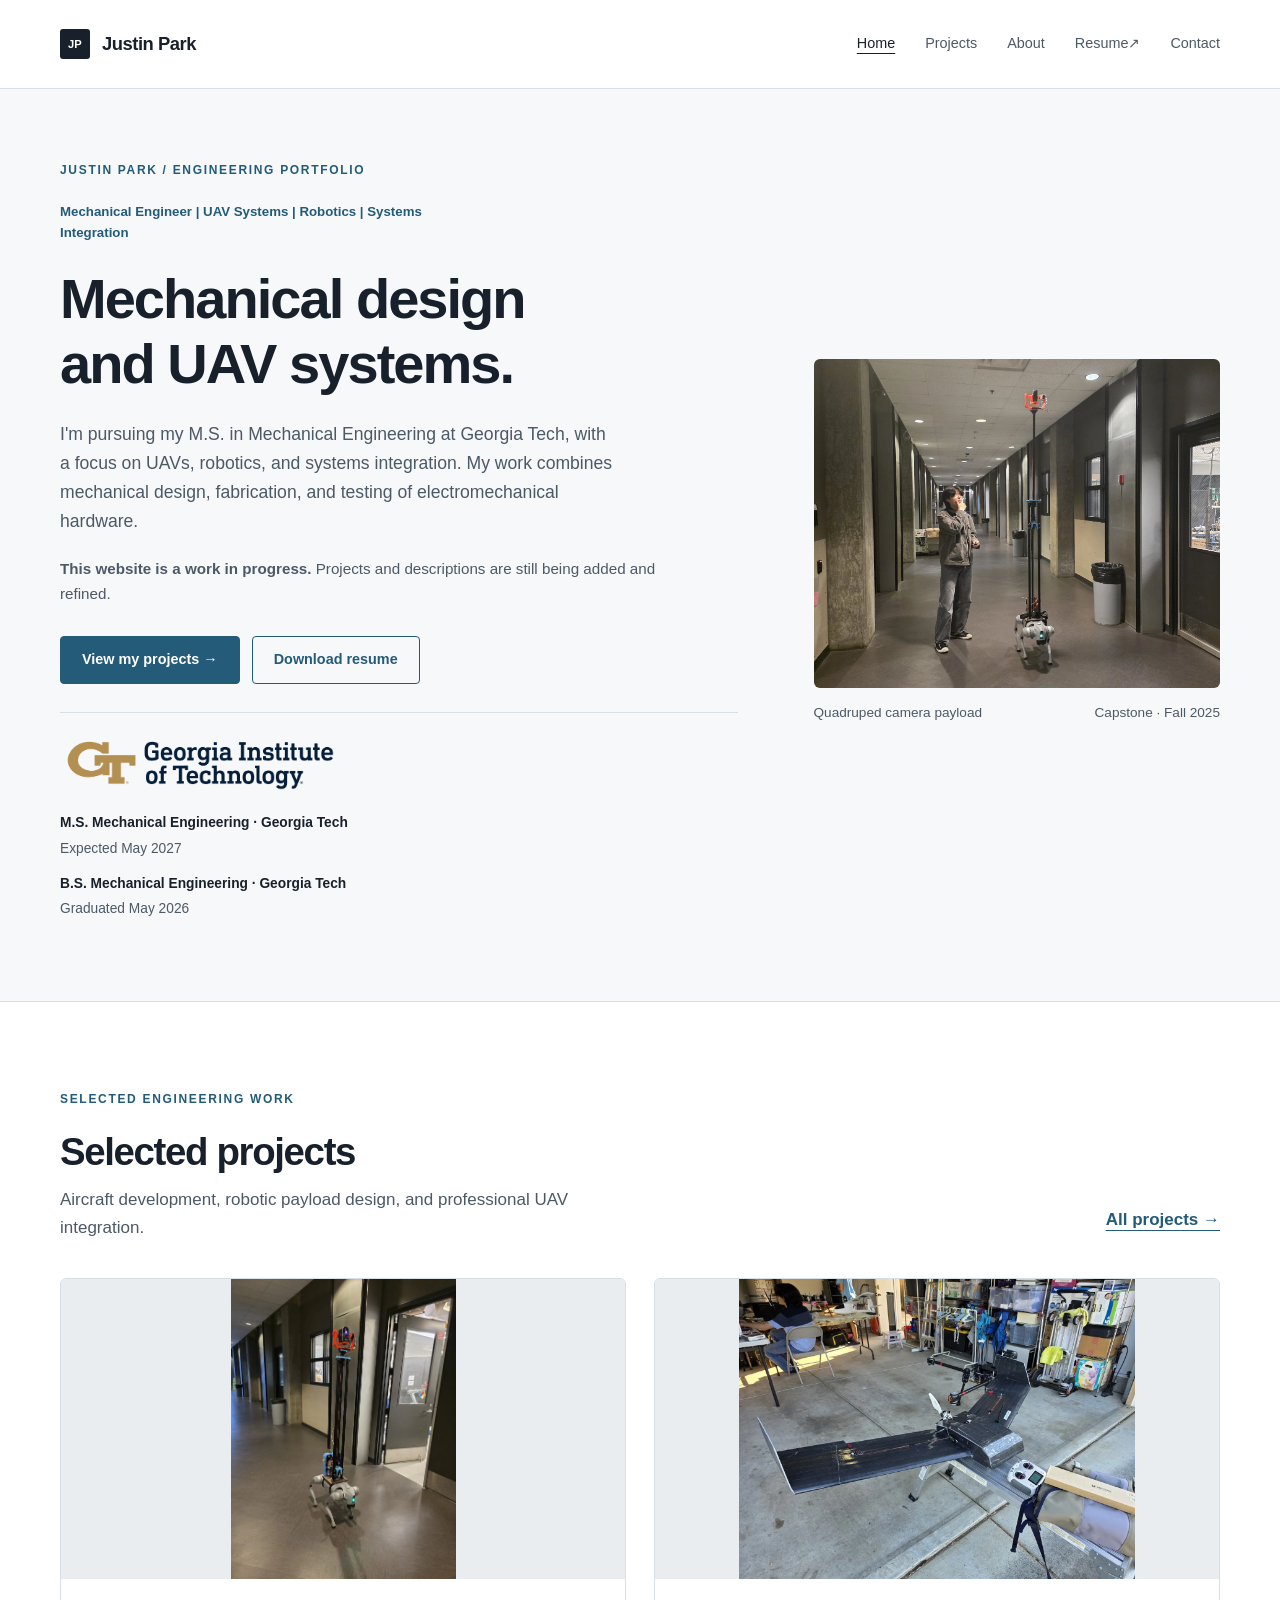
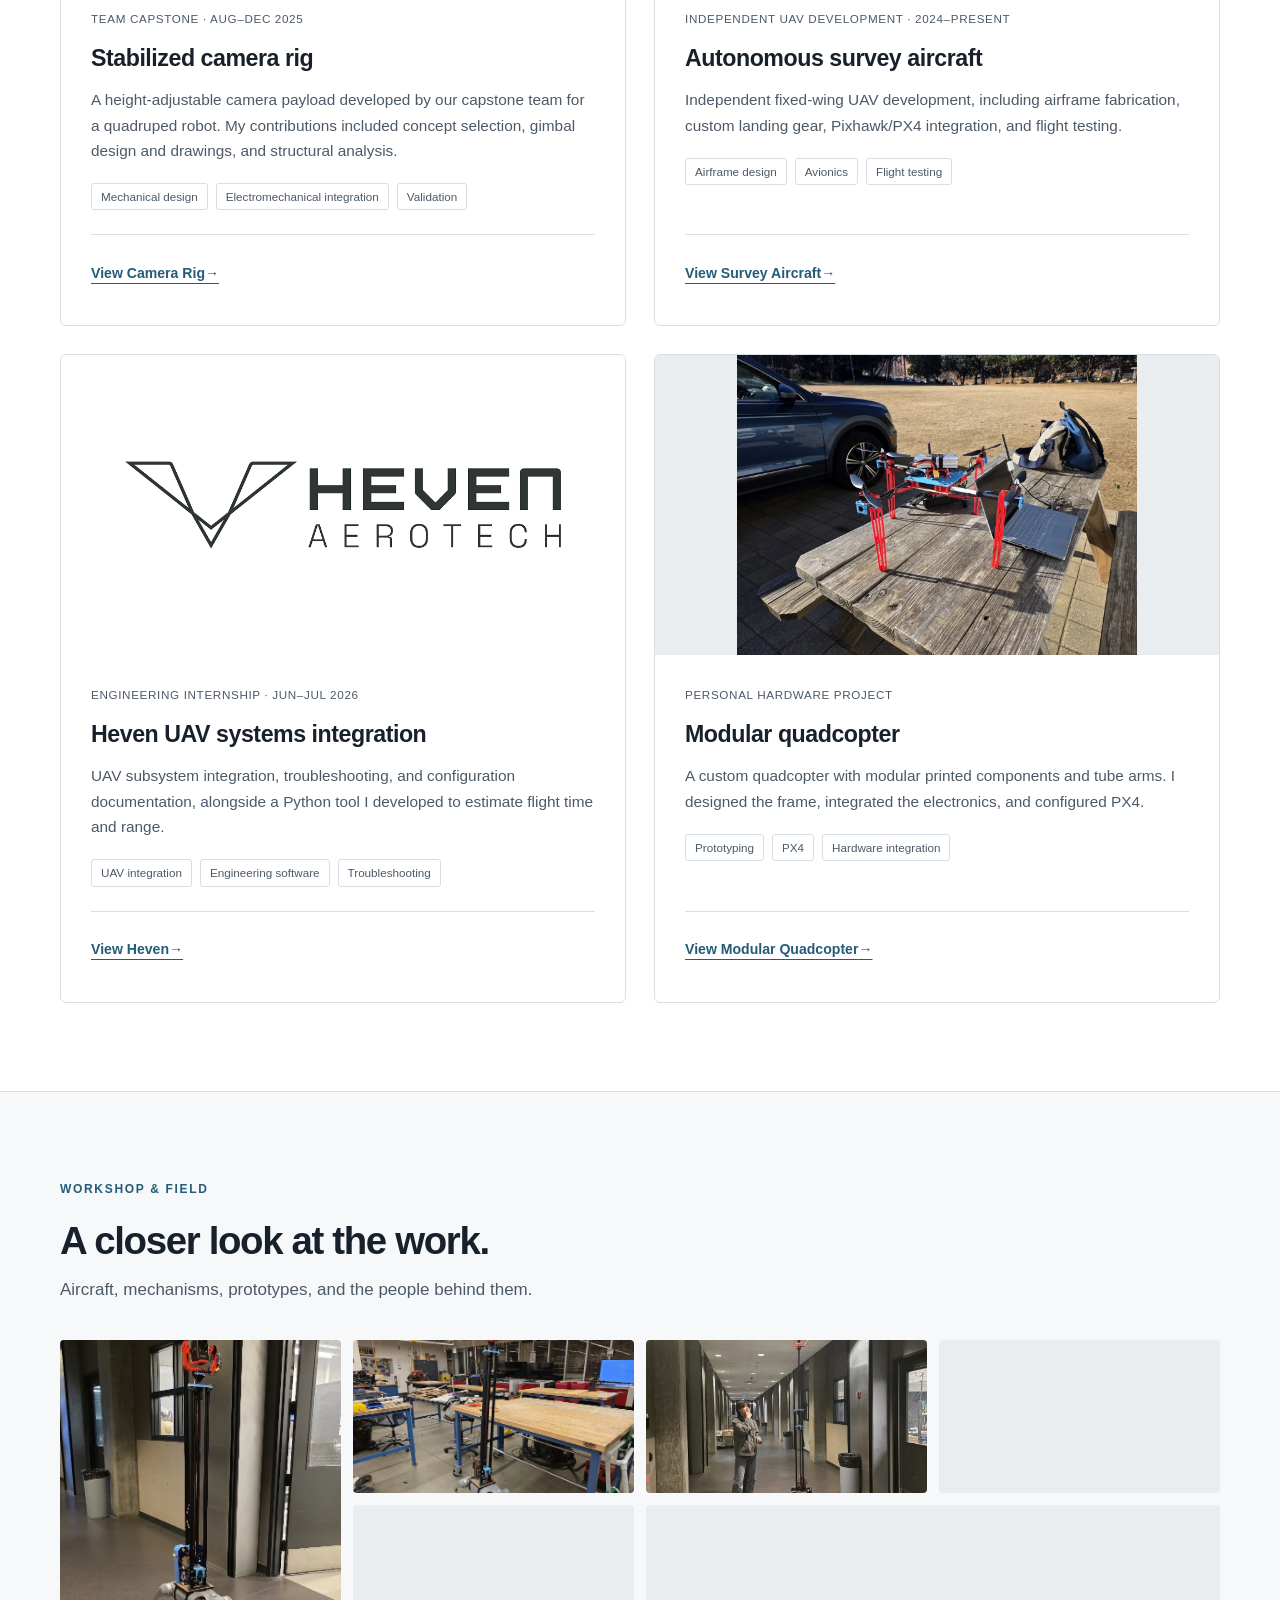
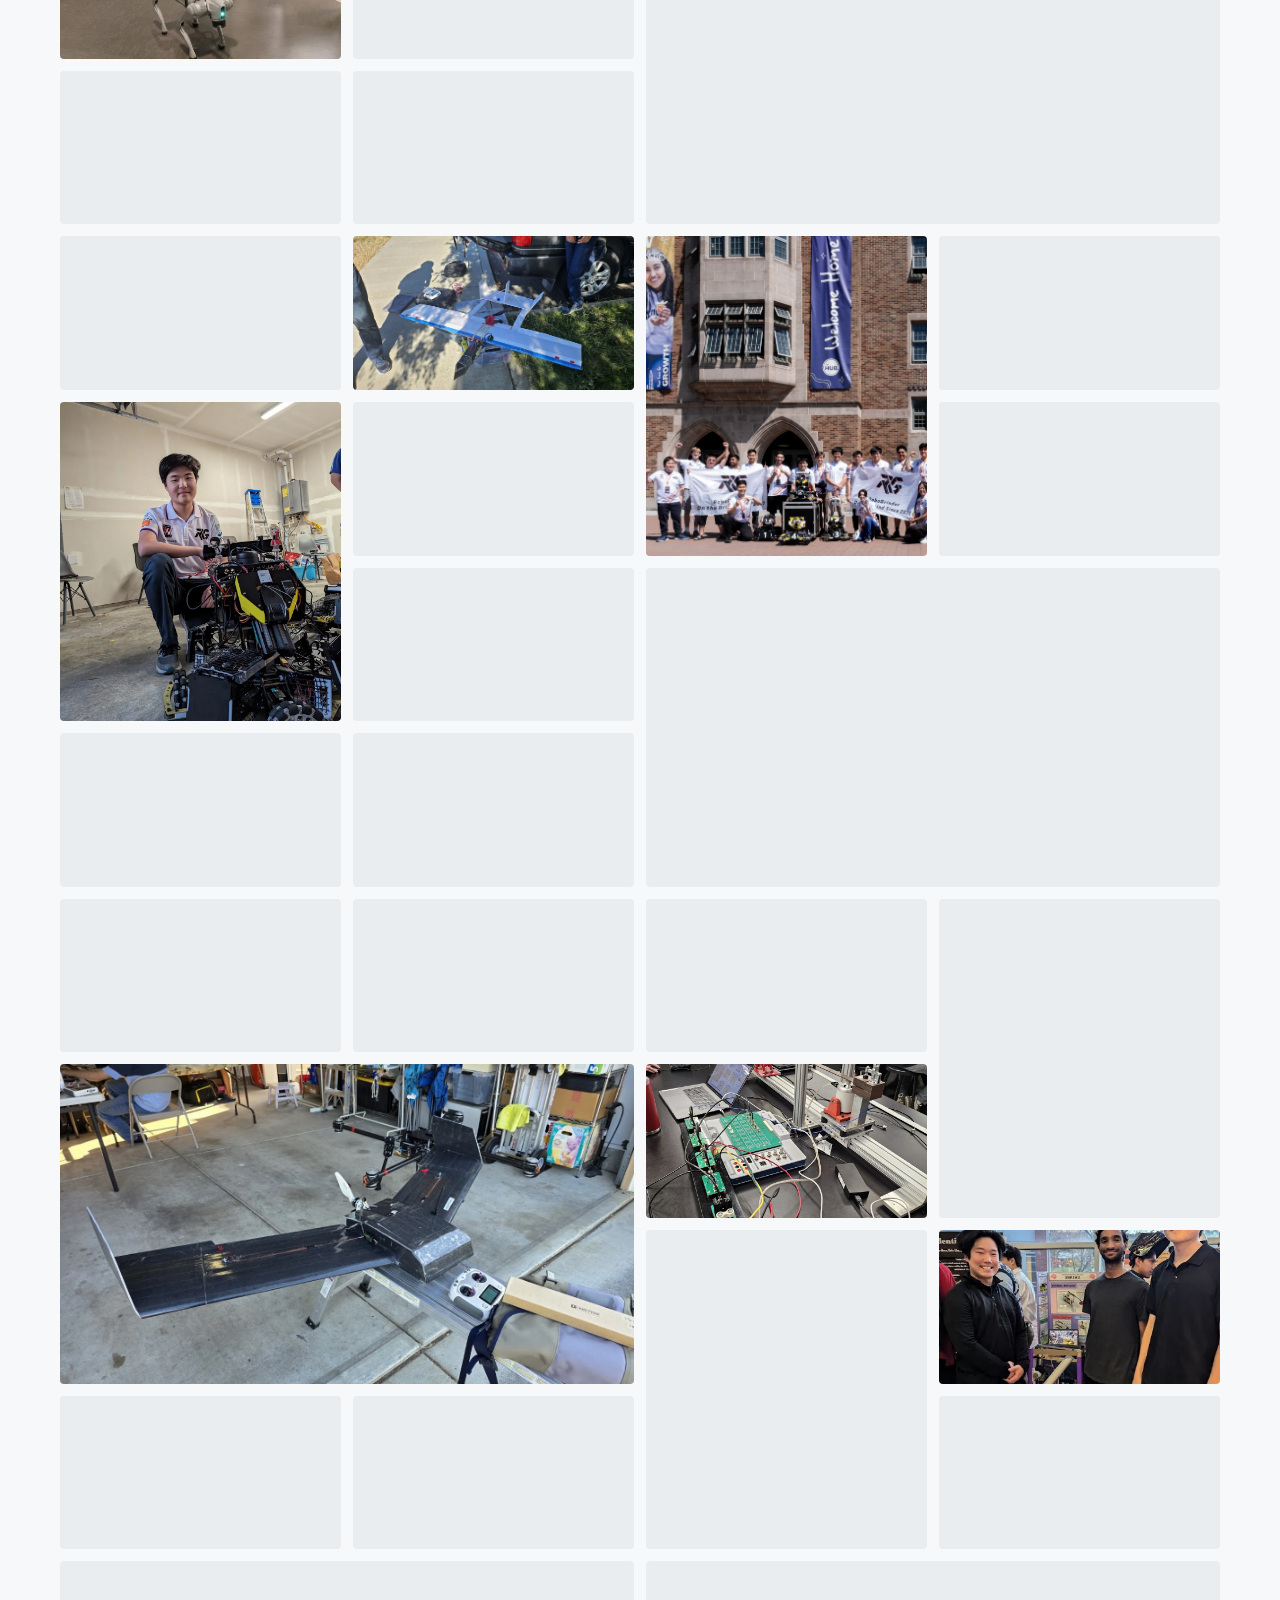
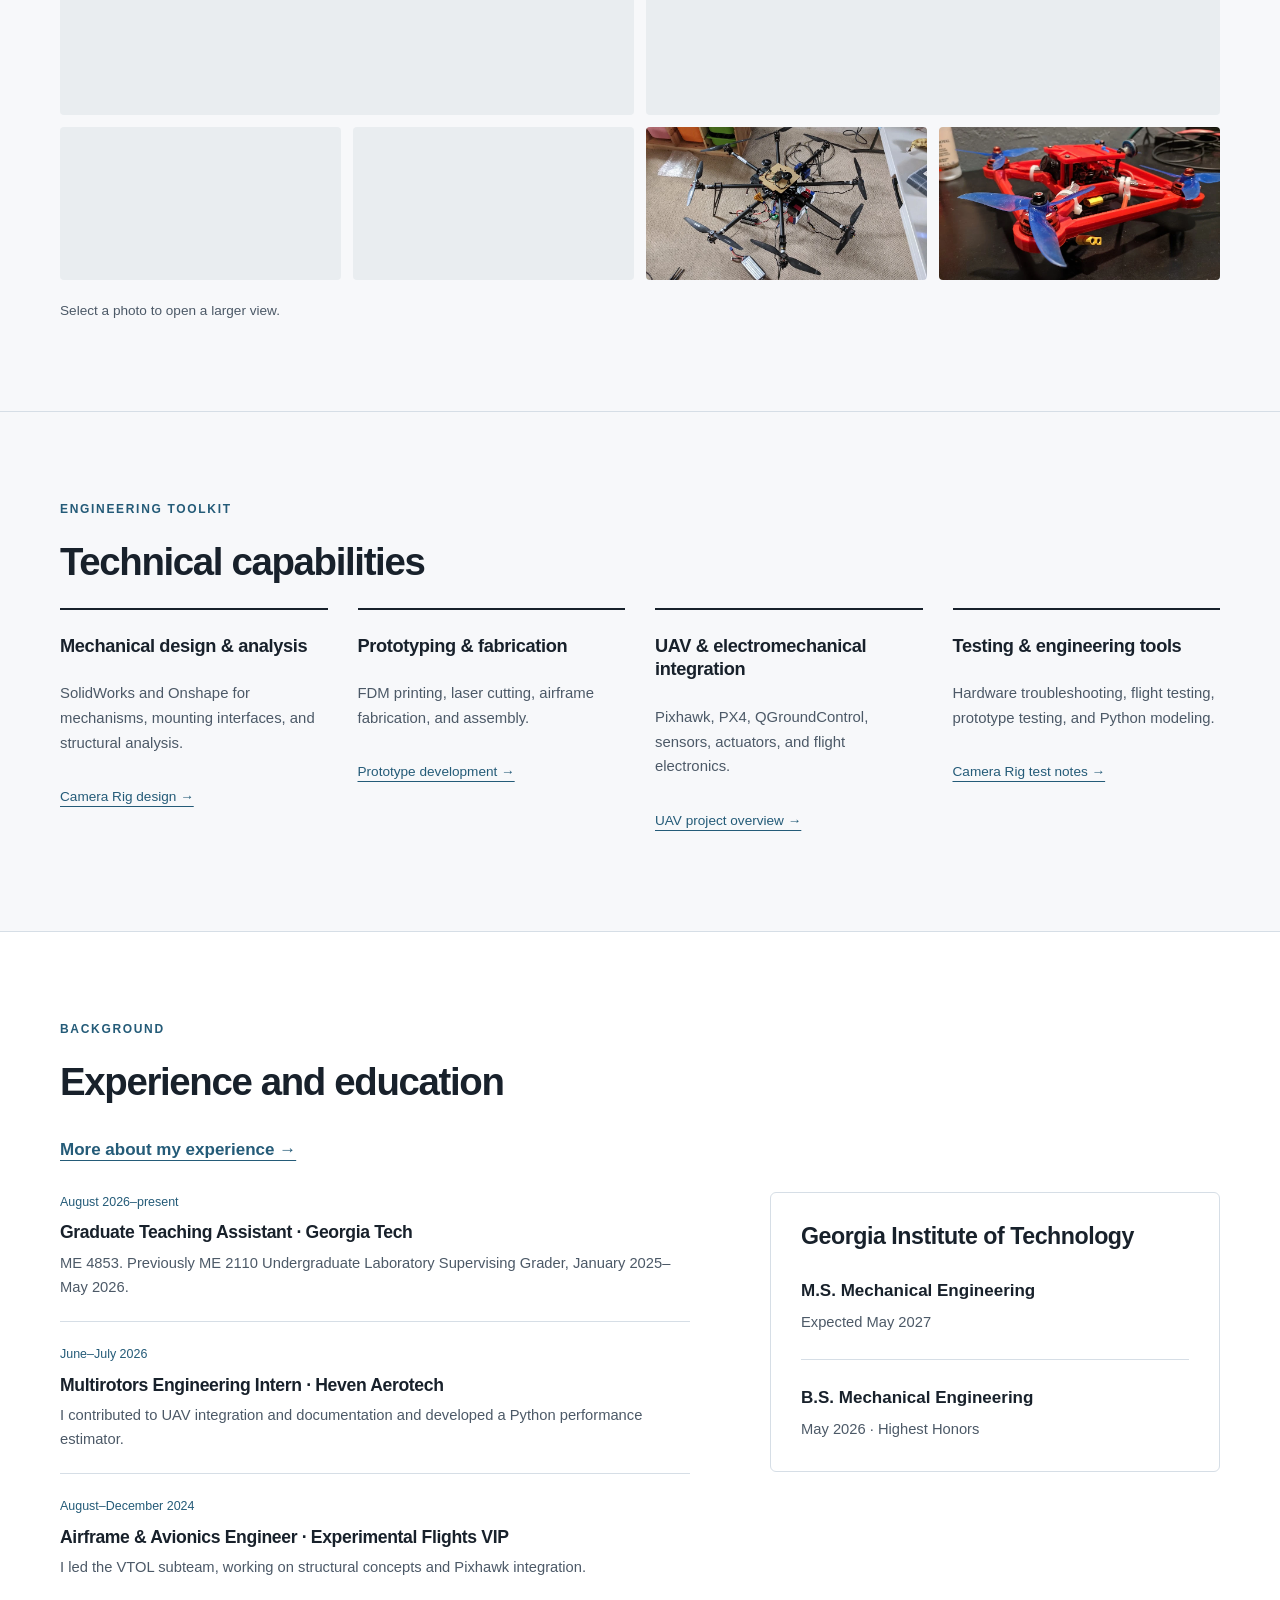
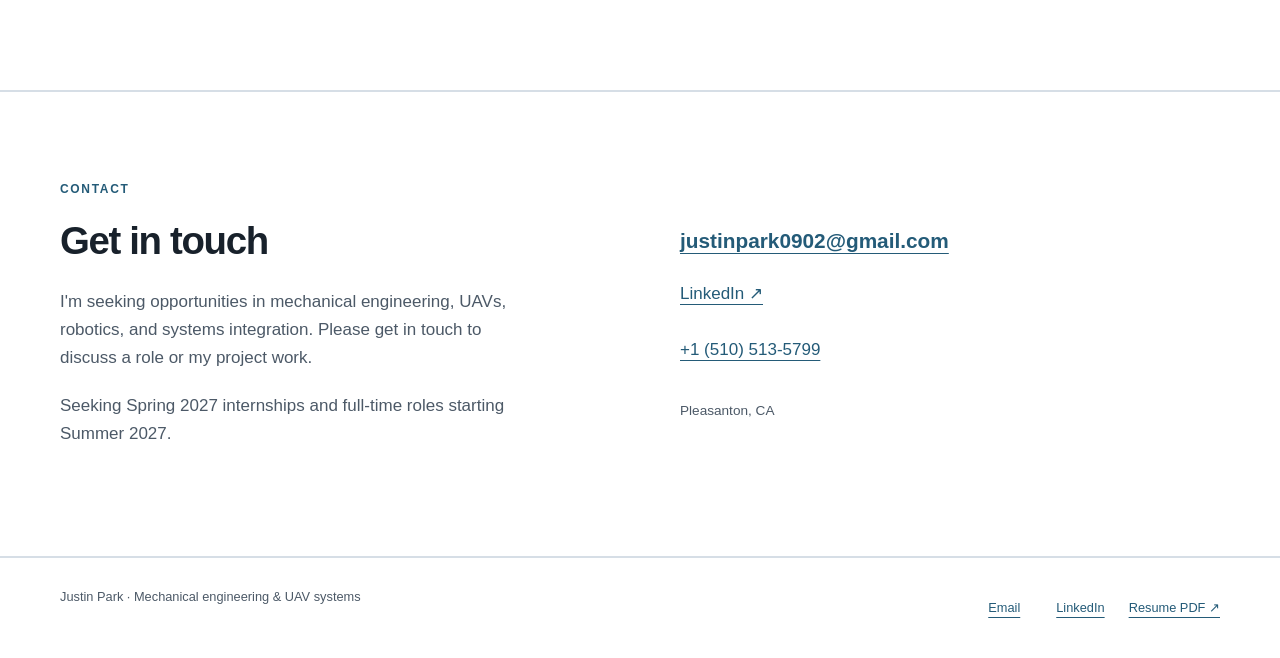
==== commit d1cabe06: "Clarify homepage camera payload caption as Fall 2025" ====
--- a/website/index.html
+++ b/website/index.html
@@ -4,7 +4,7 @@
 <a class="brand" href="./" aria-label="Justin Park, home"><span class="brand-mark" aria-hidden="true">JP</span>Justin Park</a>
 <button class="nav-toggle" type="button" aria-expanded="false" aria-controls="site-navigation">Menu</button>
 <nav class="nav-links" id="site-navigation" aria-label="Main navigation"><a href="./" aria-current="page">Home</a><a href="projects/">Projects</a><a href="about/">About</a>
-<a href="assets/documents/justin-park-resume.pdf" target="_blank" rel="noopener" aria-label="Resume PDF, opens in a new tab">Resume <span aria-hidden="true">↗</span></a><a href="./#contact">Contact</a></nav></div></header><main id="main" tabindex="-1"><div class="container hero"><div><span class="eyebrow">Justin Park / Engineering portfolio</span><p class="headline">Mechanical Engineer | UAV Systems | Robotics | Systems Integration</p><h1>Mechanical design and UAV systems.</h1><p class="intro">I'm pursuing my M.S. in Mechanical Engineering at Georgia Tech, with a focus on UAVs, robotics, and systems integration. My work combines mechanical design, fabrication, and testing of electromechanical hardware.</p><p class="portfolio-note"><strong>This website is a work in progress.</strong> Projects and descriptions are still being added and refined.</p><div class="actions"><a class="button" href="projects/">View my projects <span aria-hidden="true">&nbsp;→</span></a><a class="button secondary" href="assets/documents/justin-park-resume.pdf" download>Download resume</a></div><div class="availability"><img class="university-wordmark" src="assets/images/education/georgia-tech-wordmark.png" alt="Georgia Institute of Technology" width="1500" height="338"><strong>M.S. Mechanical Engineering · Georgia Tech</strong>Expected May 2027<strong class="undergraduate-degree">B.S. Mechanical Engineering · Georgia Tech</strong>Graduated May 2026</div></div><figure class="hero-image"><img src="assets/images/camera-rig/camera-rig-hero.webp" alt="Justin Park beside the completed camera rig mounted on a quadruped robot in a hallway" width="3000" height="2434" fetchpriority="high"><figcaption><span>Quadruped camera payload</span><span>Capstone · 2025</span></figcaption></figure></div>
+<a href="assets/documents/justin-park-resume.pdf" target="_blank" rel="noopener" aria-label="Resume PDF, opens in a new tab">Resume <span aria-hidden="true">↗</span></a><a href="./#contact">Contact</a></nav></div></header><main id="main" tabindex="-1"><div class="container hero"><div><span class="eyebrow">Justin Park / Engineering portfolio</span><p class="headline">Mechanical Engineer | UAV Systems | Robotics | Systems Integration</p><h1>Mechanical design and UAV systems.</h1><p class="intro">I'm pursuing my M.S. in Mechanical Engineering at Georgia Tech, with a focus on UAVs, robotics, and systems integration. My work combines mechanical design, fabrication, and testing of electromechanical hardware.</p><p class="portfolio-note"><strong>This website is a work in progress.</strong> Projects and descriptions are still being added and refined.</p><div class="actions"><a class="button" href="projects/">View my projects <span aria-hidden="true">&nbsp;→</span></a><a class="button secondary" href="assets/documents/justin-park-resume.pdf" download>Download resume</a></div><div class="availability"><img class="university-wordmark" src="assets/images/education/georgia-tech-wordmark.png" alt="Georgia Institute of Technology" width="1500" height="338"><strong>M.S. Mechanical Engineering · Georgia Tech</strong>Expected May 2027<strong class="undergraduate-degree">B.S. Mechanical Engineering · Georgia Tech</strong>Graduated May 2026</div></div><figure class="hero-image"><img src="assets/images/camera-rig/camera-rig-hero.webp" alt="Justin Park beside the completed camera rig mounted on a quadruped robot in a hallway" width="3000" height="2434" fetchpriority="high"><figcaption><span>Quadruped camera payload</span><span>Capstone · Fall 2025</span></figcaption></figure></div>
 <section class="section section-white" aria-labelledby="work-title"><div class="container"><div class="section-heading"><div><span class="eyebrow">Selected engineering work</span><h2 id="work-title">Selected projects</h2><p class="muted">Aircraft development, robotic payload design, and professional UAV integration.</p></div><a class="text-link" href="projects/">All projects →</a></div><div class="project-grid"><article class="project-card" id="camera-rig"><div class="card-media"><img src="assets/images/camera-rig/completed-rig.webp" alt="Completed height-adjustable camera rig mounted on a Unitree quadruped robot in a hallway" loading="lazy" width="978" height="1304"></div><div class="card-content"><div class="card-context">Team capstone · Aug–Dec 2025</div><h3>Stabilized camera rig</h3><p>A height-adjustable camera payload developed by our capstone team for a quadruped robot. My contributions included concept selection, gimbal design and drawings, and structural analysis.</p><ul class="tags" aria-label="Engineering areas"><li>Mechanical design</li><li>Electromechanical integration</li><li>Validation</li></ul><div class="card-action"><a href="projects/stabilized-camera-rig/">View Camera Rig <span aria-hidden="true">→</span></a></div></div></article><article class="project-card" id="survey-aircraft"><div class="card-media"><img src="assets/images/survey-aircraft/flying-wing.webp" alt="Custom flying-wing survey aircraft on a workshop stand" loading="lazy" width="1280" height="968"></div><div class="card-content"><div class="card-context">Independent UAV development · 2024–present</div><h3>Autonomous survey aircraft</h3><p>Independent fixed-wing UAV development, including airframe fabrication, custom landing gear, Pixhawk/PX4 integration, and flight testing.</p><ul class="tags" aria-label="Engineering areas"><li>Airframe design</li><li>Avionics</li><li>Flight testing</li></ul><div class="card-action"><a href="projects/survey-aircraft/">View Survey Aircraft <span aria-hidden="true">→</span></a></div></div></article><article class="project-card" id="heven"><div class="card-media heven-logo"><img src="assets/images/heven/heven-aerotech-logo.png" alt="Heven Aerotech company logo" width="784" height="410" loading="lazy"></div><div class="card-content"><div class="card-context">Engineering internship · Jun–Jul 2026</div><h3>Heven UAV systems integration</h3><p>UAV subsystem integration, troubleshooting, and configuration documentation, alongside a Python tool I developed to estimate flight time and range.</p><ul class="tags" aria-label="Engineering areas"><li>UAV integration</li><li>Engineering software</li><li>Troubleshooting</li></ul><div class="card-action"><a href="projects/heven/">View Heven <span aria-hidden="true">→</span></a></div></div></article><article class="project-card" id="modular-quadcopter"><div class="card-media"><img src="assets/images/modular-quadcopter/completed-quad.webp" alt="Assembled quadcopter with printed components and tube arms on a table outdoors" loading="lazy" width="1280" height="960"></div><div class="card-content"><div class="card-context">Personal hardware project</div><h3>Modular quadcopter</h3><p>A custom quadcopter with modular printed components and tube arms. I designed the frame, integrated the electronics, and configured PX4.</p><ul class="tags" aria-label="Engineering areas"><li>Prototyping</li><li>PX4</li><li>Hardware integration</li></ul><div class="card-action"><a href="projects/modular-quadcopter/">View Modular Quadcopter <span aria-hidden="true">→</span></a></div></div></article></div></div></section>
 <section class="section home-collage-section" id="workshop-gallery" aria-labelledby="collage-title"><div class="container"><div class="section-heading"><div><span class="eyebrow">Workshop &amp; field</span><h2 id="collage-title">A closer look at the work.</h2><p class="muted">Aircraft, mechanisms, prototypes, and the people behind them.</p></div></div><div class="photo-collage"><figure class="collage-photo"><a href="assets/images/home-collage/reference-01.webp" target="_blank" rel="noopener" aria-label="View photo 1: Height-adjustable camera payload on a quadruped robot in a hallway (opens in a new tab)"><img src="assets/images/home-collage/reference-01.webp" alt="Height-adjustable camera payload on a quadruped robot in a hallway" width="607" height="809" loading="lazy" decoding="async"></a></figure><figure class="collage-photo"><a href="assets/images/home-collage/reference-02.webp" target="_blank" rel="noopener" aria-label="View photo 2: Camera rig and quadruped robot beside a workshop table (opens in a new tab)"><img src="assets/images/home-collage/reference-02.webp" alt="Camera rig and quadruped robot beside a workshop table" width="1280" height="960" loading="lazy" decoding="async"></a></figure><figure class="collage-photo"><a href="assets/images/home-collage/reference-03.webp" target="_blank" rel="noopener" aria-label="View photo 3: Quadruped camera rig viewed down an indoor hallway (opens in a new tab)"><img src="assets/images/home-collage/reference-03.webp" alt="Quadruped camera rig viewed down an indoor hallway" width="978" height="1304" loading="lazy" decoding="async"></a></figure><figure class="collage-photo"><a href="assets/images/home-collage/reference-04.webp" target="_blank" rel="noopener" aria-label="View photo 4: Camera and red gimbal assembly on a workbench (opens in a new tab)"><img src="assets/images/home-collage/reference-04.webp" alt="Camera and red gimbal assembly on a workbench" width="1280" height="960" loading="lazy" decoding="async"></a></figure><figure class="collage-photo"><a href="assets/images/home-collage/reference-05.webp" target="_blank" rel="noopener" aria-label="View photo 5: Flying-wing aircraft outdoors near a paved path (opens in a new tab)"><img src="assets/images/home-collage/reference-05.webp" alt="Flying-wing aircraft outdoors near a paved path" width="953" height="1270" loading="lazy" decoding="async"></a></figure><figure class="collage-photo"><a href="assets/images/home-collage/reference-06.webp" target="_blank" rel="noopener" aria-label="View photo 6: Dark foamboard survey aircraft on a paved surface (opens in a new tab)"><img src="assets/images/home-collage/reference-06.webp" alt="Dark foamboard survey aircraft on a paved surface" width="1278" height="798" loading="lazy" decoding="async"></a></figure><figure class="collage-photo"><a href="assets/images/home-collage/reference-07.webp" target="_blank" rel="noopener" aria-label="View photo 7: Foamboard aircraft and landing gear viewed from the side (opens in a new tab)"><img src="assets/images/home-collage/reference-07.webp" alt="Foamboard aircraft and landing gear viewed from the side" width="1280" height="960" loading="lazy" decoding="async"></a></figure><figure class="collage-photo"><a href="assets/images/home-collage/reference-08.webp" target="_blank" rel="noopener" aria-label="View photo 8: Survey aircraft and landing gear outdoors at sunset (opens in a new tab)"><img src="assets/images/home-collage/reference-08.webp" alt="Survey aircraft and landing gear outdoors at sunset" width="1280" height="960" loading="lazy" decoding="async"></a></figure><figure class="collage-photo"><a href="assets/images/home-collage/reference-09.webp" target="_blank" rel="noopener" aria-label="View photo 9: Conventional-tail survey aircraft resting on gravel (opens in a new tab)"><img src="assets/images/home-collage/reference-09.webp" alt="Conventional-tail survey aircraft resting on gravel" width="1280" height="960" loading="lazy" decoding="async"></a></figure><figure class="collage-photo"><a href="assets/images/home-collage/reference-10.webp" target="_blank" rel="noopener" aria-label="View photo 10: Light-colored survey aircraft beside a vehicle (opens in a new tab)"><img src="assets/images/home-collage/reference-10.webp" alt="Light-colored survey aircraft beside a vehicle" width="1280" height="960" loading="lazy" decoding="async"></a></figure><figure class="collage-photo"><a href="assets/images/home-collage/reference-11.webp" target="_blank" rel="noopener" aria-label="View photo 11: Robotics team with competition hardware outside a building (opens in a new tab)"><img src="assets/images/home-collage/reference-11.webp" alt="Robotics team with competition hardware outside a building" width="1280" height="1300" loading="lazy" decoding="async"></a></figure><figure class="collage-photo"><a href="assets/images/home-collage/reference-12.webp" target="_blank" rel="noopener" aria-label="View photo 12: Team members working around a competition robot (opens in a new tab)"><img src="assets/images/home-collage/reference-12.webp" alt="Team members working around a competition robot" width="1280" height="964" loading="lazy" decoding="async"></a></figure><figure class="collage-photo"><a href="assets/images/home-collage/reference-13.webp" target="_blank" rel="noopener" aria-label="View photo 13: Justin with a competition robot in a workshop (opens in a new tab)"><img src="assets/images/home-collage/reference-13.webp" alt="Justin with a competition robot in a workshop" width="956" height="1270" loading="lazy" decoding="async"></a></figure><figure class="collage-photo"><a href="assets/images/home-collage/reference-14.webp" target="_blank" rel="noopener" aria-label="View photo 14: Lathe in a workshop (opens in a new tab)"><img src="assets/images/home-collage/reference-14.webp" alt="Lathe in a workshop" width="1278" height="757" loading="lazy" decoding="async"></a></figure><figure class="collage-photo"><a href="assets/images/home-collage/reference-15.webp" target="_blank" rel="noopener" aria-label="View photo 15: Large multirotor aircraft on grass (opens in a new tab)"><img src="assets/images/home-collage/reference-15.webp" alt="Large multirotor aircraft on grass" width="1280" height="960" loading="lazy" decoding="async"></a></figure><figure class="collage-photo"><a href="assets/images/home-collage/reference-16.webp" target="_blank" rel="noopener" aria-label="View photo 16: AmadorUAVs exhibit and team member at an event (opens in a new tab)"><img src="assets/images/home-collage/reference-16.webp" alt="AmadorUAVs exhibit and team member at an event" width="1280" height="960" loading="lazy" decoding="async"></a></figure><figure class="collage-photo"><a href="assets/images/home-collage/reference-17.webp" target="_blank" rel="noopener" aria-label="View photo 17: Small multirotor aircraft close to the ground (opens in a new tab)"><img src="assets/images/home-collage/reference-17.webp" alt="Small multirotor aircraft close to the ground" width="1280" height="960" loading="lazy" decoding="async"></a></figure><figure class="collage-photo"><a href="assets/images/home-collage/reference-18.webp" target="_blank" rel="noopener" aria-label="View photo 18: Small quadcopter viewed from above (opens in a new tab)"><img src="assets/images/home-collage/reference-18.webp" alt="Small quadcopter viewed from above" width="1280" height="960" loading="lazy" decoding="async"></a></figure><figure class="collage-photo"><a href="assets/images/home-collage/reference-19.webp" target="_blank" rel="noopener" aria-label="View photo 19: Small multirotor aircraft on a workshop bench (opens in a new tab)"><img src="assets/images/home-collage/reference-19.webp" alt="Small multirotor aircraft on a workshop bench" width="1280" height="960" loading="lazy" decoding="async"></a></figure><figure class="collage-photo"><a href="assets/images/home-collage/reference-20.webp" target="_blank" rel="noopener" aria-label="View photo 20: Modular quadcopter assembled on an outdoor table (opens in a new tab)"><img src="assets/images/home-collage/reference-20.webp" alt="Modular quadcopter assembled on an outdoor table" width="1280" height="960" loading="lazy" decoding="async"></a></figure><figure class="collage-photo"><a href="assets/images/home-collage/reference-21.webp" target="_blank" rel="noopener" aria-label="View photo 21: Printed multirotor frame components during assembly (opens in a new tab)"><img src="assets/images/home-collage/reference-21.webp" alt="Printed multirotor frame components during assembly" width="1280" height="960" loading="lazy" decoding="async"></a></figure><figure class="collage-photo"><a href="assets/images/home-collage/reference-22.webp" target="_blank" rel="noopener" aria-label="View photo 22: Frame-analysis screenshot from the reference portfolio (opens in a new tab)"><img src="assets/images/home-collage/reference-22.webp" alt="Frame-analysis screenshot from the reference portfolio" width="1062" height="759" loading="lazy" decoding="async"></a></figure><figure class="collage-photo"><a href="assets/images/home-collage/reference-23.webp" target="_blank" rel="noopener" aria-label="View photo 23: Reinforced flying-wing aircraft in a workshop (opens in a new tab)"><img src="assets/images/home-collage/reference-23.webp" alt="Reinforced flying-wing aircraft in a workshop" width="1280" height="968" loading="lazy" decoding="async"></a></figure><figure class="collage-photo"><a href="assets/images/home-collage/reference-24.webp" target="_blank" rel="noopener" aria-label="View photo 24: Robotics demonstration setup with monitor and mechanism (opens in a new tab)"><img src="assets/images/home-collage/reference-24.webp" alt="Robotics demonstration setup with monitor and mechanism" width="953" height="1270" loading="lazy" decoding="async"></a></figure><figure class="collage-photo"><a href="assets/images/home-collage/reference-25.webp" target="_blank" rel="noopener" aria-label="View photo 25: Robot mechanism, wiring, and electronics during assembly (opens in a new tab)"><img src="assets/images/home-collage/reference-25.webp" alt="Robot mechanism, wiring, and electronics during assembly" width="978" height="1304" loading="lazy" decoding="async"></a></figure><figure class="collage-photo"><a href="assets/images/home-collage/reference-26.webp" target="_blank" rel="noopener" aria-label="View photo 26: Competition robot with lift and retrieval mechanisms (opens in a new tab)"><img src="assets/images/home-collage/reference-26.webp" alt="Competition robot with lift and retrieval mechanisms" width="953" height="1021" loading="lazy" decoding="async"></a></figure><figure class="collage-photo"><a href="assets/images/home-collage/reference-27.webp" target="_blank" rel="noopener" aria-label="View photo 27: Three team members beside their robot (opens in a new tab)"><img src="assets/images/home-collage/reference-27.webp" alt="Three team members beside their robot" width="452" height="354" loading="lazy" decoding="async"></a></figure><figure class="collage-photo"><a href="assets/images/home-collage/reference-28.webp" target="_blank" rel="noopener" aria-label="View photo 28: Electronics, radio controller, and laptop on a workbench (opens in a new tab)"><img src="assets/images/home-collage/reference-28.webp" alt="Electronics, radio controller, and laptop on a workbench" width="1280" height="960" loading="lazy" decoding="async"></a></figure><figure class="collage-photo"><a href="assets/images/home-collage/reference-29.webp" target="_blank" rel="noopener" aria-label="View photo 29: Red FPV quadcopter on a table (opens in a new tab)"><img src="assets/images/home-collage/reference-29.webp" alt="Red FPV quadcopter on a table" width="1280" height="960" loading="lazy" decoding="async"></a></figure><figure class="collage-photo"><a href="assets/images/home-collage/reference-30.webp" target="_blank" rel="noopener" aria-label="View photo 30: Multirotor aircraft and field equipment on grass (opens in a new tab)"><img src="assets/images/home-collage/reference-30.webp" alt="Multirotor aircraft and field equipment on grass" width="1280" height="960" loading="lazy" decoding="async"></a></figure><figure class="collage-photo"><a href="assets/images/home-collage/reference-31.webp" target="_blank" rel="noopener" aria-label="View photo 31: Close view of a multirotor frame and onboard electronics outdoors (opens in a new tab)"><img src="assets/images/home-collage/reference-31.webp" alt="Close view of a multirotor frame and onboard electronics outdoors" width="1280" height="960" loading="lazy" decoding="async"></a></figure><figure class="collage-photo"><a href="assets/images/home-collage/reference-32.webp" target="_blank" rel="noopener" aria-label="View photo 32: UAV team posing with aircraft at a field (opens in a new tab)"><img src="assets/images/home-collage/reference-32.webp" alt="UAV team posing with aircraft at a field" width="1200" height="431" loading="lazy" decoding="async"></a></figure><figure class="collage-photo"><a href="assets/images/home-collage/avionics-closeup.webp" aria-label="Enlarge image: Close view of multirotor flight electronics, receiver, and wiring"><img src="assets/images/home-collage/avionics-closeup.webp" alt="Close view of multirotor flight electronics, receiver, and wiring" width="958" height="719" loading="lazy" decoding="async"></a></figure><figure class="collage-photo"><a href="assets/images/home-collage/aircraft-field-setup.webp" aria-label="Enlarge image: Fixed-wing aircraft and flight equipment beside a vehicle outdoors"><img src="assets/images/home-collage/aircraft-field-setup.webp" alt="Fixed-wing aircraft and flight equipment beside a vehicle outdoors" width="958" height="719" loading="lazy" decoding="async"></a></figure><figure class="collage-photo"><a href="assets/images/home-collage/multirotor-assembly.webp" aria-label="Enlarge image: Large multirotor with exposed electronics and batteries during assembly"><img src="assets/images/home-collage/multirotor-assembly.webp" alt="Large multirotor with exposed electronics and batteries during assembly" width="958" height="719" loading="lazy" decoding="async"></a></figure><figure class="collage-photo"><a href="assets/images/home-collage/printed-quadcopter.webp" aria-label="Enlarge image: Red printed quadcopter frame with blue propellers on a workbench"><img src="assets/images/home-collage/printed-quadcopter.webp" alt="Red printed quadcopter frame with blue propellers on a workbench" width="958" height="719" loading="lazy" decoding="async"></a></figure></div><p class="collage-note">Select a photo to open a larger view.</p></div></section>
 <section class="section" aria-labelledby="capabilities-title"><div class="container"><span class="eyebrow">Engineering toolkit</span><h2 id="capabilities-title">Technical capabilities</h2><div class="capability-grid"><article><h3>Mechanical design &amp; analysis</h3><p>SolidWorks and Onshape for mechanisms, mounting interfaces, and structural analysis.</p><a href="projects/stabilized-camera-rig/#design">Camera Rig design →</a></article><article><h3>Prototyping &amp; fabrication</h3><p>FDM printing, laser cutting, airframe fabrication, and assembly.</p><a href="projects/stabilized-camera-rig/#manufacturing">Prototype development →</a></article><article><h3>UAV &amp; electromechanical integration</h3><p>Pixhawk, PX4, QGroundControl, sensors, actuators, and flight electronics.</p><a href="projects/survey-aircraft/#integration">UAV project overview →</a></article><article><h3>Testing &amp; engineering tools</h3><p>Hardware troubleshooting, flight testing, prototype testing, and Python modeling.</p><a href="projects/stabilized-camera-rig/#testing">Camera Rig test notes →</a></article></div></div></section>
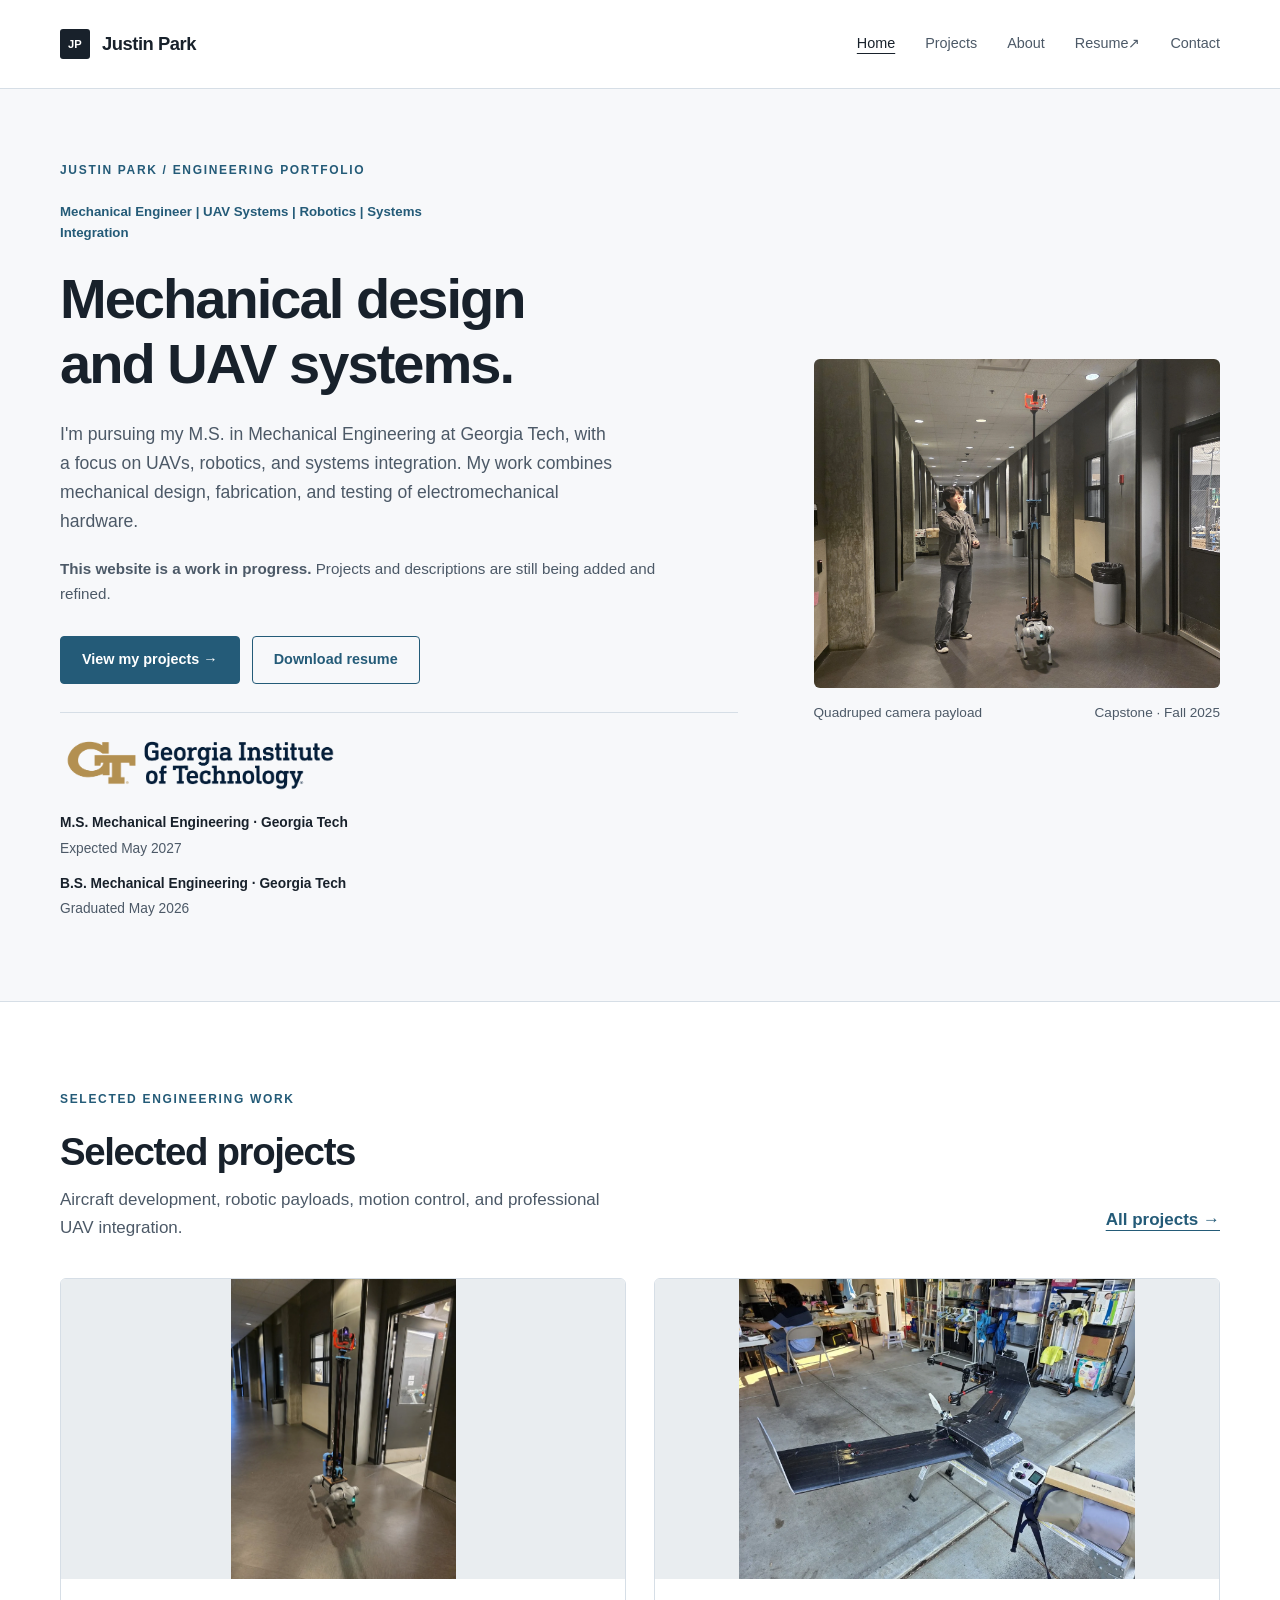
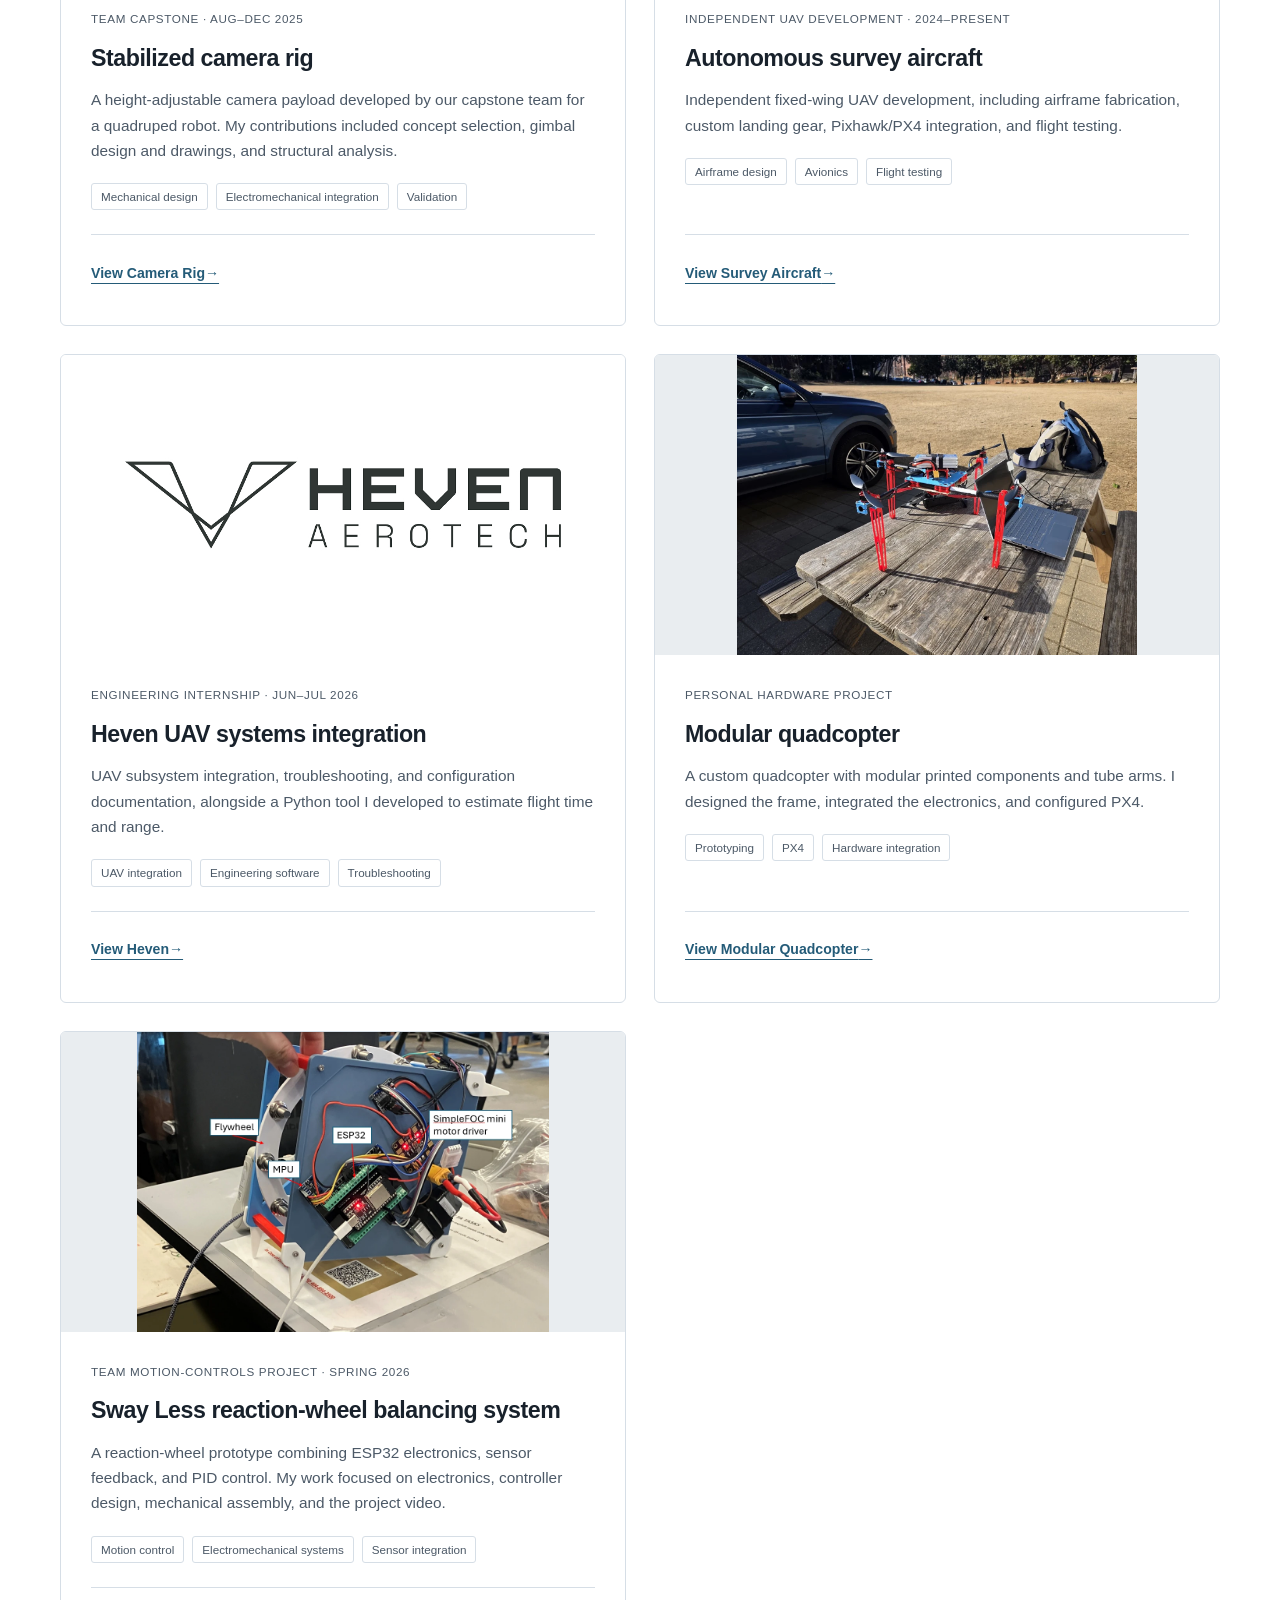
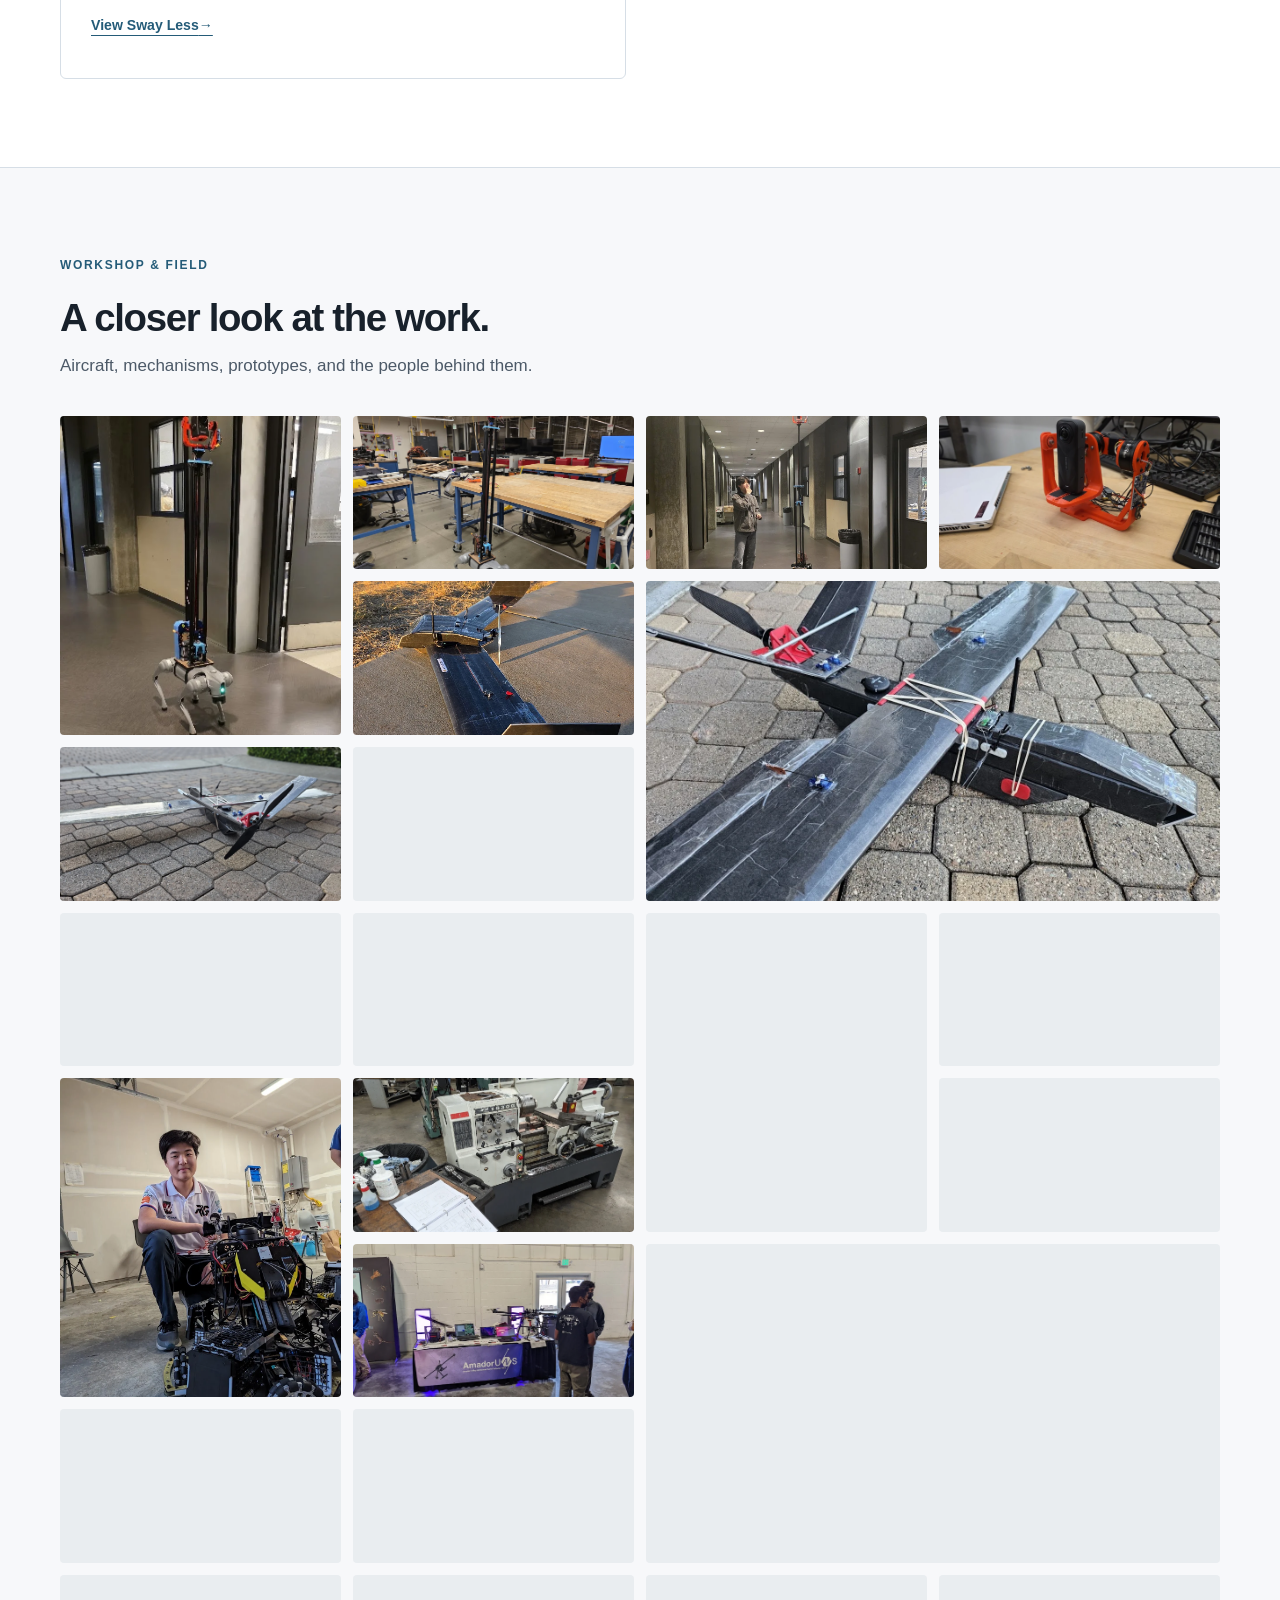
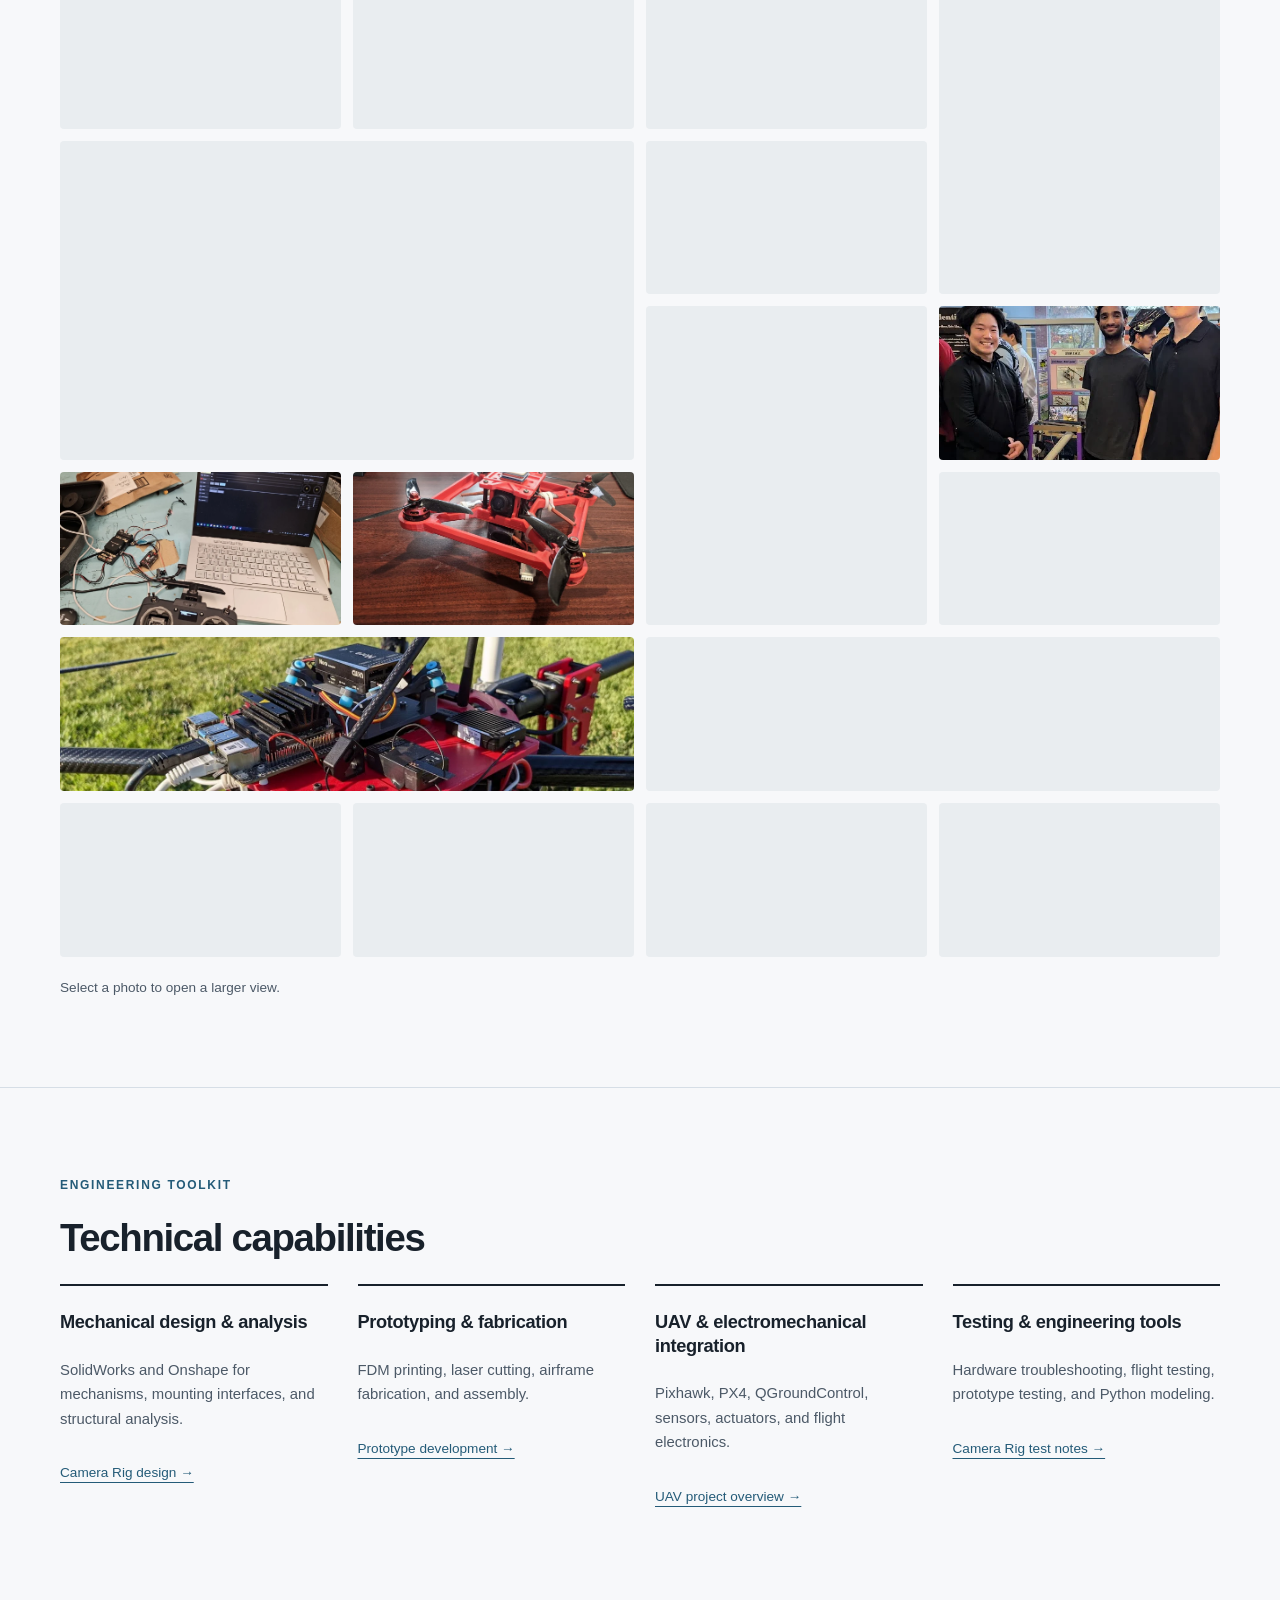
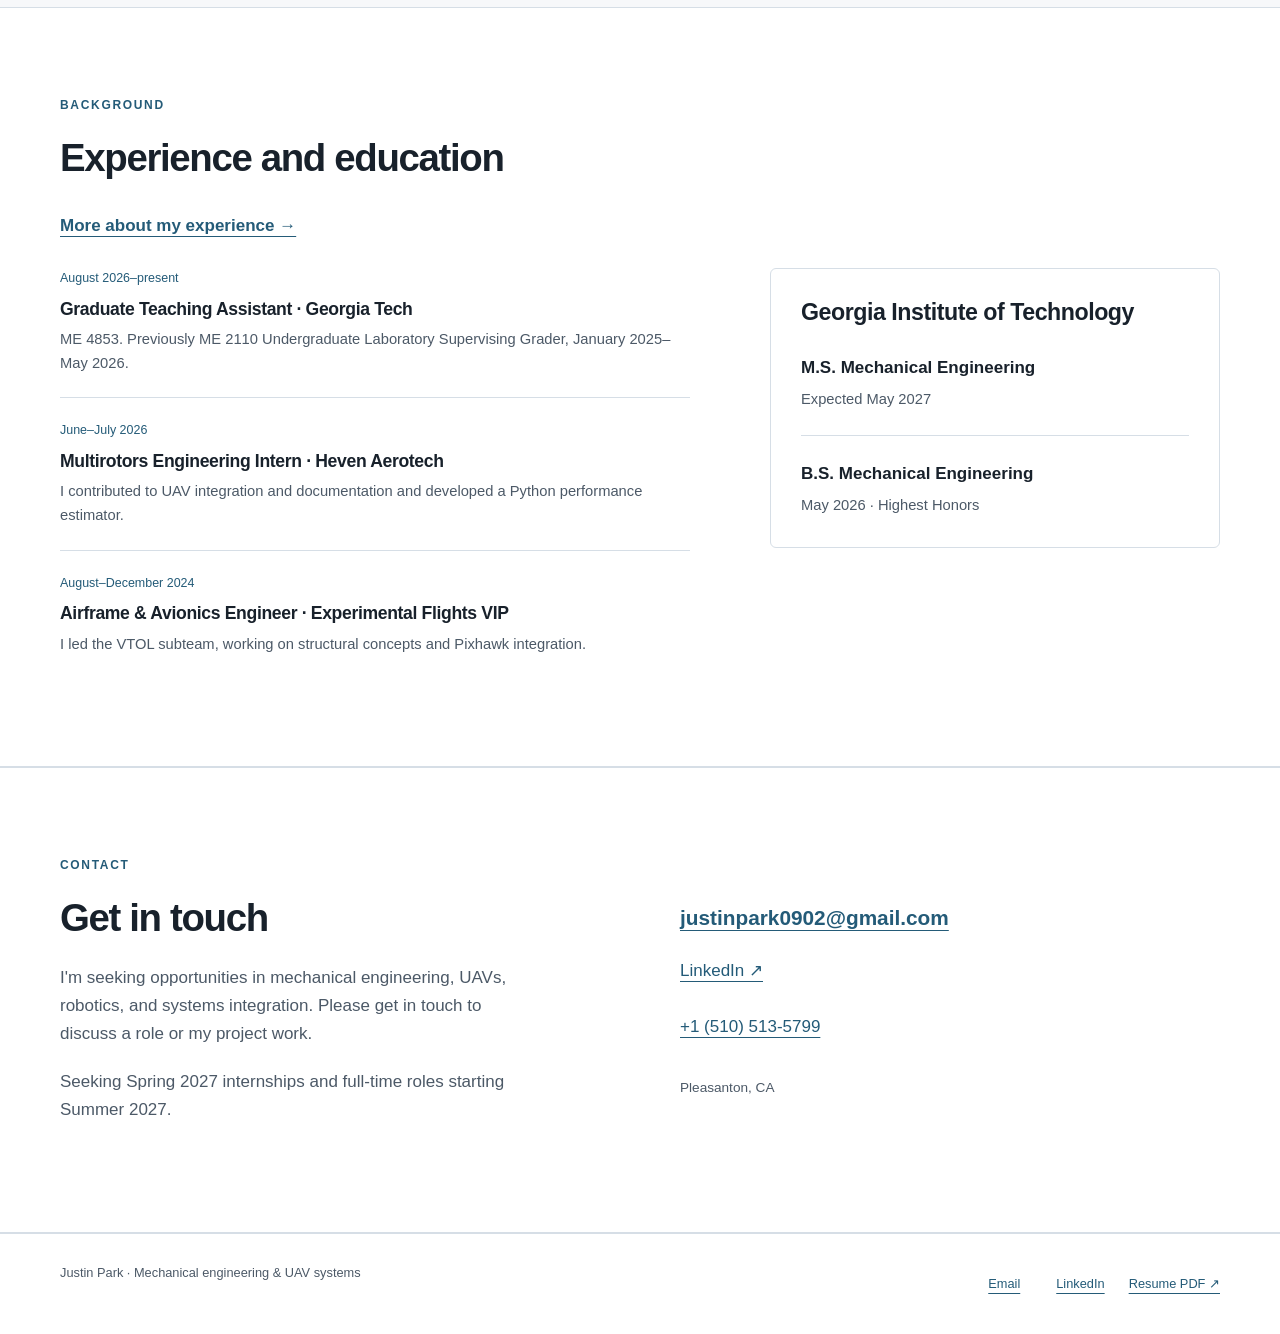
==== commit 8f097eef: "Add Sway Less to homepage selected projects" ====
--- a/website/index.html
+++ b/website/index.html
@@ -5,7 +5,7 @@
 <button class="nav-toggle" type="button" aria-expanded="false" aria-controls="site-navigation">Menu</button>
 <nav class="nav-links" id="site-navigation" aria-label="Main navigation"><a href="./" aria-current="page">Home</a><a href="projects/">Projects</a><a href="about/">About</a>
 <a href="assets/documents/justin-park-resume.pdf" target="_blank" rel="noopener" aria-label="Resume PDF, opens in a new tab">Resume <span aria-hidden="true">↗</span></a><a href="./#contact">Contact</a></nav></div></header><main id="main" tabindex="-1"><div class="container hero"><div><span class="eyebrow">Justin Park / Engineering portfolio</span><p class="headline">Mechanical Engineer | UAV Systems | Robotics | Systems Integration</p><h1>Mechanical design and UAV systems.</h1><p class="intro">I'm pursuing my M.S. in Mechanical Engineering at Georgia Tech, with a focus on UAVs, robotics, and systems integration. My work combines mechanical design, fabrication, and testing of electromechanical hardware.</p><p class="portfolio-note"><strong>This website is a work in progress.</strong> Projects and descriptions are still being added and refined.</p><div class="actions"><a class="button" href="projects/">View my projects <span aria-hidden="true">&nbsp;→</span></a><a class="button secondary" href="assets/documents/justin-park-resume.pdf" download>Download resume</a></div><div class="availability"><img class="university-wordmark" src="assets/images/education/georgia-tech-wordmark.png" alt="Georgia Institute of Technology" width="1500" height="338"><strong>M.S. Mechanical Engineering · Georgia Tech</strong>Expected May 2027<strong class="undergraduate-degree">B.S. Mechanical Engineering · Georgia Tech</strong>Graduated May 2026</div></div><figure class="hero-image"><img src="assets/images/camera-rig/camera-rig-hero.webp" alt="Justin Park beside the completed camera rig mounted on a quadruped robot in a hallway" width="3000" height="2434" fetchpriority="high"><figcaption><span>Quadruped camera payload</span><span>Capstone · Fall 2025</span></figcaption></figure></div>
-<section class="section section-white" aria-labelledby="work-title"><div class="container"><div class="section-heading"><div><span class="eyebrow">Selected engineering work</span><h2 id="work-title">Selected projects</h2><p class="muted">Aircraft development, robotic payload design, and professional UAV integration.</p></div><a class="text-link" href="projects/">All projects →</a></div><div class="project-grid"><article class="project-card" id="camera-rig"><div class="card-media"><img src="assets/images/camera-rig/completed-rig.webp" alt="Completed height-adjustable camera rig mounted on a Unitree quadruped robot in a hallway" loading="lazy" width="978" height="1304"></div><div class="card-content"><div class="card-context">Team capstone · Aug–Dec 2025</div><h3>Stabilized camera rig</h3><p>A height-adjustable camera payload developed by our capstone team for a quadruped robot. My contributions included concept selection, gimbal design and drawings, and structural analysis.</p><ul class="tags" aria-label="Engineering areas"><li>Mechanical design</li><li>Electromechanical integration</li><li>Validation</li></ul><div class="card-action"><a href="projects/stabilized-camera-rig/">View Camera Rig <span aria-hidden="true">→</span></a></div></div></article><article class="project-card" id="survey-aircraft"><div class="card-media"><img src="assets/images/survey-aircraft/flying-wing.webp" alt="Custom flying-wing survey aircraft on a workshop stand" loading="lazy" width="1280" height="968"></div><div class="card-content"><div class="card-context">Independent UAV development · 2024–present</div><h3>Autonomous survey aircraft</h3><p>Independent fixed-wing UAV development, including airframe fabrication, custom landing gear, Pixhawk/PX4 integration, and flight testing.</p><ul class="tags" aria-label="Engineering areas"><li>Airframe design</li><li>Avionics</li><li>Flight testing</li></ul><div class="card-action"><a href="projects/survey-aircraft/">View Survey Aircraft <span aria-hidden="true">→</span></a></div></div></article><article class="project-card" id="heven"><div class="card-media heven-logo"><img src="assets/images/heven/heven-aerotech-logo.png" alt="Heven Aerotech company logo" width="784" height="410" loading="lazy"></div><div class="card-content"><div class="card-context">Engineering internship · Jun–Jul 2026</div><h3>Heven UAV systems integration</h3><p>UAV subsystem integration, troubleshooting, and configuration documentation, alongside a Python tool I developed to estimate flight time and range.</p><ul class="tags" aria-label="Engineering areas"><li>UAV integration</li><li>Engineering software</li><li>Troubleshooting</li></ul><div class="card-action"><a href="projects/heven/">View Heven <span aria-hidden="true">→</span></a></div></div></article><article class="project-card" id="modular-quadcopter"><div class="card-media"><img src="assets/images/modular-quadcopter/completed-quad.webp" alt="Assembled quadcopter with printed components and tube arms on a table outdoors" loading="lazy" width="1280" height="960"></div><div class="card-content"><div class="card-context">Personal hardware project</div><h3>Modular quadcopter</h3><p>A custom quadcopter with modular printed components and tube arms. I designed the frame, integrated the electronics, and configured PX4.</p><ul class="tags" aria-label="Engineering areas"><li>Prototyping</li><li>PX4</li><li>Hardware integration</li></ul><div class="card-action"><a href="projects/modular-quadcopter/">View Modular Quadcopter <span aria-hidden="true">→</span></a></div></div></article></div></div></section>
+<section class="section section-white" aria-labelledby="work-title"><div class="container"><div class="section-heading"><div><span class="eyebrow">Selected engineering work</span><h2 id="work-title">Selected projects</h2><p class="muted">Aircraft development, robotic payloads, motion control, and professional UAV integration.</p></div><a class="text-link" href="projects/">All projects →</a></div><div class="project-grid"><article class="project-card" id="camera-rig"><div class="card-media"><img src="assets/images/camera-rig/completed-rig.webp" alt="Completed height-adjustable camera rig mounted on a Unitree quadruped robot in a hallway" loading="lazy" width="978" height="1304"></div><div class="card-content"><div class="card-context">Team capstone · Aug–Dec 2025</div><h3>Stabilized camera rig</h3><p>A height-adjustable camera payload developed by our capstone team for a quadruped robot. My contributions included concept selection, gimbal design and drawings, and structural analysis.</p><ul class="tags" aria-label="Engineering areas"><li>Mechanical design</li><li>Electromechanical integration</li><li>Validation</li></ul><div class="card-action"><a href="projects/stabilized-camera-rig/">View Camera Rig <span aria-hidden="true">→</span></a></div></div></article><article class="project-card" id="survey-aircraft"><div class="card-media"><img src="assets/images/survey-aircraft/flying-wing.webp" alt="Custom flying-wing survey aircraft on a workshop stand" loading="lazy" width="1280" height="968"></div><div class="card-content"><div class="card-context">Independent UAV development · 2024–present</div><h3>Autonomous survey aircraft</h3><p>Independent fixed-wing UAV development, including airframe fabrication, custom landing gear, Pixhawk/PX4 integration, and flight testing.</p><ul class="tags" aria-label="Engineering areas"><li>Airframe design</li><li>Avionics</li><li>Flight testing</li></ul><div class="card-action"><a href="projects/survey-aircraft/">View Survey Aircraft <span aria-hidden="true">→</span></a></div></div></article><article class="project-card" id="heven"><div class="card-media heven-logo"><img src="assets/images/heven/heven-aerotech-logo.png" alt="Heven Aerotech company logo" width="784" height="410" loading="lazy"></div><div class="card-content"><div class="card-context">Engineering internship · Jun–Jul 2026</div><h3>Heven UAV systems integration</h3><p>UAV subsystem integration, troubleshooting, and configuration documentation, alongside a Python tool I developed to estimate flight time and range.</p><ul class="tags" aria-label="Engineering areas"><li>UAV integration</li><li>Engineering software</li><li>Troubleshooting</li></ul><div class="card-action"><a href="projects/heven/">View Heven <span aria-hidden="true">→</span></a></div></div></article><article class="project-card" id="modular-quadcopter"><div class="card-media"><img src="assets/images/modular-quadcopter/completed-quad.webp" alt="Assembled quadcopter with printed components and tube arms on a table outdoors" loading="lazy" width="1280" height="960"></div><div class="card-content"><div class="card-context">Personal hardware project</div><h3>Modular quadcopter</h3><p>A custom quadcopter with modular printed components and tube arms. I designed the frame, integrated the electronics, and configured PX4.</p><ul class="tags" aria-label="Engineering areas"><li>Prototyping</li><li>PX4</li><li>Hardware integration</li></ul><div class="card-action"><a href="projects/modular-quadcopter/">View Modular Quadcopter <span aria-hidden="true">→</span></a></div></div></article><article class="project-card" id="sway-less"><div class="card-media"><img src="assets/images/sway-less/electronics.webp" alt="Sway Less prototype showing ESP32, IMU, and motor-driver integration" width="1056" height="770" loading="lazy"></div><div class="card-content"><div class="card-context">Team motion-controls project · Spring 2026</div><h3>Sway Less reaction-wheel balancing system</h3><p>A reaction-wheel prototype combining ESP32 electronics, sensor feedback, and PID control. My work focused on electronics, controller design, mechanical assembly, and the project video.</p><ul class="tags" aria-label="Engineering areas"><li>Motion control</li><li>Electromechanical systems</li><li>Sensor integration</li></ul><div class="card-action"><a href="projects/sway-less/">View Sway Less <span aria-hidden="true">→</span></a></div></div></article></div></div></section>
 <section class="section home-collage-section" id="workshop-gallery" aria-labelledby="collage-title"><div class="container"><div class="section-heading"><div><span class="eyebrow">Workshop &amp; field</span><h2 id="collage-title">A closer look at the work.</h2><p class="muted">Aircraft, mechanisms, prototypes, and the people behind them.</p></div></div><div class="photo-collage"><figure class="collage-photo"><a href="assets/images/home-collage/reference-01.webp" target="_blank" rel="noopener" aria-label="View photo 1: Height-adjustable camera payload on a quadruped robot in a hallway (opens in a new tab)"><img src="assets/images/home-collage/reference-01.webp" alt="Height-adjustable camera payload on a quadruped robot in a hallway" width="607" height="809" loading="lazy" decoding="async"></a></figure><figure class="collage-photo"><a href="assets/images/home-collage/reference-02.webp" target="_blank" rel="noopener" aria-label="View photo 2: Camera rig and quadruped robot beside a workshop table (opens in a new tab)"><img src="assets/images/home-collage/reference-02.webp" alt="Camera rig and quadruped robot beside a workshop table" width="1280" height="960" loading="lazy" decoding="async"></a></figure><figure class="collage-photo"><a href="assets/images/home-collage/reference-03.webp" target="_blank" rel="noopener" aria-label="View photo 3: Quadruped camera rig viewed down an indoor hallway (opens in a new tab)"><img src="assets/images/home-collage/reference-03.webp" alt="Quadruped camera rig viewed down an indoor hallway" width="978" height="1304" loading="lazy" decoding="async"></a></figure><figure class="collage-photo"><a href="assets/images/home-collage/reference-04.webp" target="_blank" rel="noopener" aria-label="View photo 4: Camera and red gimbal assembly on a workbench (opens in a new tab)"><img src="assets/images/home-collage/reference-04.webp" alt="Camera and red gimbal assembly on a workbench" width="1280" height="960" loading="lazy" decoding="async"></a></figure><figure class="collage-photo"><a href="assets/images/home-collage/reference-05.webp" target="_blank" rel="noopener" aria-label="View photo 5: Flying-wing aircraft outdoors near a paved path (opens in a new tab)"><img src="assets/images/home-collage/reference-05.webp" alt="Flying-wing aircraft outdoors near a paved path" width="953" height="1270" loading="lazy" decoding="async"></a></figure><figure class="collage-photo"><a href="assets/images/home-collage/reference-06.webp" target="_blank" rel="noopener" aria-label="View photo 6: Dark foamboard survey aircraft on a paved surface (opens in a new tab)"><img src="assets/images/home-collage/reference-06.webp" alt="Dark foamboard survey aircraft on a paved surface" width="1278" height="798" loading="lazy" decoding="async"></a></figure><figure class="collage-photo"><a href="assets/images/home-collage/reference-07.webp" target="_blank" rel="noopener" aria-label="View photo 7: Foamboard aircraft and landing gear viewed from the side (opens in a new tab)"><img src="assets/images/home-collage/reference-07.webp" alt="Foamboard aircraft and landing gear viewed from the side" width="1280" height="960" loading="lazy" decoding="async"></a></figure><figure class="collage-photo"><a href="assets/images/home-collage/reference-08.webp" target="_blank" rel="noopener" aria-label="View photo 8: Survey aircraft and landing gear outdoors at sunset (opens in a new tab)"><img src="assets/images/home-collage/reference-08.webp" alt="Survey aircraft and landing gear outdoors at sunset" width="1280" height="960" loading="lazy" decoding="async"></a></figure><figure class="collage-photo"><a href="assets/images/home-collage/reference-09.webp" target="_blank" rel="noopener" aria-label="View photo 9: Conventional-tail survey aircraft resting on gravel (opens in a new tab)"><img src="assets/images/home-collage/reference-09.webp" alt="Conventional-tail survey aircraft resting on gravel" width="1280" height="960" loading="lazy" decoding="async"></a></figure><figure class="collage-photo"><a href="assets/images/home-collage/reference-10.webp" target="_blank" rel="noopener" aria-label="View photo 10: Light-colored survey aircraft beside a vehicle (opens in a new tab)"><img src="assets/images/home-collage/reference-10.webp" alt="Light-colored survey aircraft beside a vehicle" width="1280" height="960" loading="lazy" decoding="async"></a></figure><figure class="collage-photo"><a href="assets/images/home-collage/reference-11.webp" target="_blank" rel="noopener" aria-label="View photo 11: Robotics team with competition hardware outside a building (opens in a new tab)"><img src="assets/images/home-collage/reference-11.webp" alt="Robotics team with competition hardware outside a building" width="1280" height="1300" loading="lazy" decoding="async"></a></figure><figure class="collage-photo"><a href="assets/images/home-collage/reference-12.webp" target="_blank" rel="noopener" aria-label="View photo 12: Team members working around a competition robot (opens in a new tab)"><img src="assets/images/home-collage/reference-12.webp" alt="Team members working around a competition robot" width="1280" height="964" loading="lazy" decoding="async"></a></figure><figure class="collage-photo"><a href="assets/images/home-collage/reference-13.webp" target="_blank" rel="noopener" aria-label="View photo 13: Justin with a competition robot in a workshop (opens in a new tab)"><img src="assets/images/home-collage/reference-13.webp" alt="Justin with a competition robot in a workshop" width="956" height="1270" loading="lazy" decoding="async"></a></figure><figure class="collage-photo"><a href="assets/images/home-collage/reference-14.webp" target="_blank" rel="noopener" aria-label="View photo 14: Lathe in a workshop (opens in a new tab)"><img src="assets/images/home-collage/reference-14.webp" alt="Lathe in a workshop" width="1278" height="757" loading="lazy" decoding="async"></a></figure><figure class="collage-photo"><a href="assets/images/home-collage/reference-15.webp" target="_blank" rel="noopener" aria-label="View photo 15: Large multirotor aircraft on grass (opens in a new tab)"><img src="assets/images/home-collage/reference-15.webp" alt="Large multirotor aircraft on grass" width="1280" height="960" loading="lazy" decoding="async"></a></figure><figure class="collage-photo"><a href="assets/images/home-collage/reference-16.webp" target="_blank" rel="noopener" aria-label="View photo 16: AmadorUAVs exhibit and team member at an event (opens in a new tab)"><img src="assets/images/home-collage/reference-16.webp" alt="AmadorUAVs exhibit and team member at an event" width="1280" height="960" loading="lazy" decoding="async"></a></figure><figure class="collage-photo"><a href="assets/images/home-collage/reference-17.webp" target="_blank" rel="noopener" aria-label="View photo 17: Small multirotor aircraft close to the ground (opens in a new tab)"><img src="assets/images/home-collage/reference-17.webp" alt="Small multirotor aircraft close to the ground" width="1280" height="960" loading="lazy" decoding="async"></a></figure><figure class="collage-photo"><a href="assets/images/home-collage/reference-18.webp" target="_blank" rel="noopener" aria-label="View photo 18: Small quadcopter viewed from above (opens in a new tab)"><img src="assets/images/home-collage/reference-18.webp" alt="Small quadcopter viewed from above" width="1280" height="960" loading="lazy" decoding="async"></a></figure><figure class="collage-photo"><a href="assets/images/home-collage/reference-19.webp" target="_blank" rel="noopener" aria-label="View photo 19: Small multirotor aircraft on a workshop bench (opens in a new tab)"><img src="assets/images/home-collage/reference-19.webp" alt="Small multirotor aircraft on a workshop bench" width="1280" height="960" loading="lazy" decoding="async"></a></figure><figure class="collage-photo"><a href="assets/images/home-collage/reference-20.webp" target="_blank" rel="noopener" aria-label="View photo 20: Modular quadcopter assembled on an outdoor table (opens in a new tab)"><img src="assets/images/home-collage/reference-20.webp" alt="Modular quadcopter assembled on an outdoor table" width="1280" height="960" loading="lazy" decoding="async"></a></figure><figure class="collage-photo"><a href="assets/images/home-collage/reference-21.webp" target="_blank" rel="noopener" aria-label="View photo 21: Printed multirotor frame components during assembly (opens in a new tab)"><img src="assets/images/home-collage/reference-21.webp" alt="Printed multirotor frame components during assembly" width="1280" height="960" loading="lazy" decoding="async"></a></figure><figure class="collage-photo"><a href="assets/images/home-collage/reference-22.webp" target="_blank" rel="noopener" aria-label="View photo 22: Frame-analysis screenshot from the reference portfolio (opens in a new tab)"><img src="assets/images/home-collage/reference-22.webp" alt="Frame-analysis screenshot from the reference portfolio" width="1062" height="759" loading="lazy" decoding="async"></a></figure><figure class="collage-photo"><a href="assets/images/home-collage/reference-23.webp" target="_blank" rel="noopener" aria-label="View photo 23: Reinforced flying-wing aircraft in a workshop (opens in a new tab)"><img src="assets/images/home-collage/reference-23.webp" alt="Reinforced flying-wing aircraft in a workshop" width="1280" height="968" loading="lazy" decoding="async"></a></figure><figure class="collage-photo"><a href="assets/images/home-collage/reference-24.webp" target="_blank" rel="noopener" aria-label="View photo 24: Robotics demonstration setup with monitor and mechanism (opens in a new tab)"><img src="assets/images/home-collage/reference-24.webp" alt="Robotics demonstration setup with monitor and mechanism" width="953" height="1270" loading="lazy" decoding="async"></a></figure><figure class="collage-photo"><a href="assets/images/home-collage/reference-25.webp" target="_blank" rel="noopener" aria-label="View photo 25: Robot mechanism, wiring, and electronics during assembly (opens in a new tab)"><img src="assets/images/home-collage/reference-25.webp" alt="Robot mechanism, wiring, and electronics during assembly" width="978" height="1304" loading="lazy" decoding="async"></a></figure><figure class="collage-photo"><a href="assets/images/home-collage/reference-26.webp" target="_blank" rel="noopener" aria-label="View photo 26: Competition robot with lift and retrieval mechanisms (opens in a new tab)"><img src="assets/images/home-collage/reference-26.webp" alt="Competition robot with lift and retrieval mechanisms" width="953" height="1021" loading="lazy" decoding="async"></a></figure><figure class="collage-photo"><a href="assets/images/home-collage/reference-27.webp" target="_blank" rel="noopener" aria-label="View photo 27: Three team members beside their robot (opens in a new tab)"><img src="assets/images/home-collage/reference-27.webp" alt="Three team members beside their robot" width="452" height="354" loading="lazy" decoding="async"></a></figure><figure class="collage-photo"><a href="assets/images/home-collage/reference-28.webp" target="_blank" rel="noopener" aria-label="View photo 28: Electronics, radio controller, and laptop on a workbench (opens in a new tab)"><img src="assets/images/home-collage/reference-28.webp" alt="Electronics, radio controller, and laptop on a workbench" width="1280" height="960" loading="lazy" decoding="async"></a></figure><figure class="collage-photo"><a href="assets/images/home-collage/reference-29.webp" target="_blank" rel="noopener" aria-label="View photo 29: Red FPV quadcopter on a table (opens in a new tab)"><img src="assets/images/home-collage/reference-29.webp" alt="Red FPV quadcopter on a table" width="1280" height="960" loading="lazy" decoding="async"></a></figure><figure class="collage-photo"><a href="assets/images/home-collage/reference-30.webp" target="_blank" rel="noopener" aria-label="View photo 30: Multirotor aircraft and field equipment on grass (opens in a new tab)"><img src="assets/images/home-collage/reference-30.webp" alt="Multirotor aircraft and field equipment on grass" width="1280" height="960" loading="lazy" decoding="async"></a></figure><figure class="collage-photo"><a href="assets/images/home-collage/reference-31.webp" target="_blank" rel="noopener" aria-label="View photo 31: Close view of a multirotor frame and onboard electronics outdoors (opens in a new tab)"><img src="assets/images/home-collage/reference-31.webp" alt="Close view of a multirotor frame and onboard electronics outdoors" width="1280" height="960" loading="lazy" decoding="async"></a></figure><figure class="collage-photo"><a href="assets/images/home-collage/reference-32.webp" target="_blank" rel="noopener" aria-label="View photo 32: UAV team posing with aircraft at a field (opens in a new tab)"><img src="assets/images/home-collage/reference-32.webp" alt="UAV team posing with aircraft at a field" width="1200" height="431" loading="lazy" decoding="async"></a></figure><figure class="collage-photo"><a href="assets/images/home-collage/avionics-closeup.webp" aria-label="Enlarge image: Close view of multirotor flight electronics, receiver, and wiring"><img src="assets/images/home-collage/avionics-closeup.webp" alt="Close view of multirotor flight electronics, receiver, and wiring" width="958" height="719" loading="lazy" decoding="async"></a></figure><figure class="collage-photo"><a href="assets/images/home-collage/aircraft-field-setup.webp" aria-label="Enlarge image: Fixed-wing aircraft and flight equipment beside a vehicle outdoors"><img src="assets/images/home-collage/aircraft-field-setup.webp" alt="Fixed-wing aircraft and flight equipment beside a vehicle outdoors" width="958" height="719" loading="lazy" decoding="async"></a></figure><figure class="collage-photo"><a href="assets/images/home-collage/multirotor-assembly.webp" aria-label="Enlarge image: Large multirotor with exposed electronics and batteries during assembly"><img src="assets/images/home-collage/multirotor-assembly.webp" alt="Large multirotor with exposed electronics and batteries during assembly" width="958" height="719" loading="lazy" decoding="async"></a></figure><figure class="collage-photo"><a href="assets/images/home-collage/printed-quadcopter.webp" aria-label="Enlarge image: Red printed quadcopter frame with blue propellers on a workbench"><img src="assets/images/home-collage/printed-quadcopter.webp" alt="Red printed quadcopter frame with blue propellers on a workbench" width="958" height="719" loading="lazy" decoding="async"></a></figure></div><p class="collage-note">Select a photo to open a larger view.</p></div></section>
 <section class="section" aria-labelledby="capabilities-title"><div class="container"><span class="eyebrow">Engineering toolkit</span><h2 id="capabilities-title">Technical capabilities</h2><div class="capability-grid"><article><h3>Mechanical design &amp; analysis</h3><p>SolidWorks and Onshape for mechanisms, mounting interfaces, and structural analysis.</p><a href="projects/stabilized-camera-rig/#design">Camera Rig design →</a></article><article><h3>Prototyping &amp; fabrication</h3><p>FDM printing, laser cutting, airframe fabrication, and assembly.</p><a href="projects/stabilized-camera-rig/#manufacturing">Prototype development →</a></article><article><h3>UAV &amp; electromechanical integration</h3><p>Pixhawk, PX4, QGroundControl, sensors, actuators, and flight electronics.</p><a href="projects/survey-aircraft/#integration">UAV project overview →</a></article><article><h3>Testing &amp; engineering tools</h3><p>Hardware troubleshooting, flight testing, prototype testing, and Python modeling.</p><a href="projects/stabilized-camera-rig/#testing">Camera Rig test notes →</a></article></div></div></section>
 <section class="section section-white" aria-labelledby="experience-title"><div class="container"><span class="eyebrow">Background</span><h2 id="experience-title">Experience and education</h2><p><a class="text-link" href="about/">More about my experience →</a></p><div class="experience-grid"><ul class="timeline"><li><time>August 2026–present</time><h3>Graduate Teaching Assistant · Georgia Tech</h3><p>ME 4853. Previously ME 2110 Undergraduate Laboratory Supervising Grader, January 2025–May 2026.</p></li><li><time>June–July 2026</time><h3>Multirotors Engineering Intern · Heven Aerotech</h3><p>I contributed to UAV integration and documentation and developed a Python performance estimator.</p></li><li><time>August–December 2024</time><h3>Airframe &amp; Avionics Engineer · Experimental Flights VIP</h3><p>I led the VTOL subteam, working on structural concepts and Pixhawk integration.</p></li></ul><div class="education"><h3>Georgia Institute of Technology</h3><div class="degree"><strong>M.S. Mechanical Engineering</strong><p>Expected May 2027</p></div><div class="degree"><strong>B.S. Mechanical Engineering</strong><p>May 2026 · Highest Honors</p></div></div></div></div></section><section class="section section-white" id="contact" aria-labelledby="contact-title"><div class="container contact"><div><span class="eyebrow">Contact</span><h2 id="contact-title">Get in touch</h2><p>I'm seeking opportunities in mechanical engineering, UAVs, robotics, and systems integration. Please get in touch to discuss a role or my project work.</p><p>Seeking Spring 2027 internships and full-time roles starting Summer 2027.</p></div><div class="contact-links"><a class="email" href="mailto:justinpark0902@gmail.com">justinpark0902@gmail.com</a><a href="https://www.linkedin.com/in/justinpark-eng/">LinkedIn ↗</a><a href="tel:+15105135799">+1 (510) 513-5799</a><p class="location">Pleasanton, CA</p></div></div></section></main><footer class="site-footer"><div class="container footer-inner"><span>Justin Park · Mechanical engineering &amp; UAV systems</span><div class="footer-links"><a href="mailto:justinpark0902@gmail.com">Email</a><a href="https://www.linkedin.com/in/justinpark-eng/">LinkedIn</a><a href="assets/documents/justin-park-resume.pdf" target="_blank" rel="noopener">Resume PDF ↗</a></div></div></footer></body></html>
--- a/website/assets/css/styles.css
+++ b/website/assets/css/styles.css
@@ -308,6 +308,9 @@
 .project-notes{border-top:1px solid var(--line);margin-top:40px;padding-top:28px}
 .project-notes ul{font-size:.92rem;color:var(--muted);margin-bottom:0}
 .project-notes li+li{margin-top:8px}
+.project-video{margin-top:24px}
+.project-video iframe{display:block;width:100%;height:auto;aspect-ratio:16/9;border:0;border-radius:var(--radius);background:#111}
+.project-video figcaption{margin-top:12px}
 .project-bottom{display:flex;align-items:center;justify-content:space-between;gap:24px;padding-block:40px}
 @media(max-width:950px){.project-overview{gap:28px;grid-template-columns:minmax(0,1.4fr) minmax(260px,1fr)}.project-featured img{height:400px}.project-gallery img{height:280px}}
 @media(max-width:700px){.project-heading{padding-block:32px 24px}.project-featured,.project-overview,.project-gallery{grid-template-columns:1fr}.project-featured{gap:24px}.project-featured img{height:auto;max-height:480px}.project-overview{gap:20px;padding-block:32px}.project-details{padding:20px}.project-gallery{gap:24px}.project-gallery img{height:auto;max-height:420px}.project-notes{margin-top:32px}.project-bottom{flex-wrap:wrap;padding-block:32px}}
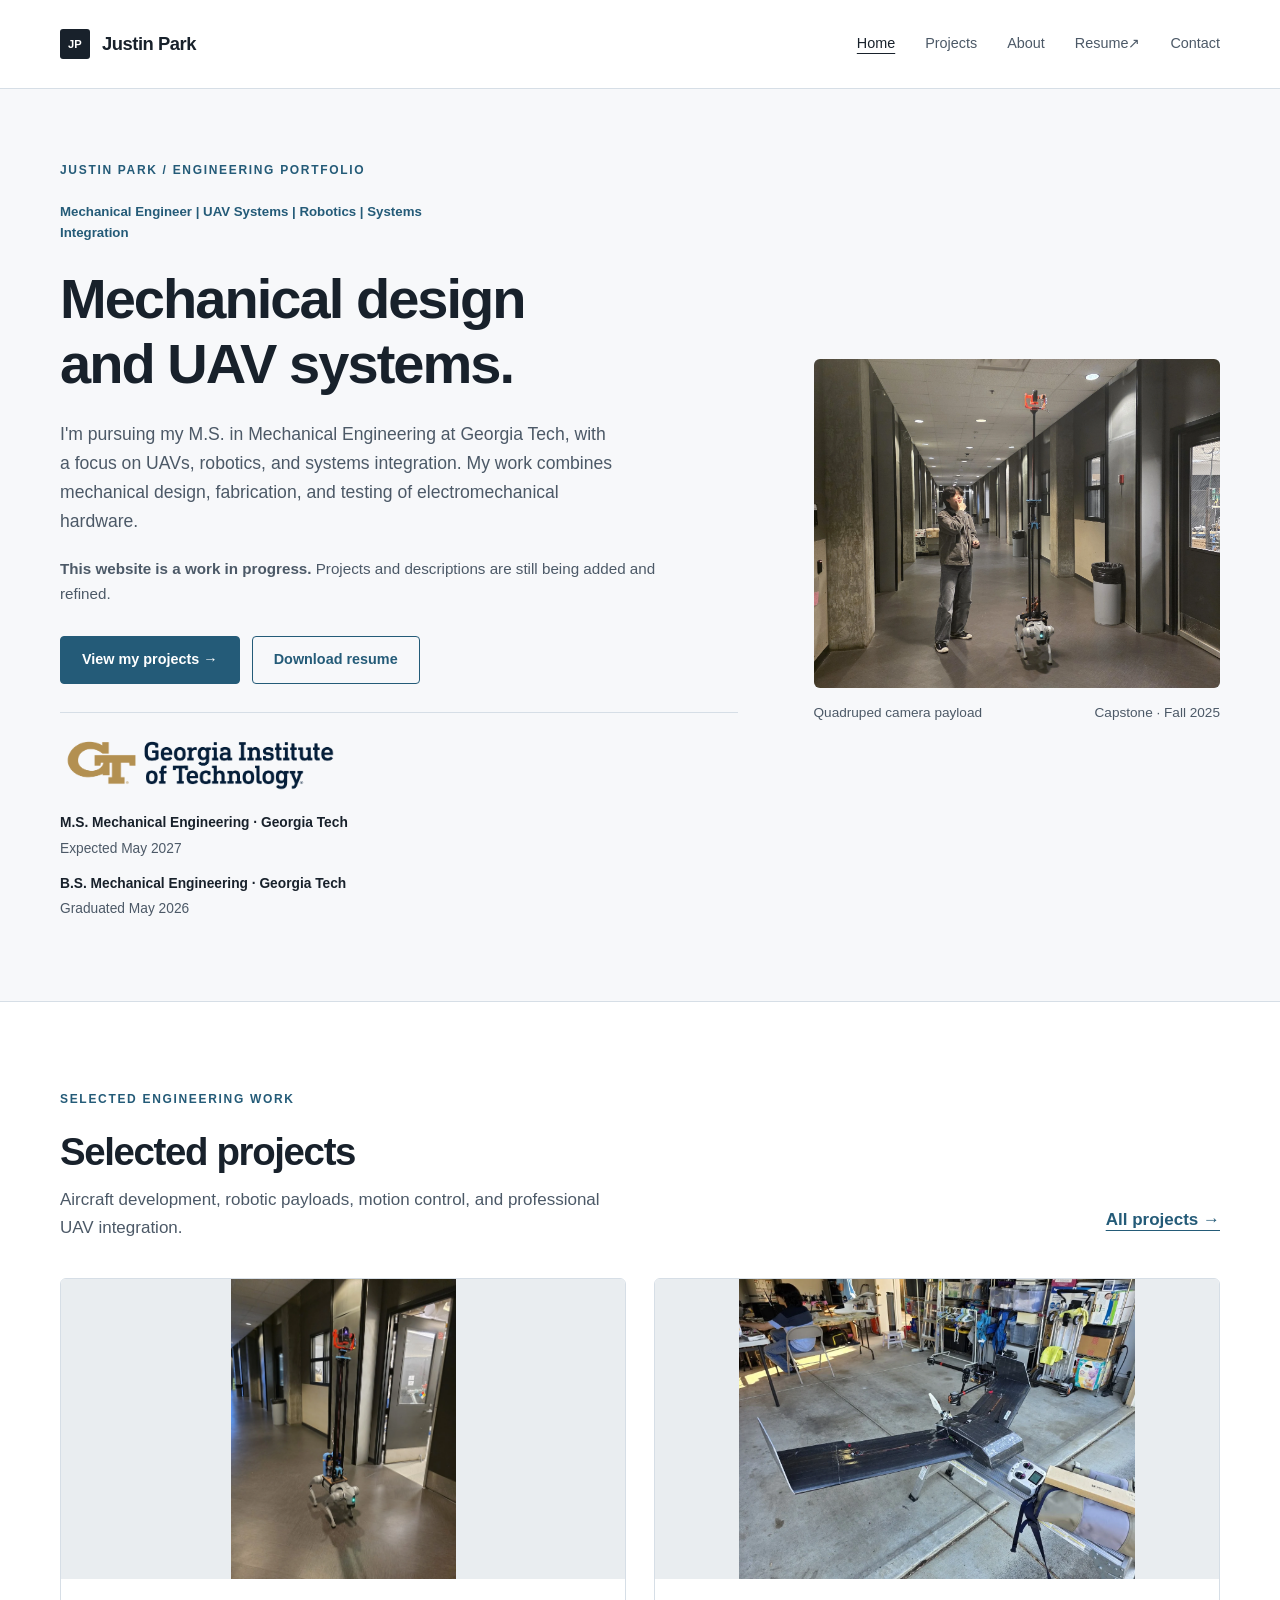
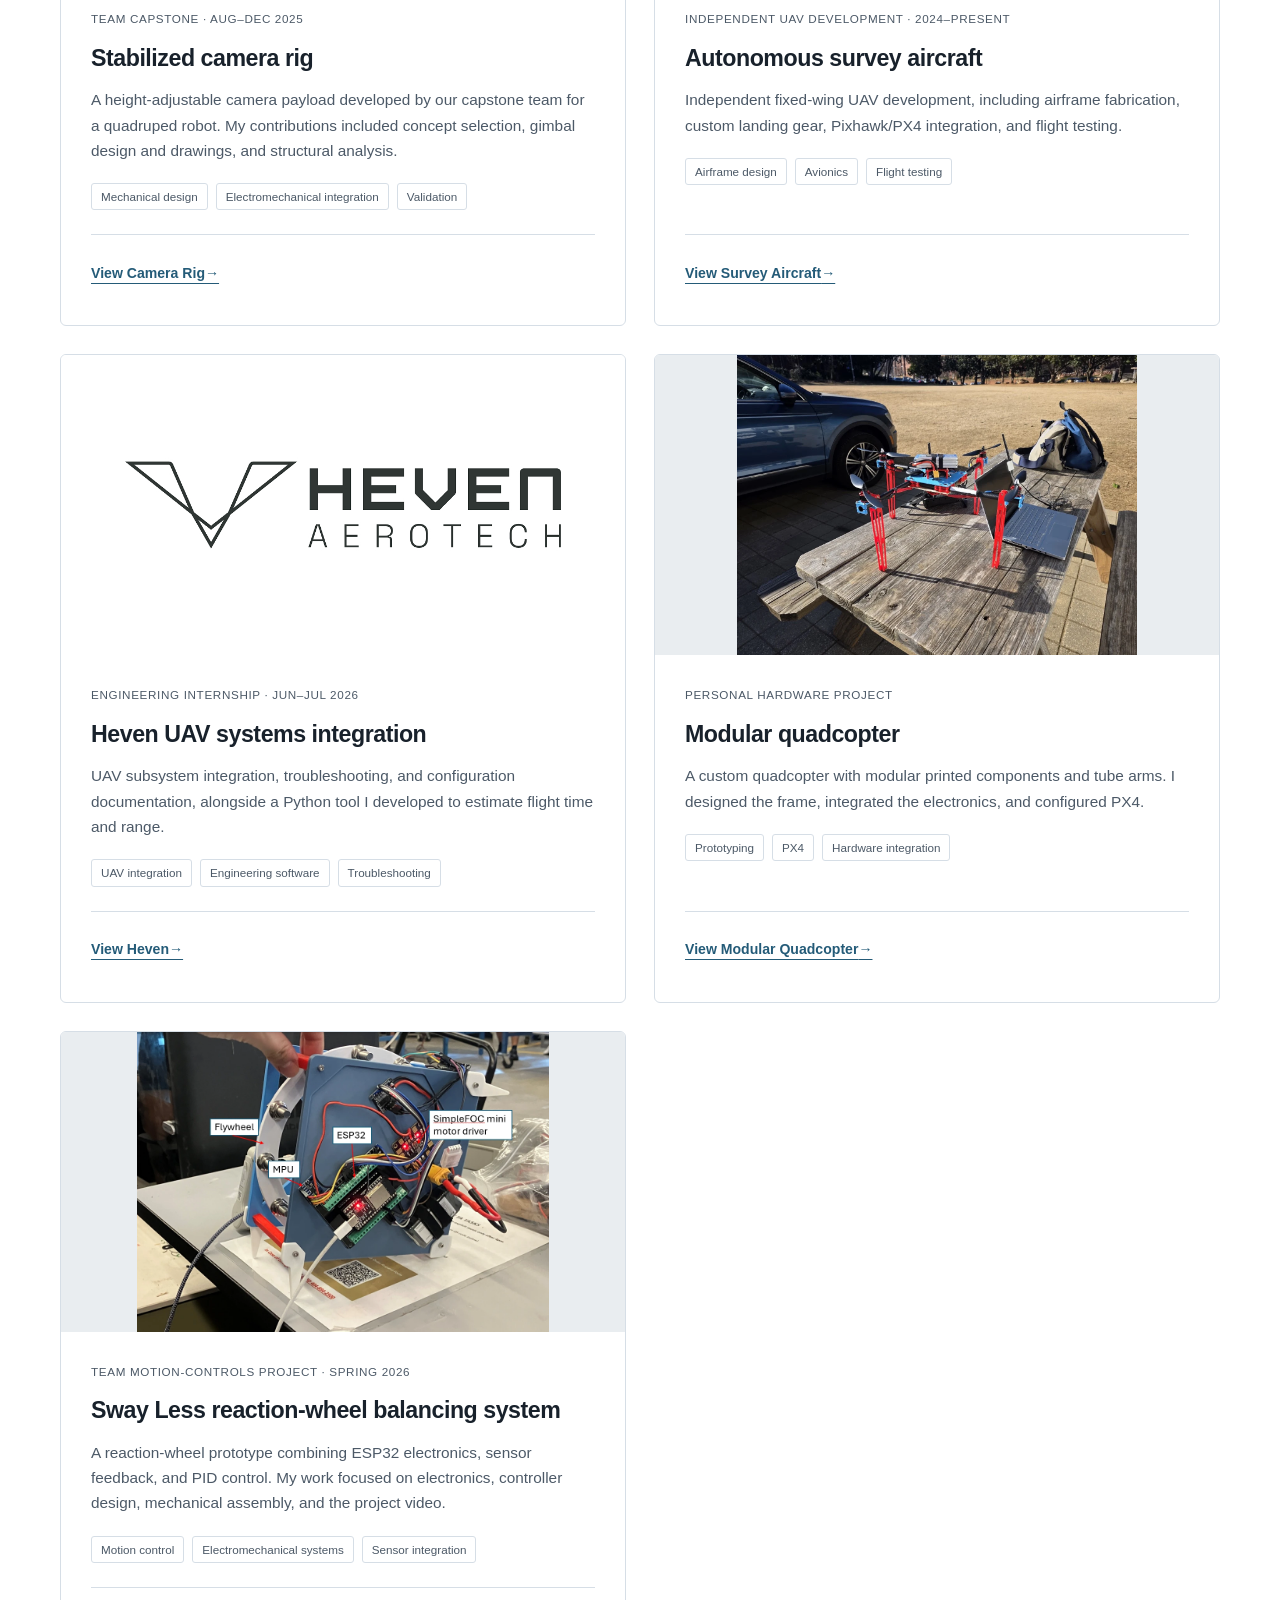
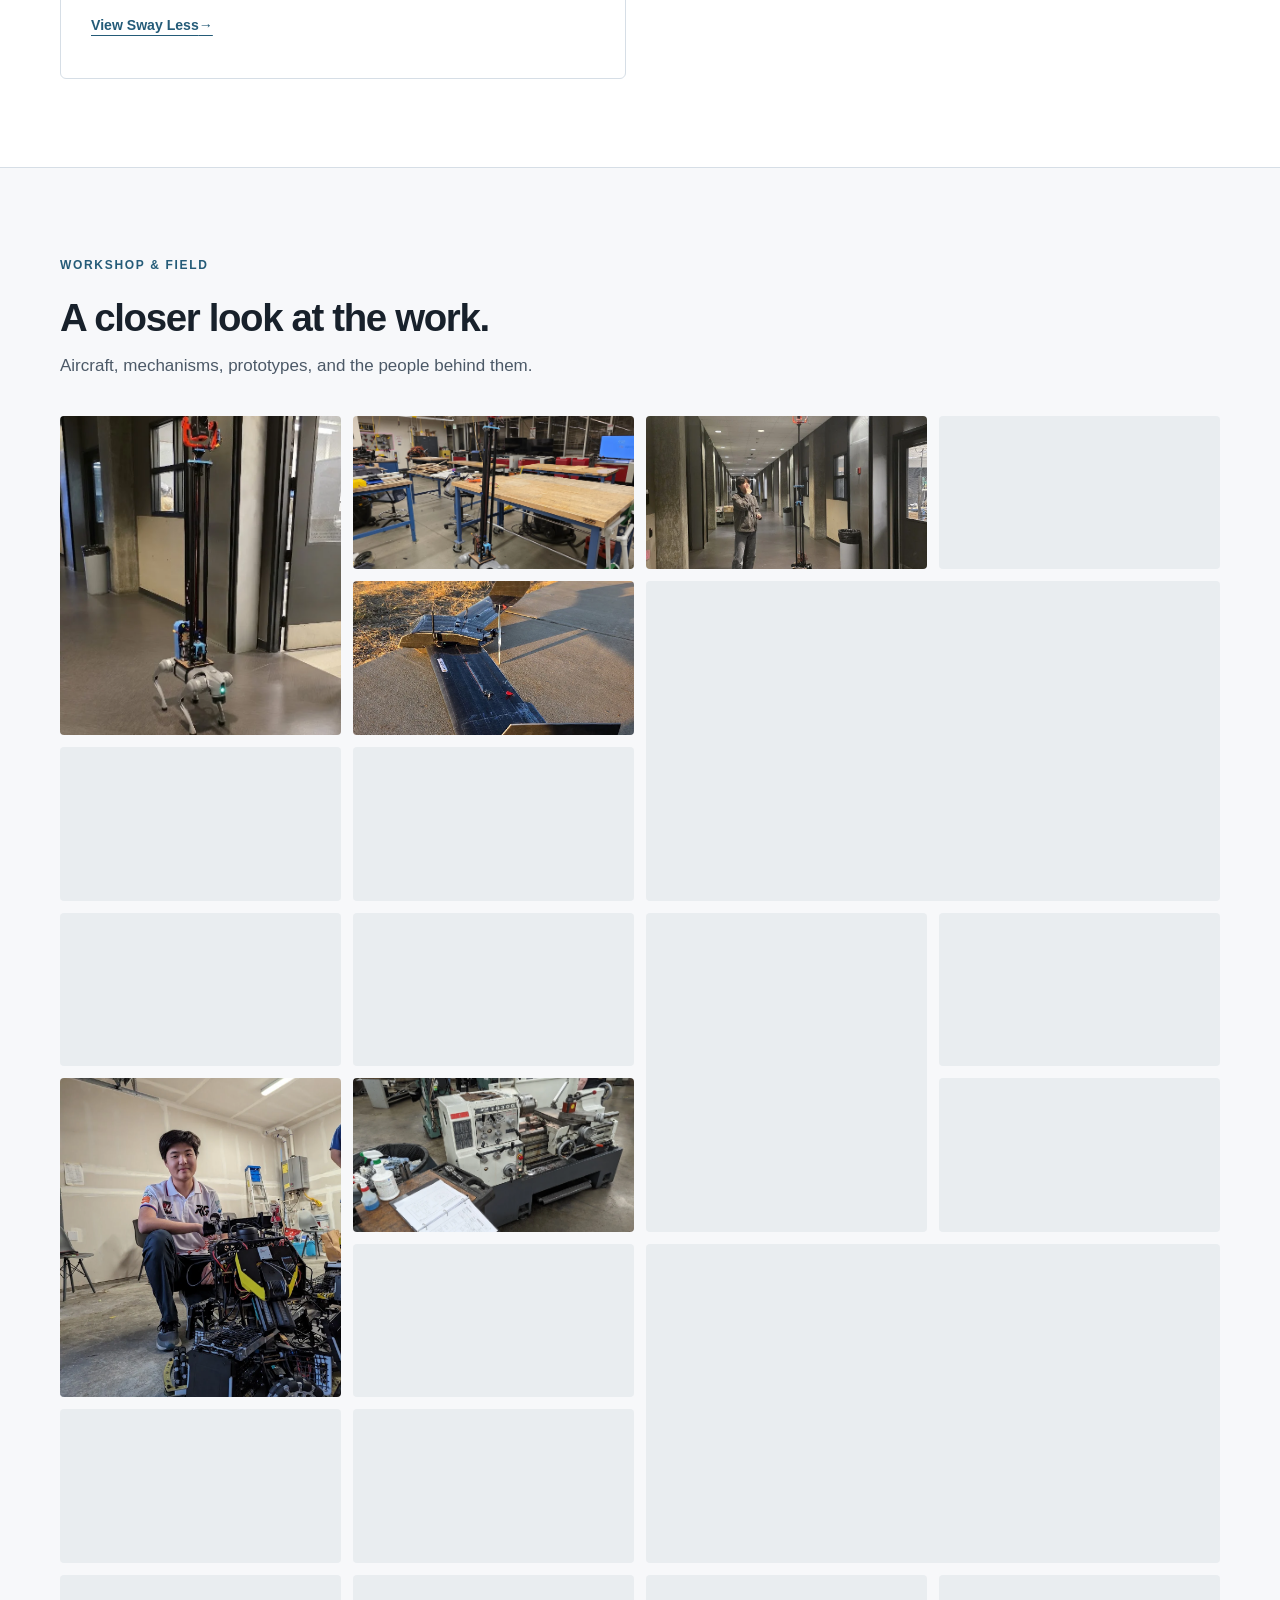
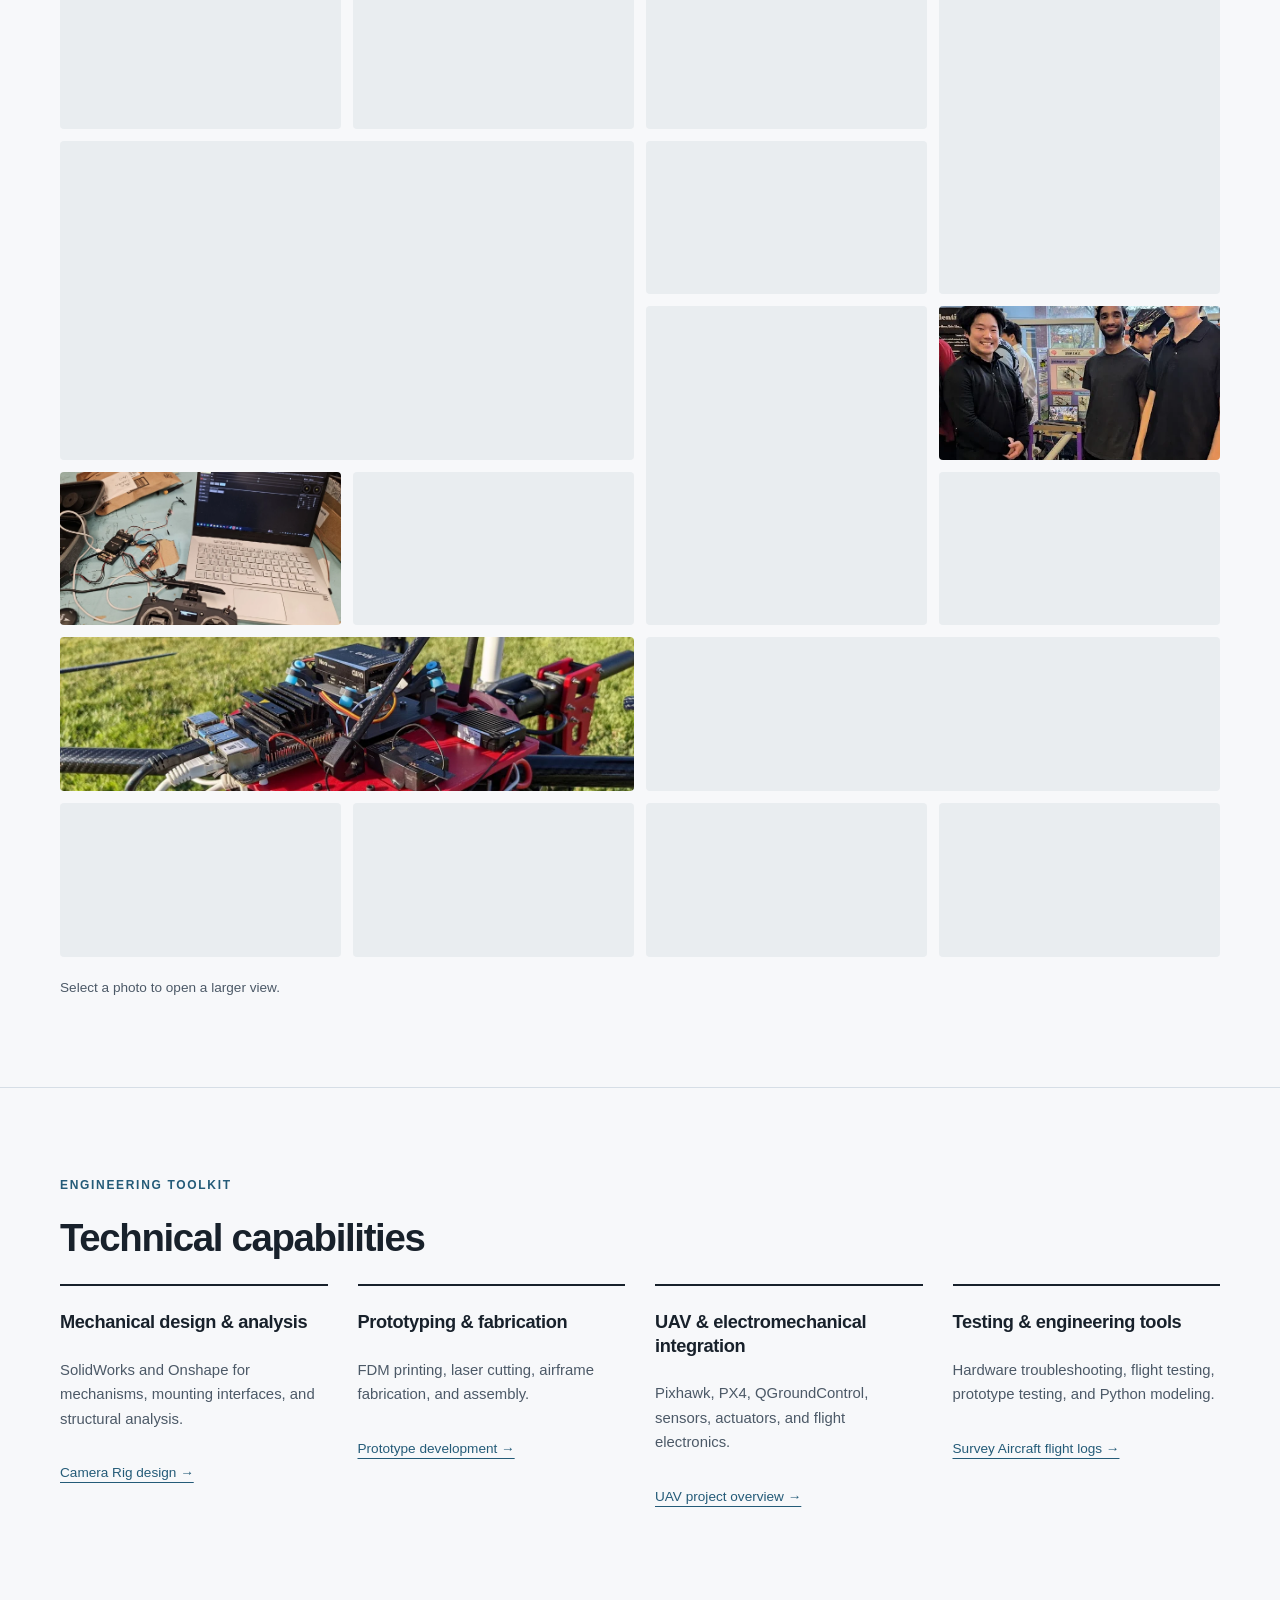
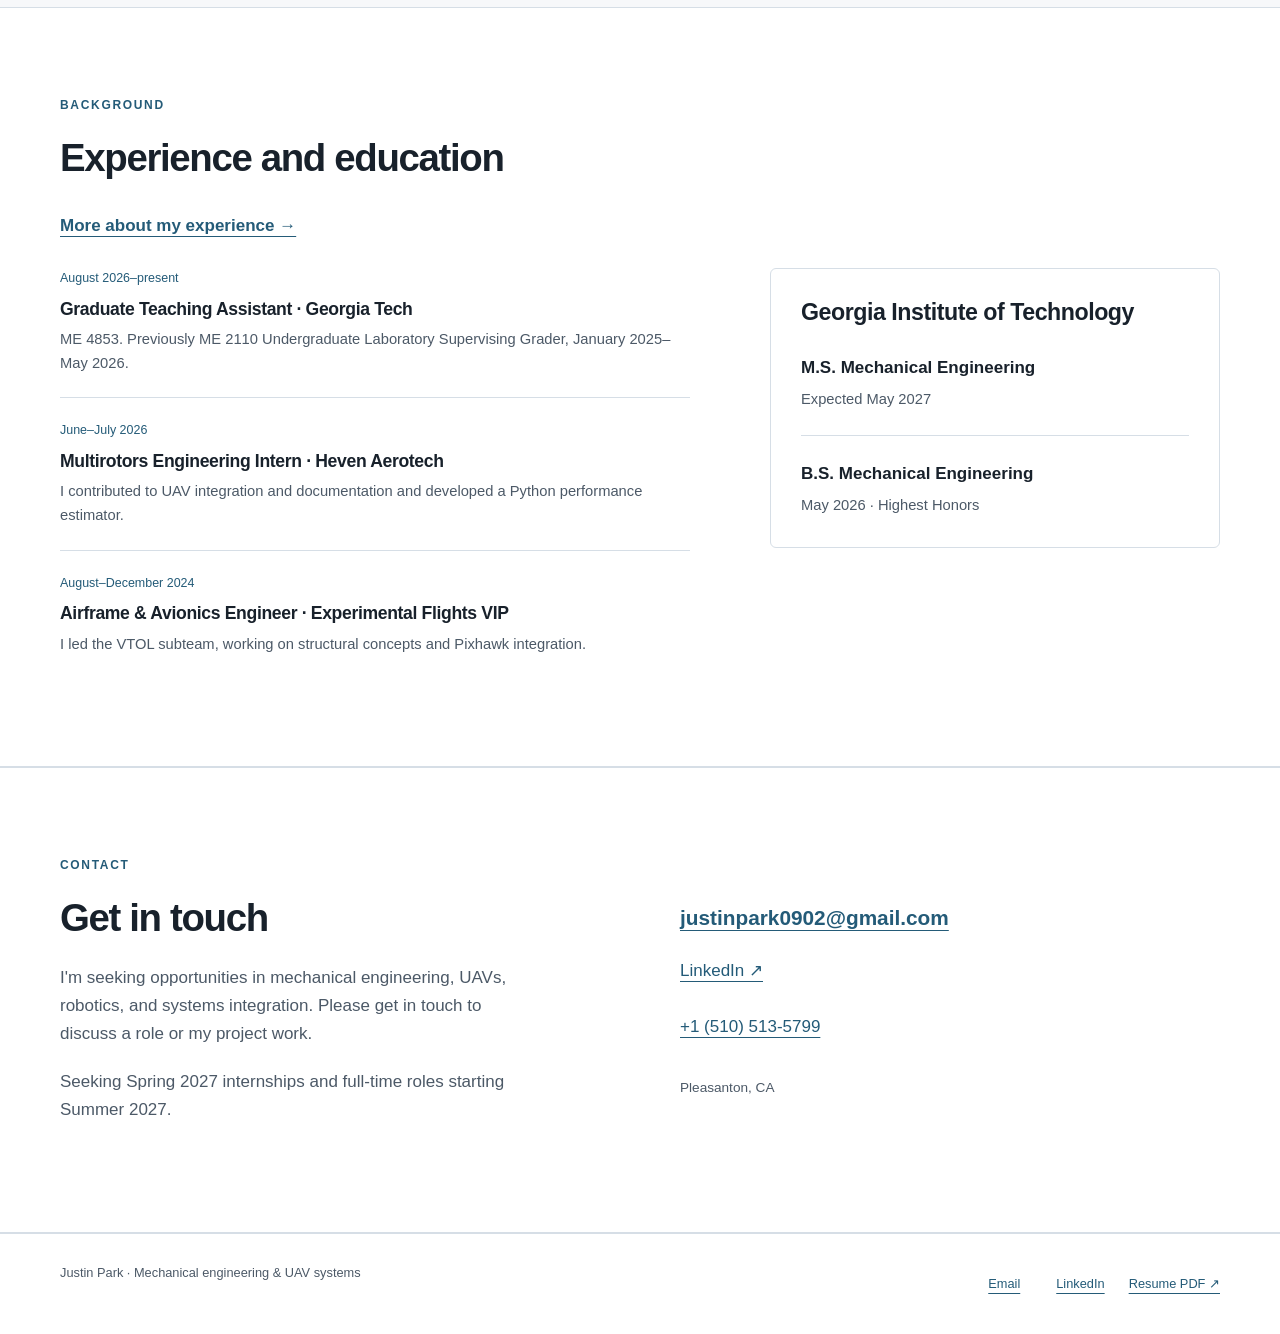
==== commit 34296435: "Remove closing project limitation notes" ====
--- a/website/index.html
+++ b/website/index.html
@@ -7,5 +7,5 @@
 <a href="assets/documents/justin-park-resume.pdf" target="_blank" rel="noopener" aria-label="Resume PDF, opens in a new tab">Resume <span aria-hidden="true">↗</span></a><a href="./#contact">Contact</a></nav></div></header><main id="main" tabindex="-1"><div class="container hero"><div><span class="eyebrow">Justin Park / Engineering portfolio</span><p class="headline">Mechanical Engineer | UAV Systems | Robotics | Systems Integration</p><h1>Mechanical design and UAV systems.</h1><p class="intro">I'm pursuing my M.S. in Mechanical Engineering at Georgia Tech, with a focus on UAVs, robotics, and systems integration. My work combines mechanical design, fabrication, and testing of electromechanical hardware.</p><p class="portfolio-note"><strong>This website is a work in progress.</strong> Projects and descriptions are still being added and refined.</p><div class="actions"><a class="button" href="projects/">View my projects <span aria-hidden="true">&nbsp;→</span></a><a class="button secondary" href="assets/documents/justin-park-resume.pdf" download>Download resume</a></div><div class="availability"><img class="university-wordmark" src="assets/images/education/georgia-tech-wordmark.png" alt="Georgia Institute of Technology" width="1500" height="338"><strong>M.S. Mechanical Engineering · Georgia Tech</strong>Expected May 2027<strong class="undergraduate-degree">B.S. Mechanical Engineering · Georgia Tech</strong>Graduated May 2026</div></div><figure class="hero-image"><img src="assets/images/camera-rig/camera-rig-hero.webp" alt="Justin Park beside the completed camera rig mounted on a quadruped robot in a hallway" width="3000" height="2434" fetchpriority="high"><figcaption><span>Quadruped camera payload</span><span>Capstone · Fall 2025</span></figcaption></figure></div>
 <section class="section section-white" aria-labelledby="work-title"><div class="container"><div class="section-heading"><div><span class="eyebrow">Selected engineering work</span><h2 id="work-title">Selected projects</h2><p class="muted">Aircraft development, robotic payloads, motion control, and professional UAV integration.</p></div><a class="text-link" href="projects/">All projects →</a></div><div class="project-grid"><article class="project-card" id="camera-rig"><div class="card-media"><img src="assets/images/camera-rig/completed-rig.webp" alt="Completed height-adjustable camera rig mounted on a Unitree quadruped robot in a hallway" loading="lazy" width="978" height="1304"></div><div class="card-content"><div class="card-context">Team capstone · Aug–Dec 2025</div><h3>Stabilized camera rig</h3><p>A height-adjustable camera payload developed by our capstone team for a quadruped robot. My contributions included concept selection, gimbal design and drawings, and structural analysis.</p><ul class="tags" aria-label="Engineering areas"><li>Mechanical design</li><li>Electromechanical integration</li><li>Validation</li></ul><div class="card-action"><a href="projects/stabilized-camera-rig/">View Camera Rig <span aria-hidden="true">→</span></a></div></div></article><article class="project-card" id="survey-aircraft"><div class="card-media"><img src="assets/images/survey-aircraft/flying-wing.webp" alt="Custom flying-wing survey aircraft on a workshop stand" loading="lazy" width="1280" height="968"></div><div class="card-content"><div class="card-context">Independent UAV development · 2024–present</div><h3>Autonomous survey aircraft</h3><p>Independent fixed-wing UAV development, including airframe fabrication, custom landing gear, Pixhawk/PX4 integration, and flight testing.</p><ul class="tags" aria-label="Engineering areas"><li>Airframe design</li><li>Avionics</li><li>Flight testing</li></ul><div class="card-action"><a href="projects/survey-aircraft/">View Survey Aircraft <span aria-hidden="true">→</span></a></div></div></article><article class="project-card" id="heven"><div class="card-media heven-logo"><img src="assets/images/heven/heven-aerotech-logo.png" alt="Heven Aerotech company logo" width="784" height="410" loading="lazy"></div><div class="card-content"><div class="card-context">Engineering internship · Jun–Jul 2026</div><h3>Heven UAV systems integration</h3><p>UAV subsystem integration, troubleshooting, and configuration documentation, alongside a Python tool I developed to estimate flight time and range.</p><ul class="tags" aria-label="Engineering areas"><li>UAV integration</li><li>Engineering software</li><li>Troubleshooting</li></ul><div class="card-action"><a href="projects/heven/">View Heven <span aria-hidden="true">→</span></a></div></div></article><article class="project-card" id="modular-quadcopter"><div class="card-media"><img src="assets/images/modular-quadcopter/completed-quad.webp" alt="Assembled quadcopter with printed components and tube arms on a table outdoors" loading="lazy" width="1280" height="960"></div><div class="card-content"><div class="card-context">Personal hardware project</div><h3>Modular quadcopter</h3><p>A custom quadcopter with modular printed components and tube arms. I designed the frame, integrated the electronics, and configured PX4.</p><ul class="tags" aria-label="Engineering areas"><li>Prototyping</li><li>PX4</li><li>Hardware integration</li></ul><div class="card-action"><a href="projects/modular-quadcopter/">View Modular Quadcopter <span aria-hidden="true">→</span></a></div></div></article><article class="project-card" id="sway-less"><div class="card-media"><img src="assets/images/sway-less/electronics.webp" alt="Sway Less prototype showing ESP32, IMU, and motor-driver integration" width="1056" height="770" loading="lazy"></div><div class="card-content"><div class="card-context">Team motion-controls project · Spring 2026</div><h3>Sway Less reaction-wheel balancing system</h3><p>A reaction-wheel prototype combining ESP32 electronics, sensor feedback, and PID control. My work focused on electronics, controller design, mechanical assembly, and the project video.</p><ul class="tags" aria-label="Engineering areas"><li>Motion control</li><li>Electromechanical systems</li><li>Sensor integration</li></ul><div class="card-action"><a href="projects/sway-less/">View Sway Less <span aria-hidden="true">→</span></a></div></div></article></div></div></section>
 <section class="section home-collage-section" id="workshop-gallery" aria-labelledby="collage-title"><div class="container"><div class="section-heading"><div><span class="eyebrow">Workshop &amp; field</span><h2 id="collage-title">A closer look at the work.</h2><p class="muted">Aircraft, mechanisms, prototypes, and the people behind them.</p></div></div><div class="photo-collage"><figure class="collage-photo"><a href="assets/images/home-collage/reference-01.webp" target="_blank" rel="noopener" aria-label="View photo 1: Height-adjustable camera payload on a quadruped robot in a hallway (opens in a new tab)"><img src="assets/images/home-collage/reference-01.webp" alt="Height-adjustable camera payload on a quadruped robot in a hallway" width="607" height="809" loading="lazy" decoding="async"></a></figure><figure class="collage-photo"><a href="assets/images/home-collage/reference-02.webp" target="_blank" rel="noopener" aria-label="View photo 2: Camera rig and quadruped robot beside a workshop table (opens in a new tab)"><img src="assets/images/home-collage/reference-02.webp" alt="Camera rig and quadruped robot beside a workshop table" width="1280" height="960" loading="lazy" decoding="async"></a></figure><figure class="collage-photo"><a href="assets/images/home-collage/reference-03.webp" target="_blank" rel="noopener" aria-label="View photo 3: Quadruped camera rig viewed down an indoor hallway (opens in a new tab)"><img src="assets/images/home-collage/reference-03.webp" alt="Quadruped camera rig viewed down an indoor hallway" width="978" height="1304" loading="lazy" decoding="async"></a></figure><figure class="collage-photo"><a href="assets/images/home-collage/reference-04.webp" target="_blank" rel="noopener" aria-label="View photo 4: Camera and red gimbal assembly on a workbench (opens in a new tab)"><img src="assets/images/home-collage/reference-04.webp" alt="Camera and red gimbal assembly on a workbench" width="1280" height="960" loading="lazy" decoding="async"></a></figure><figure class="collage-photo"><a href="assets/images/home-collage/reference-05.webp" target="_blank" rel="noopener" aria-label="View photo 5: Flying-wing aircraft outdoors near a paved path (opens in a new tab)"><img src="assets/images/home-collage/reference-05.webp" alt="Flying-wing aircraft outdoors near a paved path" width="953" height="1270" loading="lazy" decoding="async"></a></figure><figure class="collage-photo"><a href="assets/images/home-collage/reference-06.webp" target="_blank" rel="noopener" aria-label="View photo 6: Dark foamboard survey aircraft on a paved surface (opens in a new tab)"><img src="assets/images/home-collage/reference-06.webp" alt="Dark foamboard survey aircraft on a paved surface" width="1278" height="798" loading="lazy" decoding="async"></a></figure><figure class="collage-photo"><a href="assets/images/home-collage/reference-07.webp" target="_blank" rel="noopener" aria-label="View photo 7: Foamboard aircraft and landing gear viewed from the side (opens in a new tab)"><img src="assets/images/home-collage/reference-07.webp" alt="Foamboard aircraft and landing gear viewed from the side" width="1280" height="960" loading="lazy" decoding="async"></a></figure><figure class="collage-photo"><a href="assets/images/home-collage/reference-08.webp" target="_blank" rel="noopener" aria-label="View photo 8: Survey aircraft and landing gear outdoors at sunset (opens in a new tab)"><img src="assets/images/home-collage/reference-08.webp" alt="Survey aircraft and landing gear outdoors at sunset" width="1280" height="960" loading="lazy" decoding="async"></a></figure><figure class="collage-photo"><a href="assets/images/home-collage/reference-09.webp" target="_blank" rel="noopener" aria-label="View photo 9: Conventional-tail survey aircraft resting on gravel (opens in a new tab)"><img src="assets/images/home-collage/reference-09.webp" alt="Conventional-tail survey aircraft resting on gravel" width="1280" height="960" loading="lazy" decoding="async"></a></figure><figure class="collage-photo"><a href="assets/images/home-collage/reference-10.webp" target="_blank" rel="noopener" aria-label="View photo 10: Light-colored survey aircraft beside a vehicle (opens in a new tab)"><img src="assets/images/home-collage/reference-10.webp" alt="Light-colored survey aircraft beside a vehicle" width="1280" height="960" loading="lazy" decoding="async"></a></figure><figure class="collage-photo"><a href="assets/images/home-collage/reference-11.webp" target="_blank" rel="noopener" aria-label="View photo 11: Robotics team with competition hardware outside a building (opens in a new tab)"><img src="assets/images/home-collage/reference-11.webp" alt="Robotics team with competition hardware outside a building" width="1280" height="1300" loading="lazy" decoding="async"></a></figure><figure class="collage-photo"><a href="assets/images/home-collage/reference-12.webp" target="_blank" rel="noopener" aria-label="View photo 12: Team members working around a competition robot (opens in a new tab)"><img src="assets/images/home-collage/reference-12.webp" alt="Team members working around a competition robot" width="1280" height="964" loading="lazy" decoding="async"></a></figure><figure class="collage-photo"><a href="assets/images/home-collage/reference-13.webp" target="_blank" rel="noopener" aria-label="View photo 13: Justin with a competition robot in a workshop (opens in a new tab)"><img src="assets/images/home-collage/reference-13.webp" alt="Justin with a competition robot in a workshop" width="956" height="1270" loading="lazy" decoding="async"></a></figure><figure class="collage-photo"><a href="assets/images/home-collage/reference-14.webp" target="_blank" rel="noopener" aria-label="View photo 14: Lathe in a workshop (opens in a new tab)"><img src="assets/images/home-collage/reference-14.webp" alt="Lathe in a workshop" width="1278" height="757" loading="lazy" decoding="async"></a></figure><figure class="collage-photo"><a href="assets/images/home-collage/reference-15.webp" target="_blank" rel="noopener" aria-label="View photo 15: Large multirotor aircraft on grass (opens in a new tab)"><img src="assets/images/home-collage/reference-15.webp" alt="Large multirotor aircraft on grass" width="1280" height="960" loading="lazy" decoding="async"></a></figure><figure class="collage-photo"><a href="assets/images/home-collage/reference-16.webp" target="_blank" rel="noopener" aria-label="View photo 16: AmadorUAVs exhibit and team member at an event (opens in a new tab)"><img src="assets/images/home-collage/reference-16.webp" alt="AmadorUAVs exhibit and team member at an event" width="1280" height="960" loading="lazy" decoding="async"></a></figure><figure class="collage-photo"><a href="assets/images/home-collage/reference-17.webp" target="_blank" rel="noopener" aria-label="View photo 17: Small multirotor aircraft close to the ground (opens in a new tab)"><img src="assets/images/home-collage/reference-17.webp" alt="Small multirotor aircraft close to the ground" width="1280" height="960" loading="lazy" decoding="async"></a></figure><figure class="collage-photo"><a href="assets/images/home-collage/reference-18.webp" target="_blank" rel="noopener" aria-label="View photo 18: Small quadcopter viewed from above (opens in a new tab)"><img src="assets/images/home-collage/reference-18.webp" alt="Small quadcopter viewed from above" width="1280" height="960" loading="lazy" decoding="async"></a></figure><figure class="collage-photo"><a href="assets/images/home-collage/reference-19.webp" target="_blank" rel="noopener" aria-label="View photo 19: Small multirotor aircraft on a workshop bench (opens in a new tab)"><img src="assets/images/home-collage/reference-19.webp" alt="Small multirotor aircraft on a workshop bench" width="1280" height="960" loading="lazy" decoding="async"></a></figure><figure class="collage-photo"><a href="assets/images/home-collage/reference-20.webp" target="_blank" rel="noopener" aria-label="View photo 20: Modular quadcopter assembled on an outdoor table (opens in a new tab)"><img src="assets/images/home-collage/reference-20.webp" alt="Modular quadcopter assembled on an outdoor table" width="1280" height="960" loading="lazy" decoding="async"></a></figure><figure class="collage-photo"><a href="assets/images/home-collage/reference-21.webp" target="_blank" rel="noopener" aria-label="View photo 21: Printed multirotor frame components during assembly (opens in a new tab)"><img src="assets/images/home-collage/reference-21.webp" alt="Printed multirotor frame components during assembly" width="1280" height="960" loading="lazy" decoding="async"></a></figure><figure class="collage-photo"><a href="assets/images/home-collage/reference-22.webp" target="_blank" rel="noopener" aria-label="View photo 22: Frame-analysis screenshot from the reference portfolio (opens in a new tab)"><img src="assets/images/home-collage/reference-22.webp" alt="Frame-analysis screenshot from the reference portfolio" width="1062" height="759" loading="lazy" decoding="async"></a></figure><figure class="collage-photo"><a href="assets/images/home-collage/reference-23.webp" target="_blank" rel="noopener" aria-label="View photo 23: Reinforced flying-wing aircraft in a workshop (opens in a new tab)"><img src="assets/images/home-collage/reference-23.webp" alt="Reinforced flying-wing aircraft in a workshop" width="1280" height="968" loading="lazy" decoding="async"></a></figure><figure class="collage-photo"><a href="assets/images/home-collage/reference-24.webp" target="_blank" rel="noopener" aria-label="View photo 24: Robotics demonstration setup with monitor and mechanism (opens in a new tab)"><img src="assets/images/home-collage/reference-24.webp" alt="Robotics demonstration setup with monitor and mechanism" width="953" height="1270" loading="lazy" decoding="async"></a></figure><figure class="collage-photo"><a href="assets/images/home-collage/reference-25.webp" target="_blank" rel="noopener" aria-label="View photo 25: Robot mechanism, wiring, and electronics during assembly (opens in a new tab)"><img src="assets/images/home-collage/reference-25.webp" alt="Robot mechanism, wiring, and electronics during assembly" width="978" height="1304" loading="lazy" decoding="async"></a></figure><figure class="collage-photo"><a href="assets/images/home-collage/reference-26.webp" target="_blank" rel="noopener" aria-label="View photo 26: Competition robot with lift and retrieval mechanisms (opens in a new tab)"><img src="assets/images/home-collage/reference-26.webp" alt="Competition robot with lift and retrieval mechanisms" width="953" height="1021" loading="lazy" decoding="async"></a></figure><figure class="collage-photo"><a href="assets/images/home-collage/reference-27.webp" target="_blank" rel="noopener" aria-label="View photo 27: Three team members beside their robot (opens in a new tab)"><img src="assets/images/home-collage/reference-27.webp" alt="Three team members beside their robot" width="452" height="354" loading="lazy" decoding="async"></a></figure><figure class="collage-photo"><a href="assets/images/home-collage/reference-28.webp" target="_blank" rel="noopener" aria-label="View photo 28: Electronics, radio controller, and laptop on a workbench (opens in a new tab)"><img src="assets/images/home-collage/reference-28.webp" alt="Electronics, radio controller, and laptop on a workbench" width="1280" height="960" loading="lazy" decoding="async"></a></figure><figure class="collage-photo"><a href="assets/images/home-collage/reference-29.webp" target="_blank" rel="noopener" aria-label="View photo 29: Red FPV quadcopter on a table (opens in a new tab)"><img src="assets/images/home-collage/reference-29.webp" alt="Red FPV quadcopter on a table" width="1280" height="960" loading="lazy" decoding="async"></a></figure><figure class="collage-photo"><a href="assets/images/home-collage/reference-30.webp" target="_blank" rel="noopener" aria-label="View photo 30: Multirotor aircraft and field equipment on grass (opens in a new tab)"><img src="assets/images/home-collage/reference-30.webp" alt="Multirotor aircraft and field equipment on grass" width="1280" height="960" loading="lazy" decoding="async"></a></figure><figure class="collage-photo"><a href="assets/images/home-collage/reference-31.webp" target="_blank" rel="noopener" aria-label="View photo 31: Close view of a multirotor frame and onboard electronics outdoors (opens in a new tab)"><img src="assets/images/home-collage/reference-31.webp" alt="Close view of a multirotor frame and onboard electronics outdoors" width="1280" height="960" loading="lazy" decoding="async"></a></figure><figure class="collage-photo"><a href="assets/images/home-collage/reference-32.webp" target="_blank" rel="noopener" aria-label="View photo 32: UAV team posing with aircraft at a field (opens in a new tab)"><img src="assets/images/home-collage/reference-32.webp" alt="UAV team posing with aircraft at a field" width="1200" height="431" loading="lazy" decoding="async"></a></figure><figure class="collage-photo"><a href="assets/images/home-collage/avionics-closeup.webp" aria-label="Enlarge image: Close view of multirotor flight electronics, receiver, and wiring"><img src="assets/images/home-collage/avionics-closeup.webp" alt="Close view of multirotor flight electronics, receiver, and wiring" width="958" height="719" loading="lazy" decoding="async"></a></figure><figure class="collage-photo"><a href="assets/images/home-collage/aircraft-field-setup.webp" aria-label="Enlarge image: Fixed-wing aircraft and flight equipment beside a vehicle outdoors"><img src="assets/images/home-collage/aircraft-field-setup.webp" alt="Fixed-wing aircraft and flight equipment beside a vehicle outdoors" width="958" height="719" loading="lazy" decoding="async"></a></figure><figure class="collage-photo"><a href="assets/images/home-collage/multirotor-assembly.webp" aria-label="Enlarge image: Large multirotor with exposed electronics and batteries during assembly"><img src="assets/images/home-collage/multirotor-assembly.webp" alt="Large multirotor with exposed electronics and batteries during assembly" width="958" height="719" loading="lazy" decoding="async"></a></figure><figure class="collage-photo"><a href="assets/images/home-collage/printed-quadcopter.webp" aria-label="Enlarge image: Red printed quadcopter frame with blue propellers on a workbench"><img src="assets/images/home-collage/printed-quadcopter.webp" alt="Red printed quadcopter frame with blue propellers on a workbench" width="958" height="719" loading="lazy" decoding="async"></a></figure></div><p class="collage-note">Select a photo to open a larger view.</p></div></section>
-<section class="section" aria-labelledby="capabilities-title"><div class="container"><span class="eyebrow">Engineering toolkit</span><h2 id="capabilities-title">Technical capabilities</h2><div class="capability-grid"><article><h3>Mechanical design &amp; analysis</h3><p>SolidWorks and Onshape for mechanisms, mounting interfaces, and structural analysis.</p><a href="projects/stabilized-camera-rig/#design">Camera Rig design →</a></article><article><h3>Prototyping &amp; fabrication</h3><p>FDM printing, laser cutting, airframe fabrication, and assembly.</p><a href="projects/stabilized-camera-rig/#manufacturing">Prototype development →</a></article><article><h3>UAV &amp; electromechanical integration</h3><p>Pixhawk, PX4, QGroundControl, sensors, actuators, and flight electronics.</p><a href="projects/survey-aircraft/#integration">UAV project overview →</a></article><article><h3>Testing &amp; engineering tools</h3><p>Hardware troubleshooting, flight testing, prototype testing, and Python modeling.</p><a href="projects/stabilized-camera-rig/#testing">Camera Rig test notes →</a></article></div></div></section>
+<section class="section" aria-labelledby="capabilities-title"><div class="container"><span class="eyebrow">Engineering toolkit</span><h2 id="capabilities-title">Technical capabilities</h2><div class="capability-grid"><article><h3>Mechanical design &amp; analysis</h3><p>SolidWorks and Onshape for mechanisms, mounting interfaces, and structural analysis.</p><a href="projects/stabilized-camera-rig/#design">Camera Rig design →</a></article><article><h3>Prototyping &amp; fabrication</h3><p>FDM printing, laser cutting, airframe fabrication, and assembly.</p><a href="projects/stabilized-camera-rig/#manufacturing">Prototype development →</a></article><article><h3>UAV &amp; electromechanical integration</h3><p>Pixhawk, PX4, QGroundControl, sensors, actuators, and flight electronics.</p><a href="projects/survey-aircraft/#integration">UAV project overview →</a></article><article><h3>Testing &amp; engineering tools</h3><p>Hardware troubleshooting, flight testing, prototype testing, and Python modeling.</p><a href="projects/survey-aircraft/#flight-logs">Survey Aircraft flight logs →</a></article></div></div></section>
 <section class="section section-white" aria-labelledby="experience-title"><div class="container"><span class="eyebrow">Background</span><h2 id="experience-title">Experience and education</h2><p><a class="text-link" href="about/">More about my experience →</a></p><div class="experience-grid"><ul class="timeline"><li><time>August 2026–present</time><h3>Graduate Teaching Assistant · Georgia Tech</h3><p>ME 4853. Previously ME 2110 Undergraduate Laboratory Supervising Grader, January 2025–May 2026.</p></li><li><time>June–July 2026</time><h3>Multirotors Engineering Intern · Heven Aerotech</h3><p>I contributed to UAV integration and documentation and developed a Python performance estimator.</p></li><li><time>August–December 2024</time><h3>Airframe &amp; Avionics Engineer · Experimental Flights VIP</h3><p>I led the VTOL subteam, working on structural concepts and Pixhawk integration.</p></li></ul><div class="education"><h3>Georgia Institute of Technology</h3><div class="degree"><strong>M.S. Mechanical Engineering</strong><p>Expected May 2027</p></div><div class="degree"><strong>B.S. Mechanical Engineering</strong><p>May 2026 · Highest Honors</p></div></div></div></div></section><section class="section section-white" id="contact" aria-labelledby="contact-title"><div class="container contact"><div><span class="eyebrow">Contact</span><h2 id="contact-title">Get in touch</h2><p>I'm seeking opportunities in mechanical engineering, UAVs, robotics, and systems integration. Please get in touch to discuss a role or my project work.</p><p>Seeking Spring 2027 internships and full-time roles starting Summer 2027.</p></div><div class="contact-links"><a class="email" href="mailto:justinpark0902@gmail.com">justinpark0902@gmail.com</a><a href="https://www.linkedin.com/in/justinpark-eng/">LinkedIn ↗</a><a href="tel:+15105135799">+1 (510) 513-5799</a><p class="location">Pleasanton, CA</p></div></div></section></main><footer class="site-footer"><div class="container footer-inner"><span>Justin Park · Mechanical engineering &amp; UAV systems</span><div class="footer-links"><a href="mailto:justinpark0902@gmail.com">Email</a><a href="https://www.linkedin.com/in/justinpark-eng/">LinkedIn</a><a href="assets/documents/justin-park-resume.pdf" target="_blank" rel="noopener">Resume PDF ↗</a></div></div></footer></body></html>
--- a/website/assets/css/styles.css
+++ b/website/assets/css/styles.css
@@ -293,7 +293,7 @@
 .project-featured{display:grid;grid-template-columns:1fr 1fr;gap:28px}
 .project-featured img{height:510px;object-fit:contain;background:white}
 .project-overview{display:grid;grid-template-columns:minmax(0,1.65fr) minmax(280px,1fr);gap:56px;align-items:start;padding-block:44px}
-.project-summary h2,.project-visuals h2,.project-notes h2{font-size:1.5rem;margin-bottom:20px}
+.project-summary h2,.project-visuals h2{font-size:1.5rem;margin-bottom:20px}
 .project-summary p{max-width:62ch;color:var(--muted)}
 .project-details{padding:24px;background:white;border:1px solid var(--line);border-radius:var(--radius)}
 .project-details h2{font-size:1.1rem;margin-bottom:20px}
@@ -305,15 +305,12 @@
 .project-gallery{display:grid;grid-template-columns:repeat(2,minmax(0,1fr));gap:28px}
 .project-gallery img{height:330px;object-fit:contain}
 .project-gallery .technical-figure:last-child:nth-child(odd){grid-column:1/-1;max-width:600px;width:100%;justify-self:center}
-.project-notes{border-top:1px solid var(--line);margin-top:40px;padding-top:28px}
-.project-notes ul{font-size:.92rem;color:var(--muted);margin-bottom:0}
-.project-notes li+li{margin-top:8px}
 .project-video{margin-top:24px}
 .project-video iframe{display:block;width:100%;height:auto;aspect-ratio:16/9;border:0;border-radius:var(--radius);background:#111}
 .project-video figcaption{margin-top:12px}
 .project-bottom{display:flex;align-items:center;justify-content:space-between;gap:24px;padding-block:40px}
 @media(max-width:950px){.project-overview{gap:28px;grid-template-columns:minmax(0,1.4fr) minmax(260px,1fr)}.project-featured img{height:400px}.project-gallery img{height:280px}}
-@media(max-width:700px){.project-heading{padding-block:32px 24px}.project-featured,.project-overview,.project-gallery{grid-template-columns:1fr}.project-featured{gap:24px}.project-featured img{height:auto;max-height:480px}.project-overview{gap:20px;padding-block:32px}.project-details{padding:20px}.project-gallery{gap:24px}.project-gallery img{height:auto;max-height:420px}.project-notes{margin-top:32px}.project-bottom{flex-wrap:wrap;padding-block:32px}}
+@media(max-width:700px){.project-heading{padding-block:32px 24px}.project-featured,.project-overview,.project-gallery{grid-template-columns:1fr}.project-featured{gap:24px}.project-featured img{height:auto;max-height:480px}.project-overview{gap:20px;padding-block:32px}.project-details{padding:20px}.project-gallery{gap:24px}.project-gallery img{height:auto;max-height:420px}.project-bottom{flex-wrap:wrap;padding-block:32px}}
 
 /* Single public visual for text-led professional work. */
 .project-featured-single{grid-template-columns:1fr}
